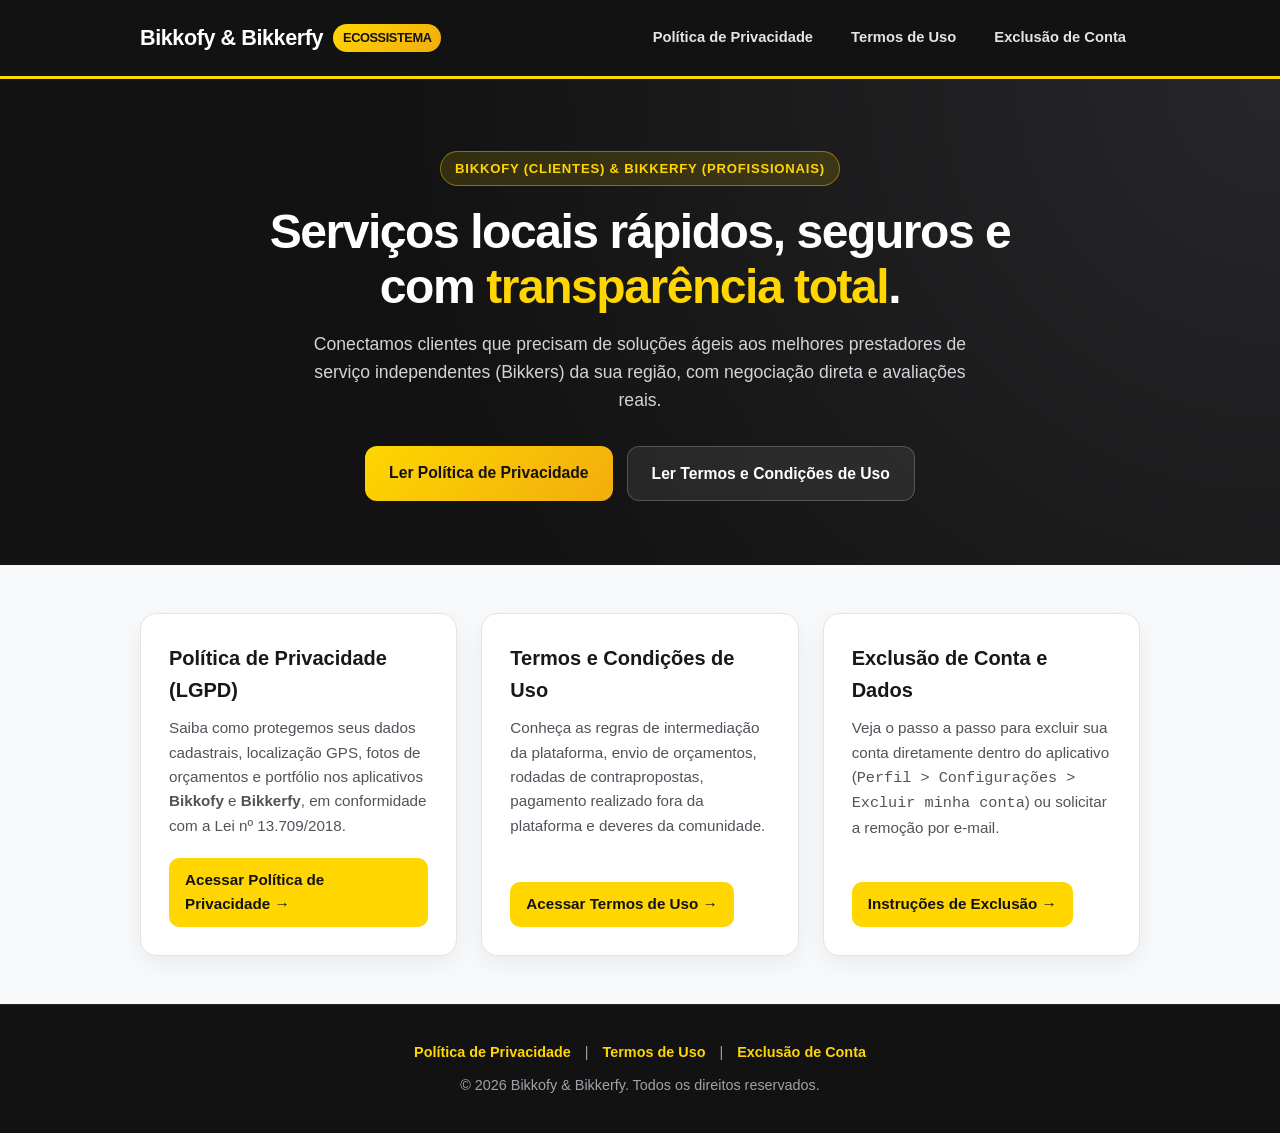
==== index.html @ 5411d437 "docs: clarify off-platform payments in terms" ====
<!DOCTYPE html>
<html lang="pt-BR">
<head>
  <meta charset="UTF-8" />
  <meta name="viewport" content="width=device-width, initial-scale=1.0" />
  <title>Bikkofy &amp; Bikkerfy — Conectando Você aos Melhores Profissionais</title>
  <meta name="description" content="Portal oficial do ecossistema Bikkofy (para Clientes) e Bikkerfy (para Prestadores de Serviço / Bikkers). Acesse nossa Política de Privacidade, Termos de Uso e Central de Exclusão de Conta." />
  <meta name="robots" content="index, follow" />
  <meta name="theme-color" content="#121212" />
  <style>
    :root {
      --brand-yellow: #FFD600;
      --brand-amber: #F2AD0D;
      --brand-dark: #121212;
      --brand-surface: #1E1E1E;
      --bg-page: #F8F9FA;
      --bg-card: #FFFFFF;
      --text-primary: #18181B;
      --text-secondary: #52525B;
      --border-color: #E4E4E7;
      --radius-lg: 16px;
      --shadow-md: 0 8px 24px rgba(0, 0, 0, 0.06);
    }

    * {
      box-sizing: border-box;
      margin: 0;
      padding: 0;
    }

    body {
      font-family: 'Inter', -apple-system, BlinkMacSystemFont, 'Segoe UI', Roboto, Oxygen, Ubuntu, Cantarell, sans-serif;
      background-color: var(--bg-page);
      color: var(--text-primary);
      line-height: 1.6;
      min-height: 100vh;
      display: flex;
      flex-direction: column;
    }

    .site-header {
      background-color: var(--brand-dark);
      color: #FFFFFF;
      border-bottom: 3px solid var(--brand-yellow);
    }

    .header-container {
      max-width: 1040px;
      margin: 0 auto;
      padding: 18px 20px;
      display: flex;
      align-items: center;
      justify-content: space-between;
      flex-wrap: wrap;
      gap: 12px;
    }

    .brand-logo {
      display: inline-flex;
      align-items: center;
      gap: 10px;
      text-decoration: none;
      color: #FFFFFF;
      font-weight: 800;
      font-size: 1.35rem;
      letter-spacing: -0.02em;
    }

    .brand-badge {
      background: linear-gradient(135deg, var(--brand-yellow), var(--brand-amber));
      color: var(--brand-dark);
      font-weight: 900;
      font-size: 0.8rem;
      padding: 4px 10px;
      border-radius: 999px;
      text-transform: uppercase;
    }

    .nav-links {
      display: flex;
      gap: 10px;
      flex-wrap: wrap;
    }

    .nav-links a {
      color: #E4E4E7;
      text-decoration: none;
      font-size: 0.92rem;
      font-weight: 600;
      padding: 8px 14px;
      border-radius: 8px;
      transition: all 0.2s ease;
    }

    .nav-links a:hover {
      background-color: rgba(255, 255, 255, 0.08);
      color: var(--brand-yellow);
    }

    .hero {
      background: radial-gradient(circle at top right, #27272A 0%, #121212 65%);
      color: #FFFFFF;
      padding: 72px 20px 64px;
      text-align: center;
    }

    .hero-inner {
      max-width: 820px;
      margin: 0 auto;
    }

    .hero-pill {
      display: inline-block;
      background-color: rgba(255, 214, 0, 0.14);
      border: 1px solid rgba(255, 214, 0, 0.4);
      color: var(--brand-yellow);
      font-size: 0.82rem;
      font-weight: 700;
      padding: 6px 14px;
      border-radius: 999px;
      text-transform: uppercase;
      letter-spacing: 0.06em;
      margin-bottom: 18px;
    }

    .hero h1 {
      font-size: clamp(2rem, 4.5vw, 3rem);
      font-weight: 800;
      letter-spacing: -0.03em;
      line-height: 1.15;
      margin-bottom: 16px;
    }

    .hero h1 span {
      color: var(--brand-yellow);
    }

    .hero p {
      color: #D4D4D8;
      font-size: 1.1rem;
      max-width: 680px;
      margin: 0 auto 32px;
    }

    .cta-group {
      display: flex;
      justify-content: center;
      gap: 14px;
      flex-wrap: wrap;
    }

    .btn-primary {
      background: linear-gradient(135deg, var(--brand-yellow), var(--brand-amber));
      color: var(--brand-dark);
      font-weight: 800;
      text-decoration: none;
      padding: 14px 24px;
      border-radius: 12px;
      font-size: 0.98rem;
      transition: transform 0.15s ease, box-shadow 0.15s ease;
    }

    .btn-primary:hover {
      transform: translateY(-1px);
      box-shadow: 0 6px 20px rgba(255, 214, 0, 0.25);
    }

    .btn-secondary {
      background-color: rgba(255, 255, 255, 0.08);
      border: 1px solid rgba(255, 255, 255, 0.2);
      color: #FFFFFF;
      font-weight: 700;
      text-decoration: none;
      padding: 14px 24px;
      border-radius: 12px;
      font-size: 0.98rem;
      transition: background-color 0.15s ease;
    }

    .btn-secondary:hover {
      background-color: rgba(255, 255, 255, 0.14);
    }

    .main-container {
      max-width: 1040px;
      margin: 48px auto;
      padding: 0 20px;
      flex: 1;
    }

    .cards-grid {
      display: grid;
      grid-template-columns: repeat(auto-fit, minmax(300px, 1fr));
      gap: 24px;
    }

    .info-card {
      background-color: var(--bg-card);
      border: 1px solid var(--border-color);
      border-radius: var(--radius-lg);
      padding: 28px;
      box-shadow: var(--shadow-md);
      display: flex;
      flex-direction: column;
      justify-content: space-between;
    }

    .info-card h2 {
      font-size: 1.25rem;
      font-weight: 800;
      margin-bottom: 10px;
      color: var(--text-primary);
    }

    .info-card p {
      color: var(--text-secondary);
      font-size: 0.95rem;
      margin-bottom: 20px;
    }

    .card-link {
      display: inline-flex;
      align-items: center;
      gap: 6px;
      color: var(--brand-dark);
      font-weight: 800;
      text-decoration: none;
      font-size: 0.95rem;
      padding: 10px 16px;
      background-color: var(--brand-yellow);
      border-radius: 10px;
      align-self: flex-start;
    }

    .card-link:hover {
      background-color: var(--brand-amber);
    }

    .site-footer {
      background-color: var(--brand-dark);
      color: #A1A1AA;
      padding: 36px 20px;
      border-top: 1px solid #27272A;
      font-size: 0.9rem;
      text-align: center;
    }

    .site-footer a {
      color: var(--brand-yellow);
      text-decoration: none;
      font-weight: 600;
      margin: 0 10px;
    }
  </style>
</head>
<body>

  <header class="site-header">
    <div class="header-container">
      <a href="index.html" class="brand-logo">
        <span>Bikkofy &amp; Bikkerfy</span>
        <span class="brand-badge">Ecossistema</span>
      </a>
      <nav class="nav-links" aria-label="Navegação principal">
        <a href="privacidade.html">Política de Privacidade</a>
        <a href="termos.html">Termos de Uso</a>
        <a href="privacidade.html#exclusao-de-conta">Exclusão de Conta</a>
      </nav>
    </div>
  </header>

  <section class="hero">
    <div class="hero-inner">
      <span class="hero-pill">Bikkofy (Clientes) &amp; Bikkerfy (Profissionais)</span>
      <h1>Serviços locais rápidos, seguros e com <span>transparência total</span>.</h1>
      <p>
        Conectamos clientes que precisam de soluções ágeis aos melhores prestadores de serviço independentes (Bikkers) da sua região, com negociação direta e avaliações reais.
      </p>
      <div class="cta-group">
        <a href="privacidade.html" class="btn-primary">Ler Política de Privacidade</a>
        <a href="termos.html" class="btn-secondary">Ler Termos e Condições de Uso</a>
      </div>
    </div>
  </section>

  <main class="main-container">
    <div class="cards-grid">
      <article class="info-card">
        <div>
          <h2>Política de Privacidade (LGPD)</h2>
          <p>
            Saiba como protegemos seus dados cadastrais, localização GPS, fotos de orçamentos e portfólio nos aplicativos <strong>Bikkofy</strong> e <strong>Bikkerfy</strong>, em conformidade com a Lei nº 13.709/2018.
          </p>
        </div>
        <a href="privacidade.html" class="card-link">Acessar Política de Privacidade →</a>
      </article>

      <article class="info-card">
        <div>
          <h2>Termos e Condições de Uso</h2>
          <p>
            Conheça as regras de intermediação da plataforma, envio de orçamentos, rodadas de contrapropostas, pagamento realizado fora da plataforma e deveres da comunidade.
          </p>
        </div>
        <a href="termos.html" class="card-link">Acessar Termos de Uso →</a>
      </article>

      <article class="info-card">
        <div>
          <h2>Exclusão de Conta e Dados</h2>
          <p>
            Veja o passo a passo para excluir sua conta diretamente dentro do aplicativo (<code>Perfil &gt; Configurações &gt; Excluir minha conta</code>) ou solicitar a remoção por e-mail.
          </p>
        </div>
        <a href="privacidade.html#exclusao-de-conta" class="card-link">Instruções de Exclusão →</a>
      </article>
    </div>
  </main>

  <footer class="site-footer">
    <p style="margin-bottom: 10px;">
      <a href="privacidade.html">Política de Privacidade</a> |
      <a href="termos.html">Termos de Uso</a> |
      <a href="privacidade.html#exclusao-de-conta">Exclusão de Conta</a>
    </p>
    <p>© 2026 Bikkofy &amp; Bikkerfy. Todos os direitos reservados.</p>
  </footer>

</body>
</html>
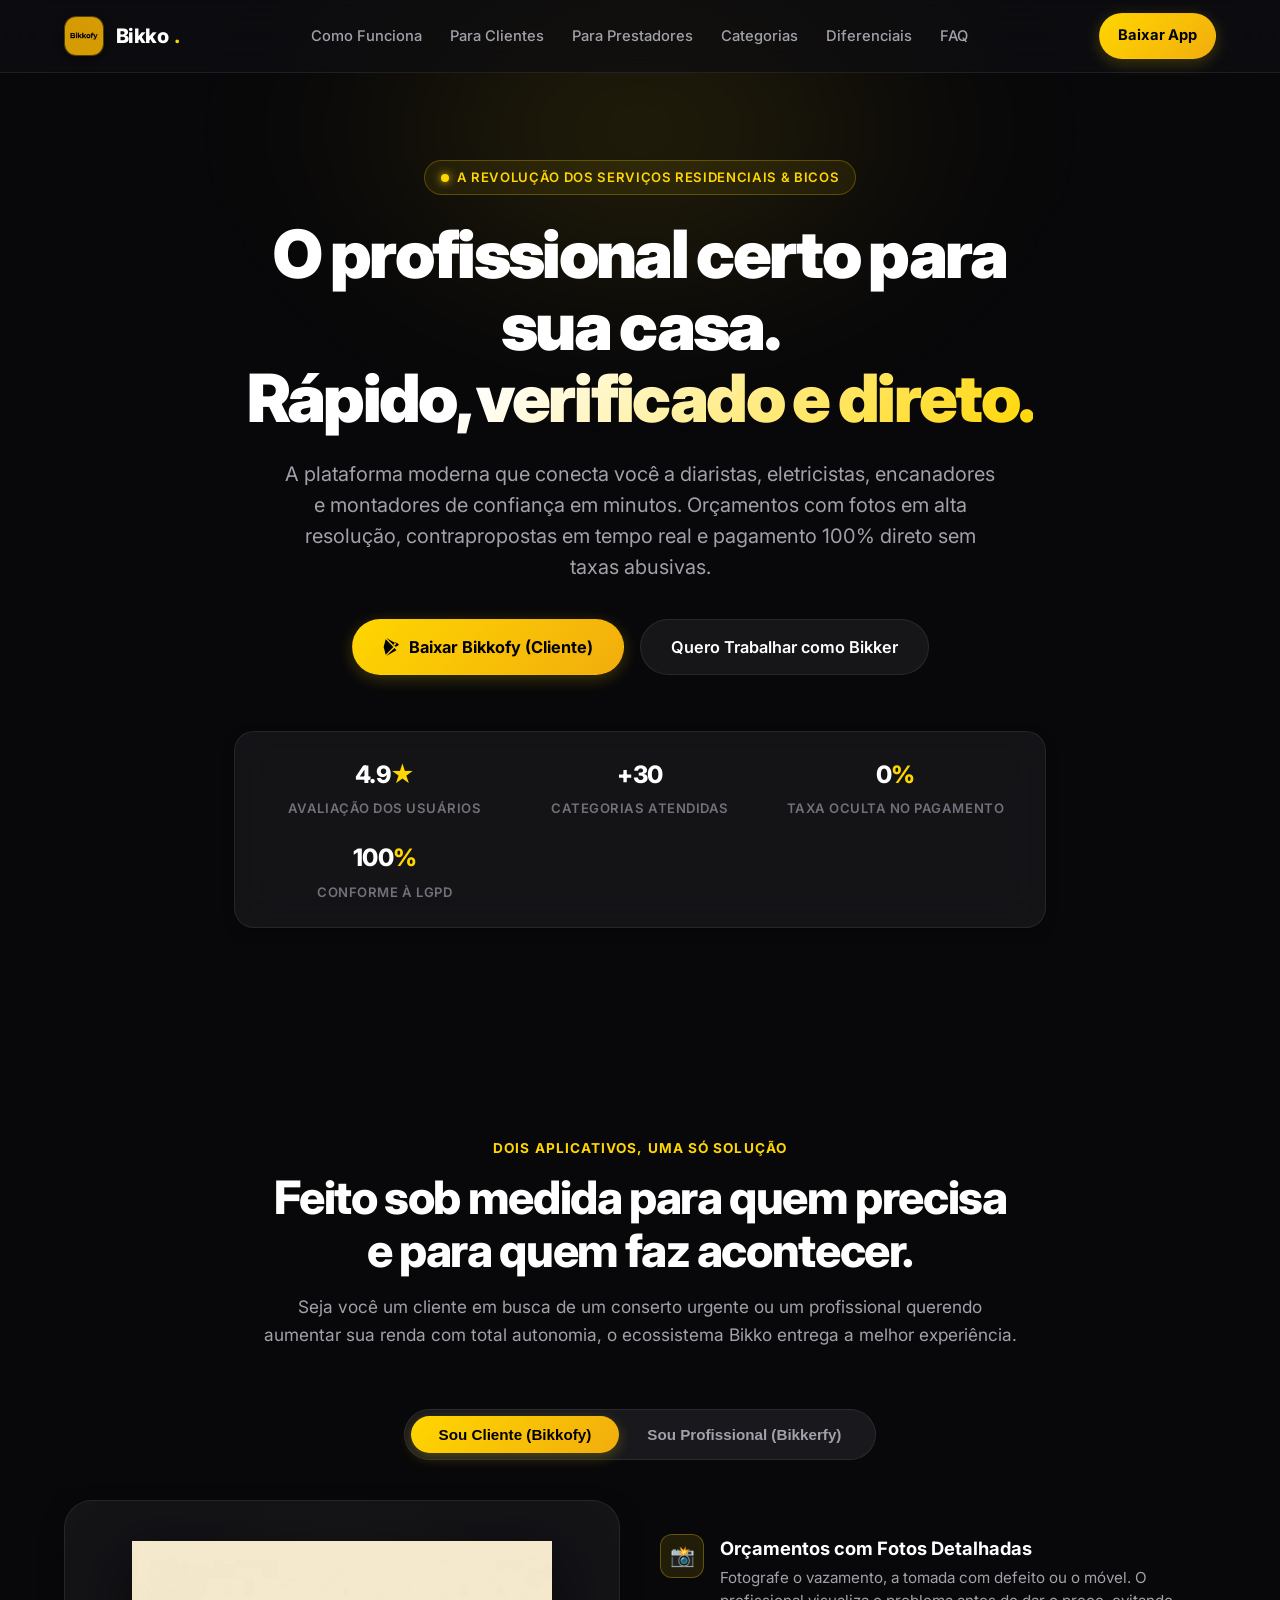
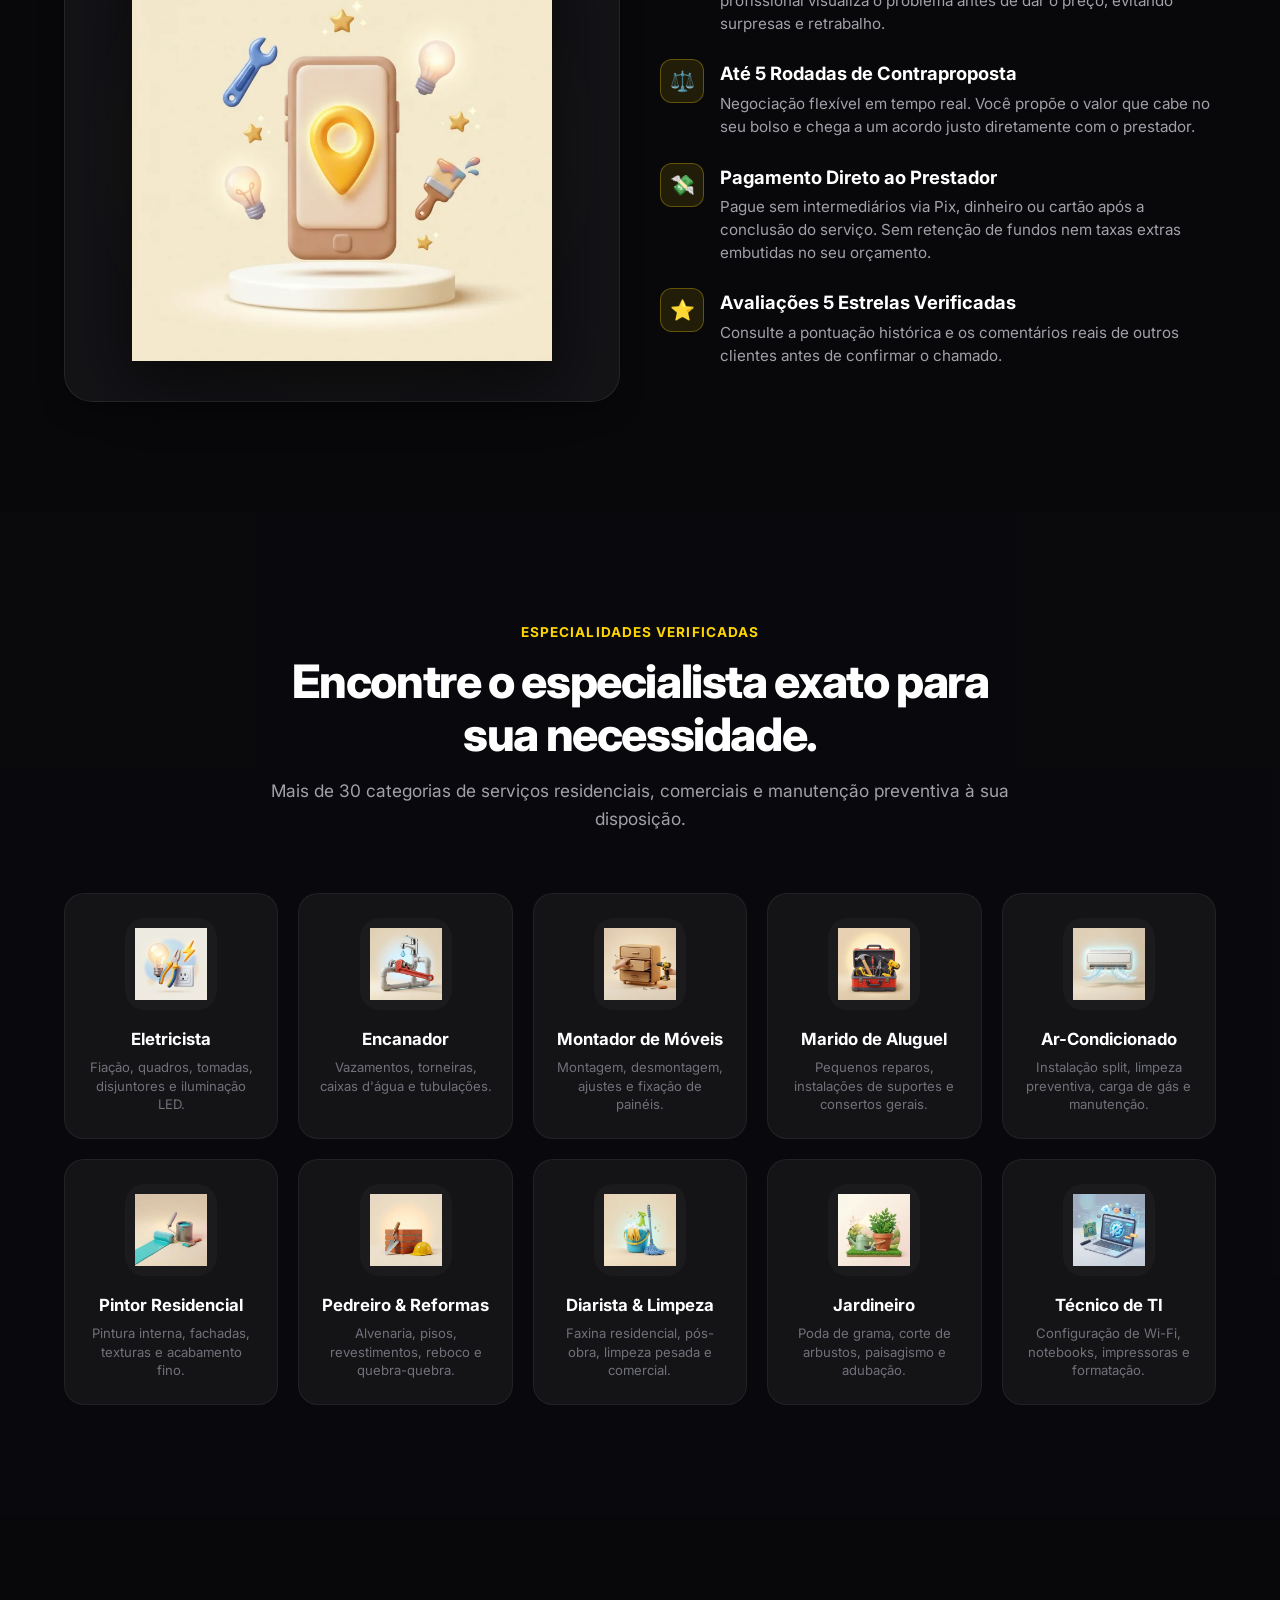
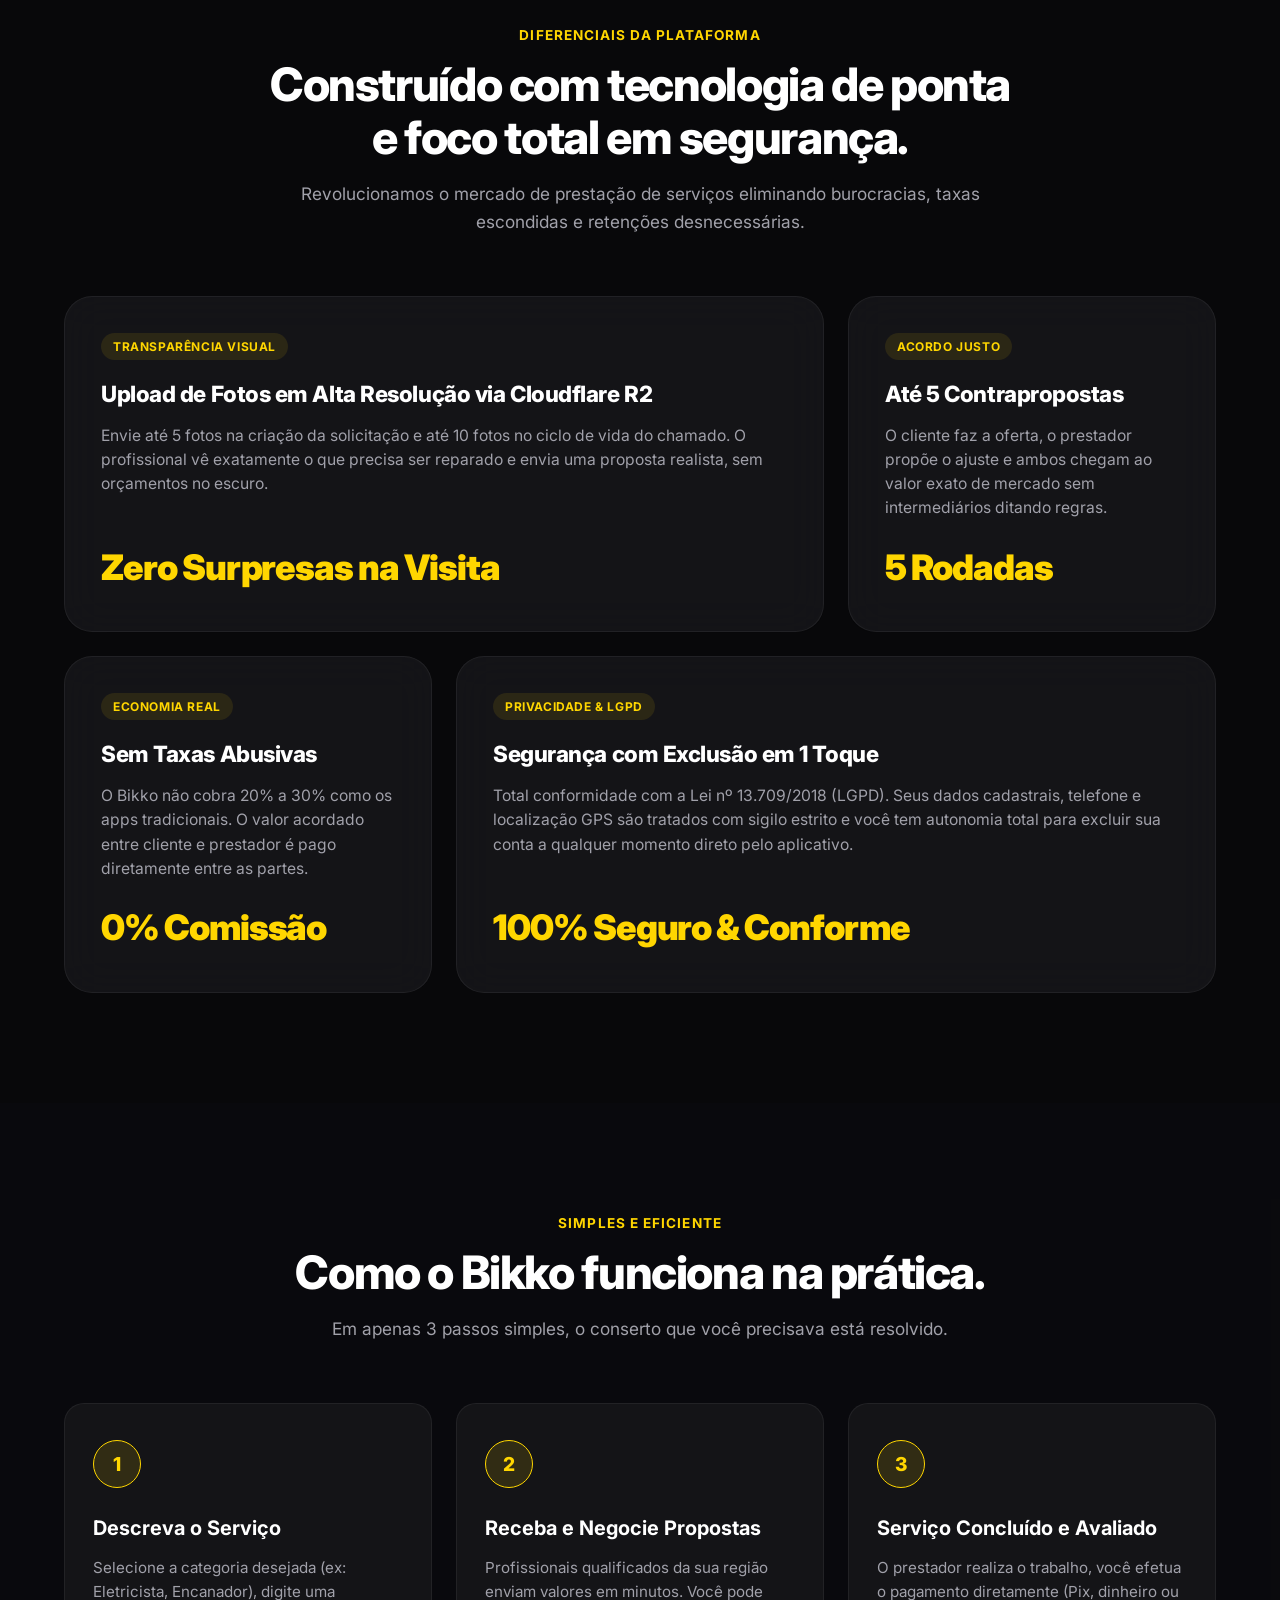
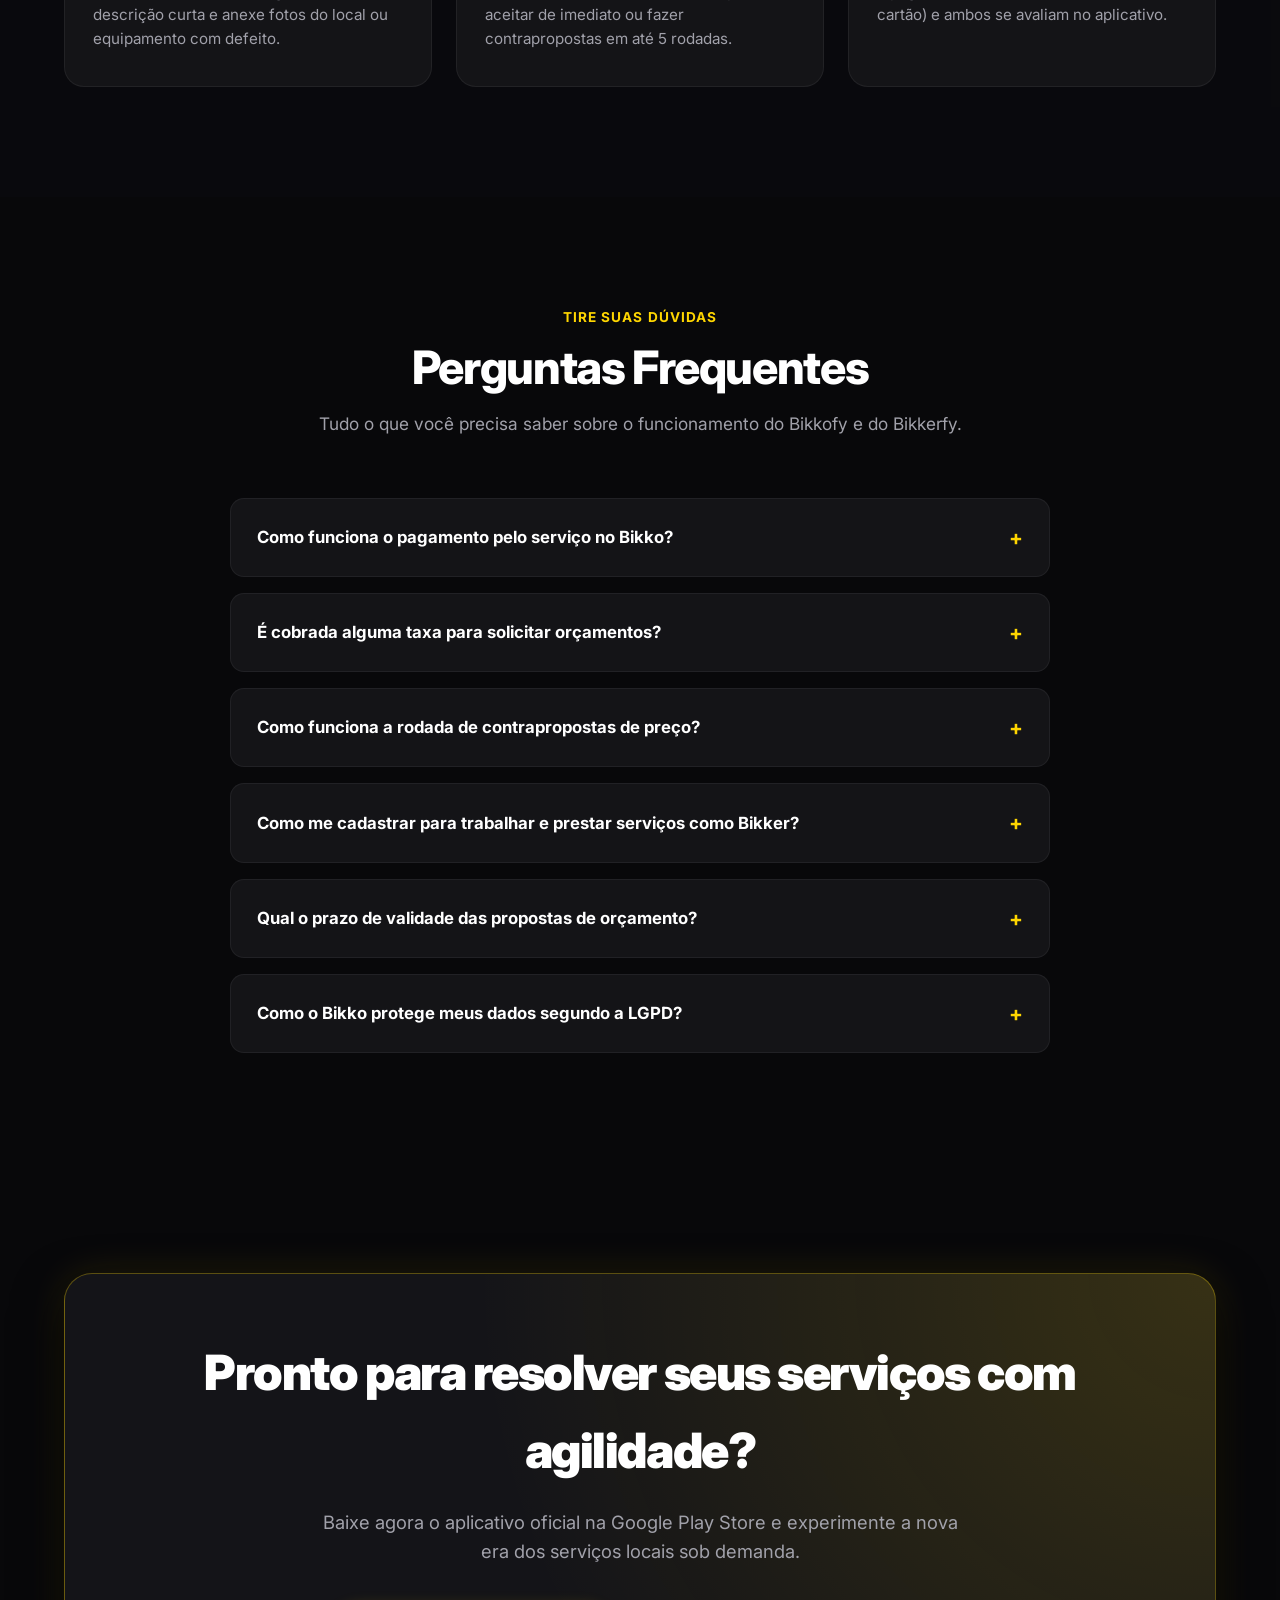
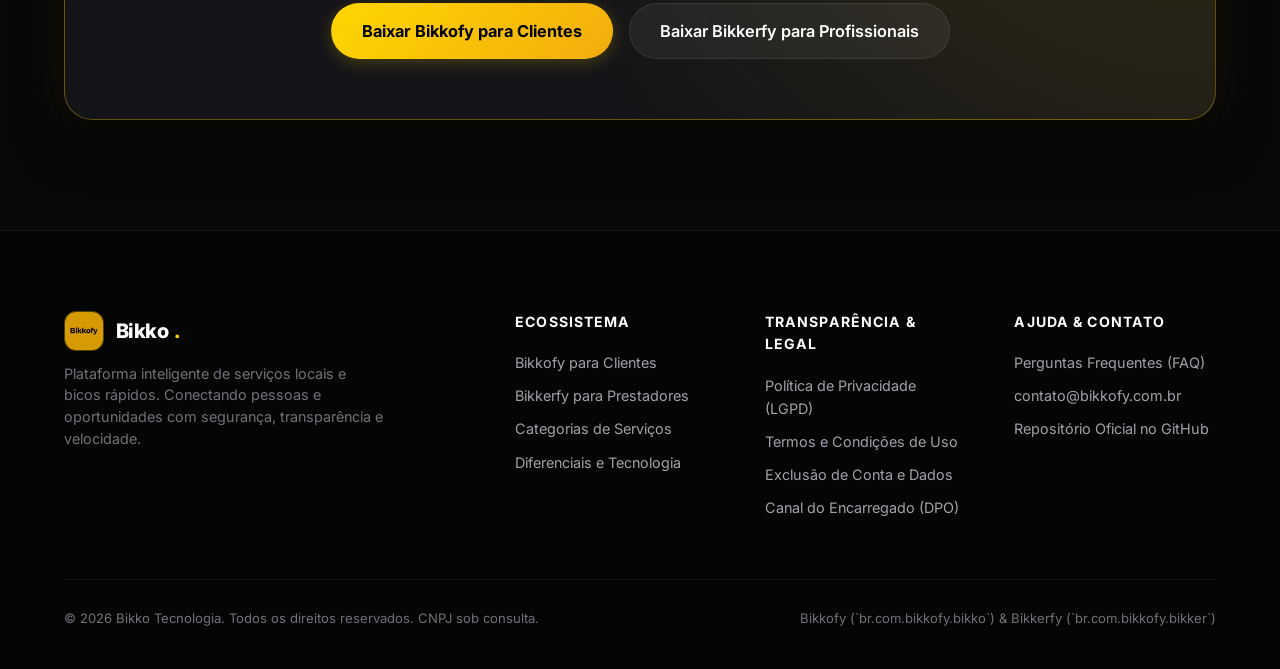
==== commit 2c7fe116: "feat(landing): redesign with Apple-inspired aesthetic and advanced SEO optimization" ====
--- a/index.html
+++ b/index.html
@@ -3,23 +3,183 @@
 <head>
   <meta charset="UTF-8" />
   <meta name="viewport" content="width=device-width, initial-scale=1.0" />
-  <title>Bikkofy &amp; Bikkerfy — Conectando Você aos Melhores Profissionais</title>
-  <meta name="description" content="Portal oficial do ecossistema Bikkofy (para Clientes) e Bikkerfy (para Prestadores de Serviço / Bikkers). Acesse nossa Política de Privacidade, Termos de Uso e Central de Exclusão de Conta." />
-  <meta name="robots" content="index, follow" />
-  <meta name="theme-color" content="#121212" />
+
+  <!-- Primary SEO Meta Tags -->
+  <title>Bikko: Aplicativo de Serviços Residenciais e Bicos Rápidos</title>
+  <meta name="title" content="Bikko: Aplicativo de Serviços Residenciais e Bicos Rápidos" />
+  <meta name="description" content="Encontre diaristas, eletricistas, encanadores e montadores de confiança. Orçamento rápido, negociação direta e sem taxas abusivas. Baixe o app!" />
+  <meta name="keywords" content="aplicativo de serviços residenciais, contratar diarista sp, encanador 24h perto de mim, eletricista residencial preco, marido de aluguel, bico para autonomos, bikko, bikkofy, bikkerfy" />
+  <meta name="author" content="Bikko Tecnologia" />
+  <meta name="robots" content="index, follow, max-snippet:-1, max-image-preview:large, max-video-preview:-1" />
+  <link rel="canonical" href="https://bikkofy.com.br/" />
+
+  <!-- Open Graph / Facebook -->
+  <meta property="og:type" content="website" />
+  <meta property="og:url" content="https://bikkofy.com.br/" />
+  <meta property="og:title" content="Bikko: Aplicativo de Serviços Residenciais e Bicos Rápidos" />
+  <meta property="og:description" content="Encontre profissionais verificados para serviços rápidos em casa. Orçamentos com fotos, contrapropostas em tempo real e pagamento 100% direto sem taxas abusivas." />
+  <meta property="og:image" content="https://bikkofy.com.br/assets/icons/bikkofy_icon.webp" />
+  <meta property="og:locale" content="pt_BR" />
+  <meta property="og:site_name" content="Bikko" />
+
+  <!-- Twitter Card -->
+  <meta name="twitter:card" content="summary_large_image" />
+  <meta name="twitter:url" content="https://bikkofy.com.br/" />
+  <meta name="twitter:title" content="Bikko: Aplicativo de Serviços Residenciais e Bicos Rápidos" />
+  <meta name="twitter:description" content="Encontre profissionais verificados para serviços rápidos em casa. Orçamentos com fotos, contrapropostas em tempo real e pagamento direto." />
+  <meta name="twitter:image" content="https://bikkofy.com.br/assets/icons/bikkofy_icon.webp" />
+
+  <!-- Favicon & Mobile Theme -->
+  <link rel="icon" type="image/webp" href="assets/icons/bikkofy_icon.webp" />
+  <meta name="theme-color" content="#08080A" />
+  <meta name="apple-mobile-web-app-status-bar-style" content="black-translucent" />
+
+  <!-- Google Fonts: Inter -->
+  <link rel="preconnect" href="https://fonts.googleapis.com" />
+  <link rel="preconnect" href="https://fonts.gstatic.com" crossorigin />
+  <link href="https://fonts.googleapis.com/css2?family=Inter:wght@400;500;600;700;800;900&display=swap" rel="stylesheet" />
+
+  <!-- Structured Data: JSON-LD (Schema.org Organization, SoftwareApplication & FAQPage) -->
+  <script type="application/ld+json">
+  {
+    "@context": "https://schema.org",
+    "@graph": [
+      {
+        "@type": "Organization",
+        "@id": "https://bikkofy.com.br/#organization",
+        "name": "Bikko",
+        "url": "https://bikkofy.com.br/",
+        "logo": "https://bikkofy.com.br/assets/icons/bikkofy_icon.webp",
+        "sameAs": [
+          "https://github.com/emersonfiwre/bikkoweb"
+        ],
+        "description": "Plataforma de intermediação de serviços locais e bicos que conecta clientes (Bikkofy) e profissionais autônomos (Bikkerfy)."
+      },
+      {
+        "@type": "WebSite",
+        "@id": "https://bikkofy.com.br/#website",
+        "url": "https://bikkofy.com.br/",
+        "name": "Bikko",
+        "publisher": { "@id": "https://bikkofy.com.br/#organization" }
+      },
+      {
+        "@type": "SoftwareApplication",
+        "name": "Bikkofy — Serviços Residenciais Rápidos",
+        "operatingSystem": "Android",
+        "applicationCategory": "BusinessApplication",
+        "offers": {
+          "@type": "Offer",
+          "price": "0",
+          "priceCurrency": "BRL"
+        },
+        "aggregateRating": {
+          "@type": "AggregateRating",
+          "ratingValue": "4.9",
+          "ratingCount": "1240"
+        }
+      },
+      {
+        "@type": "SoftwareApplication",
+        "name": "Bikkerfy — App do Profissional e Prestador",
+        "operatingSystem": "Android",
+        "applicationCategory": "BusinessApplication",
+        "offers": {
+          "@type": "Offer",
+          "price": "0",
+          "priceCurrency": "BRL"
+        },
+        "aggregateRating": {
+          "@type": "AggregateRating",
+          "ratingValue": "4.9",
+          "ratingCount": "890"
+        }
+      },
+      {
+        "@type": "FAQPage",
+        "mainEntity": [
+          {
+            "@type": "Question",
+            "name": "Como funciona o pagamento pelo serviço no Bikko?",
+            "acceptedAnswer": {
+              "@type": "Answer",
+              "text": "O pagamento é combinado e realizado 100% diretamente entre o cliente e o profissional prestador (Bikker) via Pix, dinheiro ou cartão ao concluir o serviço. A plataforma Bikko não retém pagamentos nem cobra comissões abusivas sobre o valor combinado."
+            }
+          },
+          {
+            "@type": "Question",
+            "name": "É cobrada alguma taxa para solicitar orçamentos?",
+            "acceptedAnswer": {
+              "@type": "Answer",
+              "text": "Não. Para o cliente, solicitar orçamentos no aplicativo Bikkofy é totalmente gratuito. Você pode descrever seu problema, anexar fotos e receber propostas de profissionais da sua região sem pagar nada por isso."
+            }
+          },
+          {
+            "@type": "Question",
+            "name": "Como funciona a rodada de contrapropostas de preço?",
+            "acceptedAnswer": {
+              "@type": "Answer",
+              "text": "A plataforma permite até 5 rodadas de contrapropostas entre cliente e profissional. Isso garante uma negociação justa e transparente em tempo real, onde ambas as partes concordam com o preço final antes da confirmação do serviço."
+            }
+          },
+          {
+            "@type": "Question",
+            "name": "Como me cadastrar para trabalhar e prestar serviços como Bikker?",
+            "acceptedAnswer": {
+              "@type": "Answer",
+              "text": "Basta baixar o aplicativo Bikkerfy na Google Play Store, informar seu telefone com validação segura por SMS (OTP), CPF válido e selecionar suas categorias de atuação com fotos do seu portfólio de serviços."
+            }
+          },
+          {
+            "@type": "Question",
+            "name": "Como o Bikko protege meus dados segundo a LGPD?",
+            "acceptedAnswer": {
+              "@type": "Answer",
+              "text": "Cumprimos rigorosamente a Lei Geral de Proteção de Dados (LGPD). Seus dados são protegidos por criptografia e você tem controle total para editar ou excluir sua conta diretamente no aplicativo a qualquer momento em 1 clique."
+            }
+          }
+        ]
+      }
+    ]
+  }
+  </script>
+
   <style>
+    /* -------------------------------------------------------------
+       APPLE-INSPIRED DESIGN SYSTEM TOKENS & RESET
+       ------------------------------------------------------------- */
     :root {
+      --bg-dark: #08080A;
+      --bg-surface: #121215;
+      --bg-surface-elevated: #18181D;
+      --bg-card: rgba(24, 24, 29, 0.75);
+      --bg-card-hover: rgba(32, 32, 39, 0.85);
+      --bg-glass: rgba(14, 14, 18, 0.72);
+
       --brand-yellow: #FFD600;
       --brand-amber: #F2AD0D;
-      --brand-dark: #121212;
-      --brand-surface: #1E1E1E;
-      --bg-page: #F8F9FA;
-      --bg-card: #FFFFFF;
-      --text-primary: #18181B;
-      --text-secondary: #52525B;
-      --border-color: #E4E4E7;
-      --radius-lg: 16px;
-      --shadow-md: 0 8px 24px rgba(0, 0, 0, 0.06);
+      --brand-glow: rgba(255, 214, 0, 0.28);
+      --brand-glow-subtle: rgba(255, 214, 0, 0.08);
+
+      --text-primary: #FFFFFF;
+      --text-secondary: #A1A1AA;
+      --text-muted: #71717A;
+
+      --border-subtle: rgba(255, 255, 255, 0.08);
+      --border-focus: rgba(255, 214, 0, 0.45);
+      --border-card: rgba(255, 255, 255, 0.06);
+
+      --radius-sm: 8px;
+      --radius-md: 14px;
+      --radius-lg: 20px;
+      --radius-xl: 28px;
+      --radius-full: 9999px;
+
+      --shadow-sm: 0 4px 12px rgba(0, 0, 0, 0.3);
+      --shadow-card: 0 10px 30px -10px rgba(0, 0, 0, 0.6);
+      --shadow-glow: 0 0 35px rgba(255, 214, 0, 0.18);
+
+      --container-max: 1200px;
+      --transition-standard: all 0.28s cubic-bezier(0.16, 1, 0.3, 1);
     }
 
     * {
@@ -28,303 +188,1380 @@
       padding: 0;
     }
 
+    html {
+      scroll-behavior: smooth;
+      color-scheme: dark;
+    }
+
     body {
-      font-family: 'Inter', -apple-system, BlinkMacSystemFont, 'Segoe UI', Roboto, Oxygen, Ubuntu, Cantarell, sans-serif;
-      background-color: var(--bg-page);
+      font-family: 'Inter', -apple-system, BlinkMacSystemFont, 'SF Pro Display', 'Segoe UI', Roboto, sans-serif;
+      background-color: var(--bg-dark);
       color: var(--text-primary);
       line-height: 1.6;
-      min-height: 100vh;
-      display: flex;
-      flex-direction: column;
-    }
-
-    .site-header {
-      background-color: var(--brand-dark);
+      -webkit-font-smoothing: antialiased;
+      overflow-x: hidden;
+      selection-background-color: var(--brand-yellow);
+      selection-color: #000000;
+    }
+
+    ::selection {
+      background: var(--brand-yellow);
+      color: #000000;
+    }
+
+    a {
+      color: inherit;
+      text-decoration: none;
+    }
+
+    img {
+      max-width: 100%;
+      height: auto;
+      display: block;
+    }
+
+    .container {
+      max-width: var(--container-max);
+      margin: 0 auto;
+      padding: 0 24px;
+    }
+
+    /* -------------------------------------------------------------
+       NAVIGATION BAR (APPLE GLASSMORPHISM)
+       ------------------------------------------------------------- */
+    .site-nav {
+      position: fixed;
+      top: 0;
+      left: 0;
+      right: 0;
+      z-index: 1000;
+      background: var(--bg-glass);
+      backdrop-filter: blur(24px) saturate(180%);
+      -webkit-backdrop-filter: blur(24px) saturate(180%);
+      border-bottom: 1px solid var(--border-subtle);
+      transition: var(--transition-standard);
+    }
+
+    .nav-inner {
+      display: flex;
+      align-items: center;
+      justify-content: space-between;
+      height: 72px;
+    }
+
+    .brand-logo-group {
+      display: flex;
+      align-items: center;
+      gap: 12px;
+    }
+
+    .brand-logo-badge {
+      width: 40px;
+      height: 40px;
+      border-radius: 12px;
+      overflow: hidden;
+      box-shadow: 0 2px 10px rgba(0, 0, 0, 0.4);
+      border: 1px solid rgba(255, 214, 0, 0.3);
+      display: flex;
+      align-items: center;
+      justify-content: center;
+      background: #000;
+    }
+
+    .brand-title {
+      font-size: 1.25rem;
+      font-weight: 800;
+      letter-spacing: -0.03em;
       color: #FFFFFF;
-      border-bottom: 3px solid var(--brand-yellow);
-    }
-
-    .header-container {
-      max-width: 1040px;
+      display: flex;
+      align-items: center;
+      gap: 6px;
+    }
+
+    .brand-title span {
+      color: var(--brand-yellow);
+    }
+
+    .nav-menu {
+      display: flex;
+      align-items: center;
+      gap: 28px;
+      list-style: none;
+    }
+
+    .nav-link {
+      font-size: 0.92rem;
+      font-weight: 500;
+      color: var(--text-secondary);
+      transition: var(--transition-standard);
+    }
+
+    .nav-link:hover {
+      color: #FFFFFF;
+    }
+
+    .nav-actions {
+      display: flex;
+      align-items: center;
+      gap: 12px;
+    }
+
+    .btn {
+      display: inline-flex;
+      align-items: center;
+      justify-content: center;
+      gap: 8px;
+      font-weight: 600;
+      font-size: 0.92rem;
+      padding: 10px 18px;
+      border-radius: var(--radius-full);
+      transition: var(--transition-standard);
+      cursor: pointer;
+      border: 1px solid transparent;
+      white-space: nowrap;
+    }
+
+    .btn-primary {
+      background: linear-gradient(135deg, var(--brand-yellow) 0%, var(--brand-amber) 100%);
+      color: #000000;
+      font-weight: 700;
+      box-shadow: 0 4px 16px rgba(255, 214, 0, 0.22);
+    }
+
+    .btn-primary:hover {
+      transform: translateY(-2px);
+      box-shadow: 0 8px 24px rgba(255, 214, 0, 0.35);
+    }
+
+    .btn-glass {
+      background: rgba(255, 255, 255, 0.06);
+      color: #FFFFFF;
+      border: 1px solid var(--border-subtle);
+    }
+
+    .btn-glass:hover {
+      background: rgba(255, 255, 255, 0.12);
+      border-color: rgba(255, 255, 255, 0.2);
+      transform: translateY(-2px);
+    }
+
+    /* -------------------------------------------------------------
+       HERO SECTION (APPLE SCALE & LIGHTING)
+       ------------------------------------------------------------- */
+    .hero-section {
+      padding: 160px 0 100px;
+      position: relative;
+      text-align: center;
+      overflow: hidden;
+    }
+
+    .hero-glow-bg {
+      position: absolute;
+      top: -120px;
+      left: 50%;
+      transform: translateX(-50%);
+      width: 800px;
+      height: 500px;
+      background: radial-gradient(ellipse, rgba(255, 214, 0, 0.12) 0%, rgba(242, 173, 13, 0.04) 45%, transparent 70%);
+      filter: blur(60px);
+      pointer-events: none;
+      z-index: 0;
+    }
+
+    .hero-content {
+      position: relative;
+      z-index: 1;
+      max-width: 860px;
       margin: 0 auto;
-      padding: 18px 20px;
-      display: flex;
-      align-items: center;
-      justify-content: space-between;
-      flex-wrap: wrap;
-      gap: 12px;
-    }
-
-    .brand-logo {
+    }
+
+    .pill-badge {
       display: inline-flex;
       align-items: center;
-      gap: 10px;
-      text-decoration: none;
-      color: #FFFFFF;
-      font-weight: 800;
-      font-size: 1.35rem;
-      letter-spacing: -0.02em;
-    }
-
-    .brand-badge {
-      background: linear-gradient(135deg, var(--brand-yellow), var(--brand-amber));
-      color: var(--brand-dark);
-      font-weight: 900;
-      font-size: 0.8rem;
-      padding: 4px 10px;
-      border-radius: 999px;
-      text-transform: uppercase;
-    }
-
-    .nav-links {
-      display: flex;
-      gap: 10px;
-      flex-wrap: wrap;
-    }
-
-    .nav-links a {
-      color: #E4E4E7;
-      text-decoration: none;
-      font-size: 0.92rem;
-      font-weight: 600;
-      padding: 8px 14px;
-      border-radius: 8px;
-      transition: all 0.2s ease;
-    }
-
-    .nav-links a:hover {
-      background-color: rgba(255, 255, 255, 0.08);
-      color: var(--brand-yellow);
-    }
-
-    .hero {
-      background: radial-gradient(circle at top right, #27272A 0%, #121212 65%);
-      color: #FFFFFF;
-      padding: 72px 20px 64px;
-      text-align: center;
-    }
-
-    .hero-inner {
-      max-width: 820px;
-      margin: 0 auto;
-    }
-
-    .hero-pill {
-      display: inline-block;
-      background-color: rgba(255, 214, 0, 0.14);
-      border: 1px solid rgba(255, 214, 0, 0.4);
+      gap: 8px;
+      background: rgba(255, 214, 0, 0.08);
+      border: 1px solid rgba(255, 214, 0, 0.25);
       color: var(--brand-yellow);
       font-size: 0.82rem;
+      font-weight: 600;
+      text-transform: uppercase;
+      letter-spacing: 0.05em;
+      padding: 6px 16px;
+      border-radius: var(--radius-full);
+      margin-bottom: 24px;
+      backdrop-filter: blur(10px);
+    }
+
+    .pill-badge .dot {
+      width: 8px;
+      height: 8px;
+      border-radius: 50%;
+      background: var(--brand-yellow);
+      box-shadow: 0 0 8px var(--brand-yellow);
+    }
+
+    .hero-title {
+      font-size: clamp(2.5rem, 5.2vw, 4.4rem);
+      font-weight: 900;
+      letter-spacing: -0.04em;
+      line-height: 1.08;
+      margin-bottom: 24px;
+      color: #FFFFFF;
+    }
+
+    .hero-title .gradient-text {
+      background: linear-gradient(135deg, #FFFFFF 30%, var(--brand-yellow) 100%);
+      -webkit-background-clip: text;
+      -webkit-text-fill-color: transparent;
+    }
+
+    .hero-subtitle {
+      font-size: clamp(1.05rem, 2vw, 1.25rem);
+      color: var(--text-secondary);
+      max-width: 720px;
+      margin: 0 auto 36px;
+      line-height: 1.55;
+      font-weight: 400;
+    }
+
+    .hero-cta-group {
+      display: flex;
+      align-items: center;
+      justify-content: center;
+      gap: 16px;
+      flex-wrap: wrap;
+      margin-bottom: 56px;
+    }
+
+    .hero-cta-group .btn {
+      padding: 14px 30px;
+      font-size: 1.02rem;
+    }
+
+    /* Social Proof Bar */
+    .metrics-strip {
+      display: grid;
+      grid-template-columns: repeat(auto-fit, minmax(200px, 1fr));
+      gap: 20px;
+      padding: 24px 32px;
+      background: var(--bg-card);
+      border: 1px solid var(--border-subtle);
+      border-radius: var(--radius-lg);
+      backdrop-filter: blur(20px);
+      box-shadow: var(--shadow-sm);
+      max-width: 960px;
+      margin: 0 auto;
+    }
+
+    .metric-item {
+      display: flex;
+      flex-direction: column;
+      align-items: center;
+      gap: 4px;
+    }
+
+    .metric-val {
+      font-size: 1.5rem;
+      font-weight: 800;
+      color: #FFFFFF;
+      letter-spacing: -0.02em;
+    }
+
+    .metric-val span {
+      color: var(--brand-yellow);
+    }
+
+    .metric-label {
+      font-size: 0.82rem;
+      color: var(--text-muted);
+      text-transform: uppercase;
+      letter-spacing: 0.04em;
+      font-weight: 600;
+    }
+
+    /* -------------------------------------------------------------
+       INTERACTIVE PERSONA SWITCHER (KIWIFY / APPLE TABS)
+       ------------------------------------------------------------- */
+    .section-spacing {
+      padding: 110px 0;
+      position: relative;
+    }
+
+    .section-header {
+      text-align: center;
+      max-width: 760px;
+      margin: 0 auto 60px;
+    }
+
+    .section-tag {
+      color: var(--brand-yellow);
+      font-size: 0.85rem;
       font-weight: 700;
-      padding: 6px 14px;
-      border-radius: 999px;
       text-transform: uppercase;
-      letter-spacing: 0.06em;
-      margin-bottom: 18px;
-    }
-
-    .hero h1 {
-      font-size: clamp(2rem, 4.5vw, 3rem);
+      letter-spacing: 0.08em;
+      margin-bottom: 12px;
+      display: block;
+    }
+
+    .section-title {
+      font-size: clamp(2rem, 3.6vw, 3rem);
       font-weight: 800;
       letter-spacing: -0.03em;
       line-height: 1.15;
       margin-bottom: 16px;
     }
 
-    .hero h1 span {
+    .section-desc {
+      font-size: 1.08rem;
+      color: var(--text-secondary);
+      line-height: 1.6;
+    }
+
+    .persona-tabs-wrapper {
+      display: flex;
+      justify-content: center;
+      margin-bottom: 40px;
+    }
+
+    .persona-tabs {
+      display: inline-flex;
+      background: var(--bg-surface-elevated);
+      padding: 6px;
+      border-radius: var(--radius-full);
+      border: 1px solid var(--border-subtle);
+    }
+
+    .persona-tab-btn {
+      background: transparent;
+      border: none;
+      color: var(--text-secondary);
+      font-size: 0.95rem;
+      font-weight: 600;
+      padding: 10px 28px;
+      border-radius: var(--radius-full);
+      cursor: pointer;
+      transition: var(--transition-standard);
+      display: flex;
+      align-items: center;
+      gap: 10px;
+    }
+
+    .persona-tab-btn.active {
+      background: linear-gradient(135deg, var(--brand-yellow), var(--brand-amber));
+      color: #000000;
+      box-shadow: 0 4px 14px rgba(255, 214, 0, 0.25);
+    }
+
+    .persona-panel {
+      display: none;
+      animation: fadeIn 0.35s ease forwards;
+    }
+
+    .persona-panel.active {
+      display: grid;
+      grid-template-columns: 1fr 1fr;
+      gap: 40px;
+      align-items: center;
+    }
+
+    @keyframes fadeIn {
+      from { opacity: 0; transform: translateY(12px); }
+      to { opacity: 1; transform: translateY(0); }
+    }
+
+    .persona-card-visual {
+      background: radial-gradient(circle at center, rgba(255, 214, 0, 0.06), transparent 70%), var(--bg-card);
+      border: 1px solid var(--border-subtle);
+      border-radius: var(--radius-xl);
+      padding: 40px;
+      text-align: center;
+      box-shadow: var(--shadow-card);
+      position: relative;
+    }
+
+    .persona-card-visual img {
+      max-height: 420px;
+      margin: 0 auto;
+      object-fit: contain;
+      filter: drop-shadow(0 20px 30px rgba(0, 0, 0, 0.6));
+    }
+
+    .persona-card-text {
+      display: flex;
+      flex-direction: column;
+      gap: 24px;
+    }
+
+    .feature-item {
+      display: flex;
+      align-items: flex-start;
+      gap: 16px;
+    }
+
+    .feature-icon-circle {
+      width: 44px;
+      height: 44px;
+      border-radius: 12px;
+      background: rgba(255, 214, 0, 0.1);
+      border: 1px solid rgba(255, 214, 0, 0.3);
+      display: flex;
+      align-items: center;
+      justify-content: center;
       color: var(--brand-yellow);
-    }
-
-    .hero p {
-      color: #D4D4D8;
-      font-size: 1.1rem;
-      max-width: 680px;
-      margin: 0 auto 32px;
-    }
-
-    .cta-group {
-      display: flex;
+      font-size: 1.25rem;
+      flex-shrink: 0;
+    }
+
+    .feature-item h3 {
+      font-size: 1.15rem;
+      font-weight: 700;
+      color: #FFFFFF;
+      margin-bottom: 4px;
+    }
+
+    .feature-item p {
+      color: var(--text-secondary);
+      font-size: 0.95rem;
+      line-height: 1.5;
+    }
+
+    /* -------------------------------------------------------------
+       CATEGORIES SHOWCASE (FOOMY / APPLE GRID)
+       ------------------------------------------------------------- */
+    .categories-grid {
+      display: grid;
+      grid-template-columns: repeat(auto-fill, minmax(210px, 1fr));
+      gap: 20px;
+    }
+
+    .category-card {
+      background: var(--bg-card);
+      border: 1px solid var(--border-card);
+      border-radius: var(--radius-lg);
+      padding: 24px 20px;
+      text-align: center;
+      transition: var(--transition-standard);
+      position: relative;
+      overflow: hidden;
+      display: flex;
+      flex-direction: column;
+      align-items: center;
+    }
+
+    .category-card:hover {
+      background: var(--bg-card-hover);
+      border-color: rgba(255, 214, 0, 0.35);
+      transform: translateY(-4px);
+      box-shadow: 0 12px 28px rgba(0, 0, 0, 0.5), 0 0 20px rgba(255, 214, 0, 0.1);
+    }
+
+    .category-icon-wrap {
+      width: 92px;
+      height: 92px;
+      margin-bottom: 16px;
+      display: flex;
+      align-items: center;
       justify-content: center;
-      gap: 14px;
-      flex-wrap: wrap;
-    }
-
-    .btn-primary {
-      background: linear-gradient(135deg, var(--brand-yellow), var(--brand-amber));
-      color: var(--brand-dark);
-      font-weight: 800;
-      text-decoration: none;
-      padding: 14px 24px;
-      border-radius: 12px;
-      font-size: 0.98rem;
-      transition: transform 0.15s ease, box-shadow 0.15s ease;
-    }
-
-    .btn-primary:hover {
-      transform: translateY(-1px);
-      box-shadow: 0 6px 20px rgba(255, 214, 0, 0.25);
-    }
-
-    .btn-secondary {
-      background-color: rgba(255, 255, 255, 0.08);
-      border: 1px solid rgba(255, 255, 255, 0.2);
+      border-radius: 20px;
+      background: rgba(255, 255, 255, 0.03);
+      padding: 10px;
+      transition: var(--transition-standard);
+    }
+
+    .category-card:hover .category-icon-wrap {
+      transform: scale(1.08);
+    }
+
+    .category-card h3 {
+      font-size: 1.05rem;
+      font-weight: 700;
       color: #FFFFFF;
-      font-weight: 700;
-      text-decoration: none;
-      padding: 14px 24px;
-      border-radius: 12px;
-      font-size: 0.98rem;
-      transition: background-color 0.15s ease;
-    }
-
-    .btn-secondary:hover {
-      background-color: rgba(255, 255, 255, 0.14);
-    }
-
-    .main-container {
-      max-width: 1040px;
-      margin: 48px auto;
-      padding: 0 20px;
-      flex: 1;
-    }
-
-    .cards-grid {
+      margin-bottom: 6px;
+    }
+
+    .category-card p {
+      font-size: 0.82rem;
+      color: var(--text-muted);
+      line-height: 1.4;
+    }
+
+    /* -------------------------------------------------------------
+       APPLE BENTO GRID (PRODUCT ARCHITECTURE)
+       ------------------------------------------------------------- */
+    .bento-grid {
       display: grid;
-      grid-template-columns: repeat(auto-fit, minmax(300px, 1fr));
+      grid-template-columns: repeat(12, 1fr);
       gap: 24px;
     }
 
-    .info-card {
-      background-color: var(--bg-card);
-      border: 1px solid var(--border-color);
-      border-radius: var(--radius-lg);
-      padding: 28px;
-      box-shadow: var(--shadow-md);
+    .bento-card {
+      background: var(--bg-card);
+      border: 1px solid var(--border-card);
+      border-radius: var(--radius-xl);
+      padding: 36px;
+      position: relative;
+      overflow: hidden;
+      backdrop-filter: blur(20px);
+      transition: var(--transition-standard);
       display: flex;
       flex-direction: column;
       justify-content: space-between;
     }
 
-    .info-card h2 {
+    .bento-card:hover {
+      border-color: rgba(255, 214, 0, 0.3);
+      box-shadow: var(--shadow-card);
+    }
+
+    .bento-col-8 { grid-column: span 8; }
+    .bento-col-4 { grid-column: span 4; }
+    .bento-col-6 { grid-column: span 6; }
+    .bento-col-12 { grid-column: span 12; }
+
+    .bento-badge {
+      display: inline-block;
+      font-size: 0.75rem;
+      font-weight: 700;
+      color: var(--brand-yellow);
+      background: rgba(255, 214, 0, 0.1);
+      padding: 4px 12px;
+      border-radius: var(--radius-full);
+      text-transform: uppercase;
+      letter-spacing: 0.05em;
+      margin-bottom: 16px;
+      align-self: flex-start;
+    }
+
+    .bento-card h3 {
+      font-size: 1.4rem;
+      font-weight: 800;
+      letter-spacing: -0.02em;
+      margin-bottom: 12px;
+      color: #FFFFFF;
+    }
+
+    .bento-card p {
+      font-size: 0.98rem;
+      color: var(--text-secondary);
+      line-height: 1.55;
+    }
+
+    .bento-highlight {
+      font-size: 2.2rem;
+      font-weight: 900;
+      color: var(--brand-yellow);
+      letter-spacing: -0.03em;
+      margin-top: 18px;
+    }
+
+    /* -------------------------------------------------------------
+       STEP-BY-STEP (COMO FUNCIONA)
+       ------------------------------------------------------------- */
+    .steps-grid {
+      display: grid;
+      grid-template-columns: repeat(3, 1fr);
+      gap: 24px;
+      position: relative;
+    }
+
+    .step-card {
+      background: var(--bg-card);
+      border: 1px solid var(--border-card);
+      border-radius: var(--radius-lg);
+      padding: 36px 28px;
+      position: relative;
+      transition: var(--transition-standard);
+    }
+
+    .step-card:hover {
+      transform: translateY(-4px);
+      border-color: rgba(255, 214, 0, 0.3);
+      box-shadow: var(--shadow-card);
+    }
+
+    .step-num {
+      width: 48px;
+      height: 48px;
+      border-radius: 50%;
+      background: rgba(255, 214, 0, 0.12);
+      border: 1px solid var(--brand-yellow);
+      color: var(--brand-yellow);
+      font-size: 1.2rem;
+      font-weight: 800;
+      display: flex;
+      align-items: center;
+      justify-content: center;
+      margin-bottom: 24px;
+    }
+
+    .step-card h3 {
       font-size: 1.25rem;
-      font-weight: 800;
-      margin-bottom: 10px;
-      color: var(--text-primary);
-    }
-
-    .info-card p {
+      font-weight: 700;
+      margin-bottom: 12px;
+      color: #FFFFFF;
+    }
+
+    .step-card p {
+      font-size: 0.95rem;
       color: var(--text-secondary);
-      font-size: 0.95rem;
-      margin-bottom: 20px;
-    }
-
-    .card-link {
-      display: inline-flex;
-      align-items: center;
-      gap: 6px;
-      color: var(--brand-dark);
-      font-weight: 800;
-      text-decoration: none;
-      font-size: 0.95rem;
-      padding: 10px 16px;
-      background-color: var(--brand-yellow);
-      border-radius: 10px;
-      align-self: flex-start;
-    }
-
-    .card-link:hover {
-      background-color: var(--brand-amber);
-    }
-
+      line-height: 1.55;
+    }
+
+    /* -------------------------------------------------------------
+       FAQ ACCORDION (SEO RICH SNIPPET READY)
+       ------------------------------------------------------------- */
+    .faq-container {
+      max-width: 820px;
+      margin: 0 auto;
+      display: flex;
+      flex-direction: column;
+      gap: 16px;
+    }
+
+    .faq-item {
+      background: var(--bg-card);
+      border: 1px solid var(--border-card);
+      border-radius: var(--radius-md);
+      overflow: hidden;
+      transition: var(--transition-standard);
+    }
+
+    .faq-item:hover {
+      border-color: rgba(255, 255, 255, 0.16);
+    }
+
+    .faq-question {
+      padding: 22px 26px;
+      font-size: 1.05rem;
+      font-weight: 700;
+      color: #FFFFFF;
+      cursor: pointer;
+      display: flex;
+      align-items: center;
+      justify-content: space-between;
+      user-select: none;
+    }
+
+    .faq-icon {
+      font-size: 1.3rem;
+      color: var(--brand-yellow);
+      transition: transform 0.25s ease;
+    }
+
+    .faq-item.open .faq-icon {
+      transform: rotate(45deg);
+    }
+
+    .faq-answer {
+      max-height: 0;
+      overflow: hidden;
+      transition: max-height 0.3s ease-out, padding 0.3s ease;
+      color: var(--text-secondary);
+      font-size: 0.96rem;
+      line-height: 1.6;
+      padding: 0 26px;
+    }
+
+    .faq-item.open .faq-answer {
+      max-height: 300px;
+      padding: 0 26px 22px;
+    }
+
+    /* -------------------------------------------------------------
+       DOWNLOAD BANNER (APPLE CTA)
+       ------------------------------------------------------------- */
+    .download-card {
+      background: radial-gradient(circle at top right, rgba(255, 214, 0, 0.15), transparent 60%), #141418;
+      border: 1px solid rgba(255, 214, 0, 0.3);
+      border-radius: var(--radius-xl);
+      padding: 60px 40px;
+      text-align: center;
+      box-shadow: 0 20px 50px rgba(0, 0, 0, 0.8), 0 0 40px rgba(255, 214, 0, 0.12);
+      position: relative;
+      overflow: hidden;
+    }
+
+    .download-card h2 {
+      font-size: clamp(2rem, 3.8vw, 3.2rem);
+      font-weight: 900;
+      letter-spacing: -0.03em;
+      margin-bottom: 18px;
+    }
+
+    .download-card p {
+      font-size: 1.15rem;
+      color: var(--text-secondary);
+      max-width: 640px;
+      margin: 0 auto 36px;
+    }
+
+    /* -------------------------------------------------------------
+       FOOTER (APPLE SITEMAP)
+       ------------------------------------------------------------- */
     .site-footer {
-      background-color: var(--brand-dark);
-      color: #A1A1AA;
-      padding: 36px 20px;
-      border-top: 1px solid #27272A;
+      background: #050506;
+      border-top: 1px solid var(--border-subtle);
+      padding: 80px 0 40px;
       font-size: 0.9rem;
-      text-align: center;
-    }
-
-    .site-footer a {
+    }
+
+    .footer-grid {
+      display: grid;
+      grid-template-columns: 2fr repeat(3, 1fr);
+      gap: 48px;
+      margin-bottom: 60px;
+    }
+
+    .footer-brand p {
+      color: var(--text-muted);
+      margin-top: 12px;
+      max-width: 320px;
+      line-height: 1.5;
+    }
+
+    .footer-col h4 {
+      font-size: 0.88rem;
+      font-weight: 700;
+      text-transform: uppercase;
+      letter-spacing: 0.08em;
+      color: #FFFFFF;
+      margin-bottom: 18px;
+    }
+
+    .footer-col ul {
+      list-style: none;
+      display: flex;
+      flex-direction: column;
+      gap: 10px;
+    }
+
+    .footer-col a {
+      color: var(--text-secondary);
+      transition: var(--transition-standard);
+    }
+
+    .footer-col a:hover {
       color: var(--brand-yellow);
-      text-decoration: none;
-      font-weight: 600;
-      margin: 0 10px;
+    }
+
+    .footer-bottom {
+      border-top: 1px solid rgba(255, 255, 255, 0.05);
+      padding-top: 28px;
+      display: flex;
+      justify-content: space-between;
+      align-items: center;
+      color: var(--text-muted);
+      font-size: 0.82rem;
+      flex-wrap: wrap;
+      gap: 16px;
+    }
+
+    /* -------------------------------------------------------------
+       RESPONSIVE DESIGN (MOBILE & TABLET)
+       ------------------------------------------------------------- */
+    @media (max-width: 992px) {
+      .persona-panel.active {
+        grid-template-columns: 1fr;
+      }
+      .bento-col-8, .bento-col-4, .bento-col-6 {
+        grid-column: span 12;
+      }
+      .steps-grid {
+        grid-template-columns: 1fr;
+      }
+      .footer-grid {
+        grid-template-columns: 1fr 1fr;
+      }
+      .nav-menu {
+        display: none;
+      }
+    }
+
+    @media (max-width: 600px) {
+      .footer-grid {
+        grid-template-columns: 1fr;
+      }
+      .hero-section {
+        padding: 130px 0 70px;
+      }
+      .download-card {
+        padding: 40px 20px;
+      }
     }
   </style>
 </head>
 <body>
 
-  <header class="site-header">
-    <div class="header-container">
-      <a href="index.html" class="brand-logo">
-        <span>Bikkofy &amp; Bikkerfy</span>
-        <span class="brand-badge">Ecossistema</span>
+  <!-- =============================================================
+       SITE NAVIGATION BAR
+       ============================================================= -->
+  <header class="site-nav">
+    <div class="container nav-inner">
+      <a href="index.html" class="brand-logo-group" aria-label="Bikko Início">
+        <div class="brand-logo-badge">
+          <img src="assets/icons/bikkofy_icon.webp" alt="Ícone Oficial Bikko" width="40" height="40" />
+        </div>
+        <span class="brand-title">Bikko<span>.</span></span>
       </a>
-      <nav class="nav-links" aria-label="Navegação principal">
-        <a href="privacidade.html">Política de Privacidade</a>
-        <a href="termos.html">Termos de Uso</a>
-        <a href="privacidade.html#exclusao-de-conta">Exclusão de Conta</a>
+
+      <nav aria-label="Navegação Principal">
+        <ul class="nav-menu">
+          <li><a href="#como-funciona" class="nav-link">Como Funciona</a></li>
+          <li><a href="#solucoes" class="nav-link">Para Clientes</a></li>
+          <li><a href="#solucoes" class="nav-link">Para Prestadores</a></li>
+          <li><a href="#categorias" class="nav-link">Categorias</a></li>
+          <li><a href="#diferenciais" class="nav-link">Diferenciais</a></li>
+          <li><a href="#faq" class="nav-link">FAQ</a></li>
+        </ul>
       </nav>
+
+      <div class="nav-actions">
+        <a href="#download" class="btn btn-primary">Baixar App</a>
+      </div>
     </div>
   </header>
 
-  <section class="hero">
-    <div class="hero-inner">
-      <span class="hero-pill">Bikkofy (Clientes) &amp; Bikkerfy (Profissionais)</span>
-      <h1>Serviços locais rápidos, seguros e com <span>transparência total</span>.</h1>
-      <p>
-        Conectamos clientes que precisam de soluções ágeis aos melhores prestadores de serviço independentes (Bikkers) da sua região, com negociação direta e avaliações reais.
-      </p>
-      <div class="cta-group">
-        <a href="privacidade.html" class="btn-primary">Ler Política de Privacidade</a>
-        <a href="termos.html" class="btn-secondary">Ler Termos e Condições de Uso</a>
+  <!-- =============================================================
+       HERO SECTION
+       ============================================================= -->
+  <main>
+    <section class="hero-section">
+      <div class="hero-glow-bg"></div>
+      <div class="container hero-content">
+        <div class="pill-badge">
+          <span class="dot"></span>
+          <span>A Revolução dos Serviços Residenciais &amp; Bicos</span>
+        </div>
+
+        <h1 class="hero-title">
+          O profissional certo para sua casa.<br />
+          <span class="gradient-text">Rápido, verificado e direto.</span>
+        </h1>
+
+        <p class="hero-subtitle">
+          A plataforma moderna que conecta você a diaristas, eletricistas, encanadores e montadores de confiança em minutos. Orçamentos com fotos em alta resolução, contrapropostas em tempo real e pagamento 100% direto sem taxas abusivas.
+        </p>
+
+        <div class="hero-cta-group">
+          <a href="#download" class="btn btn-primary">
+            <svg width="18" height="18" viewBox="0 0 24 24" fill="currentColor"><path d="M3.609 1.814L13.792 12 3.61 22.186a1.597 1.597 0 0 1-.22-.38L1.08 12.822a1.6 1.6 0 0 1 0-1.644L3.39 2.195c.063-.139.136-.268.219-.381zm11.604 11.607l2.802 2.802-13.626 7.747 10.824-10.55zm0-2.842L4.39 0.03l13.625 7.746-2.802 2.803zm1.42 1.421l3.585-2.04c1.042-.593 1.042-1.558 0-2.152l-3.585-2.04-2.836 2.836 2.836 2.836z"/></svg>
+            Baixar Bikkofy (Cliente)
+          </a>
+          <a href="#solucoes" class="btn btn-glass">
+            Quero Trabalhar como Bikker
+          </a>
+        </div>
+
+        <div class="metrics-strip">
+          <div class="metric-item">
+            <div class="metric-val">4.9<span>★</span></div>
+            <div class="metric-label">Avaliação dos Usuários</div>
+          </div>
+          <div class="metric-item">
+            <div class="metric-val">+30</div>
+            <div class="metric-label">Categorias Atendidas</div>
+          </div>
+          <div class="metric-item">
+            <div class="metric-val">0<span>%</span></div>
+            <div class="metric-label">Taxa Oculta no Pagamento</div>
+          </div>
+          <div class="metric-item">
+            <div class="metric-val">100<span>%</span></div>
+            <div class="metric-label">Conforme à LGPD</div>
+          </div>
+        </div>
+      </div>
+    </section>
+
+    <!-- =============================================================
+         INTERACTIVE PERSONA SECTION (CLIENTE VS PRESTADOR)
+         ============================================================= -->
+    <section id="solucoes" class="section-spacing">
+      <div class="container">
+        <div class="section-header">
+          <span class="section-tag">Dois Aplicativos, Uma Só Solução</span>
+          <h2 class="section-title">Feito sob medida para quem precisa e para quem faz acontecer.</h2>
+          <p class="section-desc">
+            Seja você um cliente em busca de um conserto urgente ou um profissional querendo aumentar sua renda com total autonomia, o ecossistema Bikko entrega a melhor experiência.
+          </p>
+        </div>
+
+        <div class="persona-tabs-wrapper">
+          <div class="persona-tabs" role="tablist">
+            <button class="persona-tab-btn active" id="tab-btn-client" role="tab" aria-selected="true" onclick="switchTab('client')">
+              Sou Cliente (Bikkofy)
+            </button>
+            <button class="persona-tab-btn" id="tab-btn-pro" role="tab" aria-selected="false" onclick="switchTab('pro')">
+              Sou Profissional (Bikkerfy)
+            </button>
+          </div>
+        </div>
+
+        <!-- Panel 1: Cliente -->
+        <div class="persona-panel active" id="panel-client" role="tabpanel">
+          <div class="persona-card-visual">
+            <img src="assets/images/onboarding_step1.webp" alt="Ilustração 3D da experiência Bikkofy para contratação de serviços" width="600" height="600" loading="lazy" />
+          </div>
+          <div class="persona-card-text">
+            <div class="feature-item">
+              <div class="feature-icon-circle">📸</div>
+              <div>
+                <h3>Orçamentos com Fotos Detalhadas</h3>
+                <p>Fotografe o vazamento, a tomada com defeito ou o móvel. O profissional visualiza o problema antes de dar o preço, evitando surpresas e retrabalho.</p>
+              </div>
+            </div>
+
+            <div class="feature-item">
+              <div class="feature-icon-circle">⚖️</div>
+              <div>
+                <h3>Até 5 Rodadas de Contraproposta</h3>
+                <p>Negociação flexível em tempo real. Você propõe o valor que cabe no seu bolso e chega a um acordo justo diretamente com o prestador.</p>
+              </div>
+            </div>
+
+            <div class="feature-item">
+              <div class="feature-icon-circle">💸</div>
+              <div>
+                <h3>Pagamento Direto ao Prestador</h3>
+                <p>Pague sem intermediários via Pix, dinheiro ou cartão após a conclusão do serviço. Sem retenção de fundos nem taxas extras embutidas no seu orçamento.</p>
+              </div>
+            </div>
+
+            <div class="feature-item">
+              <div class="feature-icon-circle">⭐</div>
+              <div>
+                <h3>Avaliações 5 Estrelas Verificadas</h3>
+                <p>Consulte a pontuação histórica e os comentários reais de outros clientes antes de confirmar o chamado.</p>
+              </div>
+            </div>
+          </div>
+        </div>
+
+        <!-- Panel 2: Profissional -->
+        <div class="persona-panel" id="panel-pro" role="tabpanel">
+          <div class="persona-card-visual">
+            <img src="assets/images/onboarding_step2.webp" alt="Ilustração 3D da experiência Bikkerfy para profissionais e prestadores" width="600" height="600" loading="lazy" />
+          </div>
+          <div class="persona-card-text">
+            <div class="feature-item">
+              <div class="feature-icon-circle">📍</div>
+              <div>
+                <h3>Chamados Próximos por Geolocalização</h3>
+                <p>Economize tempo e combustível. Receba pedidos de orçamento de clientes que estão no seu bairro e na sua rota de atendimento.</p>
+              </div>
+            </div>
+
+            <div class="feature-item">
+              <div class="feature-icon-circle">💰</div>
+              <div>
+                <h3>100% do Valor Fica com Você</h3>
+                <p>Não cobramos percentuais abusivos sobre o seu suor. O valor combinado é o valor que entra na sua conta, direto do cliente.</p>
+              </div>
+            </div>
+
+            <div class="feature-item">
+              <div class="feature-icon-circle">🗂️</div>
+              <div>
+                <h3>Portfólio Oficial no Aplicativo</h3>
+                <p>Cadastre fotos reais dos seus serviços em categorias oficiais (alvenaria, hidráulica, elétrica, pintura) para conquistar a confiança dos clientes.</p>
+              </div>
+            </div>
+
+            <div class="feature-item">
+              <div class="feature-icon-circle">🛡️</div>
+              <div>
+                <h3>Validade de 48 Horas por Proposta</h3>
+                <p>Sua agenda sob controle. Propostas expiram automaticamente após 48 horas se não houver resposta, liberando seu horário para novos clientes.</p>
+              </div>
+            </div>
+          </div>
+        </div>
+
+      </div>
+    </section>
+
+    <!-- =============================================================
+         POPULAR CATEGORIES (FOOMY 3D ICONS)
+         ============================================================= -->
+    <section id="categorias" class="section-spacing" style="background: rgba(14, 14, 18, 0.4);">
+      <div class="container">
+        <div class="section-header">
+          <span class="section-tag">Especialidades Verificadas</span>
+          <h2 class="section-title">Encontre o especialista exato para sua necessidade.</h2>
+          <p class="section-desc">
+            Mais de 30 categorias de serviços residenciais, comerciais e manutenção preventiva à sua disposição.
+          </p>
+        </div>
+
+        <div class="categories-grid">
+          <article class="category-card">
+            <div class="category-icon-wrap">
+              <img src="assets/categories/01-eletricista.webp" alt="Ícone Eletricista Residencial" width="80" height="80" loading="lazy" />
+            </div>
+            <h3>Eletricista</h3>
+            <p>Fiação, quadros, tomadas, disjuntores e iluminação LED.</p>
+          </article>
+
+          <article class="category-card">
+            <div class="category-icon-wrap">
+              <img src="assets/categories/02-encanador-hidraulica.webp" alt="Ícone Encanador e Hidráulica" width="80" height="80" loading="lazy" />
+            </div>
+            <h3>Encanador</h3>
+            <p>Vazamentos, torneiras, caixas d'água e tubulações.</p>
+          </article>
+
+          <article class="category-card">
+            <div class="category-icon-wrap">
+              <img src="assets/categories/03-montador-de-moveis.webp" alt="Ícone Montador de Móveis" width="80" height="80" loading="lazy" />
+            </div>
+            <h3>Montador de Móveis</h3>
+            <p>Montagem, desmontagem, ajustes e fixação de painéis.</p>
+          </article>
+
+          <article class="category-card">
+            <div class="category-icon-wrap">
+              <img src="assets/categories/04-marido-de-aluguel.webp" alt="Ícone Marido de Aluguel" width="80" height="80" loading="lazy" />
+            </div>
+            <h3>Marido de Aluguel</h3>
+            <p>Pequenos reparos, instalações de suportes e consertos gerais.</p>
+          </article>
+
+          <article class="category-card">
+            <div class="category-icon-wrap">
+              <img src="assets/categories/05-ar-condicionado.webp" alt="Ícone Técnico de Ar-Condicionado" width="80" height="80" loading="lazy" />
+            </div>
+            <h3>Ar-Condicionado</h3>
+            <p>Instalação split, limpeza preventiva, carga de gás e manutenção.</p>
+          </article>
+
+          <article class="category-card">
+            <div class="category-icon-wrap">
+              <img src="assets/categories/07-pintor-imovel.webp" alt="Ícone Pintor Residencial" width="80" height="80" loading="lazy" />
+            </div>
+            <h3>Pintor Residencial</h3>
+            <p>Pintura interna, fachadas, texturas e acabamento fino.</p>
+          </article>
+
+          <article class="category-card">
+            <div class="category-icon-wrap">
+              <img src="assets/categories/08-pedreiro-reformas.webp" alt="Ícone Pedreiro e Reformas" width="80" height="80" loading="lazy" />
+            </div>
+            <h3>Pedreiro &amp; Reformas</h3>
+            <p>Alvenaria, pisos, revestimentos, reboco e quebra-quebra.</p>
+          </article>
+
+          <article class="category-card">
+            <div class="category-icon-wrap">
+              <img src="assets/categories/15-diarista-limpeza.webp" alt="Ícone Diarista e Limpeza" width="80" height="80" loading="lazy" />
+            </div>
+            <h3>Diarista &amp; Limpeza</h3>
+            <p>Faxina residencial, pós-obra, limpeza pesada e comercial.</p>
+          </article>
+
+          <article class="category-card">
+            <div class="category-icon-wrap">
+              <img src="assets/categories/16-jardineiro.webp" alt="Ícone Jardineiro e Paisagismo" width="80" height="80" loading="lazy" />
+            </div>
+            <h3>Jardineiro</h3>
+            <p>Poda de grama, corte de arbustos, paisagismo e adubação.</p>
+          </article>
+
+          <article class="category-card">
+            <div class="category-icon-wrap">
+              <img src="assets/categories/21-tecnico-informatica.webp" alt="Ícone Suporte de TI e Informática" width="80" height="80" loading="lazy" />
+            </div>
+            <h3>Técnico de TI</h3>
+            <p>Configuração de Wi-Fi, notebooks, impressoras e formatação.</p>
+          </article>
+        </div>
+      </div>
+    </section>
+
+    <!-- =============================================================
+         APPLE-STYLE BENTO GRID (DIFERENCIAIS)
+         ============================================================= -->
+    <section id="diferenciais" class="section-spacing">
+      <div class="container">
+        <div class="section-header">
+          <span class="section-tag">Diferenciais da Plataforma</span>
+          <h2 class="section-title">Construído com tecnologia de ponta e foco total em segurança.</h2>
+          <p class="section-desc">
+            Revolucionamos o mercado de prestação de serviços eliminando burocracias, taxas escondidas e retenções desnecessárias.
+          </p>
+        </div>
+
+        <div class="bento-grid">
+          <article class="bento-card bento-col-8">
+            <div>
+              <span class="bento-badge">Transparência Visual</span>
+              <h3>Upload de Fotos em Alta Resolução via Cloudflare R2</h3>
+              <p>Envie até 5 fotos na criação da solicitação e até 10 fotos no ciclo de vida do chamado. O profissional vê exatamente o que precisa ser reparado e envia uma proposta realista, sem orçamentos no escuro.</p>
+            </div>
+            <div class="bento-highlight">Zero Surpresas na Visita</div>
+          </article>
+
+          <article class="bento-card bento-col-4">
+            <div>
+              <span class="bento-badge">Acordo Justo</span>
+              <h3>Até 5 Contrapropostas</h3>
+              <p>O cliente faz a oferta, o prestador propõe o ajuste e ambos chegam ao valor exato de mercado sem intermediários ditando regras.</p>
+            </div>
+            <div class="bento-highlight">5 Rodadas</div>
+          </article>
+
+          <article class="bento-card bento-col-4">
+            <div>
+              <span class="bento-badge">Economia Real</span>
+              <h3>Sem Taxas Abusivas</h3>
+              <p>O Bikko não cobra 20% a 30% como os apps tradicionais. O valor acordado entre cliente e prestador é pago diretamente entre as partes.</p>
+            </div>
+            <div class="bento-highlight">0% Comissão</div>
+          </article>
+
+          <article class="bento-card bento-col-8">
+            <div>
+              <span class="bento-badge">Privacidade &amp; LGPD</span>
+              <h3>Segurança com Exclusão em 1 Toque</h3>
+              <p>Total conformidade com a Lei nº 13.709/2018 (LGPD). Seus dados cadastrais, telefone e localização GPS são tratados com sigilo estrito e você tem autonomia total para excluir sua conta a qualquer momento direto pelo aplicativo.</p>
+            </div>
+            <div class="bento-highlight">100% Seguro &amp; Conforme</div>
+          </article>
+        </div>
+      </div>
+    </section>
+
+    <!-- =============================================================
+         COMO FUNCIONA (PASSO A PASSO)
+         ============================================================= -->
+    <section id="como-funciona" class="section-spacing" style="background: rgba(14, 14, 18, 0.4);">
+      <div class="container">
+        <div class="section-header">
+          <span class="section-tag">Simples e Eficiente</span>
+          <h2 class="section-title">Como o Bikko funciona na prática.</h2>
+          <p class="section-desc">
+            Em apenas 3 passos simples, o conserto que você precisava está resolvido.
+          </p>
+        </div>
+
+        <div class="steps-grid">
+          <article class="step-card">
+            <div class="step-num">1</div>
+            <h3>Descreva o Serviço</h3>
+            <p>Selecione a categoria desejada (ex: Eletricista, Encanador), digite uma descrição curta e anexe fotos do local ou equipamento com defeito.</p>
+          </article>
+
+          <article class="step-card">
+            <div class="step-num">2</div>
+            <h3>Receba e Negocie Propostas</h3>
+            <p>Profissionais qualificados da sua região enviam valores em minutos. Você pode aceitar de imediato ou fazer contrapropostas em até 5 rodadas.</p>
+          </article>
+
+          <article class="step-card">
+            <div class="step-num">3</div>
+            <h3>Serviço Concluído e Avaliado</h3>
+            <p>O prestador realiza o trabalho, você efetua o pagamento diretamente (Pix, dinheiro ou cartão) e ambos se avaliam no aplicativo.</p>
+          </article>
+        </div>
+      </div>
+    </section>
+
+    <!-- =============================================================
+         FAQ SECTION (ACORDEÃO E RICH SNIPPETS)
+         ============================================================= -->
+    <section id="faq" class="section-spacing">
+      <div class="container">
+        <div class="section-header">
+          <span class="section-tag">Tire Suas Dúvidas</span>
+          <h2 class="section-title">Perguntas Frequentes</h2>
+          <p class="section-desc">
+            Tudo o que você precisa saber sobre o funcionamento do Bikkofy e do Bikkerfy.
+          </p>
+        </div>
+
+        <div class="faq-container">
+          <div class="faq-item">
+            <div class="faq-question" onclick="toggleFaq(this)">
+              <span>Como funciona o pagamento pelo serviço no Bikko?</span>
+              <span class="faq-icon">+</span>
+            </div>
+            <div class="faq-answer">
+              O pagamento é combinado e realizado 100% diretamente entre o cliente e o profissional prestador (Bikker) via Pix, dinheiro ou cartão ao concluir o serviço. A plataforma Bikko não retém pagamentos nem cobra comissões abusivas sobre o valor combinado.
+            </div>
+          </div>
+
+          <div class="faq-item">
+            <div class="faq-question" onclick="toggleFaq(this)">
+              <span>É cobrada alguma taxa para solicitar orçamentos?</span>
+              <span class="faq-icon">+</span>
+            </div>
+            <div class="faq-answer">
+              Não. Para o cliente, solicitar orçamentos no aplicativo Bikkofy é totalmente gratuito. Você pode descrever seu problema, anexar fotos e receber propostas de profissionais da sua região sem pagar nada por isso.
+            </div>
+          </div>
+
+          <div class="faq-item">
+            <div class="faq-question" onclick="toggleFaq(this)">
+              <span>Como funciona a rodada de contrapropostas de preço?</span>
+              <span class="faq-icon">+</span>
+            </div>
+            <div class="faq-answer">
+              A plataforma permite até 5 rodadas de contrapropostas entre cliente e profissional. Isso garante uma negociação justa e transparente em tempo real, onde ambas as partes concordam com o preço final antes da confirmação do serviço.
+            </div>
+          </div>
+
+          <div class="faq-item">
+            <div class="faq-question" onclick="toggleFaq(this)">
+              <span>Como me cadastrar para trabalhar e prestar serviços como Bikker?</span>
+              <span class="faq-icon">+</span>
+            </div>
+            <div class="faq-answer">
+              Basta baixar o aplicativo Bikkerfy na Google Play Store, informar seu telefone com validação segura por SMS (OTP), CPF válido e selecionar suas categorias de atuação com fotos do seu portfólio de serviços.
+            </div>
+          </div>
+
+          <div class="faq-item">
+            <div class="faq-question" onclick="toggleFaq(this)">
+              <span>Qual o prazo de validade das propostas de orçamento?</span>
+              <span class="faq-icon">+</span>
+            </div>
+            <div class="faq-answer">
+              Cada proposta enviada tem validade de até 48 horas. Se o cliente ou o profissional não responder dentro deste período, a solicitação expira automaticamente, liberando a agenda do profissional para novos atendimentos.
+            </div>
+          </div>
+
+          <div class="faq-item">
+            <div class="faq-question" onclick="toggleFaq(this)">
+              <span>Como o Bikko protege meus dados segundo a LGPD?</span>
+              <span class="faq-icon">+</span>
+            </div>
+            <div class="faq-answer">
+              Cumprimos rigorosamente a Lei Geral de Proteção de Dados (LGPD). Seus dados são protegidos por criptografia e você tem controle total para editar ou excluir sua conta diretamente no aplicativo a qualquer momento em 1 clique (<code>Perfil &gt; Configurações &gt; Excluir Conta</code>).
+            </div>
+          </div>
+        </div>
+      </div>
+    </section>
+
+    <!-- =============================================================
+         DOWNLOAD CALL TO ACTION BANNER (APPLE STYLE)
+         ============================================================= -->
+    <section id="download" class="section-spacing">
+      <div class="container">
+        <div class="download-card">
+          <h2>Pronto para resolver seus serviços com agilidade?</h2>
+          <p>
+            Baixe agora o aplicativo oficial na Google Play Store e experimente a nova era dos serviços locais sob demanda.
+          </p>
+          <div class="hero-cta-group" style="margin-bottom: 0;">
+            <a href="https://play.google.com/store/apps/details?id=br.com.bikkofy.bikko" target="_blank" rel="noopener noreferrer" class="btn btn-primary">
+              Baixar Bikkofy para Clientes
+            </a>
+            <a href="https://play.google.com/store/apps/details?id=br.com.bikkofy.bikker" target="_blank" rel="noopener noreferrer" class="btn btn-glass">
+              Baixar Bikkerfy para Profissionais
+            </a>
+          </div>
+        </div>
+      </div>
+    </section>
+  </main>
+
+  <!-- =============================================================
+       SITE FOOTER
+       ============================================================= -->
+  <footer class="site-footer">
+    <div class="container">
+      <div class="footer-grid">
+        <div class="footer-brand">
+          <a href="index.html" class="brand-logo-group">
+            <div class="brand-logo-badge">
+              <img src="assets/icons/bikkofy_icon.webp" alt="Logo Bikko" width="40" height="40" />
+            </div>
+            <span class="brand-title">Bikko<span>.</span></span>
+          </a>
+          <p>
+            Plataforma inteligente de serviços locais e bicos rápidos. Conectando pessoas e oportunidades com segurança, transparência e velocidade.
+          </p>
+        </div>
+
+        <div class="footer-col">
+          <h4>Ecossistema</h4>
+          <ul>
+            <li><a href="#solucoes">Bikkofy para Clientes</a></li>
+            <li><a href="#solucoes">Bikkerfy para Prestadores</a></li>
+            <li><a href="#categorias">Categorias de Serviços</a></li>
+            <li><a href="#diferenciais">Diferenciais e Tecnologia</a></li>
+          </ul>
+        </div>
+
+        <div class="footer-col">
+          <h4>Transparência &amp; Legal</h4>
+          <ul>
+            <li><a href="privacidade.html">Política de Privacidade (LGPD)</a></li>
+            <li><a href="termos.html">Termos e Condições de Uso</a></li>
+            <li><a href="privacidade.html#exclusao-de-conta">Exclusão de Conta e Dados</a></li>
+            <li><a href="mailto:contato@bikkofy.com.br">Canal do Encarregado (DPO)</a></li>
+          </ul>
+        </div>
+
+        <div class="footer-col">
+          <h4>Ajuda &amp; Contato</h4>
+          <ul>
+            <li><a href="#faq">Perguntas Frequentes (FAQ)</a></li>
+            <li><a href="mailto:contato@bikkofy.com.br">contato@bikkofy.com.br</a></li>
+            <li><a href="https://github.com/emersonfiwre/bikkoweb" target="_blank" rel="noopener noreferrer">Repositório Oficial no GitHub</a></li>
+          </ul>
+        </div>
+      </div>
+
+      <div class="footer-bottom">
+        <p>© 2026 Bikko Tecnologia. Todos os direitos reservados. CNPJ sob consulta.</p>
+        <p>Bikkofy (`br.com.bikkofy.bikko`) &amp; Bikkerfy (`br.com.bikkofy.bikker`)</p>
       </div>
     </div>
-  </section>
-
-  <main class="main-container">
-    <div class="cards-grid">
-      <article class="info-card">
-        <div>
-          <h2>Política de Privacidade (LGPD)</h2>
-          <p>
-            Saiba como protegemos seus dados cadastrais, localização GPS, fotos de orçamentos e portfólio nos aplicativos <strong>Bikkofy</strong> e <strong>Bikkerfy</strong>, em conformidade com a Lei nº 13.709/2018.
-          </p>
-        </div>
-        <a href="privacidade.html" class="card-link">Acessar Política de Privacidade →</a>
-      </article>
-
-      <article class="info-card">
-        <div>
-          <h2>Termos e Condições de Uso</h2>
-          <p>
-            Conheça as regras de intermediação da plataforma, envio de orçamentos, rodadas de contrapropostas, pagamento realizado fora da plataforma e deveres da comunidade.
-          </p>
-        </div>
-        <a href="termos.html" class="card-link">Acessar Termos de Uso →</a>
-      </article>
-
-      <article class="info-card">
-        <div>
-          <h2>Exclusão de Conta e Dados</h2>
-          <p>
-            Veja o passo a passo para excluir sua conta diretamente dentro do aplicativo (<code>Perfil &gt; Configurações &gt; Excluir minha conta</code>) ou solicitar a remoção por e-mail.
-          </p>
-        </div>
-        <a href="privacidade.html#exclusao-de-conta" class="card-link">Instruções de Exclusão →</a>
-      </article>
-    </div>
-  </main>
-
-  <footer class="site-footer">
-    <p style="margin-bottom: 10px;">
-      <a href="privacidade.html">Política de Privacidade</a> |
-      <a href="termos.html">Termos de Uso</a> |
-      <a href="privacidade.html#exclusao-de-conta">Exclusão de Conta</a>
-    </p>
-    <p>© 2026 Bikkofy &amp; Bikkerfy. Todos os direitos reservados.</p>
   </footer>
 
+  <!-- =============================================================
+       LIGHTWEIGHT VANILLA JAVASCRIPT (TABS & ACCORDION)
+       ============================================================= -->
+  <script>
+    function switchTab(persona) {
+      const clientBtn = document.getElementById('tab-btn-client');
+      const proBtn = document.getElementById('tab-btn-pro');
+      const clientPanel = document.getElementById('panel-client');
+      const proPanel = document.getElementById('panel-pro');
+
+      if (persona === 'client') {
+        clientBtn.classList.add('active');
+        clientBtn.setAttribute('aria-selected', 'true');
+        proBtn.classList.remove('active');
+        proBtn.setAttribute('aria-selected', 'false');
+
+        clientPanel.classList.add('active');
+        proPanel.classList.remove('active');
+      } else {
+        proBtn.classList.add('active');
+        proBtn.setAttribute('aria-selected', 'true');
+        clientBtn.classList.remove('active');
+        clientBtn.setAttribute('aria-selected', 'false');
+
+        proPanel.classList.add('active');
+        clientPanel.classList.remove('active');
+      }
+    }
+
+    function toggleFaq(el) {
+      const item = el.parentElement;
+      const isOpen = item.classList.contains('open');
+
+      // Fechar outros itens abertos para manter visual limpo (estilo Apple)
+      document.querySelectorAll('.faq-item').forEach(faq => {
+        faq.classList.remove('open');
+      });
+
+      if (!isOpen) {
+        item.classList.add('open');
+      }
+    }
+  </script>
 </body>
 </html>
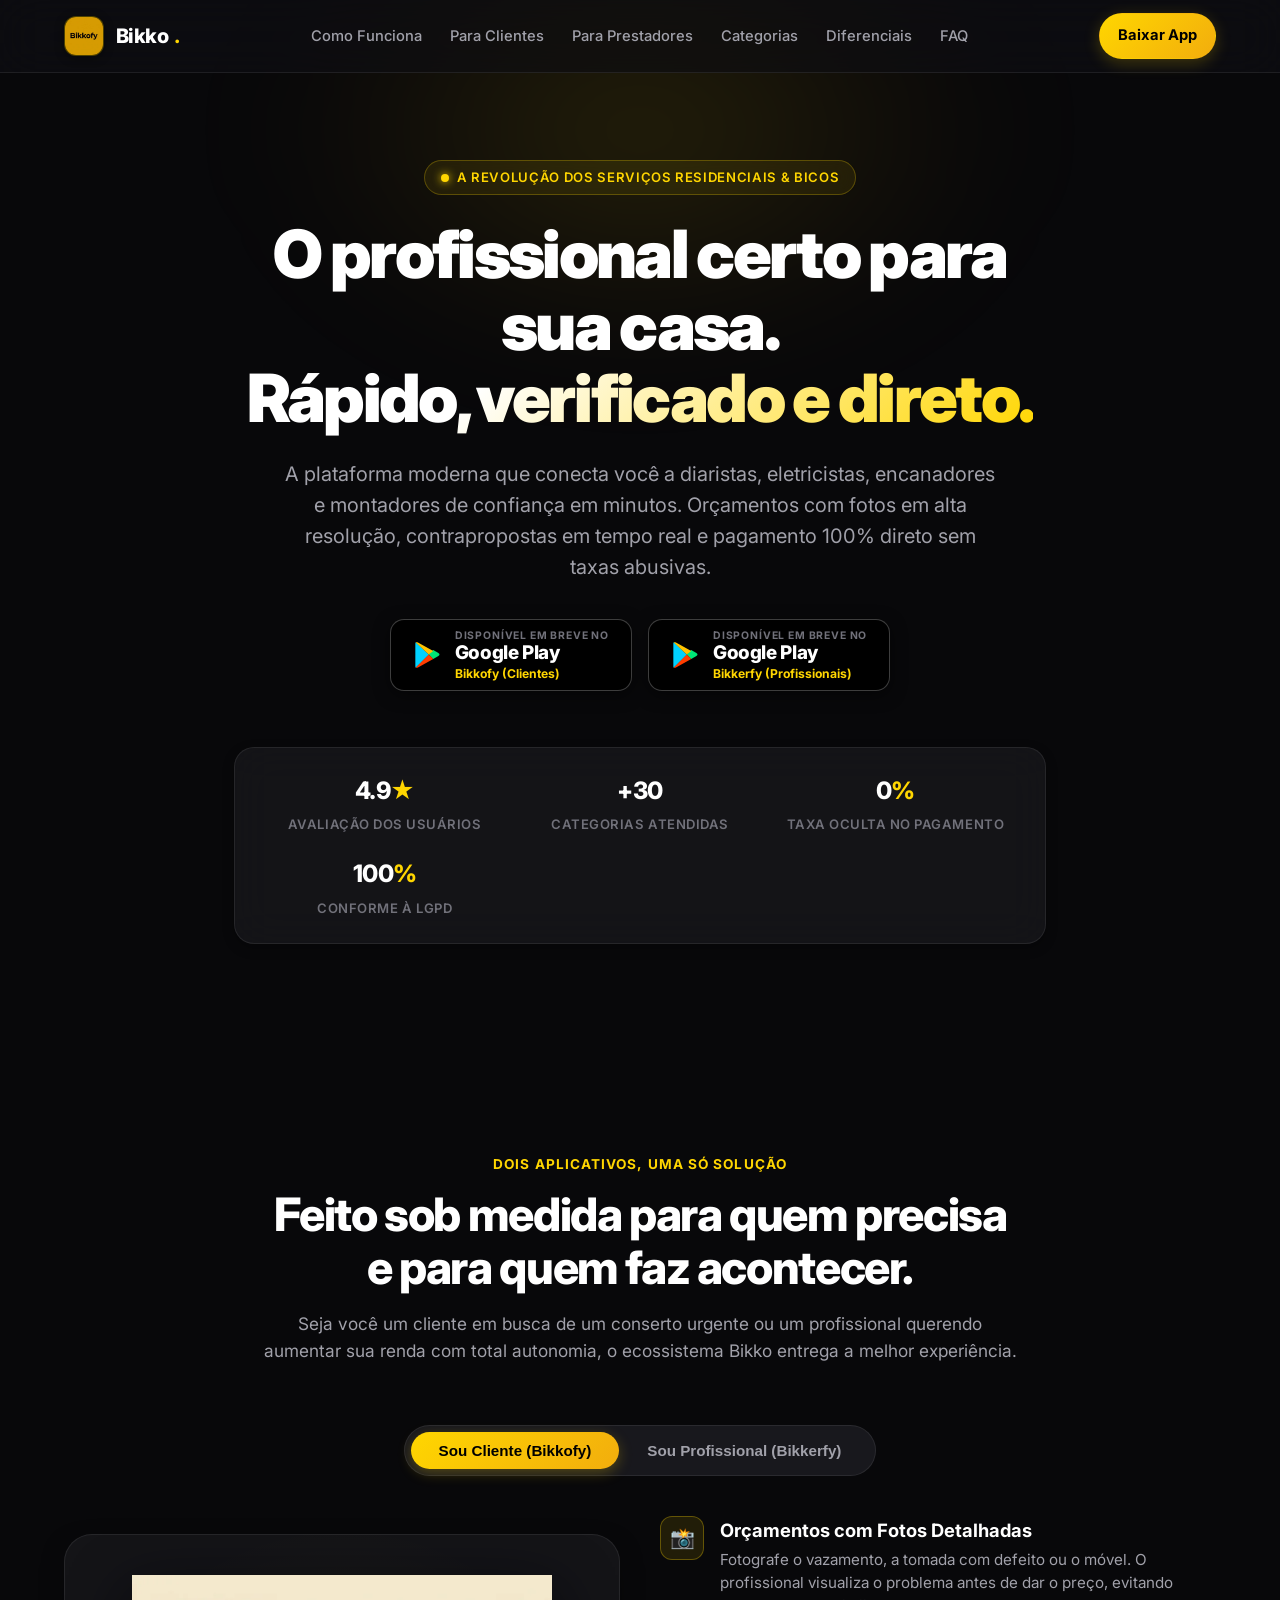
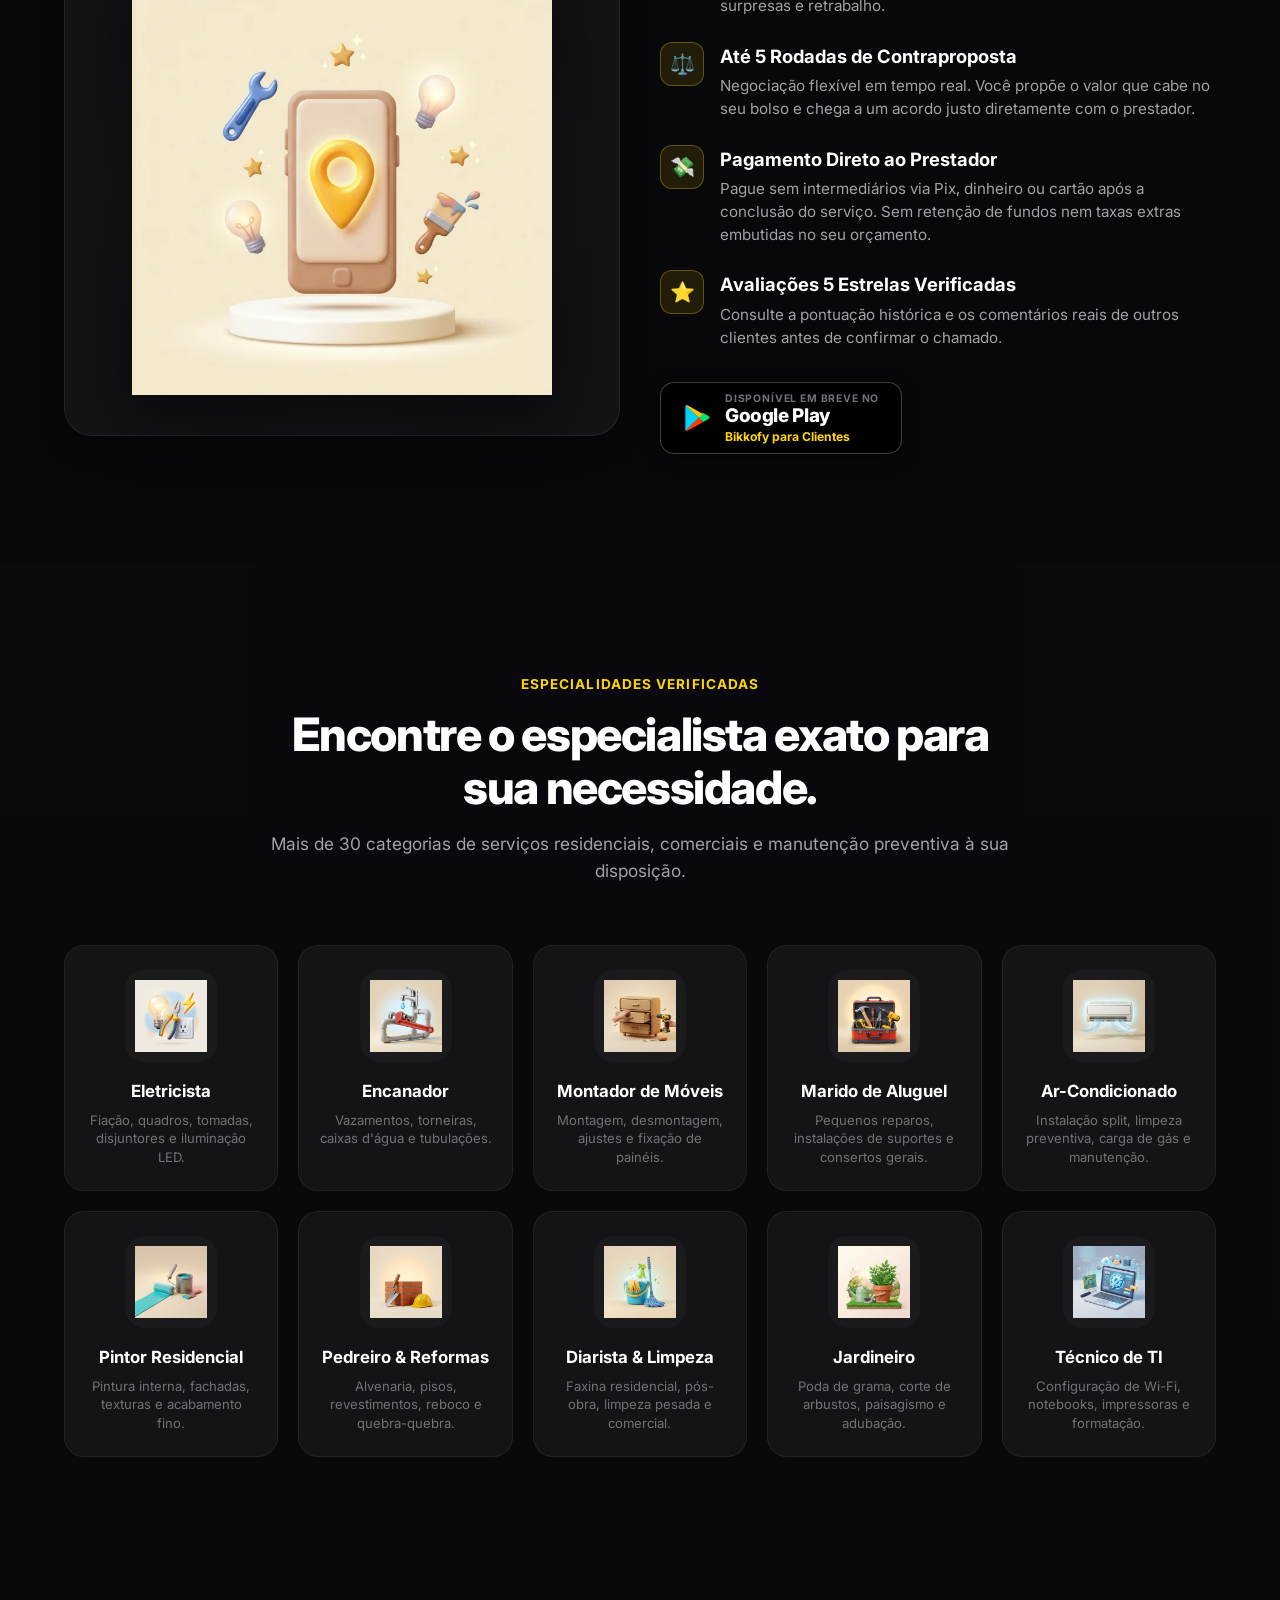
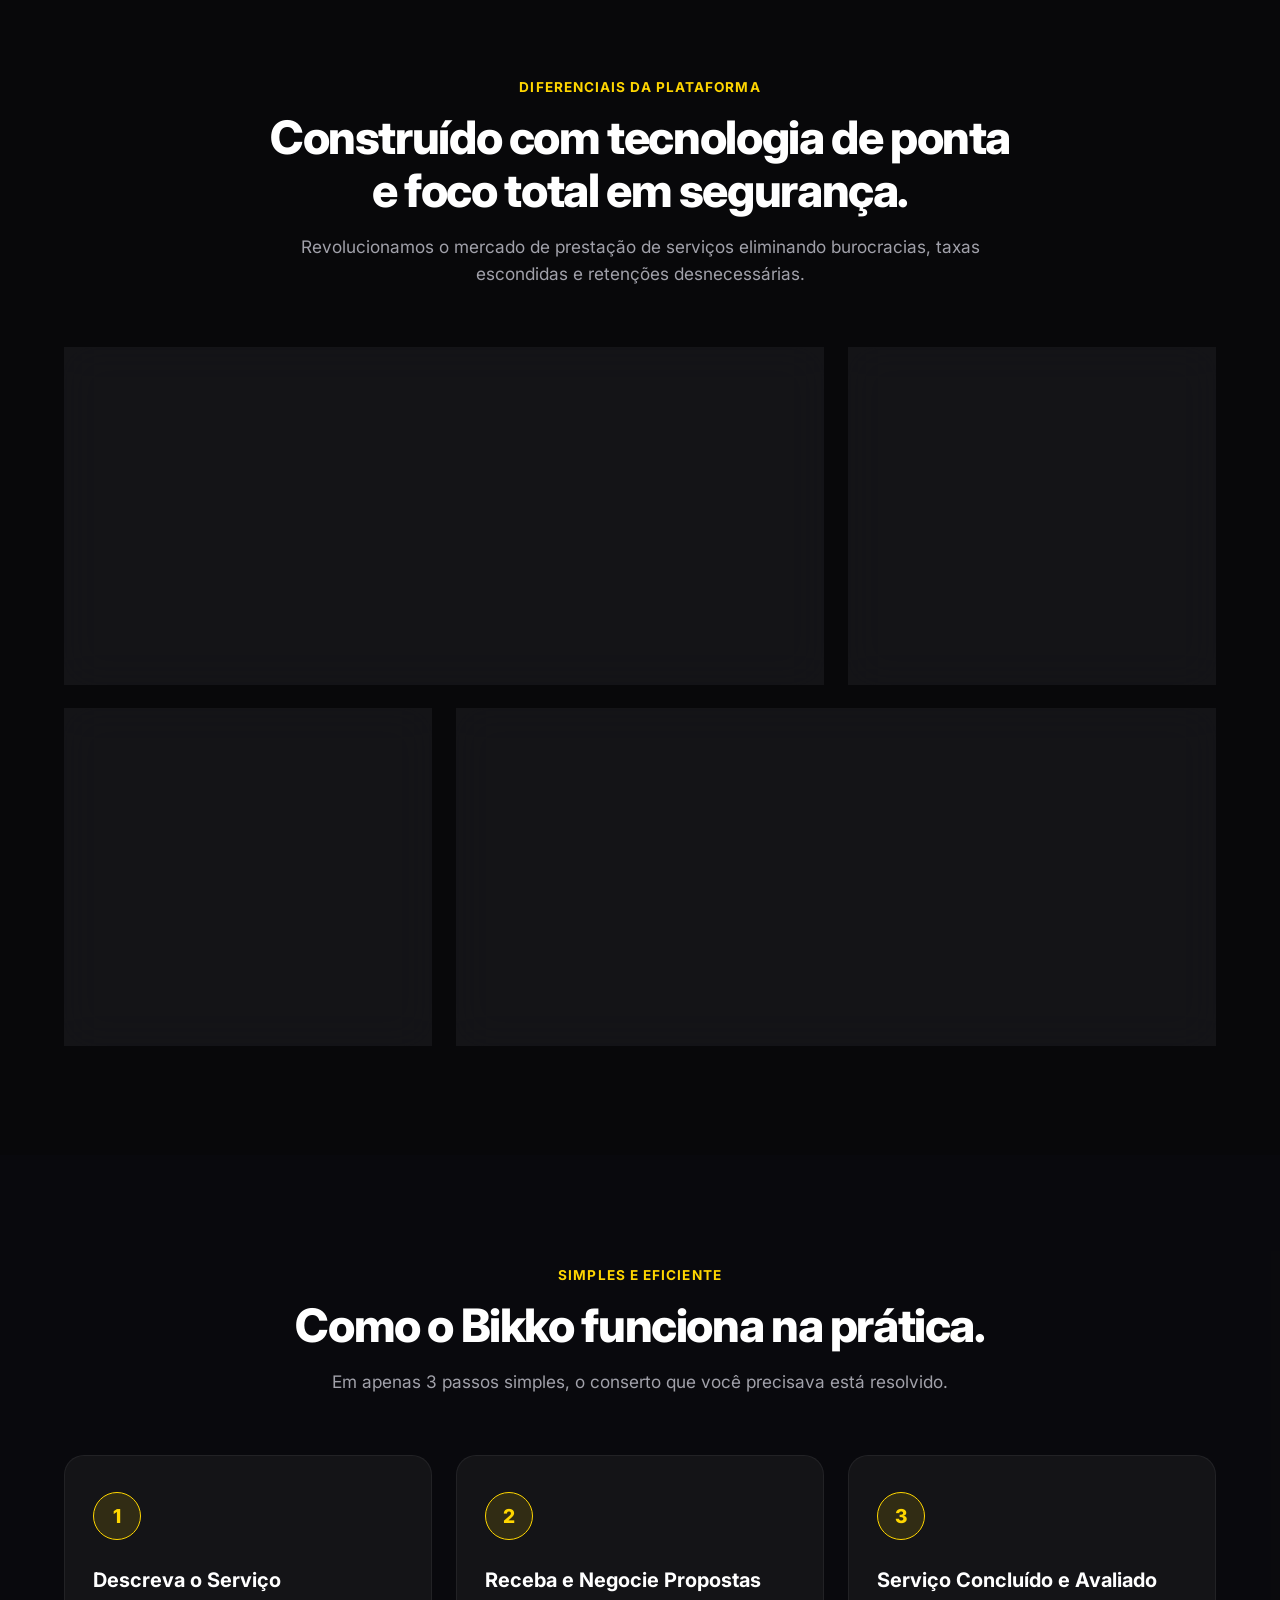
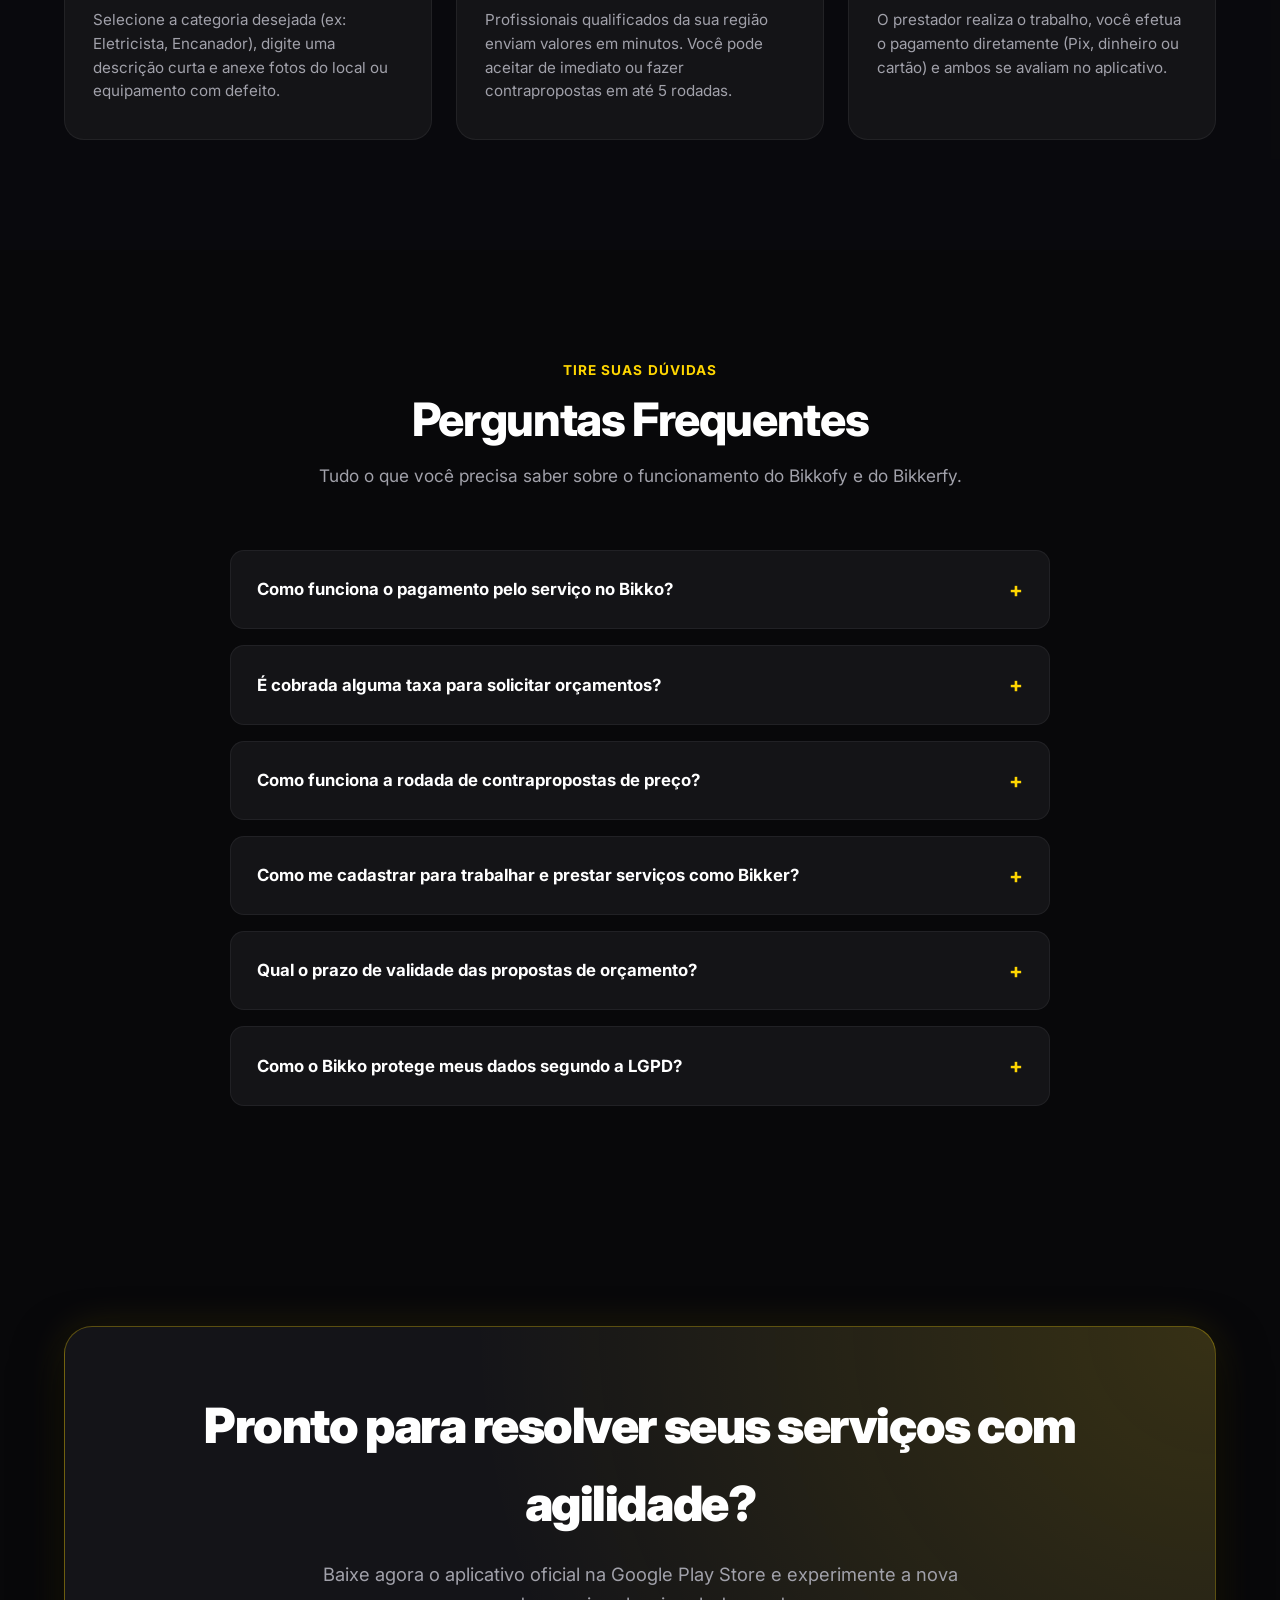
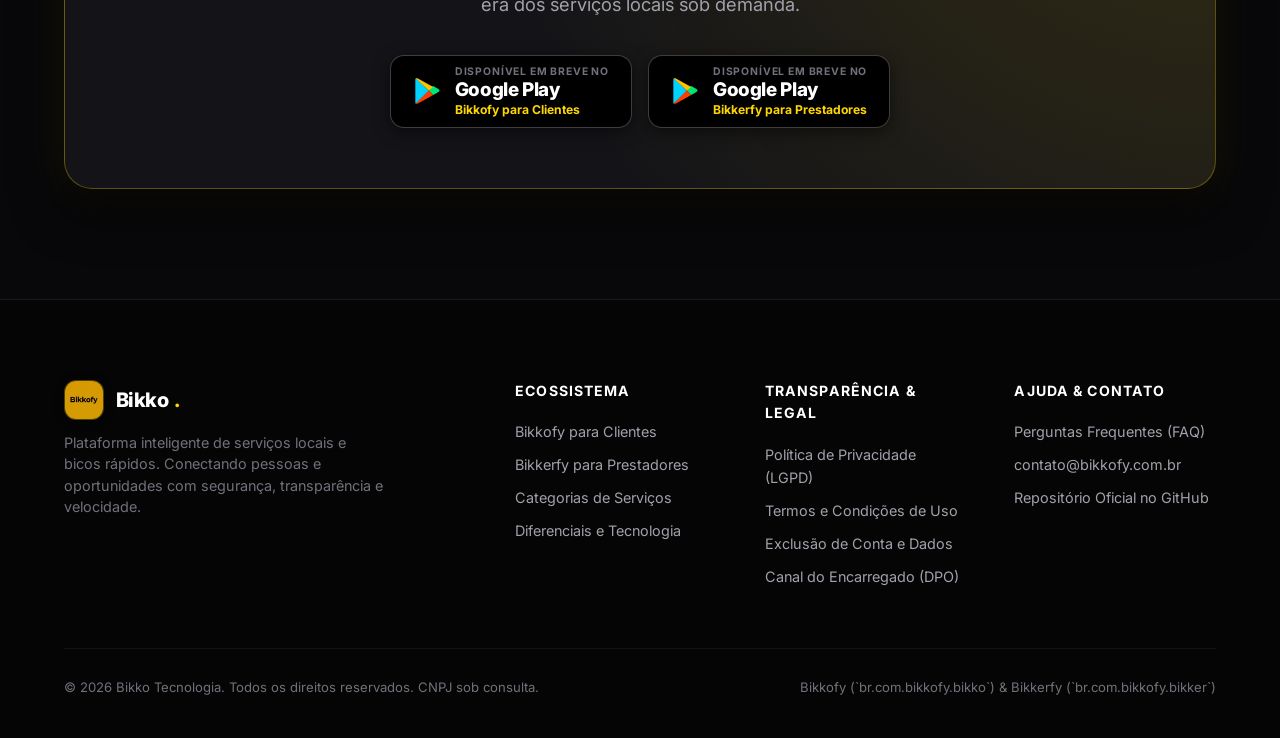
==== commit be43e4c7: "feat(ui): add Google Play Store badge buttons with graceful placeholder and toast notice" ====
--- a/index.html
+++ b/index.html
@@ -345,6 +345,96 @@
       transform: translateY(-2px);
     }
 
+    /* Google Play Store Badge Button */
+    .btn-playstore {
+      display: inline-flex;
+      align-items: center;
+      gap: 14px;
+      background: #000000;
+      border: 1px solid rgba(255, 255, 255, 0.24);
+      border-radius: 14px;
+      padding: 10px 22px;
+      text-decoration: none;
+      transition: var(--transition-standard);
+      box-shadow: 0 4px 16px rgba(0, 0, 0, 0.5);
+      cursor: pointer;
+      text-align: left;
+    }
+
+    .btn-playstore:hover {
+      transform: translateY(-3px);
+      border-color: var(--brand-yellow);
+      box-shadow: 0 8px 24px rgba(255, 214, 0, 0.3), 0 0 15px rgba(255, 214, 0, 0.15);
+      background: #0D0D11;
+    }
+
+    .play-svg {
+      width: 28px;
+      height: 28px;
+      flex-shrink: 0;
+    }
+
+    .playstore-text {
+      display: flex;
+      flex-direction: column;
+    }
+
+    .playstore-sub {
+      font-size: 0.65rem;
+      font-weight: 700;
+      color: var(--text-muted);
+      text-transform: uppercase;
+      letter-spacing: 0.08em;
+      line-height: 1.1;
+    }
+
+    .playstore-title {
+      font-size: 1.18rem;
+      font-weight: 800;
+      color: #FFFFFF;
+      letter-spacing: -0.02em;
+      line-height: 1.25;
+    }
+
+    .playstore-app {
+      font-size: 0.76rem;
+      font-weight: 700;
+      color: var(--brand-yellow);
+      line-height: 1.1;
+      margin-top: 2px;
+    }
+
+    /* Floating Toast Notice (Apple Style) */
+    .toast-notice {
+      position: fixed;
+      top: 88px;
+      left: 50%;
+      transform: translateX(-50%) translateY(-25px);
+      background: rgba(18, 18, 22, 0.94);
+      backdrop-filter: blur(24px) saturate(180%);
+      -webkit-backdrop-filter: blur(24px) saturate(180%);
+      border: 1px solid var(--brand-yellow);
+      box-shadow: 0 12px 35px rgba(0, 0, 0, 0.8), 0 0 25px rgba(255, 214, 0, 0.25);
+      color: #FFFFFF;
+      padding: 14px 26px;
+      border-radius: var(--radius-full);
+      font-size: 0.94rem;
+      font-weight: 600;
+      display: flex;
+      align-items: center;
+      gap: 12px;
+      z-index: 2000;
+      opacity: 0;
+      pointer-events: none;
+      transition: all 0.35s cubic-bezier(0.16, 1, 0.3, 1);
+    }
+
+    .toast-notice.show {
+      opacity: 1;
+      transform: translateX(-50%) translateY(0);
+      pointer-events: auto;
+    }
+
     /* -------------------------------------------------------------
        HERO SECTION (APPLE SCALE & LIGHTING)
        ------------------------------------------------------------- */
@@ -1043,12 +1133,32 @@
         </p>
 
         <div class="hero-cta-group">
-          <a href="#download" class="btn btn-primary">
-            <svg width="18" height="18" viewBox="0 0 24 24" fill="currentColor"><path d="M3.609 1.814L13.792 12 3.61 22.186a1.597 1.597 0 0 1-.22-.38L1.08 12.822a1.6 1.6 0 0 1 0-1.644L3.39 2.195c.063-.139.136-.268.219-.381zm11.604 11.607l2.802 2.802-13.626 7.747 10.824-10.55zm0-2.842L4.39 0.03l13.625 7.746-2.802 2.803zm1.42 1.421l3.585-2.04c1.042-.593 1.042-1.558 0-2.152l-3.585-2.04-2.836 2.836 2.836 2.836z"/></svg>
-            Baixar Bikkofy (Cliente)
+          <a href="#download" class="btn-playstore" onclick="handlePlayStoreClick(event, 'Bikkofy')" aria-label="Baixar Bikkofy no Google Play">
+            <svg class="play-svg" viewBox="0 0 512 512" xmlns="http://www.w3.org/2000/svg">
+              <path fill="#00D2FF" d="M48.2 26.2C44.7 30 42.7 35.8 42.7 43.6v424.8c0 7.8 2 13.6 5.5 17.4l2.4 2.4 237.9-237.9v-5.6L50.6 23.8l-2.4 2.4z"/>
+              <path fill="#00E676" d="M368.1 327.9l-79.6-79.6v-5.6l79.6-79.6 1.8 1 94.3 53.6c26.9 15.3 26.9 40.4 0 55.7l-94.3 53.6-1.8 .9z"/>
+              <path fill="#FF3D00" d="M370 327l-81.5-81.5L50.6 483.4c8.9 9.5 23.5 10.6 40 1.2L370 327z"/>
+              <path fill="#FFC400" d="M370 185L90.6 27.4C74.1 18 59.5 19.1 50.6 28.6L288.5 245.5 370 185z"/>
+            </svg>
+            <div class="playstore-text">
+              <span class="playstore-sub">DISPONÍVEL EM BREVE NO</span>
+              <span class="playstore-title">Google Play</span>
+              <span class="playstore-app">Bikkofy (Clientes)</span>
+            </div>
           </a>
-          <a href="#solucoes" class="btn btn-glass">
-            Quero Trabalhar como Bikker
+
+          <a href="#download" class="btn-playstore" onclick="handlePlayStoreClick(event, 'Bikkerfy')" aria-label="Baixar Bikkerfy no Google Play">
+            <svg class="play-svg" viewBox="0 0 512 512" xmlns="http://www.w3.org/2000/svg">
+              <path fill="#00D2FF" d="M48.2 26.2C44.7 30 42.7 35.8 42.7 43.6v424.8c0 7.8 2 13.6 5.5 17.4l2.4 2.4 237.9-237.9v-5.6L50.6 23.8l-2.4 2.4z"/>
+              <path fill="#00E676" d="M368.1 327.9l-79.6-79.6v-5.6l79.6-79.6 1.8 1 94.3 53.6c26.9 15.3 26.9 40.4 0 55.7l-94.3 53.6-1.8 .9z"/>
+              <path fill="#FF3D00" d="M370 327l-81.5-81.5L50.6 483.4c8.9 9.5 23.5 10.6 40 1.2L370 327z"/>
+              <path fill="#FFC400" d="M370 185L90.6 27.4C74.1 18 59.5 19.1 50.6 28.6L288.5 245.5 370 185z"/>
+            </svg>
+            <div class="playstore-text">
+              <span class="playstore-sub">DISPONÍVEL EM BREVE NO</span>
+              <span class="playstore-title">Google Play</span>
+              <span class="playstore-app">Bikkerfy (Profissionais)</span>
+            </div>
           </a>
         </div>
 
@@ -1134,6 +1244,22 @@
                 <p>Consulte a pontuação histórica e os comentários reais de outros clientes antes de confirmar o chamado.</p>
               </div>
             </div>
+
+            <div style="margin-top: 8px;">
+              <a href="#download" class="btn-playstore" onclick="handlePlayStoreClick(event, 'Bikkofy')" aria-label="Baixar Bikkofy no Google Play">
+                <svg class="play-svg" viewBox="0 0 512 512" xmlns="http://www.w3.org/2000/svg">
+                  <path fill="#00D2FF" d="M48.2 26.2C44.7 30 42.7 35.8 42.7 43.6v424.8c0 7.8 2 13.6 5.5 17.4l2.4 2.4 237.9-237.9v-5.6L50.6 23.8l-2.4 2.4z"/>
+                  <path fill="#00E676" d="M368.1 327.9l-79.6-79.6v-5.6l79.6-79.6 1.8 1 94.3 53.6c26.9 15.3 26.9 40.4 0 55.7l-94.3 53.6-1.8 .9z"/>
+                  <path fill="#FF3D00" d="M370 327l-81.5-81.5L50.6 483.4c8.9 9.5 23.5 10.6 40 1.2L370 327z"/>
+                  <path fill="#FFC400" d="M370 185L90.6 27.4C74.1 18 59.5 19.1 50.6 28.6L288.5 245.5 370 185z"/>
+                </svg>
+                <div class="playstore-text">
+                  <span class="playstore-sub">DISPONÍVEL EM BREVE NO</span>
+                  <span class="playstore-title">Google Play</span>
+                  <span class="playstore-app">Bikkofy para Clientes</span>
+                </div>
+              </a>
+            </div>
           </div>
         </div>
 
@@ -1174,6 +1300,22 @@
                 <p>Sua agenda sob controle. Propostas expiram automaticamente após 48 horas se não houver resposta, liberando seu horário para novos clientes.</p>
               </div>
             </div>
+
+            <div style="margin-top: 8px;">
+              <a href="#download" class="btn-playstore" onclick="handlePlayStoreClick(event, 'Bikkerfy')" aria-label="Baixar Bikkerfy no Google Play">
+                <svg class="play-svg" viewBox="0 0 512 512" xmlns="http://www.w3.org/2000/svg">
+                  <path fill="#00D2FF" d="M48.2 26.2C44.7 30 42.7 35.8 42.7 43.6v424.8c0 7.8 2 13.6 5.5 17.4l2.4 2.4 237.9-237.9v-5.6L50.6 23.8l-2.4 2.4z"/>
+                  <path fill="#00E676" d="M368.1 327.9l-79.6-79.6v-5.6l79.6-79.6 1.8 1 94.3 53.6c26.9 15.3 26.9 40.4 0 55.7l-94.3 53.6-1.8 .9z"/>
+                  <path fill="#FF3D00" d="M370 327l-81.5-81.5L50.6 483.4c8.9 9.5 23.5 10.6 40 1.2L370 327z"/>
+                  <path fill="#FFC400" d="M370 185L90.6 27.4C74.1 18 59.5 19.1 50.6 28.6L288.5 245.5 370 185z"/>
+                </svg>
+                <div class="playstore-text">
+                  <span class="playstore-sub">DISPONÍVEL EM BREVE NO</span>
+                  <span class="playstore-title">Google Play</span>
+                  <span class="playstore-app">Bikkerfy para Prestadores</span>
+                </div>
+              </a>
+            </div>
           </div>
         </div>
 
@@ -1453,11 +1595,32 @@
             Baixe agora o aplicativo oficial na Google Play Store e experimente a nova era dos serviços locais sob demanda.
           </p>
           <div class="hero-cta-group" style="margin-bottom: 0;">
-            <a href="https://play.google.com/store/apps/details?id=br.com.bikkofy.bikko" target="_blank" rel="noopener noreferrer" class="btn btn-primary">
-              Baixar Bikkofy para Clientes
+            <a href="#download" class="btn-playstore" onclick="handlePlayStoreClick(event, 'Bikkofy')" aria-label="Baixar Bikkofy no Google Play">
+              <svg class="play-svg" viewBox="0 0 512 512" xmlns="http://www.w3.org/2000/svg">
+                <path fill="#00D2FF" d="M48.2 26.2C44.7 30 42.7 35.8 42.7 43.6v424.8c0 7.8 2 13.6 5.5 17.4l2.4 2.4 237.9-237.9v-5.6L50.6 23.8l-2.4 2.4z"/>
+                <path fill="#00E676" d="M368.1 327.9l-79.6-79.6v-5.6l79.6-79.6 1.8 1 94.3 53.6c26.9 15.3 26.9 40.4 0 55.7l-94.3 53.6-1.8 .9z"/>
+                <path fill="#FF3D00" d="M370 327l-81.5-81.5L50.6 483.4c8.9 9.5 23.5 10.6 40 1.2L370 327z"/>
+                <path fill="#FFC400" d="M370 185L90.6 27.4C74.1 18 59.5 19.1 50.6 28.6L288.5 245.5 370 185z"/>
+              </svg>
+              <div class="playstore-text">
+                <span class="playstore-sub">DISPONÍVEL EM BREVE NO</span>
+                <span class="playstore-title">Google Play</span>
+                <span class="playstore-app">Bikkofy para Clientes</span>
+              </div>
             </a>
-            <a href="https://play.google.com/store/apps/details?id=br.com.bikkofy.bikker" target="_blank" rel="noopener noreferrer" class="btn btn-glass">
-              Baixar Bikkerfy para Profissionais
+
+            <a href="#download" class="btn-playstore" onclick="handlePlayStoreClick(event, 'Bikkerfy')" aria-label="Baixar Bikkerfy no Google Play">
+              <svg class="play-svg" viewBox="0 0 512 512" xmlns="http://www.w3.org/2000/svg">
+                <path fill="#00D2FF" d="M48.2 26.2C44.7 30 42.7 35.8 42.7 43.6v424.8c0 7.8 2 13.6 5.5 17.4l2.4 2.4 237.9-237.9v-5.6L50.6 23.8l-2.4 2.4z"/>
+                <path fill="#00E676" d="M368.1 327.9l-79.6-79.6v-5.6l79.6-79.6 1.8 1 94.3 53.6c26.9 15.3 26.9 40.4 0 55.7l-94.3 53.6-1.8 .9z"/>
+                <path fill="#FF3D00" d="M370 327l-81.5-81.5L50.6 483.4c8.9 9.5 23.5 10.6 40 1.2L370 327z"/>
+                <path fill="#FFC400" d="M370 185L90.6 27.4C74.1 18 59.5 19.1 50.6 28.6L288.5 245.5 370 185z"/>
+              </svg>
+              <div class="playstore-text">
+                <span class="playstore-sub">DISPONÍVEL EM BREVE NO</span>
+                <span class="playstore-title">Google Play</span>
+                <span class="playstore-app">Bikkerfy para Prestadores</span>
+              </div>
             </a>
           </div>
         </div>
@@ -1562,6 +1725,28 @@
         item.classList.add('open');
       }
     }
+
+    function handlePlayStoreClick(event, appName) {
+      if (event) {
+        event.preventDefault();
+      }
+      const toast = document.getElementById('playstore-toast');
+      const toastMessage = document.getElementById('toast-message');
+      if (toast && toastMessage) {
+        toastMessage.innerHTML = `🚀 O aplicativo <strong>${appName}</strong> estará disponível na <strong>Google Play Store</strong> em breve!`;
+        toast.classList.add('show');
+        clearTimeout(window.playToastTimeout);
+        window.playToastTimeout = setTimeout(() => {
+          toast.classList.remove('show');
+        }, 4000);
+      }
+    }
   </script>
+
+  <!-- Floating Toast Notification -->
+  <div id="playstore-toast" class="toast-notice" role="alert" aria-live="assertive">
+    <span style="font-size: 1.3rem;">📱</span>
+    <span id="toast-message">O aplicativo estará disponível na Google Play Store em breve!</span>
+  </div>
 </body>
 </html>
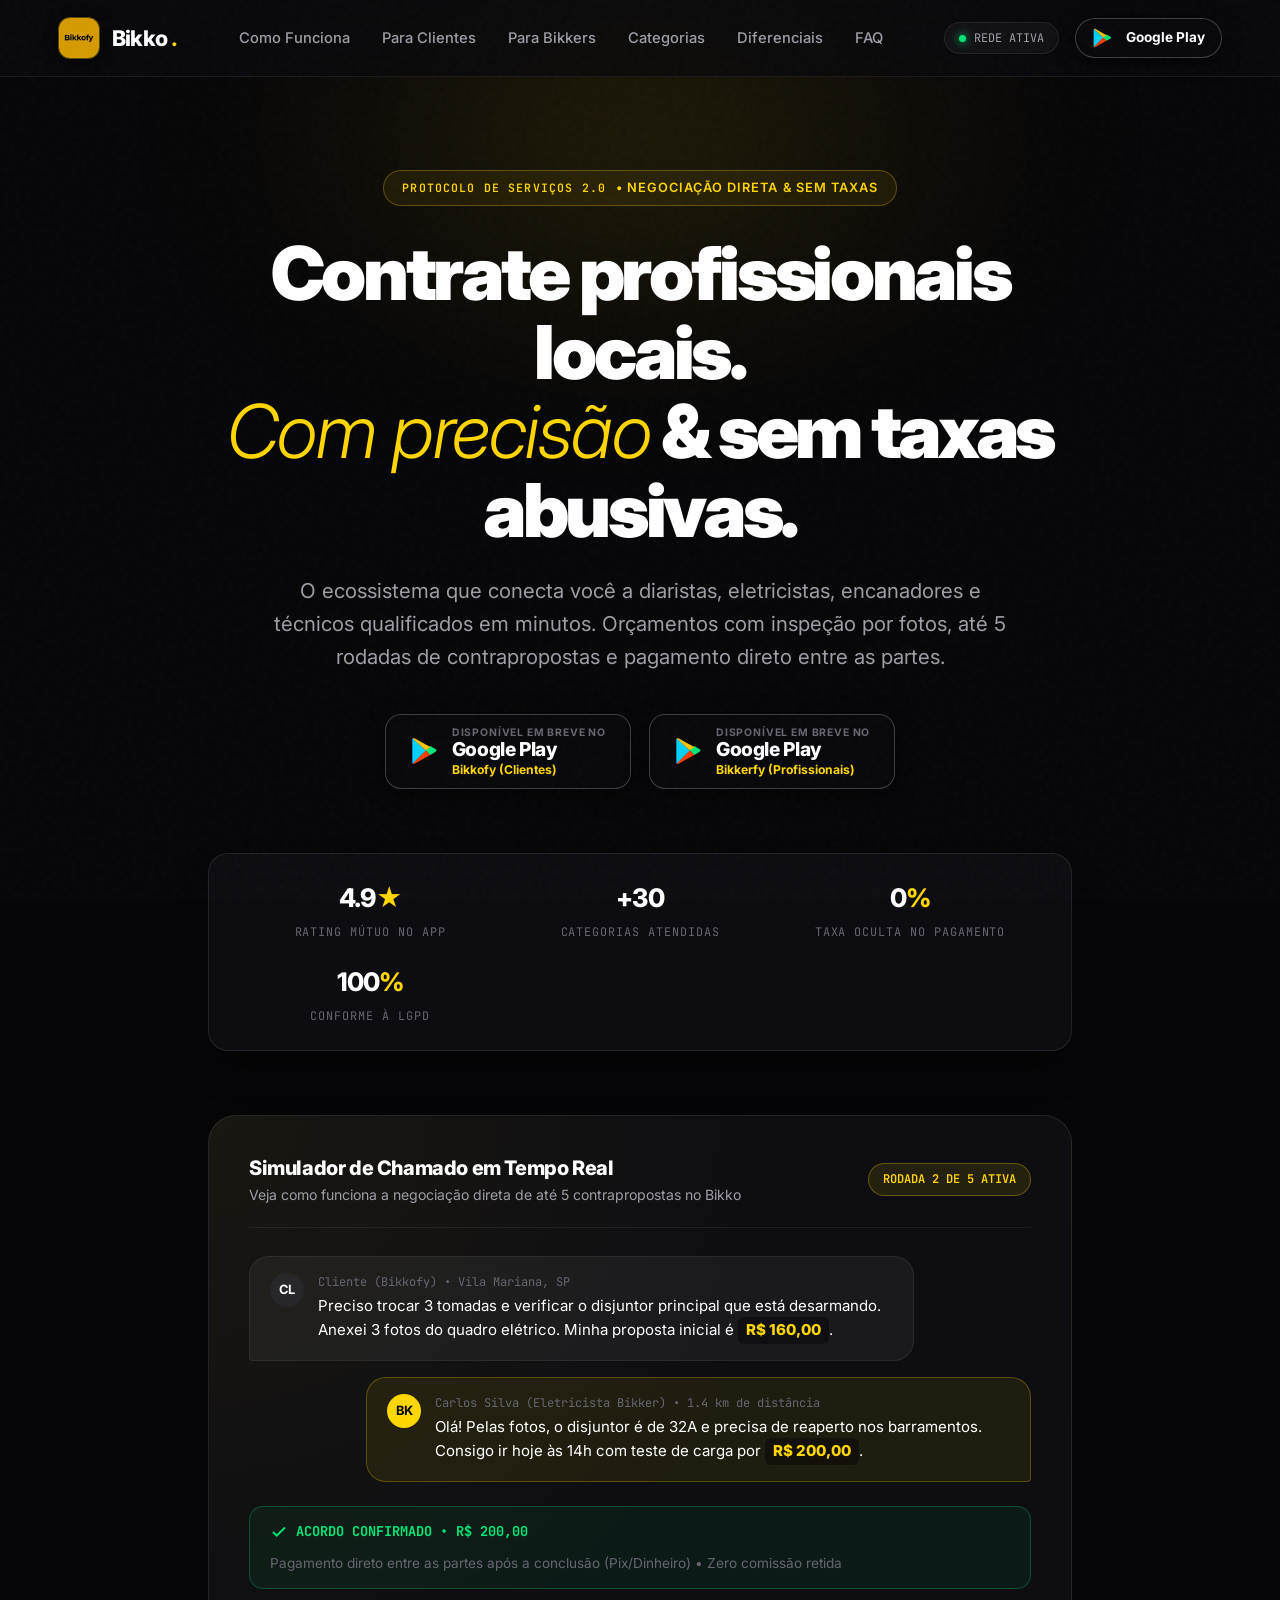
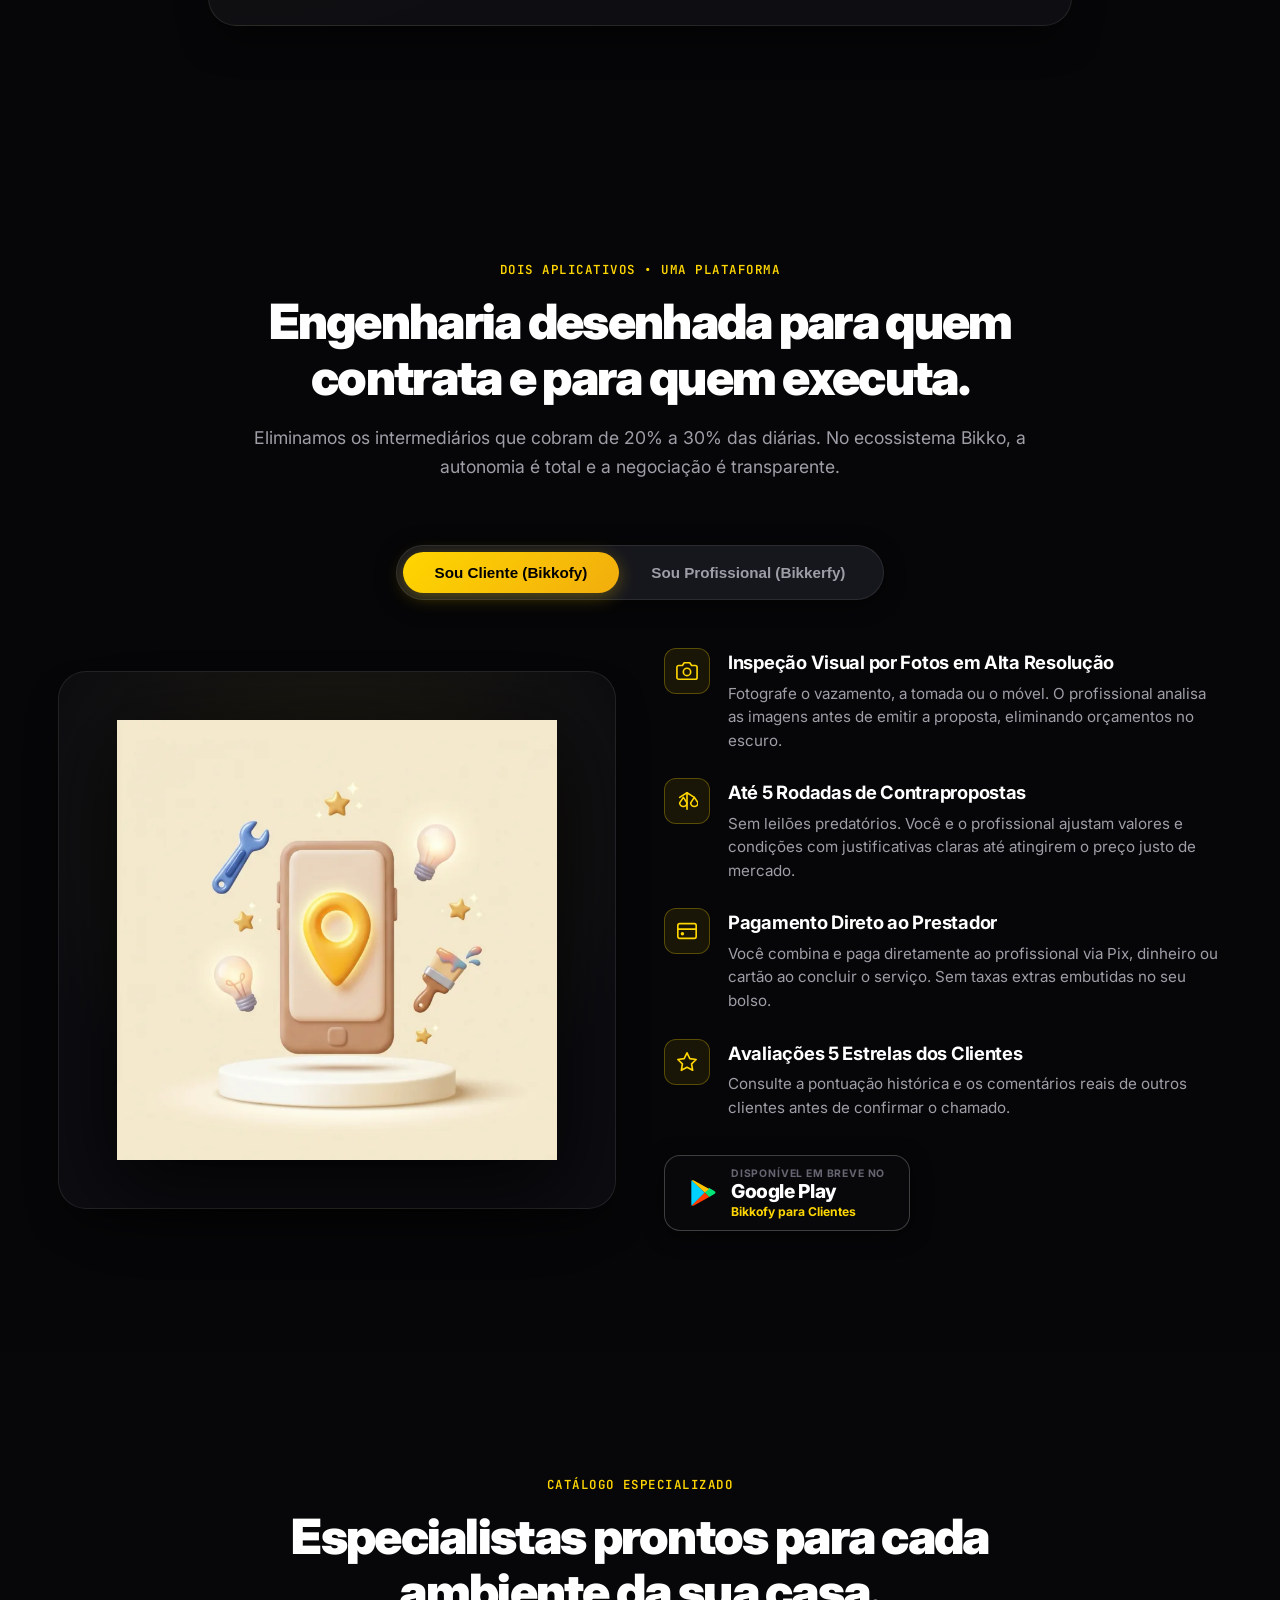
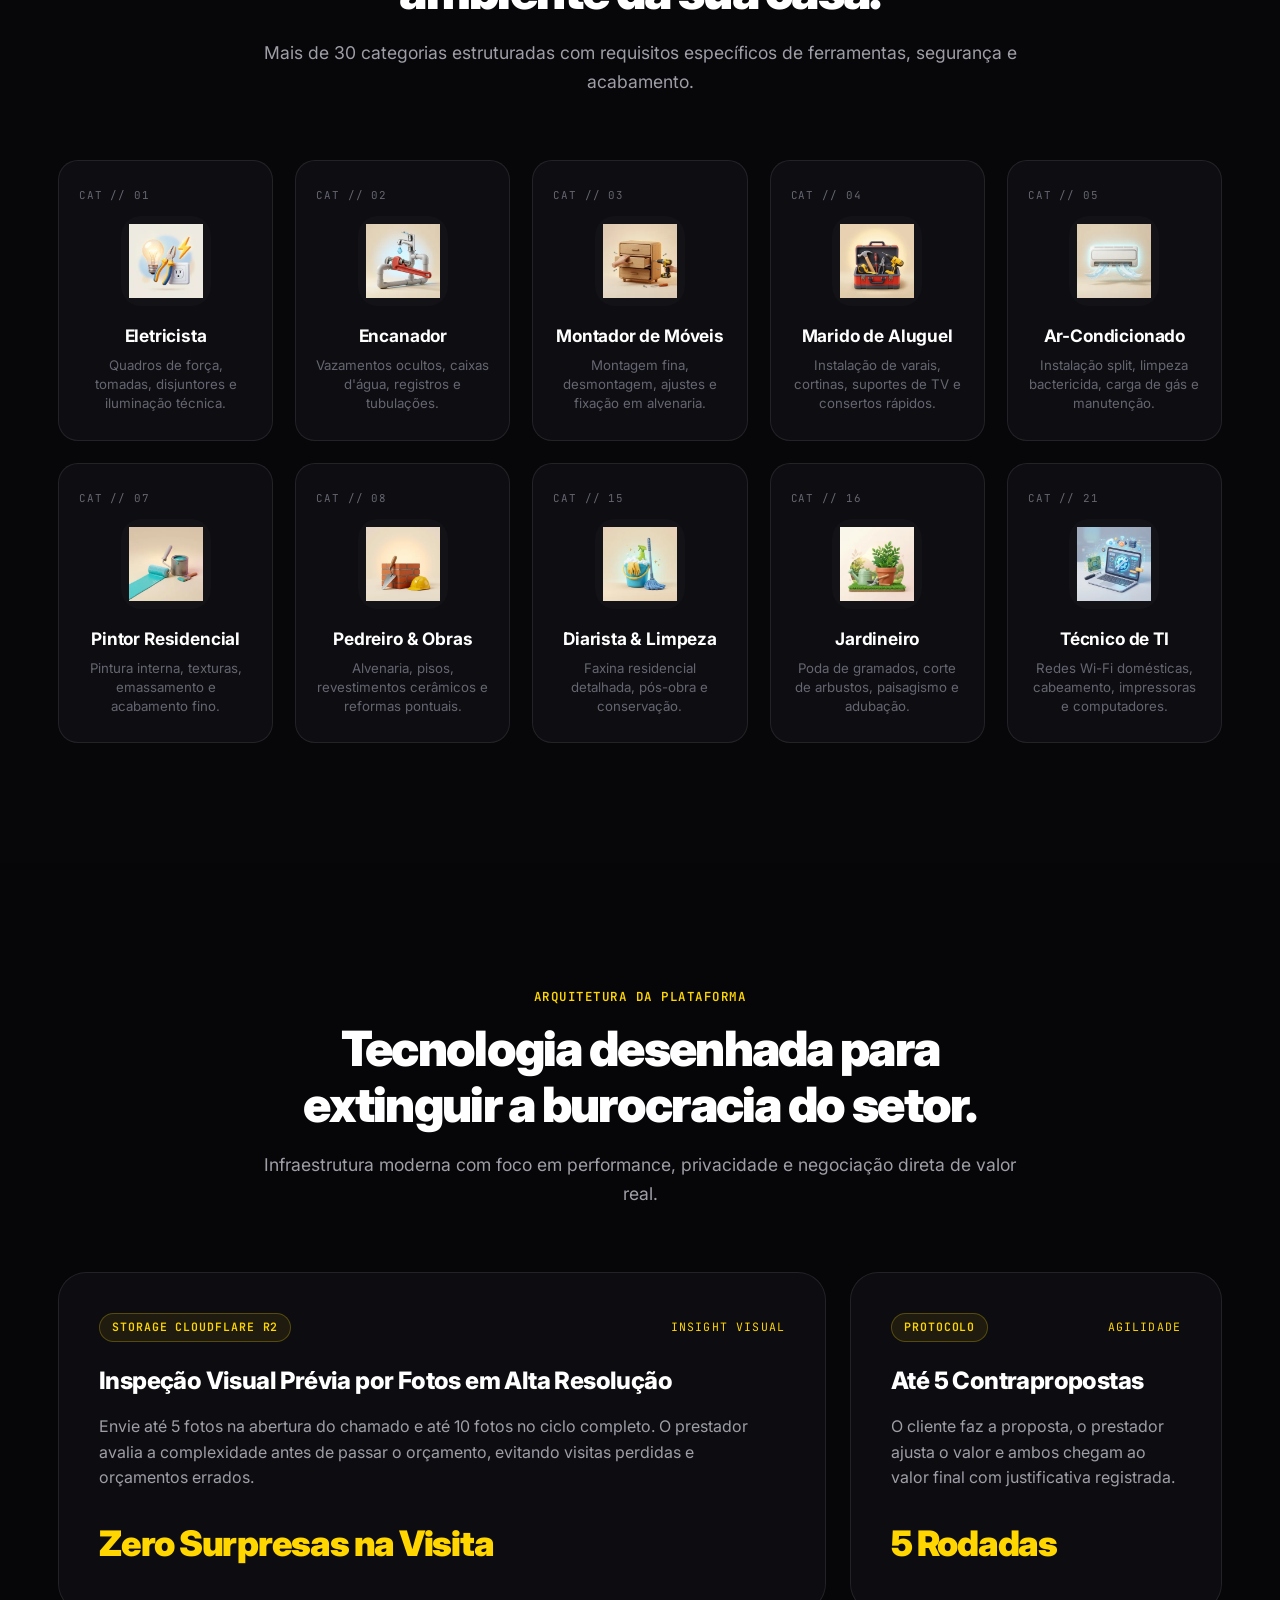
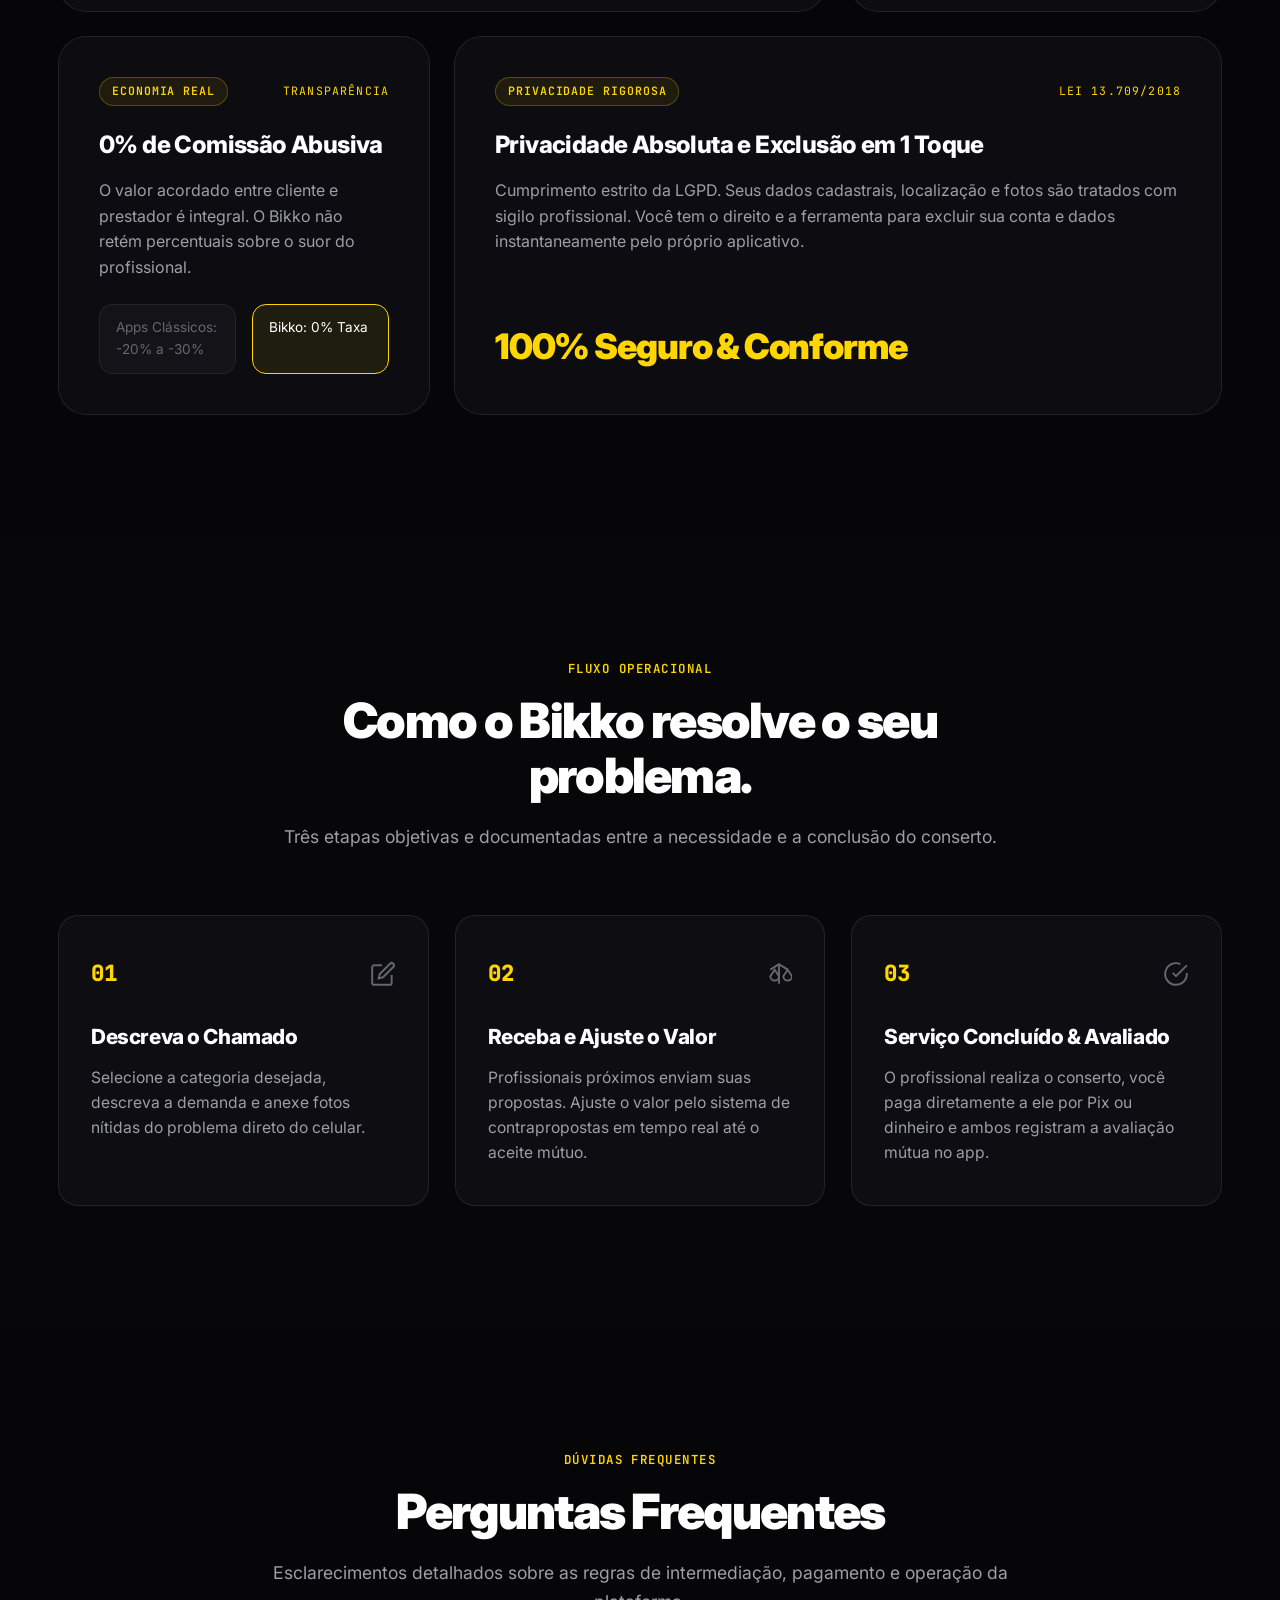
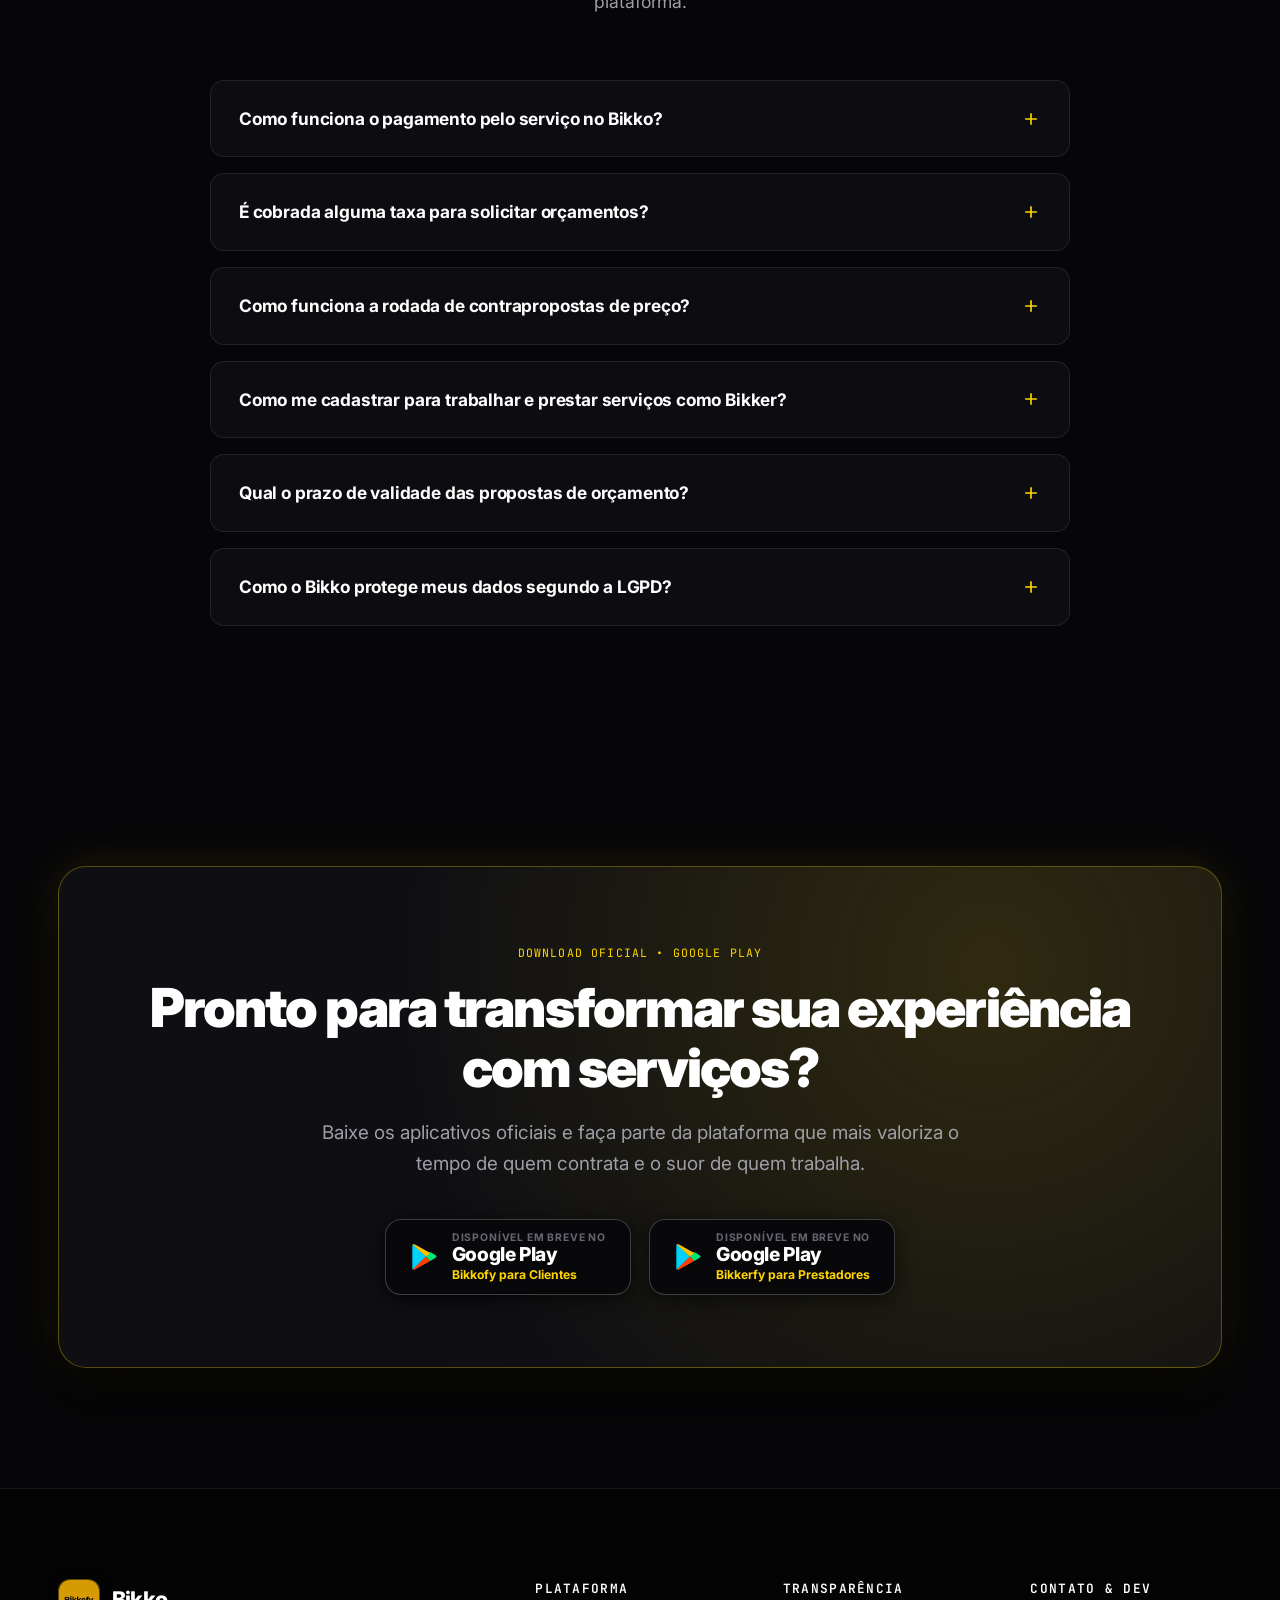
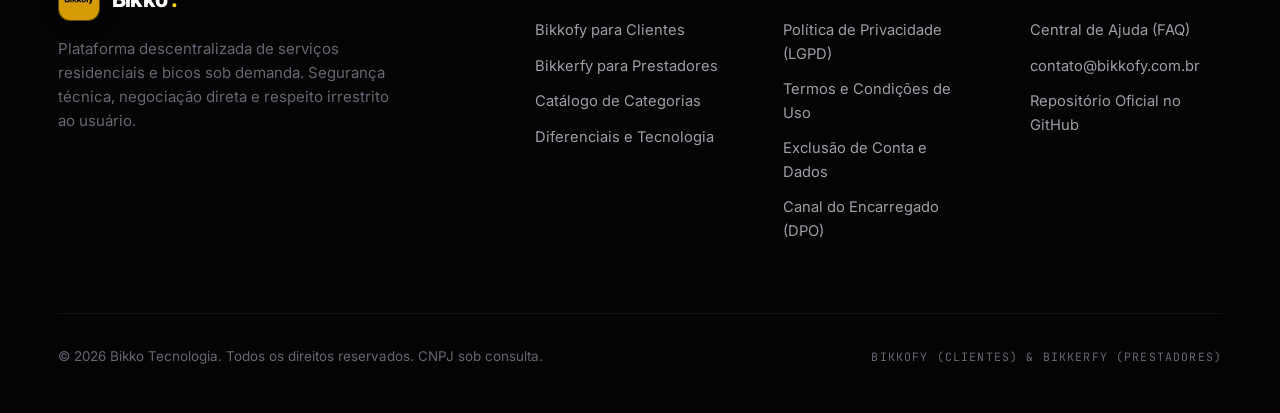
==== commit 1b469b58: "feat(ui): elevate to Awwwards-tier craft, remove verified provider claims and add interactive negoti" ====
--- a/index.html
+++ b/index.html
@@ -17,7 +17,7 @@
   <meta property="og:type" content="website" />
   <meta property="og:url" content="https://bikkofy.com.br/" />
   <meta property="og:title" content="Bikko: Aplicativo de Serviços Residenciais e Bicos Rápidos" />
-  <meta property="og:description" content="Encontre profissionais verificados para serviços rápidos em casa. Orçamentos com fotos, contrapropostas em tempo real e pagamento 100% direto sem taxas abusivas." />
+  <meta property="og:description" content="Encontre profissionais autônomos para serviços rápidos em casa. Orçamentos com fotos, contrapropostas em tempo real e pagamento 100% direto sem taxas abusivas." />
   <meta property="og:image" content="https://bikkofy.com.br/assets/icons/bikkofy_icon.webp" />
   <meta property="og:locale" content="pt_BR" />
   <meta property="og:site_name" content="Bikko" />
@@ -26,18 +26,18 @@
   <meta name="twitter:card" content="summary_large_image" />
   <meta name="twitter:url" content="https://bikkofy.com.br/" />
   <meta name="twitter:title" content="Bikko: Aplicativo de Serviços Residenciais e Bicos Rápidos" />
-  <meta name="twitter:description" content="Encontre profissionais verificados para serviços rápidos em casa. Orçamentos com fotos, contrapropostas em tempo real e pagamento direto." />
+  <meta name="twitter:description" content="Encontre profissionais autônomos para serviços rápidos em casa. Orçamentos com fotos, contrapropostas em tempo real e pagamento direto." />
   <meta name="twitter:image" content="https://bikkofy.com.br/assets/icons/bikkofy_icon.webp" />
 
   <!-- Favicon & Mobile Theme -->
   <link rel="icon" type="image/webp" href="assets/icons/bikkofy_icon.webp" />
-  <meta name="theme-color" content="#08080A" />
+  <meta name="theme-color" content="#060608" />
   <meta name="apple-mobile-web-app-status-bar-style" content="black-translucent" />
 
-  <!-- Google Fonts: Inter -->
+  <!-- Google Fonts: Inter & JetBrains Mono for subtle technical details -->
   <link rel="preconnect" href="https://fonts.googleapis.com" />
   <link rel="preconnect" href="https://fonts.gstatic.com" crossorigin />
-  <link href="https://fonts.googleapis.com/css2?family=Inter:wght@400;500;600;700;800;900&display=swap" rel="stylesheet" />
+  <link href="https://fonts.googleapis.com/css2?family=Inter:ital,wght@0,300;0,400;0,500;0,600;0,700;0,800;0,900;1,300;1,400&family=JetBrains+Mono:wght@400;500;600&display=swap" rel="stylesheet" />
 
   <!-- Structured Data: JSON-LD (Schema.org Organization, SoftwareApplication & FAQPage) -->
   <script type="application/ld+json">
@@ -53,6 +53,12 @@
         "sameAs": [
           "https://github.com/emersonfiwre/bikkoweb"
         ],
+        "contactPoint": {
+          "@type": "ContactPoint",
+          "email": "contato@bikkofy.com.br",
+          "contactType": "customer service",
+          "availableLanguage": "Portuguese"
+        },
         "description": "Plataforma de intermediação de serviços locais e bicos que conecta clientes (Bikkofy) e profissionais autônomos (Bikkerfy)."
       },
       {
@@ -145,15 +151,17 @@
 
   <style>
     /* -------------------------------------------------------------
-       APPLE-INSPIRED DESIGN SYSTEM TOKENS & RESET
+       AWWWARDS-TIER DESIGN SYSTEM & TOKENS
+       Crafted with Obsidian Black, Micro-Glows and Precision Typography
        ------------------------------------------------------------- */
     :root {
-      --bg-dark: #08080A;
-      --bg-surface: #121215;
-      --bg-surface-elevated: #18181D;
-      --bg-card: rgba(24, 24, 29, 0.75);
-      --bg-card-hover: rgba(32, 32, 39, 0.85);
-      --bg-glass: rgba(14, 14, 18, 0.72);
+      --bg-dark: #060608;
+      --bg-subtle: #0B0B0E;
+      --bg-surface: #111116;
+      --bg-surface-elevated: #16161D;
+      --bg-card: rgba(18, 18, 24, 0.65);
+      --bg-card-hover: rgba(26, 26, 34, 0.75);
+      --bg-glass: rgba(10, 10, 14, 0.78);
 
       --brand-yellow: #FFD600;
       --brand-amber: #F2AD0D;
@@ -161,12 +169,17 @@
       --brand-glow-subtle: rgba(255, 214, 0, 0.08);
 
       --text-primary: #FFFFFF;
-      --text-secondary: #A1A1AA;
-      --text-muted: #71717A;
-
-      --border-subtle: rgba(255, 255, 255, 0.08);
+      --text-secondary: #9E9EA7;
+      --text-muted: #666672;
+      --text-subtle: #454550;
+
+      --border-subtle: rgba(255, 255, 255, 0.07);
+      --border-card: rgba(255, 255, 255, 0.09);
       --border-focus: rgba(255, 214, 0, 0.45);
-      --border-card: rgba(255, 255, 255, 0.06);
+      --border-active: rgba(255, 214, 0, 0.6);
+
+      --font-sans: 'Inter', -apple-system, BlinkMacSystemFont, 'SF Pro Display', 'Segoe UI', sans-serif;
+      --font-mono: 'JetBrains Mono', ui-monospace, Menlo, Consolas, monospace;
 
       --radius-sm: 8px;
       --radius-md: 14px;
@@ -175,11 +188,12 @@
       --radius-full: 9999px;
 
       --shadow-sm: 0 4px 12px rgba(0, 0, 0, 0.3);
-      --shadow-card: 0 10px 30px -10px rgba(0, 0, 0, 0.6);
-      --shadow-glow: 0 0 35px rgba(255, 214, 0, 0.18);
-
-      --container-max: 1200px;
-      --transition-standard: all 0.28s cubic-bezier(0.16, 1, 0.3, 1);
+      --shadow-card: 0 20px 40px -15px rgba(0, 0, 0, 0.7);
+      --shadow-glow: 0 0 40px rgba(255, 214, 0, 0.2);
+
+      --container-max: 1220px;
+      --transition-standard: all 0.3s cubic-bezier(0.16, 1, 0.3, 1);
+      --transition-slow: all 0.6s cubic-bezier(0.16, 1, 0.3, 1);
     }
 
     * {
@@ -194,14 +208,28 @@
     }
 
     body {
-      font-family: 'Inter', -apple-system, BlinkMacSystemFont, 'SF Pro Display', 'Segoe UI', Roboto, sans-serif;
+      font-family: var(--font-sans);
       background-color: var(--bg-dark);
       color: var(--text-primary);
       line-height: 1.6;
       -webkit-font-smoothing: antialiased;
+      -moz-osx-font-smoothing: grayscale;
       overflow-x: hidden;
-      selection-background-color: var(--brand-yellow);
-      selection-color: #000000;
+      position: relative;
+    }
+
+    /* Subtle Film Grain Texture Overlay for Awwwards Aesthetic */
+    body::before {
+      content: "";
+      position: fixed;
+      top: 0;
+      left: 0;
+      width: 100vw;
+      height: 100vh;
+      pointer-events: none;
+      z-index: 99999;
+      opacity: 0.025;
+      background-image: url("data:image/svg+xml,%3Csvg viewBox='0 0 200 200' xmlns='http://www.w3.org/2000/svg'%3E%3Cfilter id='noiseFilter'%3E%3CfeTurbulence type='fractalNoise' baseFrequency='0.8' numOctaves='3' stitchTiles='stitch'/%3E%3C/filter%3E%3Crect width='100%25' height='100%25' filter='url(%23noiseFilter)'/%3E%3C/svg%3E");
     }
 
     ::selection {
@@ -223,11 +251,19 @@
     .container {
       max-width: var(--container-max);
       margin: 0 auto;
-      padding: 0 24px;
+      padding: 0 28px;
+    }
+
+    .mono-badge {
+      font-family: var(--font-mono);
+      font-size: 0.72rem;
+      letter-spacing: 0.1em;
+      text-transform: uppercase;
+      color: var(--brand-yellow);
     }
 
     /* -------------------------------------------------------------
-       NAVIGATION BAR (APPLE GLASSMORPHISM)
+       SITE NAVIGATION (FROSTED GLASS WITH LIVE STATUS)
        ------------------------------------------------------------- */
     .site-nav {
       position: fixed;
@@ -236,8 +272,8 @@
       right: 0;
       z-index: 1000;
       background: var(--bg-glass);
-      backdrop-filter: blur(24px) saturate(180%);
-      -webkit-backdrop-filter: blur(24px) saturate(180%);
+      backdrop-filter: blur(28px) saturate(180%);
+      -webkit-backdrop-filter: blur(28px) saturate(180%);
       border-bottom: 1px solid var(--border-subtle);
       transition: var(--transition-standard);
     }
@@ -246,7 +282,7 @@
       display: flex;
       align-items: center;
       justify-content: space-between;
-      height: 72px;
+      height: 76px;
     }
 
     .brand-logo-group {
@@ -256,26 +292,33 @@
     }
 
     .brand-logo-badge {
-      width: 40px;
-      height: 40px;
+      width: 42px;
+      height: 42px;
       border-radius: 12px;
       overflow: hidden;
-      box-shadow: 0 2px 10px rgba(0, 0, 0, 0.4);
-      border: 1px solid rgba(255, 214, 0, 0.3);
+      box-shadow: 0 2px 14px rgba(0, 0, 0, 0.6);
+      border: 1px solid rgba(255, 214, 0, 0.35);
       display: flex;
       align-items: center;
       justify-content: center;
-      background: #000;
+      background: #000000;
+      transition: var(--transition-standard);
+    }
+
+    .brand-logo-group:hover .brand-logo-badge {
+      border-color: var(--brand-yellow);
+      transform: scale(1.04);
+      box-shadow: 0 0 20px rgba(255, 214, 0, 0.3);
     }
 
     .brand-title {
-      font-size: 1.25rem;
+      font-size: 1.35rem;
       font-weight: 800;
-      letter-spacing: -0.03em;
+      letter-spacing: -0.035em;
       color: #FFFFFF;
       display: flex;
       align-items: center;
-      gap: 6px;
+      gap: 4px;
     }
 
     .brand-title span {
@@ -285,7 +328,7 @@
     .nav-menu {
       display: flex;
       align-items: center;
-      gap: 28px;
+      gap: 32px;
       list-style: none;
     }
 
@@ -294,78 +337,181 @@
       font-weight: 500;
       color: var(--text-secondary);
       transition: var(--transition-standard);
+      position: relative;
     }
 
     .nav-link:hover {
       color: #FFFFFF;
     }
 
+    .nav-link::after {
+      content: "";
+      position: absolute;
+      bottom: -6px;
+      left: 0;
+      width: 0;
+      height: 2px;
+      background: var(--brand-yellow);
+      transition: width 0.25s ease;
+      border-radius: var(--radius-full);
+    }
+
+    .nav-link:hover::after {
+      width: 100%;
+    }
+
     .nav-actions {
       display: flex;
       align-items: center;
-      gap: 12px;
-    }
-
-    .btn {
+      gap: 16px;
+    }
+
+    .live-status-pill {
       display: inline-flex;
       align-items: center;
+      gap: 8px;
+      padding: 6px 14px;
+      border-radius: var(--radius-full);
+      background: rgba(255, 255, 255, 0.04);
+      border: 1px solid var(--border-subtle);
+      font-family: var(--font-mono);
+      font-size: 0.74rem;
+      color: var(--text-secondary);
+    }
+
+    .beacon-dot {
+      width: 7px;
+      height: 7px;
+      border-radius: 50%;
+      background: #00E676;
+      box-shadow: 0 0 10px #00E676;
+      animation: pulse 2s infinite ease-in-out;
+    }
+
+    @keyframes pulse {
+      0%, 100% { transform: scale(1); opacity: 1; }
+      50% { transform: scale(1.3); opacity: 0.6; }
+    }
+
+    /* -------------------------------------------------------------
+       HERO SECTION (EDITORIAL & ATMOSPHERIC)
+       ------------------------------------------------------------- */
+    .hero-section {
+      padding: 170px 0 110px;
+      position: relative;
+      text-align: center;
+      overflow: hidden;
+    }
+
+    .hero-glow-bg {
+      position: absolute;
+      top: -140px;
+      left: 50%;
+      transform: translateX(-50%);
+      width: 900px;
+      height: 550px;
+      background: radial-gradient(ellipse at center, rgba(255, 214, 0, 0.12) 0%, rgba(242, 173, 13, 0.03) 50%, transparent 70%);
+      filter: blur(80px);
+      pointer-events: none;
+      z-index: 0;
+    }
+
+    .hero-content {
+      position: relative;
+      z-index: 1;
+      max-width: 920px;
+      margin: 0 auto;
+    }
+
+    .pill-badge {
+      display: inline-flex;
+      align-items: center;
+      gap: 10px;
+      background: rgba(255, 214, 0, 0.07);
+      border: 1px solid rgba(255, 214, 0, 0.28);
+      color: var(--brand-yellow);
+      font-size: 0.8rem;
+      font-weight: 600;
+      text-transform: uppercase;
+      letter-spacing: 0.08em;
+      padding: 7px 18px;
+      border-radius: var(--radius-full);
+      margin-bottom: 28px;
+      backdrop-filter: blur(14px);
+    }
+
+    .hero-title {
+      font-size: clamp(2.7rem, 5.8vw, 4.8rem);
+      font-weight: 900;
+      letter-spacing: -0.045em;
+      line-height: 1.06;
+      margin-bottom: 26px;
+      color: #FFFFFF;
+    }
+
+    .hero-title .serif-italic {
+      font-style: italic;
+      font-weight: 300;
+      color: var(--brand-yellow);
+      letter-spacing: -0.02em;
+    }
+
+    .hero-subtitle {
+      font-size: clamp(1.1rem, 2vw, 1.28rem);
+      color: var(--text-secondary);
+      max-width: 740px;
+      margin: 0 auto 40px;
+      line-height: 1.6;
+      font-weight: 400;
+    }
+
+    /* Google Play Store Badge Button */
+    .hero-cta-group {
+      display: flex;
+      align-items: center;
       justify-content: center;
-      gap: 8px;
-      font-weight: 600;
-      font-size: 0.92rem;
-      padding: 10px 18px;
-      border-radius: var(--radius-full);
-      transition: var(--transition-standard);
-      cursor: pointer;
-      border: 1px solid transparent;
-      white-space: nowrap;
-    }
-
-    .btn-primary {
-      background: linear-gradient(135deg, var(--brand-yellow) 0%, var(--brand-amber) 100%);
-      color: #000000;
-      font-weight: 700;
-      box-shadow: 0 4px 16px rgba(255, 214, 0, 0.22);
-    }
-
-    .btn-primary:hover {
-      transform: translateY(-2px);
-      box-shadow: 0 8px 24px rgba(255, 214, 0, 0.35);
-    }
-
-    .btn-glass {
-      background: rgba(255, 255, 255, 0.06);
-      color: #FFFFFF;
-      border: 1px solid var(--border-subtle);
-    }
-
-    .btn-glass:hover {
-      background: rgba(255, 255, 255, 0.12);
-      border-color: rgba(255, 255, 255, 0.2);
-      transform: translateY(-2px);
-    }
-
-    /* Google Play Store Badge Button */
+      gap: 18px;
+      flex-wrap: wrap;
+      margin-bottom: 64px;
+    }
+
     .btn-playstore {
       display: inline-flex;
       align-items: center;
       gap: 14px;
-      background: #000000;
-      border: 1px solid rgba(255, 255, 255, 0.24);
-      border-radius: 14px;
-      padding: 10px 22px;
+      background: #08080B;
+      border: 1px solid rgba(255, 255, 255, 0.22);
+      border-radius: 16px;
+      padding: 12px 24px;
       text-decoration: none;
       transition: var(--transition-standard);
-      box-shadow: 0 4px 16px rgba(0, 0, 0, 0.5);
+      box-shadow: 0 4px 20px rgba(0, 0, 0, 0.6);
       cursor: pointer;
       text-align: left;
+      position: relative;
+      overflow: hidden;
+    }
+
+    .btn-playstore::before {
+      content: "";
+      position: absolute;
+      top: 0;
+      left: -100%;
+      width: 100%;
+      height: 100%;
+      background: linear-gradient(90deg, transparent, rgba(255, 214, 0, 0.08), transparent);
+      transition: left 0.6s ease;
+    }
+
+    .btn-playstore:hover::before {
+      left: 100%;
     }
 
     .btn-playstore:hover {
       transform: translateY(-3px);
       border-color: var(--brand-yellow);
-      box-shadow: 0 8px 24px rgba(255, 214, 0, 0.3), 0 0 15px rgba(255, 214, 0, 0.15);
-      background: #0D0D11;
+      box-shadow: 0 10px 30px rgba(255, 214, 0, 0.28), 0 0 15px rgba(255, 214, 0, 0.15);
+      background: #101015;
     }
 
     .play-svg {
@@ -389,11 +535,11 @@
     }
 
     .playstore-title {
-      font-size: 1.18rem;
+      font-size: 1.2rem;
       font-weight: 800;
       color: #FFFFFF;
       letter-spacing: -0.02em;
-      line-height: 1.25;
+      line-height: 1.2;
     }
 
     .playstore-app {
@@ -407,7 +553,7 @@
     /* Floating Toast Notice (Apple Style) */
     .toast-notice {
       position: fixed;
-      top: 88px;
+      top: 92px;
       left: 50%;
       transform: translateX(-50%) translateY(-25px);
       background: rgba(18, 18, 22, 0.94);
@@ -435,111 +581,18 @@
       pointer-events: auto;
     }
 
-    /* -------------------------------------------------------------
-       HERO SECTION (APPLE SCALE & LIGHTING)
-       ------------------------------------------------------------- */
-    .hero-section {
-      padding: 160px 0 100px;
-      position: relative;
-      text-align: center;
-      overflow: hidden;
-    }
-
-    .hero-glow-bg {
-      position: absolute;
-      top: -120px;
-      left: 50%;
-      transform: translateX(-50%);
-      width: 800px;
-      height: 500px;
-      background: radial-gradient(ellipse, rgba(255, 214, 0, 0.12) 0%, rgba(242, 173, 13, 0.04) 45%, transparent 70%);
-      filter: blur(60px);
-      pointer-events: none;
-      z-index: 0;
-    }
-
-    .hero-content {
-      position: relative;
-      z-index: 1;
-      max-width: 860px;
-      margin: 0 auto;
-    }
-
-    .pill-badge {
-      display: inline-flex;
-      align-items: center;
-      gap: 8px;
-      background: rgba(255, 214, 0, 0.08);
-      border: 1px solid rgba(255, 214, 0, 0.25);
-      color: var(--brand-yellow);
-      font-size: 0.82rem;
-      font-weight: 600;
-      text-transform: uppercase;
-      letter-spacing: 0.05em;
-      padding: 6px 16px;
-      border-radius: var(--radius-full);
-      margin-bottom: 24px;
-      backdrop-filter: blur(10px);
-    }
-
-    .pill-badge .dot {
-      width: 8px;
-      height: 8px;
-      border-radius: 50%;
-      background: var(--brand-yellow);
-      box-shadow: 0 0 8px var(--brand-yellow);
-    }
-
-    .hero-title {
-      font-size: clamp(2.5rem, 5.2vw, 4.4rem);
-      font-weight: 900;
-      letter-spacing: -0.04em;
-      line-height: 1.08;
-      margin-bottom: 24px;
-      color: #FFFFFF;
-    }
-
-    .hero-title .gradient-text {
-      background: linear-gradient(135deg, #FFFFFF 30%, var(--brand-yellow) 100%);
-      -webkit-background-clip: text;
-      -webkit-text-fill-color: transparent;
-    }
-
-    .hero-subtitle {
-      font-size: clamp(1.05rem, 2vw, 1.25rem);
-      color: var(--text-secondary);
-      max-width: 720px;
-      margin: 0 auto 36px;
-      line-height: 1.55;
-      font-weight: 400;
-    }
-
-    .hero-cta-group {
-      display: flex;
-      align-items: center;
-      justify-content: center;
-      gap: 16px;
-      flex-wrap: wrap;
-      margin-bottom: 56px;
-    }
-
-    .hero-cta-group .btn {
-      padding: 14px 30px;
-      font-size: 1.02rem;
-    }
-
     /* Social Proof Bar */
     .metrics-strip {
       display: grid;
       grid-template-columns: repeat(auto-fit, minmax(200px, 1fr));
       gap: 20px;
-      padding: 24px 32px;
+      padding: 24px 36px;
       background: var(--bg-card);
-      border: 1px solid var(--border-subtle);
+      border: 1px solid var(--border-card);
       border-radius: var(--radius-lg);
-      backdrop-filter: blur(20px);
-      box-shadow: var(--shadow-sm);
-      max-width: 960px;
+      backdrop-filter: blur(24px);
+      box-shadow: var(--shadow-card);
+      max-width: 980px;
       margin: 0 auto;
     }
 
@@ -551,10 +604,10 @@
     }
 
     .metric-val {
-      font-size: 1.5rem;
+      font-size: 1.6rem;
       font-weight: 800;
       color: #FFFFFF;
-      letter-spacing: -0.02em;
+      letter-spacing: -0.03em;
     }
 
     .metric-val span {
@@ -562,55 +615,198 @@
     }
 
     .metric-label {
-      font-size: 0.82rem;
+      font-family: var(--font-mono);
+      font-size: 0.74rem;
       color: var(--text-muted);
       text-transform: uppercase;
-      letter-spacing: 0.04em;
+      letter-spacing: 0.08em;
+    }
+
+    /* -------------------------------------------------------------
+       INTERACTIVE LIVE NEGOTIATION SIMULATOR
+       (AWWWARDS SIGNATURE FEATURE COMPONENT)
+       ------------------------------------------------------------- */
+    .simulator-wrapper {
+      max-width: 980px;
+      margin: 64px auto 0;
+      background: radial-gradient(circle at top left, rgba(255, 214, 0, 0.05), transparent 60%), #0D0D12;
+      border: 1px solid var(--border-card);
+      border-radius: var(--radius-xl);
+      padding: 36px 40px;
+      box-shadow: var(--shadow-card);
+      text-align: left;
+      position: relative;
+      overflow: hidden;
+    }
+
+    .simulator-header {
+      display: flex;
+      align-items: center;
+      justify-content: space-between;
+      border-bottom: 1px solid var(--border-subtle);
+      padding-bottom: 20px;
+      margin-bottom: 28px;
+      flex-wrap: wrap;
+      gap: 12px;
+    }
+
+    .simulator-title-group h3 {
+      font-size: 1.25rem;
+      font-weight: 800;
+      letter-spacing: -0.02em;
+      color: #FFFFFF;
+    }
+
+    .simulator-title-group p {
+      font-size: 0.88rem;
+      color: var(--text-secondary);
+    }
+
+    .sim-rounds-badge {
+      font-family: var(--font-mono);
+      font-size: 0.75rem;
+      background: rgba(255, 214, 0, 0.1);
+      border: 1px solid rgba(255, 214, 0, 0.3);
+      color: var(--brand-yellow);
+      padding: 6px 14px;
+      border-radius: var(--radius-full);
       font-weight: 600;
     }
 
+    .sim-dialogue {
+      display: flex;
+      flex-direction: column;
+      gap: 16px;
+      margin-bottom: 24px;
+    }
+
+    .sim-bubble {
+      display: flex;
+      align-items: flex-start;
+      gap: 14px;
+      max-width: 85%;
+      padding: 16px 20px;
+      border-radius: var(--radius-lg);
+      font-size: 0.94rem;
+      line-height: 1.5;
+    }
+
+    .sim-bubble-client {
+      align-self: flex-start;
+      background: rgba(255, 255, 255, 0.05);
+      border: 1px solid var(--border-subtle);
+      border-bottom-left-radius: 4px;
+    }
+
+    .sim-bubble-bikker {
+      align-self: flex-end;
+      background: rgba(255, 214, 0, 0.08);
+      border: 1px solid rgba(255, 214, 0, 0.25);
+      border-bottom-right-radius: 4px;
+      color: #FFFFFF;
+    }
+
+    .bubble-avatar {
+      width: 34px;
+      height: 34px;
+      border-radius: 50%;
+      display: flex;
+      align-items: center;
+      justify-content: center;
+      font-weight: 700;
+      font-size: 0.8rem;
+      flex-shrink: 0;
+    }
+
+    .avatar-client { background: #27272A; color: #FFF; }
+    .avatar-bikker { background: var(--brand-yellow); color: #000; }
+
+    .bubble-meta {
+      font-size: 0.75rem;
+      font-family: var(--font-mono);
+      color: var(--text-muted);
+      margin-bottom: 4px;
+    }
+
+    .sim-tag-price {
+      display: inline-block;
+      font-weight: 800;
+      color: var(--brand-yellow);
+      background: rgba(0, 0, 0, 0.4);
+      padding: 2px 8px;
+      border-radius: 6px;
+    }
+
+    .sim-footer-deal {
+      display: flex;
+      align-items: center;
+      justify-content: space-between;
+      background: rgba(0, 230, 118, 0.06);
+      border: 1px solid rgba(0, 230, 118, 0.25);
+      border-radius: var(--radius-md);
+      padding: 14px 20px;
+      font-size: 0.9rem;
+      color: #E4E4E7;
+      flex-wrap: wrap;
+      gap: 10px;
+    }
+
+    .deal-status {
+      display: flex;
+      align-items: center;
+      gap: 8px;
+      color: #00E676;
+      font-weight: 700;
+      font-family: var(--font-mono);
+      font-size: 0.85rem;
+    }
+
     /* -------------------------------------------------------------
-       INTERACTIVE PERSONA SWITCHER (KIWIFY / APPLE TABS)
+       SECTION SYSTEM & HEADINGS
        ------------------------------------------------------------- */
     .section-spacing {
-      padding: 110px 0;
+      padding: 120px 0;
       position: relative;
     }
 
     .section-header {
       text-align: center;
-      max-width: 760px;
-      margin: 0 auto 60px;
+      max-width: 780px;
+      margin: 0 auto 64px;
     }
 
     .section-tag {
+      font-family: var(--font-mono);
       color: var(--brand-yellow);
-      font-size: 0.85rem;
-      font-weight: 700;
+      font-size: 0.78rem;
+      font-weight: 600;
       text-transform: uppercase;
-      letter-spacing: 0.08em;
-      margin-bottom: 12px;
-      display: block;
+      letter-spacing: 0.12em;
+      margin-bottom: 14px;
+      display: inline-block;
     }
 
     .section-title {
-      font-size: clamp(2rem, 3.6vw, 3rem);
-      font-weight: 800;
-      letter-spacing: -0.03em;
-      line-height: 1.15;
-      margin-bottom: 16px;
+      font-size: clamp(2.1rem, 3.8vw, 3.2rem);
+      font-weight: 900;
+      letter-spacing: -0.035em;
+      line-height: 1.14;
+      margin-bottom: 18px;
     }
 
     .section-desc {
-      font-size: 1.08rem;
+      font-size: 1.1rem;
       color: var(--text-secondary);
-      line-height: 1.6;
-    }
-
+      line-height: 1.65;
+    }
+
+    /* -------------------------------------------------------------
+       PERSONA SWITCHER (APPLE HIGH-CONTRAST TABS)
+       ------------------------------------------------------------- */
     .persona-tabs-wrapper {
       display: flex;
       justify-content: center;
-      margin-bottom: 40px;
+      margin-bottom: 48px;
     }
 
     .persona-tabs {
@@ -618,7 +814,8 @@
       background: var(--bg-surface-elevated);
       padding: 6px;
       border-radius: var(--radius-full);
-      border: 1px solid var(--border-subtle);
+      border: 1px solid var(--border-card);
+      box-shadow: 0 4px 20px rgba(0, 0, 0, 0.5);
     }
 
     .persona-tab-btn {
@@ -627,7 +824,7 @@
       color: var(--text-secondary);
       font-size: 0.95rem;
       font-weight: 600;
-      padding: 10px 28px;
+      padding: 12px 32px;
       border-radius: var(--radius-full);
       cursor: pointer;
       transition: var(--transition-standard);
@@ -639,67 +836,81 @@
     .persona-tab-btn.active {
       background: linear-gradient(135deg, var(--brand-yellow), var(--brand-amber));
       color: #000000;
-      box-shadow: 0 4px 14px rgba(255, 214, 0, 0.25);
+      font-weight: 700;
+      box-shadow: 0 4px 18px rgba(255, 214, 0, 0.3);
     }
 
     .persona-panel {
       display: none;
-      animation: fadeIn 0.35s ease forwards;
+      animation: fadeIn 0.4s cubic-bezier(0.16, 1, 0.3, 1) forwards;
     }
 
     .persona-panel.active {
       display: grid;
       grid-template-columns: 1fr 1fr;
-      gap: 40px;
+      gap: 48px;
       align-items: center;
     }
 
     @keyframes fadeIn {
-      from { opacity: 0; transform: translateY(12px); }
+      from { opacity: 0; transform: translateY(16px); }
       to { opacity: 1; transform: translateY(0); }
     }
 
     .persona-card-visual {
-      background: radial-gradient(circle at center, rgba(255, 214, 0, 0.06), transparent 70%), var(--bg-card);
-      border: 1px solid var(--border-subtle);
+      background: radial-gradient(circle at 50% 30%, rgba(255, 214, 0, 0.08), transparent 70%), var(--bg-card);
+      border: 1px solid var(--border-card);
       border-radius: var(--radius-xl);
-      padding: 40px;
+      padding: 48px 36px;
       text-align: center;
       box-shadow: var(--shadow-card);
       position: relative;
     }
 
     .persona-card-visual img {
-      max-height: 420px;
+      max-height: 440px;
       margin: 0 auto;
       object-fit: contain;
-      filter: drop-shadow(0 20px 30px rgba(0, 0, 0, 0.6));
+      filter: drop-shadow(0 25px 40px rgba(0, 0, 0, 0.8));
+      transition: transform 0.5s ease;
+    }
+
+    .persona-card-visual:hover img {
+      transform: scale(1.02);
     }
 
     .persona-card-text {
       display: flex;
       flex-direction: column;
-      gap: 24px;
+      gap: 26px;
     }
 
     .feature-item {
       display: flex;
       align-items: flex-start;
-      gap: 16px;
-    }
-
-    .feature-icon-circle {
-      width: 44px;
-      height: 44px;
+      gap: 18px;
+    }
+
+    /* Handcrafted Vector Icon Frames (No Emojis) */
+    .feature-icon-frame {
+      width: 46px;
+      height: 46px;
       border-radius: 12px;
-      background: rgba(255, 214, 0, 0.1);
-      border: 1px solid rgba(255, 214, 0, 0.3);
+      background: rgba(255, 214, 0, 0.08);
+      border: 1px solid rgba(255, 214, 0, 0.28);
       display: flex;
       align-items: center;
       justify-content: center;
       color: var(--brand-yellow);
-      font-size: 1.25rem;
       flex-shrink: 0;
+      transition: var(--transition-standard);
+    }
+
+    .feature-item:hover .feature-icon-frame {
+      border-color: var(--brand-yellow);
+      background: rgba(255, 214, 0, 0.16);
+      transform: translateY(-2px);
+      box-shadow: 0 4px 14px rgba(255, 214, 0, 0.2);
     }
 
     .feature-item h3 {
@@ -707,28 +918,29 @@
       font-weight: 700;
       color: #FFFFFF;
       margin-bottom: 4px;
+      letter-spacing: -0.015em;
     }
 
     .feature-item p {
       color: var(--text-secondary);
       font-size: 0.95rem;
-      line-height: 1.5;
+      line-height: 1.55;
     }
 
     /* -------------------------------------------------------------
-       CATEGORIES SHOWCASE (FOOMY / APPLE GRID)
+       CATEGORIES GRID (AWWWARDS CARDS WITH MONO INDEXING)
        ------------------------------------------------------------- */
     .categories-grid {
       display: grid;
-      grid-template-columns: repeat(auto-fill, minmax(210px, 1fr));
-      gap: 20px;
+      grid-template-columns: repeat(auto-fill, minmax(215px, 1fr));
+      gap: 22px;
     }
 
     .category-card {
       background: var(--bg-card);
       border: 1px solid var(--border-card);
       border-radius: var(--radius-lg);
-      padding: 24px 20px;
+      padding: 26px 20px;
       text-align: center;
       transition: var(--transition-standard);
       position: relative;
@@ -738,45 +950,70 @@
       align-items: center;
     }
 
+    .category-card::before {
+      content: "";
+      position: absolute;
+      inset: 0;
+      background: radial-gradient(circle at 50% 0%, rgba(255, 214, 0, 0.1), transparent 70%);
+      opacity: 0;
+      transition: opacity 0.3s ease;
+      pointer-events: none;
+    }
+
     .category-card:hover {
       background: var(--bg-card-hover);
       border-color: rgba(255, 214, 0, 0.35);
-      transform: translateY(-4px);
-      box-shadow: 0 12px 28px rgba(0, 0, 0, 0.5), 0 0 20px rgba(255, 214, 0, 0.1);
+      transform: translateY(-5px);
+      box-shadow: 0 16px 36px rgba(0, 0, 0, 0.6), 0 0 24px rgba(255, 214, 0, 0.12);
+    }
+
+    .category-card:hover::before {
+      opacity: 1;
+    }
+
+    .category-mono-tag {
+      font-family: var(--font-mono);
+      font-size: 0.68rem;
+      color: var(--text-muted);
+      align-self: flex-start;
+      margin-bottom: 12px;
+      letter-spacing: 0.08em;
     }
 
     .category-icon-wrap {
-      width: 92px;
-      height: 92px;
+      width: 90px;
+      height: 90px;
       margin-bottom: 16px;
       display: flex;
       align-items: center;
       justify-content: center;
       border-radius: 20px;
-      background: rgba(255, 255, 255, 0.03);
-      padding: 10px;
+      background: rgba(255, 255, 255, 0.02);
+      padding: 8px;
       transition: var(--transition-standard);
     }
 
     .category-card:hover .category-icon-wrap {
       transform: scale(1.08);
+      filter: drop-shadow(0 8px 16px rgba(0, 0, 0, 0.4));
     }
 
     .category-card h3 {
-      font-size: 1.05rem;
+      font-size: 1.08rem;
       font-weight: 700;
       color: #FFFFFF;
       margin-bottom: 6px;
+      letter-spacing: -0.01em;
     }
 
     .category-card p {
-      font-size: 0.82rem;
+      font-size: 0.83rem;
       color: var(--text-muted);
-      line-height: 1.4;
+      line-height: 1.45;
     }
 
     /* -------------------------------------------------------------
-       APPLE BENTO GRID (PRODUCT ARCHITECTURE)
+       BENTO GRID (ASYMMETRIC PRODUCT ARCHITECTURE)
        ------------------------------------------------------------- */
     .bento-grid {
       display: grid;
@@ -788,7 +1025,7 @@
       background: var(--bg-card);
       border: 1px solid var(--border-card);
       border-radius: var(--radius-xl);
-      padding: 36px;
+      padding: 40px;
       position: relative;
       overflow: hidden;
       backdrop-filter: blur(20px);
@@ -799,8 +1036,9 @@
     }
 
     .bento-card:hover {
-      border-color: rgba(255, 214, 0, 0.3);
+      border-color: rgba(255, 214, 0, 0.35);
       box-shadow: var(--shadow-card);
+      background: var(--bg-card-hover);
     }
 
     .bento-col-8 { grid-column: span 8; }
@@ -808,40 +1046,75 @@
     .bento-col-6 { grid-column: span 6; }
     .bento-col-12 { grid-column: span 12; }
 
+    .bento-badge-group {
+      display: flex;
+      align-items: center;
+      justify-content: space-between;
+      margin-bottom: 20px;
+    }
+
     .bento-badge {
       display: inline-block;
-      font-size: 0.75rem;
-      font-weight: 700;
+      font-family: var(--font-mono);
+      font-size: 0.72rem;
+      font-weight: 600;
       color: var(--brand-yellow);
-      background: rgba(255, 214, 0, 0.1);
+      background: rgba(255, 214, 0, 0.08);
+      border: 1px solid rgba(255, 214, 0, 0.25);
       padding: 4px 12px;
       border-radius: var(--radius-full);
       text-transform: uppercase;
-      letter-spacing: 0.05em;
-      margin-bottom: 16px;
-      align-self: flex-start;
+      letter-spacing: 0.08em;
     }
 
     .bento-card h3 {
-      font-size: 1.4rem;
+      font-size: 1.5rem;
       font-weight: 800;
-      letter-spacing: -0.02em;
-      margin-bottom: 12px;
+      letter-spacing: -0.025em;
+      margin-bottom: 14px;
       color: #FFFFFF;
     }
 
     .bento-card p {
-      font-size: 0.98rem;
+      font-size: 1rem;
       color: var(--text-secondary);
-      line-height: 1.55;
+      line-height: 1.6;
     }
 
     .bento-highlight {
       font-size: 2.2rem;
       font-weight: 900;
       color: var(--brand-yellow);
-      letter-spacing: -0.03em;
-      margin-top: 18px;
+      letter-spacing: -0.035em;
+      margin-top: 24px;
+    }
+
+    /* Comparison Bar inside Bento */
+    .comparison-strip {
+      display: flex;
+      gap: 16px;
+      margin-top: 24px;
+      flex-wrap: wrap;
+    }
+
+    .comp-pill {
+      flex: 1;
+      min-width: 130px;
+      padding: 12px 16px;
+      border-radius: var(--radius-md);
+      font-size: 0.85rem;
+    }
+
+    .comp-others {
+      background: rgba(255, 255, 255, 0.03);
+      border: 1px solid var(--border-subtle);
+      color: var(--text-muted);
+    }
+
+    .comp-bikko {
+      background: rgba(255, 214, 0, 0.08);
+      border: 1px solid var(--brand-yellow);
+      color: #FFFFFF;
     }
 
     /* -------------------------------------------------------------
@@ -850,58 +1123,63 @@
     .steps-grid {
       display: grid;
       grid-template-columns: repeat(3, 1fr);
-      gap: 24px;
-      position: relative;
+      gap: 26px;
     }
 
     .step-card {
       background: var(--bg-card);
       border: 1px solid var(--border-card);
       border-radius: var(--radius-lg);
-      padding: 36px 28px;
+      padding: 40px 32px;
       position: relative;
       transition: var(--transition-standard);
     }
 
     .step-card:hover {
-      transform: translateY(-4px);
-      border-color: rgba(255, 214, 0, 0.3);
+      transform: translateY(-5px);
+      border-color: rgba(255, 214, 0, 0.35);
       box-shadow: var(--shadow-card);
     }
 
+    .step-top {
+      display: flex;
+      align-items: center;
+      justify-content: space-between;
+      margin-bottom: 28px;
+    }
+
     .step-num {
-      width: 48px;
-      height: 48px;
-      border-radius: 50%;
-      background: rgba(255, 214, 0, 0.12);
-      border: 1px solid var(--brand-yellow);
+      font-family: var(--font-mono);
+      font-size: 1.4rem;
+      font-weight: 800;
       color: var(--brand-yellow);
-      font-size: 1.2rem;
+    }
+
+    .step-icon-svg {
+      width: 26px;
+      height: 26px;
+      color: var(--text-muted);
+    }
+
+    .step-card h3 {
+      font-size: 1.3rem;
       font-weight: 800;
-      display: flex;
-      align-items: center;
-      justify-content: center;
-      margin-bottom: 24px;
-    }
-
-    .step-card h3 {
-      font-size: 1.25rem;
-      font-weight: 700;
       margin-bottom: 12px;
       color: #FFFFFF;
+      letter-spacing: -0.02em;
     }
 
     .step-card p {
-      font-size: 0.95rem;
+      font-size: 0.98rem;
       color: var(--text-secondary);
-      line-height: 1.55;
+      line-height: 1.6;
     }
 
     /* -------------------------------------------------------------
-       FAQ ACCORDION (SEO RICH SNIPPET READY)
+       FAQ ACCORDION (INTERACTIVE & REFINED)
        ------------------------------------------------------------- */
     .faq-container {
-      max-width: 820px;
+      max-width: 860px;
       margin: 0 auto;
       display: flex;
       flex-direction: column;
@@ -917,12 +1195,12 @@
     }
 
     .faq-item:hover {
-      border-color: rgba(255, 255, 255, 0.16);
+      border-color: rgba(255, 255, 255, 0.18);
     }
 
     .faq-question {
-      padding: 22px 26px;
-      font-size: 1.05rem;
+      padding: 24px 28px;
+      font-size: 1.08rem;
       font-weight: 700;
       color: #FFFFFF;
       cursor: pointer;
@@ -930,99 +1208,106 @@
       align-items: center;
       justify-content: space-between;
       user-select: none;
-    }
-
-    .faq-icon {
-      font-size: 1.3rem;
+      letter-spacing: -0.01em;
+    }
+
+    .faq-icon-svg {
+      width: 20px;
+      height: 20px;
       color: var(--brand-yellow);
-      transition: transform 0.25s ease;
-    }
-
-    .faq-item.open .faq-icon {
+      transition: transform 0.3s cubic-bezier(0.16, 1, 0.3, 1);
+      flex-shrink: 0;
+    }
+
+    .faq-item.open .faq-icon-svg {
       transform: rotate(45deg);
     }
 
     .faq-answer {
       max-height: 0;
       overflow: hidden;
-      transition: max-height 0.3s ease-out, padding 0.3s ease;
+      transition: max-height 0.35s ease-out, padding 0.35s ease;
       color: var(--text-secondary);
-      font-size: 0.96rem;
-      line-height: 1.6;
-      padding: 0 26px;
+      font-size: 0.98rem;
+      line-height: 1.65;
+      padding: 0 28px;
     }
 
     .faq-item.open .faq-answer {
-      max-height: 300px;
-      padding: 0 26px 22px;
+      max-height: 350px;
+      padding: 0 28px 26px;
     }
 
     /* -------------------------------------------------------------
-       DOWNLOAD BANNER (APPLE CTA)
+       DOWNLOAD BANNER (APPLE CTA FINALE)
        ------------------------------------------------------------- */
     .download-card {
-      background: radial-gradient(circle at top right, rgba(255, 214, 0, 0.15), transparent 60%), #141418;
+      background: radial-gradient(circle at 80% 20%, rgba(255, 214, 0, 0.14), transparent 60%), #0E0E13;
       border: 1px solid rgba(255, 214, 0, 0.3);
       border-radius: var(--radius-xl);
-      padding: 60px 40px;
+      padding: 72px 48px;
       text-align: center;
-      box-shadow: 0 20px 50px rgba(0, 0, 0, 0.8), 0 0 40px rgba(255, 214, 0, 0.12);
+      box-shadow: 0 25px 60px rgba(0, 0, 0, 0.8), 0 0 50px rgba(255, 214, 0, 0.12);
       position: relative;
       overflow: hidden;
     }
 
     .download-card h2 {
-      font-size: clamp(2rem, 3.8vw, 3.2rem);
+      font-size: clamp(2.2rem, 4.2vw, 3.4rem);
       font-weight: 900;
-      letter-spacing: -0.03em;
-      margin-bottom: 18px;
+      letter-spacing: -0.035em;
+      margin-bottom: 20px;
+      line-height: 1.12;
     }
 
     .download-card p {
-      font-size: 1.15rem;
+      font-size: 1.18rem;
       color: var(--text-secondary);
-      max-width: 640px;
-      margin: 0 auto 36px;
+      max-width: 660px;
+      margin: 0 auto 40px;
+      line-height: 1.6;
     }
 
     /* -------------------------------------------------------------
-       FOOTER (APPLE SITEMAP)
+       FOOTER (AWWWARDS EDITORIAL SITEMAP)
        ------------------------------------------------------------- */
     .site-footer {
-      background: #050506;
+      background: #040405;
       border-top: 1px solid var(--border-subtle);
-      padding: 80px 0 40px;
-      font-size: 0.9rem;
+      padding: 90px 0 45px;
+      font-size: 0.92rem;
     }
 
     .footer-grid {
       display: grid;
-      grid-template-columns: 2fr repeat(3, 1fr);
-      gap: 48px;
-      margin-bottom: 60px;
+      grid-template-columns: 2.2fr repeat(3, 1fr);
+      gap: 56px;
+      margin-bottom: 70px;
     }
 
     .footer-brand p {
       color: var(--text-muted);
-      margin-top: 12px;
-      max-width: 320px;
-      line-height: 1.5;
+      margin-top: 16px;
+      max-width: 340px;
+      line-height: 1.6;
+      font-size: 0.94rem;
     }
 
     .footer-col h4 {
-      font-size: 0.88rem;
-      font-weight: 700;
+      font-family: var(--font-mono);
+      font-size: 0.8rem;
+      font-weight: 600;
       text-transform: uppercase;
-      letter-spacing: 0.08em;
+      letter-spacing: 0.1em;
       color: #FFFFFF;
-      margin-bottom: 18px;
+      margin-bottom: 20px;
     }
 
     .footer-col ul {
       list-style: none;
       display: flex;
       flex-direction: column;
-      gap: 10px;
+      gap: 12px;
     }
 
     .footer-col a {
@@ -1035,13 +1320,13 @@
     }
 
     .footer-bottom {
-      border-top: 1px solid rgba(255, 255, 255, 0.05);
-      padding-top: 28px;
+      border-top: 1px solid rgba(255, 255, 255, 0.06);
+      padding-top: 32px;
       display: flex;
       justify-content: space-between;
       align-items: center;
       color: var(--text-muted);
-      font-size: 0.82rem;
+      font-size: 0.84rem;
       flex-wrap: wrap;
       gap: 16px;
     }
@@ -1065,6 +1350,12 @@
       .nav-menu {
         display: none;
       }
+      .simulator-wrapper {
+        padding: 24px;
+      }
+      .sim-bubble {
+        max-width: 100%;
+      }
     }
 
     @media (max-width: 600px) {
@@ -1072,10 +1363,14 @@
         grid-template-columns: 1fr;
       }
       .hero-section {
-        padding: 130px 0 70px;
+        padding: 140px 0 70px;
       }
       .download-card {
-        padding: 40px 20px;
+        padding: 44px 24px;
+      }
+      .btn-playstore {
+        width: 100%;
+        justify-content: center;
       }
     }
   </style>
@@ -1083,13 +1378,13 @@
 <body>
 
   <!-- =============================================================
-       SITE NAVIGATION BAR
+       SITE NAVIGATION BAR (FROSTED GLASS & LIVE STATUS)
        ============================================================= -->
   <header class="site-nav">
     <div class="container nav-inner">
       <a href="index.html" class="brand-logo-group" aria-label="Bikko Início">
         <div class="brand-logo-badge">
-          <img src="assets/icons/bikkofy_icon.webp" alt="Ícone Oficial Bikko" width="40" height="40" />
+          <img src="assets/icons/bikkofy_icon.webp" alt="Ícone Oficial Bikko" width="42" height="42" />
         </div>
         <span class="brand-title">Bikko<span>.</span></span>
       </a>
@@ -1098,7 +1393,7 @@
         <ul class="nav-menu">
           <li><a href="#como-funciona" class="nav-link">Como Funciona</a></li>
           <li><a href="#solucoes" class="nav-link">Para Clientes</a></li>
-          <li><a href="#solucoes" class="nav-link">Para Prestadores</a></li>
+          <li><a href="#solucoes" class="nav-link">Para Bikkers</a></li>
           <li><a href="#categorias" class="nav-link">Categorias</a></li>
           <li><a href="#diferenciais" class="nav-link">Diferenciais</a></li>
           <li><a href="#faq" class="nav-link">FAQ</a></li>
@@ -1106,32 +1401,45 @@
       </nav>
 
       <div class="nav-actions">
-        <a href="#download" class="btn btn-primary">Baixar App</a>
+        <div class="live-status-pill">
+          <span class="beacon-dot"></span>
+          <span>REDE ATIVA</span>
+        </div>
+        <a href="#download" class="btn-playstore" onclick="handlePlayStoreClick(event, 'Bikkofy')" style="padding: 8px 16px; border-radius: var(--radius-full); font-size: 0.85rem;" aria-label="Acessar Google Play">
+          <svg class="play-svg" style="width: 20px; height: 20px;" viewBox="0 0 512 512" xmlns="http://www.w3.org/2000/svg">
+            <path fill="#00D2FF" d="M48.2 26.2C44.7 30 42.7 35.8 42.7 43.6v424.8c0 7.8 2 13.6 5.5 17.4l2.4 2.4 237.9-237.9v-5.6L50.6 23.8l-2.4 2.4z"/>
+            <path fill="#00E676" d="M368.1 327.9l-79.6-79.6v-5.6l79.6-79.6 1.8 1 94.3 53.6c26.9 15.3 26.9 40.4 0 55.7l-94.3 53.6-1.8 .9z"/>
+            <path fill="#FF3D00" d="M370 327l-81.5-81.5L50.6 483.4c8.9 9.5 23.5 10.6 40 1.2L370 327z"/>
+            <path fill="#FFC400" d="M370 185L90.6 27.4C74.1 18 59.5 19.1 50.6 28.6L288.5 245.5 370 185z"/>
+          </svg>
+          <span style="font-weight: 700; color: #FFF; font-size: 0.85rem;">Google Play</span>
+        </a>
       </div>
     </div>
   </header>
 
   <!-- =============================================================
-       HERO SECTION
+       HERO SECTION (AWWWARDS EDITORIAL CRAFT)
        ============================================================= -->
   <main>
     <section class="hero-section">
       <div class="hero-glow-bg"></div>
       <div class="container hero-content">
         <div class="pill-badge">
-          <span class="dot"></span>
-          <span>A Revolução dos Serviços Residenciais &amp; Bicos</span>
+          <span class="mono-badge">PROTOCOLO DE SERVIÇOS 2.0</span>
+          <span>• Negociação Direta &amp; Sem Taxas</span>
         </div>
 
         <h1 class="hero-title">
-          O profissional certo para sua casa.<br />
-          <span class="gradient-text">Rápido, verificado e direto.</span>
+          Contrate profissionais locais.<br />
+          <span class="serif-italic">Com precisão</span> &amp; sem taxas abusivas.
         </h1>
 
         <p class="hero-subtitle">
-          A plataforma moderna que conecta você a diaristas, eletricistas, encanadores e montadores de confiança em minutos. Orçamentos com fotos em alta resolução, contrapropostas em tempo real e pagamento 100% direto sem taxas abusivas.
+          O ecossistema que conecta você a diaristas, eletricistas, encanadores e técnicos qualificados em minutos. Orçamentos com inspeção por fotos, até 5 rodadas de contrapropostas e pagamento direto entre as partes.
         </p>
 
+        <!-- Google Play Buttons (Sem o Link Ainda) -->
         <div class="hero-cta-group">
           <a href="#download" class="btn-playstore" onclick="handlePlayStoreClick(event, 'Bikkofy')" aria-label="Baixar Bikkofy no Google Play">
             <svg class="play-svg" viewBox="0 0 512 512" xmlns="http://www.w3.org/2000/svg">
@@ -1165,7 +1473,7 @@
         <div class="metrics-strip">
           <div class="metric-item">
             <div class="metric-val">4.9<span>★</span></div>
-            <div class="metric-label">Avaliação dos Usuários</div>
+            <div class="metric-label">Rating Mútuo no App</div>
           </div>
           <div class="metric-item">
             <div class="metric-val">+30</div>
@@ -1180,6 +1488,48 @@
             <div class="metric-label">Conforme à LGPD</div>
           </div>
         </div>
+
+        <!-- =============================================================
+             AWWWARDS INTERACTIVE COMPONENT: NEGOTIATION SIMULATOR
+             ============================================================= -->
+        <div class="simulator-wrapper" aria-label="Simulação da Negociação de Orçamento">
+          <div class="simulator-header">
+            <div class="simulator-title-group">
+              <h3>Simulador de Chamado em Tempo Real</h3>
+              <p>Veja como funciona a negociação direta de até 5 contrapropostas no Bikko</p>
+            </div>
+            <span class="sim-rounds-badge">RODADA 2 DE 5 ATIVA</span>
+          </div>
+
+          <div class="sim-dialogue">
+            <div class="sim-bubble sim-bubble-client">
+              <div class="bubble-avatar avatar-client">CL</div>
+              <div>
+                <div class="bubble-meta">Cliente (Bikkofy) • Vila Mariana, SP</div>
+                <p>Preciso trocar 3 tomadas e verificar o disjuntor principal que está desarmando. Anexei 3 fotos do quadro elétrico. Minha proposta inicial é <span class="sim-tag-price">R$ 160,00</span>.</p>
+              </div>
+            </div>
+
+            <div class="sim-bubble sim-bubble-bikker">
+              <div class="bubble-avatar avatar-bikker">BK</div>
+              <div>
+                <div class="bubble-meta">Carlos Silva (Eletricista Bikker) • 1.4 km de distância</div>
+                <p>Olá! Pelas fotos, o disjuntor é de 32A e precisa de reaperto nos barramentos. Consigo ir hoje às 14h com teste de carga por <span class="sim-tag-price">R$ 200,00</span>.</p>
+              </div>
+            </div>
+          </div>
+
+          <div class="sim-footer-deal">
+            <div class="deal-status">
+              <svg width="18" height="18" viewBox="0 0 24 24" fill="none" stroke="currentColor" stroke-width="2.5"><polyline points="20 6 9 17 4 12"/></svg>
+              <span>ACORDO CONFIRMADO • R$ 200,00</span>
+            </div>
+            <div style="font-size: 0.85rem; color: var(--text-muted);">
+              Pagamento direto entre as partes após a conclusão (Pix/Dinheiro) • Zero comissão retida
+            </div>
+          </div>
+        </div>
+
       </div>
     </section>
 
@@ -1189,10 +1539,10 @@
     <section id="solucoes" class="section-spacing">
       <div class="container">
         <div class="section-header">
-          <span class="section-tag">Dois Aplicativos, Uma Só Solução</span>
-          <h2 class="section-title">Feito sob medida para quem precisa e para quem faz acontecer.</h2>
+          <span class="section-tag">DOIS APLICATIVOS • UMA PLATAFORMA</span>
+          <h2 class="section-title">Engenharia desenhada para quem contrata e para quem executa.</h2>
           <p class="section-desc">
-            Seja você um cliente em busca de um conserto urgente ou um profissional querendo aumentar sua renda com total autonomia, o ecossistema Bikko entrega a melhor experiência.
+            Eliminamos os intermediários que cobram de 20% a 30% das diárias. No ecossistema Bikko, a autonomia é total e a negociação é transparente.
           </p>
         </div>
 
@@ -1210,42 +1560,54 @@
         <!-- Panel 1: Cliente -->
         <div class="persona-panel active" id="panel-client" role="tabpanel">
           <div class="persona-card-visual">
-            <img src="assets/images/onboarding_step1.webp" alt="Ilustração 3D da experiência Bikkofy para contratação de serviços" width="600" height="600" loading="lazy" />
+            <img src="assets/images/onboarding_step1.webp" alt="Ilustração 3D da experiência Bikkofy para contratação de serviços residenciais" width="600" height="600" loading="lazy" />
           </div>
           <div class="persona-card-text">
             <div class="feature-item">
-              <div class="feature-icon-circle">📸</div>
+              <div class="feature-icon-frame">
+                <!-- Camera / Inspection SVG -->
+                <svg width="22" height="22" viewBox="0 0 24 24" fill="none" stroke="currentColor" stroke-width="1.8" stroke-linecap="round" stroke-linejoin="round"><path d="M23 19a2 2 0 0 1-2 2H3a2 2 0 0 1-2-2V8a2 2 0 0 1 2-2h4l2-3h6l2 3h4a2 2 0 0 1 2 2z"/><circle cx="12" cy="13" r="4"/></svg>
+              </div>
               <div>
-                <h3>Orçamentos com Fotos Detalhadas</h3>
-                <p>Fotografe o vazamento, a tomada com defeito ou o móvel. O profissional visualiza o problema antes de dar o preço, evitando surpresas e retrabalho.</p>
+                <h3>Inspeção Visual por Fotos em Alta Resolução</h3>
+                <p>Fotografe o vazamento, a tomada ou o móvel. O profissional analisa as imagens antes de emitir a proposta, eliminando orçamentos no escuro.</p>
               </div>
             </div>
 
             <div class="feature-item">
-              <div class="feature-icon-circle">⚖️</div>
+              <div class="feature-icon-frame">
+                <!-- Scale / Counter offer SVG -->
+                <svg width="22" height="22" viewBox="0 0 24 24" fill="none" stroke="currentColor" stroke-width="1.8" stroke-linecap="round" stroke-linejoin="round"><line x1="12" y1="3" x2="12" y2="21"/><polyline points="4 8 12 3 20 8"/><path d="M4 14l4-6 4 6a4 4 0 0 1-8 0z"/><path d="M16 14l4-6 4 6a4 4 0 0 1-8 0z"/></svg>
+              </div>
               <div>
-                <h3>Até 5 Rodadas de Contraproposta</h3>
-                <p>Negociação flexível em tempo real. Você propõe o valor que cabe no seu bolso e chega a um acordo justo diretamente com o prestador.</p>
+                <h3>Até 5 Rodadas de Contrapropostas</h3>
+                <p>Sem leilões predatórios. Você e o profissional ajustam valores e condições com justificativas claras até atingirem o preço justo de mercado.</p>
               </div>
             </div>
 
             <div class="feature-item">
-              <div class="feature-icon-circle">💸</div>
+              <div class="feature-icon-frame">
+                <!-- Direct payment SVG -->
+                <svg width="22" height="22" viewBox="0 0 24 24" fill="none" stroke="currentColor" stroke-width="1.8" stroke-linecap="round" stroke-linejoin="round"><rect x="2" y="4" width="20" height="16" rx="2"/><line x1="2" y1="10" x2="22" y2="10"/><circle cx="7" cy="15" r="1"/></svg>
+              </div>
               <div>
                 <h3>Pagamento Direto ao Prestador</h3>
-                <p>Pague sem intermediários via Pix, dinheiro ou cartão após a conclusão do serviço. Sem retenção de fundos nem taxas extras embutidas no seu orçamento.</p>
+                <p>Você combina e paga diretamente ao profissional via Pix, dinheiro ou cartão ao concluir o serviço. Sem taxas extras embutidas no seu bolso.</p>
               </div>
             </div>
 
             <div class="feature-item">
-              <div class="feature-icon-circle">⭐</div>
+              <div class="feature-icon-frame">
+                <!-- Star Rating SVG -->
+                <svg width="22" height="22" viewBox="0 0 24 24" fill="none" stroke="currentColor" stroke-width="1.8" stroke-linecap="round" stroke-linejoin="round"><polygon points="12 2 15.09 8.26 22 9.27 17 14.14 18.18 21.02 12 17.77 5.82 21.02 7 14.14 2 9.27 8.91 8.26 12 2"/></svg>
+              </div>
               <div>
-                <h3>Avaliações 5 Estrelas Verificadas</h3>
+                <h3>Avaliações 5 Estrelas dos Clientes</h3>
                 <p>Consulte a pontuação histórica e os comentários reais de outros clientes antes de confirmar o chamado.</p>
               </div>
             </div>
 
-            <div style="margin-top: 8px;">
+            <div style="margin-top: 10px;">
               <a href="#download" class="btn-playstore" onclick="handlePlayStoreClick(event, 'Bikkofy')" aria-label="Baixar Bikkofy no Google Play">
                 <svg class="play-svg" viewBox="0 0 512 512" xmlns="http://www.w3.org/2000/svg">
                   <path fill="#00D2FF" d="M48.2 26.2C44.7 30 42.7 35.8 42.7 43.6v424.8c0 7.8 2 13.6 5.5 17.4l2.4 2.4 237.9-237.9v-5.6L50.6 23.8l-2.4 2.4z"/>
@@ -1270,38 +1632,50 @@
           </div>
           <div class="persona-card-text">
             <div class="feature-item">
-              <div class="feature-icon-circle">📍</div>
+              <div class="feature-icon-frame">
+                <!-- Radar Geo SVG -->
+                <svg width="22" height="22" viewBox="0 0 24 24" fill="none" stroke="currentColor" stroke-width="1.8" stroke-linecap="round" stroke-linejoin="round"><circle cx="12" cy="12" r="10"/><path d="M12 2a14.5 14.5 0 0 0 0 20 14.5 14.5 0 0 0 0-20"/><path d="M2 12h20"/><circle cx="12" cy="12" r="2" fill="currentColor"/></svg>
+              </div>
               <div>
-                <h3>Chamados Próximos por Geolocalização</h3>
-                <p>Economize tempo e combustível. Receba pedidos de orçamento de clientes que estão no seu bairro e na sua rota de atendimento.</p>
+                <h3>Radar de Oportunidades por Geolocalização</h3>
+                <p>Economize deslocamento e combustível. Receba notificações de chamados abertos exclusivamente no seu raio geográfico de atuação.</p>
               </div>
             </div>
 
             <div class="feature-item">
-              <div class="feature-icon-circle">💰</div>
+              <div class="feature-icon-frame">
+                <!-- 100% Value SVG -->
+                <svg width="22" height="22" viewBox="0 0 24 24" fill="none" stroke="currentColor" stroke-width="1.8" stroke-linecap="round" stroke-linejoin="round"><circle cx="12" cy="12" r="10"/><path d="M16 8l-8 8"/><circle cx="9" cy="9" r="1.5" fill="currentColor"/><circle cx="15" cy="15" r="1.5" fill="currentColor"/></svg>
+              </div>
               <div>
-                <h3>100% do Valor Fica com Você</h3>
-                <p>Não cobramos percentuais abusivos sobre o seu suor. O valor combinado é o valor que entra na sua conta, direto do cliente.</p>
+                <h3>100% do Valor Fica com o Profissional</h3>
+                <p>Não retemos seu dinheiro. O valor combinado é o valor integral que você recebe diretamente do cliente no término do trabalho.</p>
               </div>
             </div>
 
             <div class="feature-item">
-              <div class="feature-icon-circle">🗂️</div>
+              <div class="feature-icon-frame">
+                <!-- Portfolio Grid SVG -->
+                <svg width="22" height="22" viewBox="0 0 24 24" fill="none" stroke="currentColor" stroke-width="1.8" stroke-linecap="round" stroke-linejoin="round"><rect x="3" y="3" width="7" height="7"/><rect x="14" y="3" width="7" height="7"/><rect x="14" y="14" width="7" height="7"/><rect x="3" y="14" width="7" height="7"/></svg>
+              </div>
               <div>
                 <h3>Portfólio Oficial no Aplicativo</h3>
-                <p>Cadastre fotos reais dos seus serviços em categorias oficiais (alvenaria, hidráulica, elétrica, pintura) para conquistar a confiança dos clientes.</p>
+                <p>Cadastre fotos reais dos seus serviços em categorias oficiais (hidráulica, elétrica, reformas, pintura) para conquistar autoridade imediata.</p>
               </div>
             </div>
 
             <div class="feature-item">
-              <div class="feature-icon-circle">🛡️</div>
+              <div class="feature-icon-frame">
+                <!-- Shield / Clock 48h SVG -->
+                <svg width="22" height="22" viewBox="0 0 24 24" fill="none" stroke="currentColor" stroke-width="1.8" stroke-linecap="round" stroke-linejoin="round"><circle cx="12" cy="12" r="10"/><polyline points="12 6 12 12 16 14"/></svg>
+              </div>
               <div>
-                <h3>Validade de 48 Horas por Proposta</h3>
-                <p>Sua agenda sob controle. Propostas expiram automaticamente após 48 horas se não houver resposta, liberando seu horário para novos clientes.</p>
-              </div>
-            </div>
-
-            <div style="margin-top: 8px;">
+                <h3>Agenda Protegida com Validade de 48 Horas</h3>
+                <p>Propostas que não recebem resposta expiram automaticamente em 48h, liberando sua disponibilidade para novos orçamentos.</p>
+              </div>
+            </div>
+
+            <div style="margin-top: 10px;">
               <a href="#download" class="btn-playstore" onclick="handlePlayStoreClick(event, 'Bikkerfy')" aria-label="Baixar Bikkerfy no Google Play">
                 <svg class="play-svg" viewBox="0 0 512 512" xmlns="http://www.w3.org/2000/svg">
                   <path fill="#00D2FF" d="M48.2 26.2C44.7 30 42.7 35.8 42.7 43.6v424.8c0 7.8 2 13.6 5.5 17.4l2.4 2.4 237.9-237.9v-5.6L50.6 23.8l-2.4 2.4z"/>
@@ -1323,148 +1697,173 @@
     </section>
 
     <!-- =============================================================
-         POPULAR CATEGORIES (FOOMY 3D ICONS)
+         POPULAR CATEGORIES (AWWWARDS GRID WITH MONO NUMBERS)
          ============================================================= -->
-    <section id="categorias" class="section-spacing" style="background: rgba(14, 14, 18, 0.4);">
+    <section id="categorias" class="section-spacing" style="background: rgba(11, 11, 14, 0.45);">
       <div class="container">
         <div class="section-header">
-          <span class="section-tag">Especialidades Verificadas</span>
-          <h2 class="section-title">Encontre o especialista exato para sua necessidade.</h2>
+          <span class="section-tag">CATÁLOGO ESPECIALIZADO</span>
+          <h2 class="section-title">Especialistas prontos para cada ambiente da sua casa.</h2>
           <p class="section-desc">
-            Mais de 30 categorias de serviços residenciais, comerciais e manutenção preventiva à sua disposição.
+            Mais de 30 categorias estruturadas com requisitos específicos de ferramentas, segurança e acabamento.
           </p>
         </div>
 
         <div class="categories-grid">
           <article class="category-card">
+            <span class="category-mono-tag">CAT // 01</span>
             <div class="category-icon-wrap">
               <img src="assets/categories/01-eletricista.webp" alt="Ícone Eletricista Residencial" width="80" height="80" loading="lazy" />
             </div>
             <h3>Eletricista</h3>
-            <p>Fiação, quadros, tomadas, disjuntores e iluminação LED.</p>
+            <p>Quadros de força, tomadas, disjuntores e iluminação técnica.</p>
           </article>
 
           <article class="category-card">
+            <span class="category-mono-tag">CAT // 02</span>
             <div class="category-icon-wrap">
               <img src="assets/categories/02-encanador-hidraulica.webp" alt="Ícone Encanador e Hidráulica" width="80" height="80" loading="lazy" />
             </div>
             <h3>Encanador</h3>
-            <p>Vazamentos, torneiras, caixas d'água e tubulações.</p>
+            <p>Vazamentos ocultos, caixas d'água, registros e tubulações.</p>
           </article>
 
           <article class="category-card">
+            <span class="category-mono-tag">CAT // 03</span>
             <div class="category-icon-wrap">
               <img src="assets/categories/03-montador-de-moveis.webp" alt="Ícone Montador de Móveis" width="80" height="80" loading="lazy" />
             </div>
             <h3>Montador de Móveis</h3>
-            <p>Montagem, desmontagem, ajustes e fixação de painéis.</p>
+            <p>Montagem fina, desmontagem, ajustes e fixação em alvenaria.</p>
           </article>
 
           <article class="category-card">
+            <span class="category-mono-tag">CAT // 04</span>
             <div class="category-icon-wrap">
               <img src="assets/categories/04-marido-de-aluguel.webp" alt="Ícone Marido de Aluguel" width="80" height="80" loading="lazy" />
             </div>
             <h3>Marido de Aluguel</h3>
-            <p>Pequenos reparos, instalações de suportes e consertos gerais.</p>
+            <p>Instalação de varais, cortinas, suportes de TV e consertos rápidos.</p>
           </article>
 
           <article class="category-card">
+            <span class="category-mono-tag">CAT // 05</span>
             <div class="category-icon-wrap">
               <img src="assets/categories/05-ar-condicionado.webp" alt="Ícone Técnico de Ar-Condicionado" width="80" height="80" loading="lazy" />
             </div>
             <h3>Ar-Condicionado</h3>
-            <p>Instalação split, limpeza preventiva, carga de gás e manutenção.</p>
+            <p>Instalação split, limpeza bactericida, carga de gás e manutenção.</p>
           </article>
 
           <article class="category-card">
+            <span class="category-mono-tag">CAT // 07</span>
             <div class="category-icon-wrap">
               <img src="assets/categories/07-pintor-imovel.webp" alt="Ícone Pintor Residencial" width="80" height="80" loading="lazy" />
             </div>
             <h3>Pintor Residencial</h3>
-            <p>Pintura interna, fachadas, texturas e acabamento fino.</p>
+            <p>Pintura interna, texturas, emassamento e acabamento fino.</p>
           </article>
 
           <article class="category-card">
+            <span class="category-mono-tag">CAT // 08</span>
             <div class="category-icon-wrap">
               <img src="assets/categories/08-pedreiro-reformas.webp" alt="Ícone Pedreiro e Reformas" width="80" height="80" loading="lazy" />
             </div>
-            <h3>Pedreiro &amp; Reformas</h3>
-            <p>Alvenaria, pisos, revestimentos, reboco e quebra-quebra.</p>
+            <h3>Pedreiro &amp; Obras</h3>
+            <p>Alvenaria, pisos, revestimentos cerâmicos e reformas pontuais.</p>
           </article>
 
           <article class="category-card">
+            <span class="category-mono-tag">CAT // 15</span>
             <div class="category-icon-wrap">
               <img src="assets/categories/15-diarista-limpeza.webp" alt="Ícone Diarista e Limpeza" width="80" height="80" loading="lazy" />
             </div>
             <h3>Diarista &amp; Limpeza</h3>
-            <p>Faxina residencial, pós-obra, limpeza pesada e comercial.</p>
+            <p>Faxina residencial detalhada, pós-obra e conservação.</p>
           </article>
 
           <article class="category-card">
+            <span class="category-mono-tag">CAT // 16</span>
             <div class="category-icon-wrap">
               <img src="assets/categories/16-jardineiro.webp" alt="Ícone Jardineiro e Paisagismo" width="80" height="80" loading="lazy" />
             </div>
             <h3>Jardineiro</h3>
-            <p>Poda de grama, corte de arbustos, paisagismo e adubação.</p>
+            <p>Poda de gramados, corte de arbustos, paisagismo e adubação.</p>
           </article>
 
           <article class="category-card">
+            <span class="category-mono-tag">CAT // 21</span>
             <div class="category-icon-wrap">
               <img src="assets/categories/21-tecnico-informatica.webp" alt="Ícone Suporte de TI e Informática" width="80" height="80" loading="lazy" />
             </div>
             <h3>Técnico de TI</h3>
-            <p>Configuração de Wi-Fi, notebooks, impressoras e formatação.</p>
+            <p>Redes Wi-Fi domésticas, cabeamento, impressoras e computadores.</p>
           </article>
         </div>
       </div>
     </section>
 
     <!-- =============================================================
-         APPLE-STYLE BENTO GRID (DIFERENCIAIS)
+         BENTO GRID (PRODUCT ARCHITECTURE & DIFERENCIAIS)
          ============================================================= -->
     <section id="diferenciais" class="section-spacing">
       <div class="container">
         <div class="section-header">
-          <span class="section-tag">Diferenciais da Plataforma</span>
-          <h2 class="section-title">Construído com tecnologia de ponta e foco total em segurança.</h2>
+          <span class="section-tag">ARQUITETURA DA PLATAFORMA</span>
+          <h2 class="section-title">Tecnologia desenhada para extinguir a burocracia do setor.</h2>
           <p class="section-desc">
-            Revolucionamos o mercado de prestação de serviços eliminando burocracias, taxas escondidas e retenções desnecessárias.
+            Infraestrutura moderna com foco em performance, privacidade e negociação direta de valor real.
           </p>
         </div>
 
         <div class="bento-grid">
           <article class="bento-card bento-col-8">
             <div>
-              <span class="bento-badge">Transparência Visual</span>
-              <h3>Upload de Fotos em Alta Resolução via Cloudflare R2</h3>
-              <p>Envie até 5 fotos na criação da solicitação e até 10 fotos no ciclo de vida do chamado. O profissional vê exatamente o que precisa ser reparado e envia uma proposta realista, sem orçamentos no escuro.</p>
+              <div class="bento-badge-group">
+                <span class="bento-badge">STORAGE CLOUDFLARE R2</span>
+                <span class="mono-badge">INSIGHT VISUAL</span>
+              </div>
+              <h3>Inspeção Visual Prévia por Fotos em Alta Resolução</h3>
+              <p>Envie até 5 fotos na abertura do chamado e até 10 fotos no ciclo completo. O prestador avalia a complexidade antes de passar o orçamento, evitando visitas perdidas e orçamentos errados.</p>
             </div>
             <div class="bento-highlight">Zero Surpresas na Visita</div>
           </article>
 
           <article class="bento-card bento-col-4">
             <div>
-              <span class="bento-badge">Acordo Justo</span>
+              <div class="bento-badge-group">
+                <span class="bento-badge">PROTOCOLO</span>
+                <span class="mono-badge">AGILIDADE</span>
+              </div>
               <h3>Até 5 Contrapropostas</h3>
-              <p>O cliente faz a oferta, o prestador propõe o ajuste e ambos chegam ao valor exato de mercado sem intermediários ditando regras.</p>
+              <p>O cliente faz a proposta, o prestador ajusta o valor e ambos chegam ao valor final com justificativa registrada.</p>
             </div>
             <div class="bento-highlight">5 Rodadas</div>
           </article>
 
           <article class="bento-card bento-col-4">
             <div>
-              <span class="bento-badge">Economia Real</span>
-              <h3>Sem Taxas Abusivas</h3>
-              <p>O Bikko não cobra 20% a 30% como os apps tradicionais. O valor acordado entre cliente e prestador é pago diretamente entre as partes.</p>
-            </div>
-            <div class="bento-highlight">0% Comissão</div>
+              <div class="bento-badge-group">
+                <span class="bento-badge">ECONOMIA REAL</span>
+                <span class="mono-badge">TRANSPARÊNCIA</span>
+              </div>
+              <h3>0% de Comissão Abusiva</h3>
+              <p>O valor acordado entre cliente e prestador é integral. O Bikko não retém percentuais sobre o suor do profissional.</p>
+              <div class="comparison-strip">
+                <div class="comp-pill comp-others">Apps Clássicos: -20% a -30%</div>
+                <div class="comp-pill comp-bikko">Bikko: 0% Taxa</div>
+              </div>
+            </div>
           </article>
 
           <article class="bento-card bento-col-8">
             <div>
-              <span class="bento-badge">Privacidade &amp; LGPD</span>
-              <h3>Segurança com Exclusão em 1 Toque</h3>
-              <p>Total conformidade com a Lei nº 13.709/2018 (LGPD). Seus dados cadastrais, telefone e localização GPS são tratados com sigilo estrito e você tem autonomia total para excluir sua conta a qualquer momento direto pelo aplicativo.</p>
+              <div class="bento-badge-group">
+                <span class="bento-badge">PRIVACIDADE RIGOROSA</span>
+                <span class="mono-badge">LEI 13.709/2018</span>
+              </div>
+              <h3>Privacidade Absoluta e Exclusão em 1 Toque</h3>
+              <p>Cumprimento estrito da LGPD. Seus dados cadastrais, localização e fotos são tratados com sigilo profissional. Você tem o direito e a ferramenta para excluir sua conta e dados instantaneamente pelo próprio aplicativo.</p>
             </div>
             <div class="bento-highlight">100% Seguro &amp; Conforme</div>
           </article>
@@ -1473,35 +1872,44 @@
     </section>
 
     <!-- =============================================================
-         COMO FUNCIONA (PASSO A PASSO)
+         COMO FUNCIONA (PASSO A PASSO EDITORIAL)
          ============================================================= -->
-    <section id="como-funciona" class="section-spacing" style="background: rgba(14, 14, 18, 0.4);">
+    <section id="como-funciona" class="section-spacing" style="background: rgba(11, 11, 14, 0.45);">
       <div class="container">
         <div class="section-header">
-          <span class="section-tag">Simples e Eficiente</span>
-          <h2 class="section-title">Como o Bikko funciona na prática.</h2>
+          <span class="section-tag">FLUXO OPERACIONAL</span>
+          <h2 class="section-title">Como o Bikko resolve o seu problema.</h2>
           <p class="section-desc">
-            Em apenas 3 passos simples, o conserto que você precisava está resolvido.
+            Três etapas objetivas e documentadas entre a necessidade e a conclusão do conserto.
           </p>
         </div>
 
         <div class="steps-grid">
           <article class="step-card">
-            <div class="step-num">1</div>
-            <h3>Descreva o Serviço</h3>
-            <p>Selecione a categoria desejada (ex: Eletricista, Encanador), digite uma descrição curta e anexe fotos do local ou equipamento com defeito.</p>
+            <div class="step-top">
+              <span class="step-num">01</span>
+              <svg class="step-icon-svg" viewBox="0 0 24 24" fill="none" stroke="currentColor" stroke-width="1.8"><path d="M11 4H4a2 2 0 0 0-2 2v14a2 2 0 0 0 2 2h14a2 2 0 0 0 2-2v-7"/><path d="M18.5 2.5a2.121 2.121 0 0 1 3 3L12 15l-4 1 1-4 9.5-9.5z"/></svg>
+            </div>
+            <h3>Descreva o Chamado</h3>
+            <p>Selecione a categoria desejada, descreva a demanda e anexe fotos nítidas do problema direto do celular.</p>
           </article>
 
           <article class="step-card">
-            <div class="step-num">2</div>
-            <h3>Receba e Negocie Propostas</h3>
-            <p>Profissionais qualificados da sua região enviam valores em minutos. Você pode aceitar de imediato ou fazer contrapropostas em até 5 rodadas.</p>
+            <div class="step-top">
+              <span class="step-num">02</span>
+              <svg class="step-icon-svg" viewBox="0 0 24 24" fill="none" stroke="currentColor" stroke-width="1.8"><line x1="12" y1="3" x2="12" y2="21"/><polyline points="4 8 12 3 20 8"/><path d="M4 14l4-6 4 6a4 4 0 0 1-8 0z"/><path d="M16 14l4-6 4 6a4 4 0 0 1-8 0z"/></svg>
+            </div>
+            <h3>Receba e Ajuste o Valor</h3>
+            <p>Profissionais próximos enviam suas propostas. Ajuste o valor pelo sistema de contrapropostas em tempo real até o aceite mútuo.</p>
           </article>
 
           <article class="step-card">
-            <div class="step-num">3</div>
-            <h3>Serviço Concluído e Avaliado</h3>
-            <p>O prestador realiza o trabalho, você efetua o pagamento diretamente (Pix, dinheiro ou cartão) e ambos se avaliam no aplicativo.</p>
+            <div class="step-top">
+              <span class="step-num">03</span>
+              <svg class="step-icon-svg" viewBox="0 0 24 24" fill="none" stroke="currentColor" stroke-width="1.8"><path d="M22 11.08V12a10 10 0 1 1-5.93-9.14"/><polyline points="22 4 12 14.01 9 11.01"/></svg>
+            </div>
+            <h3>Serviço Concluído &amp; Avaliado</h3>
+            <p>O profissional realiza o conserto, você paga diretamente a ele por Pix ou dinheiro e ambos registram a avaliação mútua no app.</p>
           </article>
         </div>
       </div>
@@ -1513,10 +1921,10 @@
     <section id="faq" class="section-spacing">
       <div class="container">
         <div class="section-header">
-          <span class="section-tag">Tire Suas Dúvidas</span>
+          <span class="section-tag">DÚVIDAS FREQUENTES</span>
           <h2 class="section-title">Perguntas Frequentes</h2>
           <p class="section-desc">
-            Tudo o que você precisa saber sobre o funcionamento do Bikkofy e do Bikkerfy.
+            Esclarecimentos detalhados sobre as regras de intermediação, pagamento e operação da plataforma.
           </p>
         </div>
 
@@ -1524,7 +1932,7 @@
           <div class="faq-item">
             <div class="faq-question" onclick="toggleFaq(this)">
               <span>Como funciona o pagamento pelo serviço no Bikko?</span>
-              <span class="faq-icon">+</span>
+              <svg class="faq-icon-svg" viewBox="0 0 24 24" fill="none" stroke="currentColor" stroke-width="2"><line x1="12" y1="5" x2="12" y2="19"/><line x1="5" y1="12" x2="19" y2="12"/></svg>
             </div>
             <div class="faq-answer">
               O pagamento é combinado e realizado 100% diretamente entre o cliente e o profissional prestador (Bikker) via Pix, dinheiro ou cartão ao concluir o serviço. A plataforma Bikko não retém pagamentos nem cobra comissões abusivas sobre o valor combinado.
@@ -1534,7 +1942,7 @@
           <div class="faq-item">
             <div class="faq-question" onclick="toggleFaq(this)">
               <span>É cobrada alguma taxa para solicitar orçamentos?</span>
-              <span class="faq-icon">+</span>
+              <svg class="faq-icon-svg" viewBox="0 0 24 24" fill="none" stroke="currentColor" stroke-width="2"><line x1="12" y1="5" x2="12" y2="19"/><line x1="5" y1="12" x2="19" y2="12"/></svg>
             </div>
             <div class="faq-answer">
               Não. Para o cliente, solicitar orçamentos no aplicativo Bikkofy é totalmente gratuito. Você pode descrever seu problema, anexar fotos e receber propostas de profissionais da sua região sem pagar nada por isso.
@@ -1544,7 +1952,7 @@
           <div class="faq-item">
             <div class="faq-question" onclick="toggleFaq(this)">
               <span>Como funciona a rodada de contrapropostas de preço?</span>
-              <span class="faq-icon">+</span>
+              <svg class="faq-icon-svg" viewBox="0 0 24 24" fill="none" stroke="currentColor" stroke-width="2"><line x1="12" y1="5" x2="12" y2="19"/><line x1="5" y1="12" x2="19" y2="12"/></svg>
             </div>
             <div class="faq-answer">
               A plataforma permite até 5 rodadas de contrapropostas entre cliente e profissional. Isso garante uma negociação justa e transparente em tempo real, onde ambas as partes concordam com o preço final antes da confirmação do serviço.
@@ -1554,7 +1962,7 @@
           <div class="faq-item">
             <div class="faq-question" onclick="toggleFaq(this)">
               <span>Como me cadastrar para trabalhar e prestar serviços como Bikker?</span>
-              <span class="faq-icon">+</span>
+              <svg class="faq-icon-svg" viewBox="0 0 24 24" fill="none" stroke="currentColor" stroke-width="2"><line x1="12" y1="5" x2="12" y2="19"/><line x1="5" y1="12" x2="19" y2="12"/></svg>
             </div>
             <div class="faq-answer">
               Basta baixar o aplicativo Bikkerfy na Google Play Store, informar seu telefone com validação segura por SMS (OTP), CPF válido e selecionar suas categorias de atuação com fotos do seu portfólio de serviços.
@@ -1564,7 +1972,7 @@
           <div class="faq-item">
             <div class="faq-question" onclick="toggleFaq(this)">
               <span>Qual o prazo de validade das propostas de orçamento?</span>
-              <span class="faq-icon">+</span>
+              <svg class="faq-icon-svg" viewBox="0 0 24 24" fill="none" stroke="currentColor" stroke-width="2"><line x1="12" y1="5" x2="12" y2="19"/><line x1="5" y1="12" x2="19" y2="12"/></svg>
             </div>
             <div class="faq-answer">
               Cada proposta enviada tem validade de até 48 horas. Se o cliente ou o profissional não responder dentro deste período, a solicitação expira automaticamente, liberando a agenda do profissional para novos atendimentos.
@@ -1574,7 +1982,7 @@
           <div class="faq-item">
             <div class="faq-question" onclick="toggleFaq(this)">
               <span>Como o Bikko protege meus dados segundo a LGPD?</span>
-              <span class="faq-icon">+</span>
+              <svg class="faq-icon-svg" viewBox="0 0 24 24" fill="none" stroke="currentColor" stroke-width="2"><line x1="12" y1="5" x2="12" y2="19"/><line x1="5" y1="12" x2="19" y2="12"/></svg>
             </div>
             <div class="faq-answer">
               Cumprimos rigorosamente a Lei Geral de Proteção de Dados (LGPD). Seus dados são protegidos por criptografia e você tem controle total para editar ou excluir sua conta diretamente no aplicativo a qualquer momento em 1 clique (<code>Perfil &gt; Configurações &gt; Excluir Conta</code>).
@@ -1585,14 +1993,15 @@
     </section>
 
     <!-- =============================================================
-         DOWNLOAD CALL TO ACTION BANNER (APPLE STYLE)
+         DOWNLOAD CALL TO ACTION BANNER (AWWWARDS FINALE)
          ============================================================= -->
     <section id="download" class="section-spacing">
       <div class="container">
         <div class="download-card">
-          <h2>Pronto para resolver seus serviços com agilidade?</h2>
+          <span class="mono-badge" style="margin-bottom: 16px; display: inline-block;">DOWNLOAD OFICIAL • GOOGLE PLAY</span>
+          <h2>Pronto para transformar sua experiência com serviços?</h2>
           <p>
-            Baixe agora o aplicativo oficial na Google Play Store e experimente a nova era dos serviços locais sob demanda.
+            Baixe os aplicativos oficiais e faça parte da plataforma que mais valoriza o tempo de quem contrata e o suor de quem trabalha.
           </p>
           <div class="hero-cta-group" style="margin-bottom: 0;">
             <a href="#download" class="btn-playstore" onclick="handlePlayStoreClick(event, 'Bikkofy')" aria-label="Baixar Bikkofy no Google Play">
@@ -1629,7 +2038,7 @@
   </main>
 
   <!-- =============================================================
-       SITE FOOTER
+       SITE FOOTER (EDITORIAL SITEMAP)
        ============================================================= -->
   <footer class="site-footer">
     <div class="container">
@@ -1637,27 +2046,27 @@
         <div class="footer-brand">
           <a href="index.html" class="brand-logo-group">
             <div class="brand-logo-badge">
-              <img src="assets/icons/bikkofy_icon.webp" alt="Logo Bikko" width="40" height="40" />
+              <img src="assets/icons/bikkofy_icon.webp" alt="Logo Bikko" width="42" height="42" />
             </div>
             <span class="brand-title">Bikko<span>.</span></span>
           </a>
           <p>
-            Plataforma inteligente de serviços locais e bicos rápidos. Conectando pessoas e oportunidades com segurança, transparência e velocidade.
+            Plataforma descentralizada de serviços residenciais e bicos sob demanda. Segurança técnica, negociação direta e respeito irrestrito ao usuário.
           </p>
         </div>
 
         <div class="footer-col">
-          <h4>Ecossistema</h4>
+          <h4>Plataforma</h4>
           <ul>
             <li><a href="#solucoes">Bikkofy para Clientes</a></li>
             <li><a href="#solucoes">Bikkerfy para Prestadores</a></li>
-            <li><a href="#categorias">Categorias de Serviços</a></li>
+            <li><a href="#categorias">Catálogo de Categorias</a></li>
             <li><a href="#diferenciais">Diferenciais e Tecnologia</a></li>
           </ul>
         </div>
 
         <div class="footer-col">
-          <h4>Transparência &amp; Legal</h4>
+          <h4>Transparência</h4>
           <ul>
             <li><a href="privacidade.html">Política de Privacidade (LGPD)</a></li>
             <li><a href="termos.html">Termos e Condições de Uso</a></li>
@@ -1667,9 +2076,9 @@
         </div>
 
         <div class="footer-col">
-          <h4>Ajuda &amp; Contato</h4>
+          <h4>Contato &amp; Dev</h4>
           <ul>
-            <li><a href="#faq">Perguntas Frequentes (FAQ)</a></li>
+            <li><a href="#faq">Central de Ajuda (FAQ)</a></li>
             <li><a href="mailto:contato@bikkofy.com.br">contato@bikkofy.com.br</a></li>
             <li><a href="https://github.com/emersonfiwre/bikkoweb" target="_blank" rel="noopener noreferrer">Repositório Oficial no GitHub</a></li>
           </ul>
@@ -1678,13 +2087,13 @@
 
       <div class="footer-bottom">
         <p>© 2026 Bikko Tecnologia. Todos os direitos reservados. CNPJ sob consulta.</p>
-        <p>Bikkofy (`br.com.bikkofy.bikko`) &amp; Bikkerfy (`br.com.bikkofy.bikker`)</p>
+        <p class="mono-badge" style="color: var(--text-muted);">BIKKOFY (CLIENTES) &amp; BIKKERFY (PRESTADORES)</p>
       </div>
     </div>
   </footer>
 
   <!-- =============================================================
-       LIGHTWEIGHT VANILLA JAVASCRIPT (TABS & ACCORDION)
+       MICRO-INTERACTIONS & SCRIPTS
        ============================================================= -->
   <script>
     function switchTab(persona) {
@@ -1716,7 +2125,6 @@
       const item = el.parentElement;
       const isOpen = item.classList.contains('open');
 
-      // Fechar outros itens abertos para manter visual limpo (estilo Apple)
       document.querySelectorAll('.faq-item').forEach(faq => {
         faq.classList.remove('open');
       });
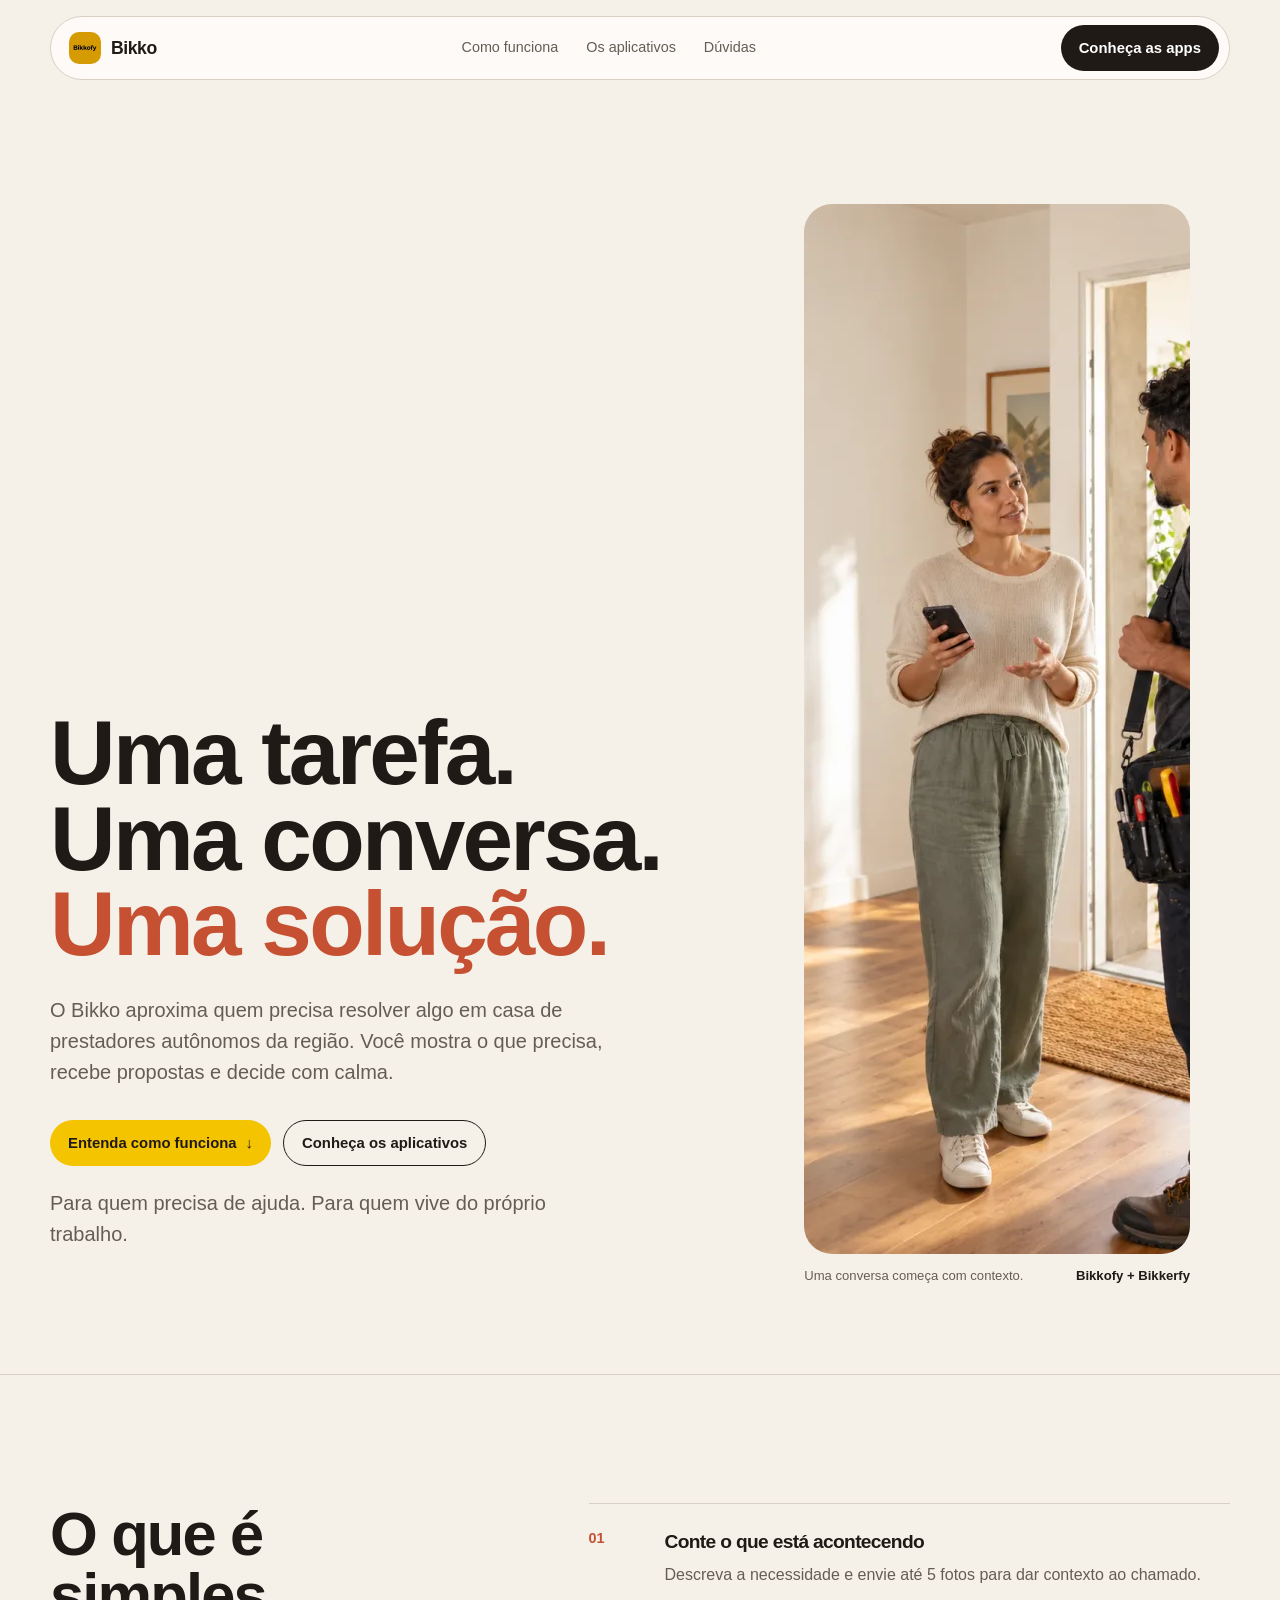
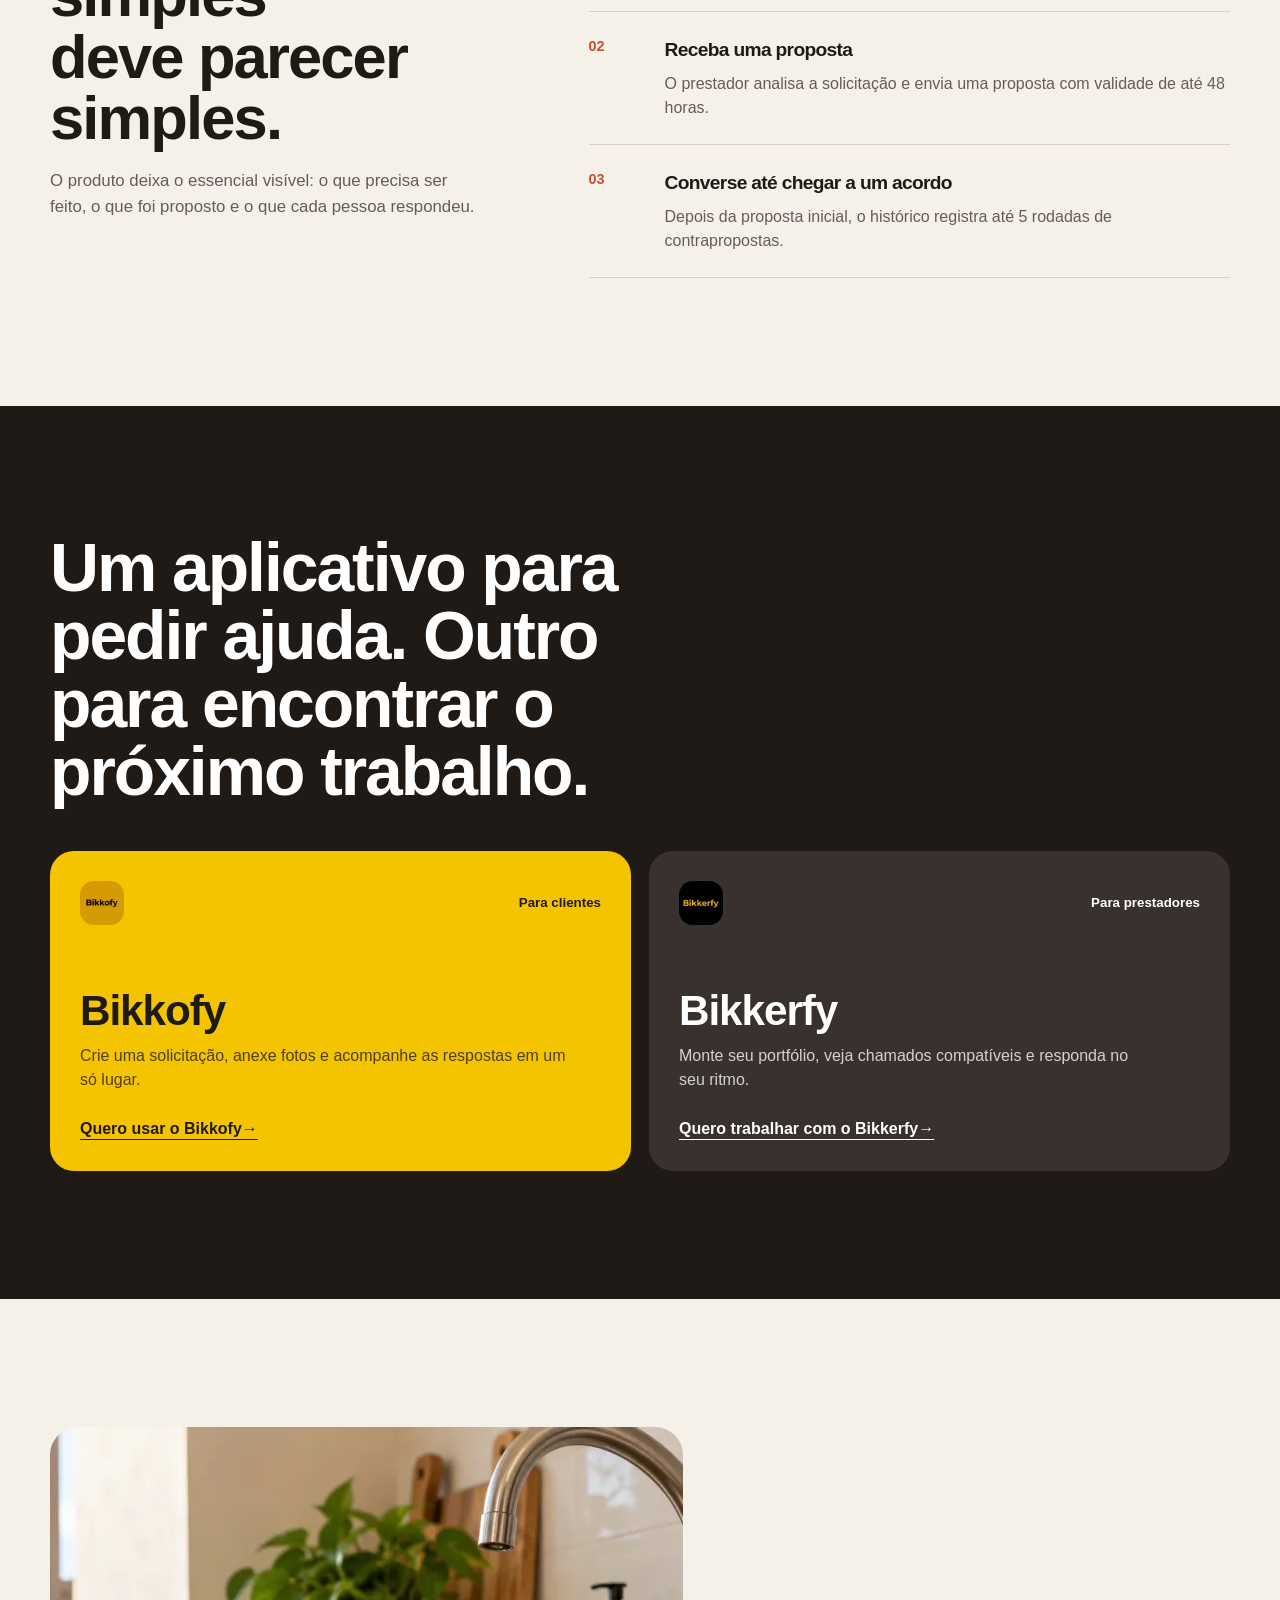
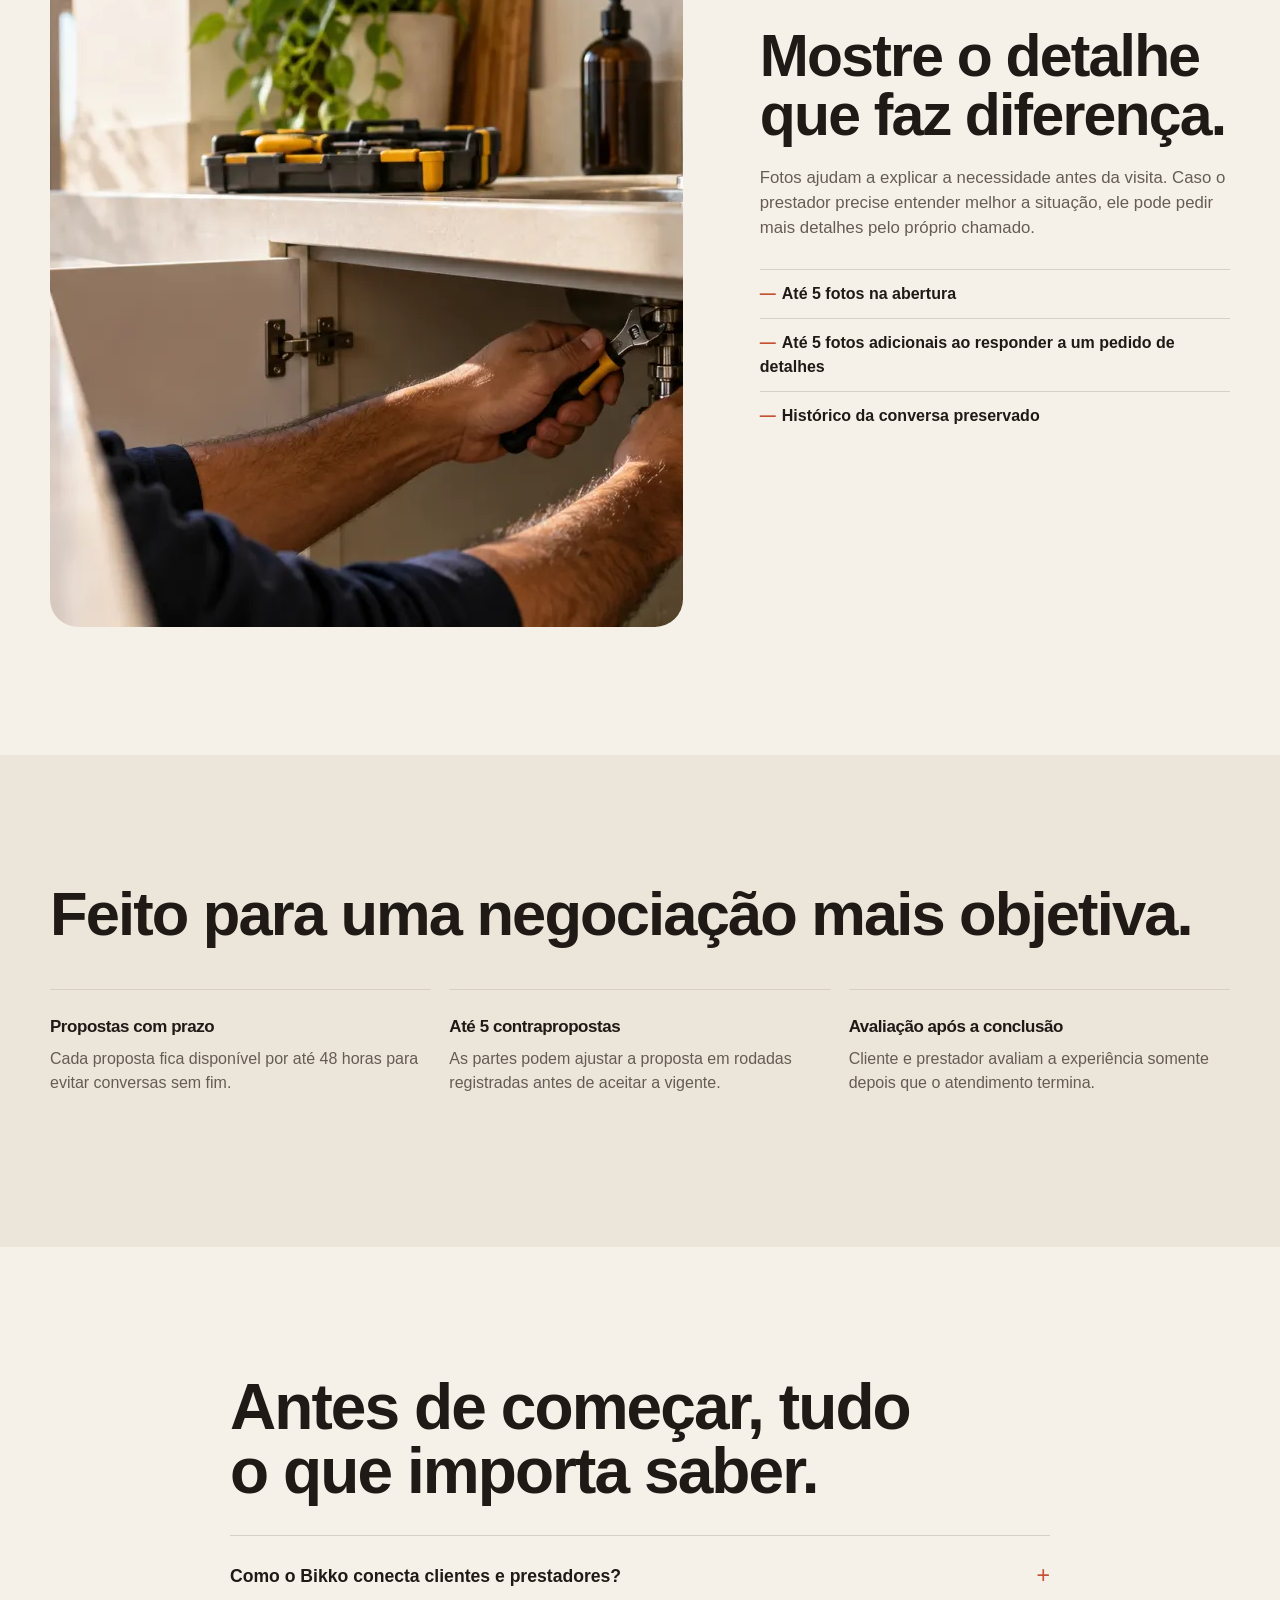
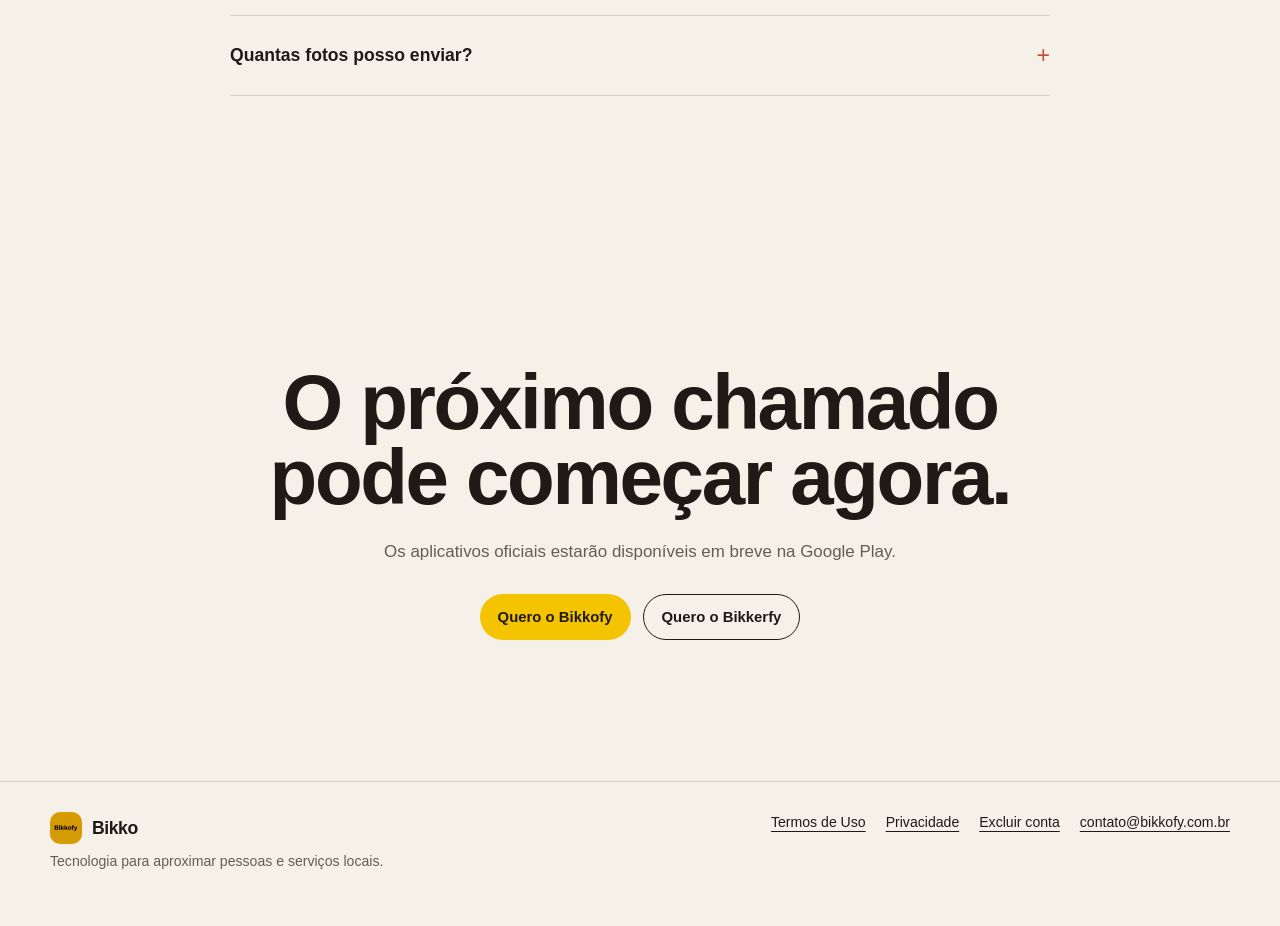
==== commit 9e06ea1e: "refine landing and legal content" ====
--- a/index.html
+++ b/index.html
@@ -1,45 +1,26 @@
-<!DOCTYPE html>
+<!doctype html>
 <html lang="pt-BR">
 <head>
-  <meta charset="UTF-8" />
-  <meta name="viewport" content="width=device-width, initial-scale=1.0" />
-
-  <!-- Primary SEO Meta Tags -->
-  <title>Bikko: Aplicativo de Serviços Residenciais e Bicos Rápidos</title>
-  <meta name="title" content="Bikko: Aplicativo de Serviços Residenciais e Bicos Rápidos" />
-  <meta name="description" content="Encontre diaristas, eletricistas, encanadores e montadores de confiança. Orçamento rápido, negociação direta e sem taxas abusivas. Baixe o app!" />
-  <meta name="keywords" content="aplicativo de serviços residenciais, contratar diarista sp, encanador 24h perto de mim, eletricista residencial preco, marido de aluguel, bico para autonomos, bikko, bikkofy, bikkerfy" />
-  <meta name="author" content="Bikko Tecnologia" />
-  <meta name="robots" content="index, follow, max-snippet:-1, max-image-preview:large, max-video-preview:-1" />
-  <link rel="canonical" href="https://bikkofy.com.br/" />
-
-  <!-- Open Graph / Facebook -->
-  <meta property="og:type" content="website" />
-  <meta property="og:url" content="https://bikkofy.com.br/" />
-  <meta property="og:title" content="Bikko: Aplicativo de Serviços Residenciais e Bicos Rápidos" />
-  <meta property="og:description" content="Encontre profissionais autônomos para serviços rápidos em casa. Orçamentos com fotos, contrapropostas em tempo real e pagamento 100% direto sem taxas abusivas." />
-  <meta property="og:image" content="https://bikkofy.com.br/assets/icons/bikkofy_icon.webp" />
-  <meta property="og:locale" content="pt_BR" />
-  <meta property="og:site_name" content="Bikko" />
-
-  <!-- Twitter Card -->
-  <meta name="twitter:card" content="summary_large_image" />
-  <meta name="twitter:url" content="https://bikkofy.com.br/" />
-  <meta name="twitter:title" content="Bikko: Aplicativo de Serviços Residenciais e Bicos Rápidos" />
-  <meta name="twitter:description" content="Encontre profissionais autônomos para serviços rápidos em casa. Orçamentos com fotos, contrapropostas em tempo real e pagamento direto." />
-  <meta name="twitter:image" content="https://bikkofy.com.br/assets/icons/bikkofy_icon.webp" />
-
-  <!-- Favicon & Mobile Theme -->
-  <link rel="icon" type="image/webp" href="assets/icons/bikkofy_icon.webp" />
-  <meta name="theme-color" content="#060608" />
-  <meta name="apple-mobile-web-app-status-bar-style" content="black-translucent" />
-
-  <!-- Google Fonts: Inter & JetBrains Mono for subtle technical details -->
-  <link rel="preconnect" href="https://fonts.googleapis.com" />
-  <link rel="preconnect" href="https://fonts.gstatic.com" crossorigin />
-  <link href="https://fonts.googleapis.com/css2?family=Inter:ital,wght@0,300;0,400;0,500;0,600;0,700;0,800;0,900;1,300;1,400&family=JetBrains+Mono:wght@400;500;600&display=swap" rel="stylesheet" />
-
-  <!-- Structured Data: JSON-LD (Schema.org Organization, SoftwareApplication & FAQPage) -->
+  <meta charset="utf-8">
+  <meta name="viewport" content="width=device-width, initial-scale=1">
+  <meta name="theme-color" content="#f5f1e9">
+  <meta name="color-scheme" content="light">
+  <title>Bikko — Serviços locais, do seu jeito</title>
+  <meta name="description" content="Encontre prestadores autônomos para serviços locais. Envie fotos, receba propostas e negocie diretamente pelo aplicativo Bikko.">
+  <meta name="robots" content="index, follow, max-snippet:-1, max-image-preview:large, max-video-preview:-1">
+  <link rel="canonical" href="https://bikkofy.com.br/">
+  <meta property="og:type" content="website">
+  <meta property="og:locale" content="pt_BR">
+  <meta property="og:site_name" content="Bikko">
+  <meta property="og:url" content="https://bikkofy.com.br/">
+  <meta property="og:title" content="Bikko — Serviços locais, do seu jeito">
+  <meta property="og:description" content="Conexão direta entre quem precisa resolver uma tarefa e prestadores autônomos da região.">
+  <meta property="og:image" content="https://bikkofy.com.br/assets/editorial/bikko-casa-e-profissional.webp">
+  <meta name="twitter:card" content="summary_large_image">
+  <meta name="twitter:title" content="Bikko — Serviços locais, do seu jeito">
+  <meta name="twitter:description" content="Conexão direta entre quem precisa resolver uma tarefa e prestadores autônomos da região.">
+  <meta name="twitter:image" content="https://bikkofy.com.br/assets/editorial/bikko-casa-e-profissional.webp">
+  <link rel="icon" type="image/webp" href="assets/icons/bikkofy_icon.webp">
   <script type="application/ld+json">
   {
     "@context": "https://schema.org",
@@ -50,2111 +31,91 @@
         "name": "Bikko",
         "url": "https://bikkofy.com.br/",
         "logo": "https://bikkofy.com.br/assets/icons/bikkofy_icon.webp",
-        "sameAs": [
-          "https://github.com/emersonfiwre/bikkoweb"
-        ],
-        "contactPoint": {
-          "@type": "ContactPoint",
-          "email": "contato@bikkofy.com.br",
-          "contactType": "customer service",
-          "availableLanguage": "Portuguese"
-        },
-        "description": "Plataforma de intermediação de serviços locais e bicos que conecta clientes (Bikkofy) e profissionais autônomos (Bikkerfy)."
+        "email": "contato@bikkofy.com.br",
+        "description": "Plataforma que conecta clientes e prestadores autônomos para serviços locais.",
+        "sameAs": ["https://github.com/emersonfiwre/bikkoweb"]
       },
       {
         "@type": "WebSite",
         "@id": "https://bikkofy.com.br/#website",
         "url": "https://bikkofy.com.br/",
         "name": "Bikko",
+        "inLanguage": "pt-BR",
         "publisher": { "@id": "https://bikkofy.com.br/#organization" }
-      },
-      {
-        "@type": "SoftwareApplication",
-        "name": "Bikkofy — Serviços Residenciais Rápidos",
-        "operatingSystem": "Android",
-        "applicationCategory": "BusinessApplication",
-        "offers": {
-          "@type": "Offer",
-          "price": "0",
-          "priceCurrency": "BRL"
-        },
-        "aggregateRating": {
-          "@type": "AggregateRating",
-          "ratingValue": "4.9",
-          "ratingCount": "1240"
-        }
-      },
-      {
-        "@type": "SoftwareApplication",
-        "name": "Bikkerfy — App do Profissional e Prestador",
-        "operatingSystem": "Android",
-        "applicationCategory": "BusinessApplication",
-        "offers": {
-          "@type": "Offer",
-          "price": "0",
-          "priceCurrency": "BRL"
-        },
-        "aggregateRating": {
-          "@type": "AggregateRating",
-          "ratingValue": "4.9",
-          "ratingCount": "890"
-        }
       },
       {
         "@type": "FAQPage",
         "mainEntity": [
-          {
-            "@type": "Question",
-            "name": "Como funciona o pagamento pelo serviço no Bikko?",
-            "acceptedAnswer": {
-              "@type": "Answer",
-              "text": "O pagamento é combinado e realizado 100% diretamente entre o cliente e o profissional prestador (Bikker) via Pix, dinheiro ou cartão ao concluir o serviço. A plataforma Bikko não retém pagamentos nem cobra comissões abusivas sobre o valor combinado."
-            }
-          },
-          {
-            "@type": "Question",
-            "name": "É cobrada alguma taxa para solicitar orçamentos?",
-            "acceptedAnswer": {
-              "@type": "Answer",
-              "text": "Não. Para o cliente, solicitar orçamentos no aplicativo Bikkofy é totalmente gratuito. Você pode descrever seu problema, anexar fotos e receber propostas de profissionais da sua região sem pagar nada por isso."
-            }
-          },
-          {
-            "@type": "Question",
-            "name": "Como funciona a rodada de contrapropostas de preço?",
-            "acceptedAnswer": {
-              "@type": "Answer",
-              "text": "A plataforma permite até 5 rodadas de contrapropostas entre cliente e profissional. Isso garante uma negociação justa e transparente em tempo real, onde ambas as partes concordam com o preço final antes da confirmação do serviço."
-            }
-          },
-          {
-            "@type": "Question",
-            "name": "Como me cadastrar para trabalhar e prestar serviços como Bikker?",
-            "acceptedAnswer": {
-              "@type": "Answer",
-              "text": "Basta baixar o aplicativo Bikkerfy na Google Play Store, informar seu telefone com validação segura por SMS (OTP), CPF válido e selecionar suas categorias de atuação com fotos do seu portfólio de serviços."
-            }
-          },
-          {
-            "@type": "Question",
-            "name": "Como o Bikko protege meus dados segundo a LGPD?",
-            "acceptedAnswer": {
-              "@type": "Answer",
-              "text": "Cumprimos rigorosamente a Lei Geral de Proteção de Dados (LGPD). Seus dados são protegidos por criptografia e você tem controle total para editar ou excluir sua conta diretamente no aplicativo a qualquer momento em 1 clique."
-            }
-          }
+          {"@type":"Question","name":"Como o Bikko conecta clientes e prestadores?","acceptedAnswer":{"@type":"Answer","text":"No Bikkofy, o cliente descreve a necessidade e envia fotos. No Bikkerfy, o prestador mantém o portfólio, recebe solicitações compatíveis com sua região e responde às propostas."}},
+          {"@type":"Question","name":"Quantas fotos posso enviar?","acceptedAnswer":{"@type":"Answer","text":"A solicitação pode começar com até 5 fotos. Se o prestador pedir mais detalhes, o cliente pode enviar até 5 fotos complementares."}}
         ]
       }
     ]
   }
   </script>
-
   <style>
-    /* -------------------------------------------------------------
-       AWWWARDS-TIER DESIGN SYSTEM & TOKENS
-       Crafted with Obsidian Black, Micro-Glows and Precision Typography
-       ------------------------------------------------------------- */
-    :root {
-      --bg-dark: #060608;
-      --bg-subtle: #0B0B0E;
-      --bg-surface: #111116;
-      --bg-surface-elevated: #16161D;
-      --bg-card: rgba(18, 18, 24, 0.65);
-      --bg-card-hover: rgba(26, 26, 34, 0.75);
-      --bg-glass: rgba(10, 10, 14, 0.78);
-
-      --brand-yellow: #FFD600;
-      --brand-amber: #F2AD0D;
-      --brand-glow: rgba(255, 214, 0, 0.28);
-      --brand-glow-subtle: rgba(255, 214, 0, 0.08);
-
-      --text-primary: #FFFFFF;
-      --text-secondary: #9E9EA7;
-      --text-muted: #666672;
-      --text-subtle: #454550;
-
-      --border-subtle: rgba(255, 255, 255, 0.07);
-      --border-card: rgba(255, 255, 255, 0.09);
-      --border-focus: rgba(255, 214, 0, 0.45);
-      --border-active: rgba(255, 214, 0, 0.6);
-
-      --font-sans: 'Inter', -apple-system, BlinkMacSystemFont, 'SF Pro Display', 'Segoe UI', sans-serif;
-      --font-mono: 'JetBrains Mono', ui-monospace, Menlo, Consolas, monospace;
-
-      --radius-sm: 8px;
-      --radius-md: 14px;
-      --radius-lg: 20px;
-      --radius-xl: 28px;
-      --radius-full: 9999px;
-
-      --shadow-sm: 0 4px 12px rgba(0, 0, 0, 0.3);
-      --shadow-card: 0 20px 40px -15px rgba(0, 0, 0, 0.7);
-      --shadow-glow: 0 0 40px rgba(255, 214, 0, 0.2);
-
-      --container-max: 1220px;
-      --transition-standard: all 0.3s cubic-bezier(0.16, 1, 0.3, 1);
-      --transition-slow: all 0.6s cubic-bezier(0.16, 1, 0.3, 1);
-    }
-
-    * {
-      box-sizing: border-box;
-      margin: 0;
-      padding: 0;
-    }
-
-    html {
-      scroll-behavior: smooth;
-      color-scheme: dark;
-    }
-
-    body {
-      font-family: var(--font-sans);
-      background-color: var(--bg-dark);
-      color: var(--text-primary);
-      line-height: 1.6;
-      -webkit-font-smoothing: antialiased;
-      -moz-osx-font-smoothing: grayscale;
-      overflow-x: hidden;
-      position: relative;
-    }
-
-    /* Subtle Film Grain Texture Overlay for Awwwards Aesthetic */
-    body::before {
-      content: "";
-      position: fixed;
-      top: 0;
-      left: 0;
-      width: 100vw;
-      height: 100vh;
-      pointer-events: none;
-      z-index: 99999;
-      opacity: 0.025;
-      background-image: url("data:image/svg+xml,%3Csvg viewBox='0 0 200 200' xmlns='http://www.w3.org/2000/svg'%3E%3Cfilter id='noiseFilter'%3E%3CfeTurbulence type='fractalNoise' baseFrequency='0.8' numOctaves='3' stitchTiles='stitch'/%3E%3C/filter%3E%3Crect width='100%25' height='100%25' filter='url(%23noiseFilter)'/%3E%3C/svg%3E");
-    }
-
-    ::selection {
-      background: var(--brand-yellow);
-      color: #000000;
-    }
-
-    a {
-      color: inherit;
-      text-decoration: none;
-    }
-
-    img {
-      max-width: 100%;
-      height: auto;
-      display: block;
-    }
-
-    .container {
-      max-width: var(--container-max);
-      margin: 0 auto;
-      padding: 0 28px;
-    }
-
-    .mono-badge {
-      font-family: var(--font-mono);
-      font-size: 0.72rem;
-      letter-spacing: 0.1em;
-      text-transform: uppercase;
-      color: var(--brand-yellow);
-    }
-
-    /* -------------------------------------------------------------
-       SITE NAVIGATION (FROSTED GLASS WITH LIVE STATUS)
-       ------------------------------------------------------------- */
-    .site-nav {
-      position: fixed;
-      top: 0;
-      left: 0;
-      right: 0;
-      z-index: 1000;
-      background: var(--bg-glass);
-      backdrop-filter: blur(28px) saturate(180%);
-      -webkit-backdrop-filter: blur(28px) saturate(180%);
-      border-bottom: 1px solid var(--border-subtle);
-      transition: var(--transition-standard);
-    }
-
-    .nav-inner {
-      display: flex;
-      align-items: center;
-      justify-content: space-between;
-      height: 76px;
-    }
-
-    .brand-logo-group {
-      display: flex;
-      align-items: center;
-      gap: 12px;
-    }
-
-    .brand-logo-badge {
-      width: 42px;
-      height: 42px;
-      border-radius: 12px;
-      overflow: hidden;
-      box-shadow: 0 2px 14px rgba(0, 0, 0, 0.6);
-      border: 1px solid rgba(255, 214, 0, 0.35);
-      display: flex;
-      align-items: center;
-      justify-content: center;
-      background: #000000;
-      transition: var(--transition-standard);
-    }
-
-    .brand-logo-group:hover .brand-logo-badge {
-      border-color: var(--brand-yellow);
-      transform: scale(1.04);
-      box-shadow: 0 0 20px rgba(255, 214, 0, 0.3);
-    }
-
-    .brand-title {
-      font-size: 1.35rem;
-      font-weight: 800;
-      letter-spacing: -0.035em;
-      color: #FFFFFF;
-      display: flex;
-      align-items: center;
-      gap: 4px;
-    }
-
-    .brand-title span {
-      color: var(--brand-yellow);
-    }
-
-    .nav-menu {
-      display: flex;
-      align-items: center;
-      gap: 32px;
-      list-style: none;
-    }
-
-    .nav-link {
-      font-size: 0.92rem;
-      font-weight: 500;
-      color: var(--text-secondary);
-      transition: var(--transition-standard);
-      position: relative;
-    }
-
-    .nav-link:hover {
-      color: #FFFFFF;
-    }
-
-    .nav-link::after {
-      content: "";
-      position: absolute;
-      bottom: -6px;
-      left: 0;
-      width: 0;
-      height: 2px;
-      background: var(--brand-yellow);
-      transition: width 0.25s ease;
-      border-radius: var(--radius-full);
-    }
-
-    .nav-link:hover::after {
-      width: 100%;
-    }
-
-    .nav-actions {
-      display: flex;
-      align-items: center;
-      gap: 16px;
-    }
-
-    .live-status-pill {
-      display: inline-flex;
-      align-items: center;
-      gap: 8px;
-      padding: 6px 14px;
-      border-radius: var(--radius-full);
-      background: rgba(255, 255, 255, 0.04);
-      border: 1px solid var(--border-subtle);
-      font-family: var(--font-mono);
-      font-size: 0.74rem;
-      color: var(--text-secondary);
-    }
-
-    .beacon-dot {
-      width: 7px;
-      height: 7px;
-      border-radius: 50%;
-      background: #00E676;
-      box-shadow: 0 0 10px #00E676;
-      animation: pulse 2s infinite ease-in-out;
-    }
-
-    @keyframes pulse {
-      0%, 100% { transform: scale(1); opacity: 1; }
-      50% { transform: scale(1.3); opacity: 0.6; }
-    }
-
-    /* -------------------------------------------------------------
-       HERO SECTION (EDITORIAL & ATMOSPHERIC)
-       ------------------------------------------------------------- */
-    .hero-section {
-      padding: 170px 0 110px;
-      position: relative;
-      text-align: center;
-      overflow: hidden;
-    }
-
-    .hero-glow-bg {
-      position: absolute;
-      top: -140px;
-      left: 50%;
-      transform: translateX(-50%);
-      width: 900px;
-      height: 550px;
-      background: radial-gradient(ellipse at center, rgba(255, 214, 0, 0.12) 0%, rgba(242, 173, 13, 0.03) 50%, transparent 70%);
-      filter: blur(80px);
-      pointer-events: none;
-      z-index: 0;
-    }
-
-    .hero-content {
-      position: relative;
-      z-index: 1;
-      max-width: 920px;
-      margin: 0 auto;
-    }
-
-    .pill-badge {
-      display: inline-flex;
-      align-items: center;
-      gap: 10px;
-      background: rgba(255, 214, 0, 0.07);
-      border: 1px solid rgba(255, 214, 0, 0.28);
-      color: var(--brand-yellow);
-      font-size: 0.8rem;
-      font-weight: 600;
-      text-transform: uppercase;
-      letter-spacing: 0.08em;
-      padding: 7px 18px;
-      border-radius: var(--radius-full);
-      margin-bottom: 28px;
-      backdrop-filter: blur(14px);
-    }
-
-    .hero-title {
-      font-size: clamp(2.7rem, 5.8vw, 4.8rem);
-      font-weight: 900;
-      letter-spacing: -0.045em;
-      line-height: 1.06;
-      margin-bottom: 26px;
-      color: #FFFFFF;
-    }
-
-    .hero-title .serif-italic {
-      font-style: italic;
-      font-weight: 300;
-      color: var(--brand-yellow);
-      letter-spacing: -0.02em;
-    }
-
-    .hero-subtitle {
-      font-size: clamp(1.1rem, 2vw, 1.28rem);
-      color: var(--text-secondary);
-      max-width: 740px;
-      margin: 0 auto 40px;
-      line-height: 1.6;
-      font-weight: 400;
-    }
-
-    /* Google Play Store Badge Button */
-    .hero-cta-group {
-      display: flex;
-      align-items: center;
-      justify-content: center;
-      gap: 18px;
-      flex-wrap: wrap;
-      margin-bottom: 64px;
-    }
-
-    .btn-playstore {
-      display: inline-flex;
-      align-items: center;
-      gap: 14px;
-      background: #08080B;
-      border: 1px solid rgba(255, 255, 255, 0.22);
-      border-radius: 16px;
-      padding: 12px 24px;
-      text-decoration: none;
-      transition: var(--transition-standard);
-      box-shadow: 0 4px 20px rgba(0, 0, 0, 0.6);
-      cursor: pointer;
-      text-align: left;
-      position: relative;
-      overflow: hidden;
-    }
-
-    .btn-playstore::before {
-      content: "";
-      position: absolute;
-      top: 0;
-      left: -100%;
-      width: 100%;
-      height: 100%;
-      background: linear-gradient(90deg, transparent, rgba(255, 214, 0, 0.08), transparent);
-      transition: left 0.6s ease;
-    }
-
-    .btn-playstore:hover::before {
-      left: 100%;
-    }
-
-    .btn-playstore:hover {
-      transform: translateY(-3px);
-      border-color: var(--brand-yellow);
-      box-shadow: 0 10px 30px rgba(255, 214, 0, 0.28), 0 0 15px rgba(255, 214, 0, 0.15);
-      background: #101015;
-    }
-
-    .play-svg {
-      width: 28px;
-      height: 28px;
-      flex-shrink: 0;
-    }
-
-    .playstore-text {
-      display: flex;
-      flex-direction: column;
-    }
-
-    .playstore-sub {
-      font-size: 0.65rem;
-      font-weight: 700;
-      color: var(--text-muted);
-      text-transform: uppercase;
-      letter-spacing: 0.08em;
-      line-height: 1.1;
-    }
-
-    .playstore-title {
-      font-size: 1.2rem;
-      font-weight: 800;
-      color: #FFFFFF;
-      letter-spacing: -0.02em;
-      line-height: 1.2;
-    }
-
-    .playstore-app {
-      font-size: 0.76rem;
-      font-weight: 700;
-      color: var(--brand-yellow);
-      line-height: 1.1;
-      margin-top: 2px;
-    }
-
-    /* Floating Toast Notice (Apple Style) */
-    .toast-notice {
-      position: fixed;
-      top: 92px;
-      left: 50%;
-      transform: translateX(-50%) translateY(-25px);
-      background: rgba(18, 18, 22, 0.94);
-      backdrop-filter: blur(24px) saturate(180%);
-      -webkit-backdrop-filter: blur(24px) saturate(180%);
-      border: 1px solid var(--brand-yellow);
-      box-shadow: 0 12px 35px rgba(0, 0, 0, 0.8), 0 0 25px rgba(255, 214, 0, 0.25);
-      color: #FFFFFF;
-      padding: 14px 26px;
-      border-radius: var(--radius-full);
-      font-size: 0.94rem;
-      font-weight: 600;
-      display: flex;
-      align-items: center;
-      gap: 12px;
-      z-index: 2000;
-      opacity: 0;
-      pointer-events: none;
-      transition: all 0.35s cubic-bezier(0.16, 1, 0.3, 1);
-    }
-
-    .toast-notice.show {
-      opacity: 1;
-      transform: translateX(-50%) translateY(0);
-      pointer-events: auto;
-    }
-
-    /* Social Proof Bar */
-    .metrics-strip {
-      display: grid;
-      grid-template-columns: repeat(auto-fit, minmax(200px, 1fr));
-      gap: 20px;
-      padding: 24px 36px;
-      background: var(--bg-card);
-      border: 1px solid var(--border-card);
-      border-radius: var(--radius-lg);
-      backdrop-filter: blur(24px);
-      box-shadow: var(--shadow-card);
-      max-width: 980px;
-      margin: 0 auto;
-    }
-
-    .metric-item {
-      display: flex;
-      flex-direction: column;
-      align-items: center;
-      gap: 4px;
-    }
-
-    .metric-val {
-      font-size: 1.6rem;
-      font-weight: 800;
-      color: #FFFFFF;
-      letter-spacing: -0.03em;
-    }
-
-    .metric-val span {
-      color: var(--brand-yellow);
-    }
-
-    .metric-label {
-      font-family: var(--font-mono);
-      font-size: 0.74rem;
-      color: var(--text-muted);
-      text-transform: uppercase;
-      letter-spacing: 0.08em;
-    }
-
-    /* -------------------------------------------------------------
-       INTERACTIVE LIVE NEGOTIATION SIMULATOR
-       (AWWWARDS SIGNATURE FEATURE COMPONENT)
-       ------------------------------------------------------------- */
-    .simulator-wrapper {
-      max-width: 980px;
-      margin: 64px auto 0;
-      background: radial-gradient(circle at top left, rgba(255, 214, 0, 0.05), transparent 60%), #0D0D12;
-      border: 1px solid var(--border-card);
-      border-radius: var(--radius-xl);
-      padding: 36px 40px;
-      box-shadow: var(--shadow-card);
-      text-align: left;
-      position: relative;
-      overflow: hidden;
-    }
-
-    .simulator-header {
-      display: flex;
-      align-items: center;
-      justify-content: space-between;
-      border-bottom: 1px solid var(--border-subtle);
-      padding-bottom: 20px;
-      margin-bottom: 28px;
-      flex-wrap: wrap;
-      gap: 12px;
-    }
-
-    .simulator-title-group h3 {
-      font-size: 1.25rem;
-      font-weight: 800;
-      letter-spacing: -0.02em;
-      color: #FFFFFF;
-    }
-
-    .simulator-title-group p {
-      font-size: 0.88rem;
-      color: var(--text-secondary);
-    }
-
-    .sim-rounds-badge {
-      font-family: var(--font-mono);
-      font-size: 0.75rem;
-      background: rgba(255, 214, 0, 0.1);
-      border: 1px solid rgba(255, 214, 0, 0.3);
-      color: var(--brand-yellow);
-      padding: 6px 14px;
-      border-radius: var(--radius-full);
-      font-weight: 600;
-    }
-
-    .sim-dialogue {
-      display: flex;
-      flex-direction: column;
-      gap: 16px;
-      margin-bottom: 24px;
-    }
-
-    .sim-bubble {
-      display: flex;
-      align-items: flex-start;
-      gap: 14px;
-      max-width: 85%;
-      padding: 16px 20px;
-      border-radius: var(--radius-lg);
-      font-size: 0.94rem;
-      line-height: 1.5;
-    }
-
-    .sim-bubble-client {
-      align-self: flex-start;
-      background: rgba(255, 255, 255, 0.05);
-      border: 1px solid var(--border-subtle);
-      border-bottom-left-radius: 4px;
-    }
-
-    .sim-bubble-bikker {
-      align-self: flex-end;
-      background: rgba(255, 214, 0, 0.08);
-      border: 1px solid rgba(255, 214, 0, 0.25);
-      border-bottom-right-radius: 4px;
-      color: #FFFFFF;
-    }
-
-    .bubble-avatar {
-      width: 34px;
-      height: 34px;
-      border-radius: 50%;
-      display: flex;
-      align-items: center;
-      justify-content: center;
-      font-weight: 700;
-      font-size: 0.8rem;
-      flex-shrink: 0;
-    }
-
-    .avatar-client { background: #27272A; color: #FFF; }
-    .avatar-bikker { background: var(--brand-yellow); color: #000; }
-
-    .bubble-meta {
-      font-size: 0.75rem;
-      font-family: var(--font-mono);
-      color: var(--text-muted);
-      margin-bottom: 4px;
-    }
-
-    .sim-tag-price {
-      display: inline-block;
-      font-weight: 800;
-      color: var(--brand-yellow);
-      background: rgba(0, 0, 0, 0.4);
-      padding: 2px 8px;
-      border-radius: 6px;
-    }
-
-    .sim-footer-deal {
-      display: flex;
-      align-items: center;
-      justify-content: space-between;
-      background: rgba(0, 230, 118, 0.06);
-      border: 1px solid rgba(0, 230, 118, 0.25);
-      border-radius: var(--radius-md);
-      padding: 14px 20px;
-      font-size: 0.9rem;
-      color: #E4E4E7;
-      flex-wrap: wrap;
-      gap: 10px;
-    }
-
-    .deal-status {
-      display: flex;
-      align-items: center;
-      gap: 8px;
-      color: #00E676;
-      font-weight: 700;
-      font-family: var(--font-mono);
-      font-size: 0.85rem;
-    }
-
-    /* -------------------------------------------------------------
-       SECTION SYSTEM & HEADINGS
-       ------------------------------------------------------------- */
-    .section-spacing {
-      padding: 120px 0;
-      position: relative;
-    }
-
-    .section-header {
-      text-align: center;
-      max-width: 780px;
-      margin: 0 auto 64px;
-    }
-
-    .section-tag {
-      font-family: var(--font-mono);
-      color: var(--brand-yellow);
-      font-size: 0.78rem;
-      font-weight: 600;
-      text-transform: uppercase;
-      letter-spacing: 0.12em;
-      margin-bottom: 14px;
-      display: inline-block;
-    }
-
-    .section-title {
-      font-size: clamp(2.1rem, 3.8vw, 3.2rem);
-      font-weight: 900;
-      letter-spacing: -0.035em;
-      line-height: 1.14;
-      margin-bottom: 18px;
-    }
-
-    .section-desc {
-      font-size: 1.1rem;
-      color: var(--text-secondary);
-      line-height: 1.65;
-    }
-
-    /* -------------------------------------------------------------
-       PERSONA SWITCHER (APPLE HIGH-CONTRAST TABS)
-       ------------------------------------------------------------- */
-    .persona-tabs-wrapper {
-      display: flex;
-      justify-content: center;
-      margin-bottom: 48px;
-    }
-
-    .persona-tabs {
-      display: inline-flex;
-      background: var(--bg-surface-elevated);
-      padding: 6px;
-      border-radius: var(--radius-full);
-      border: 1px solid var(--border-card);
-      box-shadow: 0 4px 20px rgba(0, 0, 0, 0.5);
-    }
-
-    .persona-tab-btn {
-      background: transparent;
-      border: none;
-      color: var(--text-secondary);
-      font-size: 0.95rem;
-      font-weight: 600;
-      padding: 12px 32px;
-      border-radius: var(--radius-full);
-      cursor: pointer;
-      transition: var(--transition-standard);
-      display: flex;
-      align-items: center;
-      gap: 10px;
-    }
-
-    .persona-tab-btn.active {
-      background: linear-gradient(135deg, var(--brand-yellow), var(--brand-amber));
-      color: #000000;
-      font-weight: 700;
-      box-shadow: 0 4px 18px rgba(255, 214, 0, 0.3);
-    }
-
-    .persona-panel {
-      display: none;
-      animation: fadeIn 0.4s cubic-bezier(0.16, 1, 0.3, 1) forwards;
-    }
-
-    .persona-panel.active {
-      display: grid;
-      grid-template-columns: 1fr 1fr;
-      gap: 48px;
-      align-items: center;
-    }
-
-    @keyframes fadeIn {
-      from { opacity: 0; transform: translateY(16px); }
-      to { opacity: 1; transform: translateY(0); }
-    }
-
-    .persona-card-visual {
-      background: radial-gradient(circle at 50% 30%, rgba(255, 214, 0, 0.08), transparent 70%), var(--bg-card);
-      border: 1px solid var(--border-card);
-      border-radius: var(--radius-xl);
-      padding: 48px 36px;
-      text-align: center;
-      box-shadow: var(--shadow-card);
-      position: relative;
-    }
-
-    .persona-card-visual img {
-      max-height: 440px;
-      margin: 0 auto;
-      object-fit: contain;
-      filter: drop-shadow(0 25px 40px rgba(0, 0, 0, 0.8));
-      transition: transform 0.5s ease;
-    }
-
-    .persona-card-visual:hover img {
-      transform: scale(1.02);
-    }
-
-    .persona-card-text {
-      display: flex;
-      flex-direction: column;
-      gap: 26px;
-    }
-
-    .feature-item {
-      display: flex;
-      align-items: flex-start;
-      gap: 18px;
-    }
-
-    /* Handcrafted Vector Icon Frames (No Emojis) */
-    .feature-icon-frame {
-      width: 46px;
-      height: 46px;
-      border-radius: 12px;
-      background: rgba(255, 214, 0, 0.08);
-      border: 1px solid rgba(255, 214, 0, 0.28);
-      display: flex;
-      align-items: center;
-      justify-content: center;
-      color: var(--brand-yellow);
-      flex-shrink: 0;
-      transition: var(--transition-standard);
-    }
-
-    .feature-item:hover .feature-icon-frame {
-      border-color: var(--brand-yellow);
-      background: rgba(255, 214, 0, 0.16);
-      transform: translateY(-2px);
-      box-shadow: 0 4px 14px rgba(255, 214, 0, 0.2);
-    }
-
-    .feature-item h3 {
-      font-size: 1.15rem;
-      font-weight: 700;
-      color: #FFFFFF;
-      margin-bottom: 4px;
-      letter-spacing: -0.015em;
-    }
-
-    .feature-item p {
-      color: var(--text-secondary);
-      font-size: 0.95rem;
-      line-height: 1.55;
-    }
-
-    /* -------------------------------------------------------------
-       CATEGORIES GRID (AWWWARDS CARDS WITH MONO INDEXING)
-       ------------------------------------------------------------- */
-    .categories-grid {
-      display: grid;
-      grid-template-columns: repeat(auto-fill, minmax(215px, 1fr));
-      gap: 22px;
-    }
-
-    .category-card {
-      background: var(--bg-card);
-      border: 1px solid var(--border-card);
-      border-radius: var(--radius-lg);
-      padding: 26px 20px;
-      text-align: center;
-      transition: var(--transition-standard);
-      position: relative;
-      overflow: hidden;
-      display: flex;
-      flex-direction: column;
-      align-items: center;
-    }
-
-    .category-card::before {
-      content: "";
-      position: absolute;
-      inset: 0;
-      background: radial-gradient(circle at 50% 0%, rgba(255, 214, 0, 0.1), transparent 70%);
-      opacity: 0;
-      transition: opacity 0.3s ease;
-      pointer-events: none;
-    }
-
-    .category-card:hover {
-      background: var(--bg-card-hover);
-      border-color: rgba(255, 214, 0, 0.35);
-      transform: translateY(-5px);
-      box-shadow: 0 16px 36px rgba(0, 0, 0, 0.6), 0 0 24px rgba(255, 214, 0, 0.12);
-    }
-
-    .category-card:hover::before {
-      opacity: 1;
-    }
-
-    .category-mono-tag {
-      font-family: var(--font-mono);
-      font-size: 0.68rem;
-      color: var(--text-muted);
-      align-self: flex-start;
-      margin-bottom: 12px;
-      letter-spacing: 0.08em;
-    }
-
-    .category-icon-wrap {
-      width: 90px;
-      height: 90px;
-      margin-bottom: 16px;
-      display: flex;
-      align-items: center;
-      justify-content: center;
-      border-radius: 20px;
-      background: rgba(255, 255, 255, 0.02);
-      padding: 8px;
-      transition: var(--transition-standard);
-    }
-
-    .category-card:hover .category-icon-wrap {
-      transform: scale(1.08);
-      filter: drop-shadow(0 8px 16px rgba(0, 0, 0, 0.4));
-    }
-
-    .category-card h3 {
-      font-size: 1.08rem;
-      font-weight: 700;
-      color: #FFFFFF;
-      margin-bottom: 6px;
-      letter-spacing: -0.01em;
-    }
-
-    .category-card p {
-      font-size: 0.83rem;
-      color: var(--text-muted);
-      line-height: 1.45;
-    }
-
-    /* -------------------------------------------------------------
-       BENTO GRID (ASYMMETRIC PRODUCT ARCHITECTURE)
-       ------------------------------------------------------------- */
-    .bento-grid {
-      display: grid;
-      grid-template-columns: repeat(12, 1fr);
-      gap: 24px;
-    }
-
-    .bento-card {
-      background: var(--bg-card);
-      border: 1px solid var(--border-card);
-      border-radius: var(--radius-xl);
-      padding: 40px;
-      position: relative;
-      overflow: hidden;
-      backdrop-filter: blur(20px);
-      transition: var(--transition-standard);
-      display: flex;
-      flex-direction: column;
-      justify-content: space-between;
-    }
-
-    .bento-card:hover {
-      border-color: rgba(255, 214, 0, 0.35);
-      box-shadow: var(--shadow-card);
-      background: var(--bg-card-hover);
-    }
-
-    .bento-col-8 { grid-column: span 8; }
-    .bento-col-4 { grid-column: span 4; }
-    .bento-col-6 { grid-column: span 6; }
-    .bento-col-12 { grid-column: span 12; }
-
-    .bento-badge-group {
-      display: flex;
-      align-items: center;
-      justify-content: space-between;
-      margin-bottom: 20px;
-    }
-
-    .bento-badge {
-      display: inline-block;
-      font-family: var(--font-mono);
-      font-size: 0.72rem;
-      font-weight: 600;
-      color: var(--brand-yellow);
-      background: rgba(255, 214, 0, 0.08);
-      border: 1px solid rgba(255, 214, 0, 0.25);
-      padding: 4px 12px;
-      border-radius: var(--radius-full);
-      text-transform: uppercase;
-      letter-spacing: 0.08em;
-    }
-
-    .bento-card h3 {
-      font-size: 1.5rem;
-      font-weight: 800;
-      letter-spacing: -0.025em;
-      margin-bottom: 14px;
-      color: #FFFFFF;
-    }
-
-    .bento-card p {
-      font-size: 1rem;
-      color: var(--text-secondary);
-      line-height: 1.6;
-    }
-
-    .bento-highlight {
-      font-size: 2.2rem;
-      font-weight: 900;
-      color: var(--brand-yellow);
-      letter-spacing: -0.035em;
-      margin-top: 24px;
-    }
-
-    /* Comparison Bar inside Bento */
-    .comparison-strip {
-      display: flex;
-      gap: 16px;
-      margin-top: 24px;
-      flex-wrap: wrap;
-    }
-
-    .comp-pill {
-      flex: 1;
-      min-width: 130px;
-      padding: 12px 16px;
-      border-radius: var(--radius-md);
-      font-size: 0.85rem;
-    }
-
-    .comp-others {
-      background: rgba(255, 255, 255, 0.03);
-      border: 1px solid var(--border-subtle);
-      color: var(--text-muted);
-    }
-
-    .comp-bikko {
-      background: rgba(255, 214, 0, 0.08);
-      border: 1px solid var(--brand-yellow);
-      color: #FFFFFF;
-    }
-
-    /* -------------------------------------------------------------
-       STEP-BY-STEP (COMO FUNCIONA)
-       ------------------------------------------------------------- */
-    .steps-grid {
-      display: grid;
-      grid-template-columns: repeat(3, 1fr);
-      gap: 26px;
-    }
-
-    .step-card {
-      background: var(--bg-card);
-      border: 1px solid var(--border-card);
-      border-radius: var(--radius-lg);
-      padding: 40px 32px;
-      position: relative;
-      transition: var(--transition-standard);
-    }
-
-    .step-card:hover {
-      transform: translateY(-5px);
-      border-color: rgba(255, 214, 0, 0.35);
-      box-shadow: var(--shadow-card);
-    }
-
-    .step-top {
-      display: flex;
-      align-items: center;
-      justify-content: space-between;
-      margin-bottom: 28px;
-    }
-
-    .step-num {
-      font-family: var(--font-mono);
-      font-size: 1.4rem;
-      font-weight: 800;
-      color: var(--brand-yellow);
-    }
-
-    .step-icon-svg {
-      width: 26px;
-      height: 26px;
-      color: var(--text-muted);
-    }
-
-    .step-card h3 {
-      font-size: 1.3rem;
-      font-weight: 800;
-      margin-bottom: 12px;
-      color: #FFFFFF;
-      letter-spacing: -0.02em;
-    }
-
-    .step-card p {
-      font-size: 0.98rem;
-      color: var(--text-secondary);
-      line-height: 1.6;
-    }
-
-    /* -------------------------------------------------------------
-       FAQ ACCORDION (INTERACTIVE & REFINED)
-       ------------------------------------------------------------- */
-    .faq-container {
-      max-width: 860px;
-      margin: 0 auto;
-      display: flex;
-      flex-direction: column;
-      gap: 16px;
-    }
-
-    .faq-item {
-      background: var(--bg-card);
-      border: 1px solid var(--border-card);
-      border-radius: var(--radius-md);
-      overflow: hidden;
-      transition: var(--transition-standard);
-    }
-
-    .faq-item:hover {
-      border-color: rgba(255, 255, 255, 0.18);
-    }
-
-    .faq-question {
-      padding: 24px 28px;
-      font-size: 1.08rem;
-      font-weight: 700;
-      color: #FFFFFF;
-      cursor: pointer;
-      display: flex;
-      align-items: center;
-      justify-content: space-between;
-      user-select: none;
-      letter-spacing: -0.01em;
-    }
-
-    .faq-icon-svg {
-      width: 20px;
-      height: 20px;
-      color: var(--brand-yellow);
-      transition: transform 0.3s cubic-bezier(0.16, 1, 0.3, 1);
-      flex-shrink: 0;
-    }
-
-    .faq-item.open .faq-icon-svg {
-      transform: rotate(45deg);
-    }
-
-    .faq-answer {
-      max-height: 0;
-      overflow: hidden;
-      transition: max-height 0.35s ease-out, padding 0.35s ease;
-      color: var(--text-secondary);
-      font-size: 0.98rem;
-      line-height: 1.65;
-      padding: 0 28px;
-    }
-
-    .faq-item.open .faq-answer {
-      max-height: 350px;
-      padding: 0 28px 26px;
-    }
-
-    /* -------------------------------------------------------------
-       DOWNLOAD BANNER (APPLE CTA FINALE)
-       ------------------------------------------------------------- */
-    .download-card {
-      background: radial-gradient(circle at 80% 20%, rgba(255, 214, 0, 0.14), transparent 60%), #0E0E13;
-      border: 1px solid rgba(255, 214, 0, 0.3);
-      border-radius: var(--radius-xl);
-      padding: 72px 48px;
-      text-align: center;
-      box-shadow: 0 25px 60px rgba(0, 0, 0, 0.8), 0 0 50px rgba(255, 214, 0, 0.12);
-      position: relative;
-      overflow: hidden;
-    }
-
-    .download-card h2 {
-      font-size: clamp(2.2rem, 4.2vw, 3.4rem);
-      font-weight: 900;
-      letter-spacing: -0.035em;
-      margin-bottom: 20px;
-      line-height: 1.12;
-    }
-
-    .download-card p {
-      font-size: 1.18rem;
-      color: var(--text-secondary);
-      max-width: 660px;
-      margin: 0 auto 40px;
-      line-height: 1.6;
-    }
-
-    /* -------------------------------------------------------------
-       FOOTER (AWWWARDS EDITORIAL SITEMAP)
-       ------------------------------------------------------------- */
-    .site-footer {
-      background: #040405;
-      border-top: 1px solid var(--border-subtle);
-      padding: 90px 0 45px;
-      font-size: 0.92rem;
-    }
-
-    .footer-grid {
-      display: grid;
-      grid-template-columns: 2.2fr repeat(3, 1fr);
-      gap: 56px;
-      margin-bottom: 70px;
-    }
-
-    .footer-brand p {
-      color: var(--text-muted);
-      margin-top: 16px;
-      max-width: 340px;
-      line-height: 1.6;
-      font-size: 0.94rem;
-    }
-
-    .footer-col h4 {
-      font-family: var(--font-mono);
-      font-size: 0.8rem;
-      font-weight: 600;
-      text-transform: uppercase;
-      letter-spacing: 0.1em;
-      color: #FFFFFF;
-      margin-bottom: 20px;
-    }
-
-    .footer-col ul {
-      list-style: none;
-      display: flex;
-      flex-direction: column;
-      gap: 12px;
-    }
-
-    .footer-col a {
-      color: var(--text-secondary);
-      transition: var(--transition-standard);
-    }
-
-    .footer-col a:hover {
-      color: var(--brand-yellow);
-    }
-
-    .footer-bottom {
-      border-top: 1px solid rgba(255, 255, 255, 0.06);
-      padding-top: 32px;
-      display: flex;
-      justify-content: space-between;
-      align-items: center;
-      color: var(--text-muted);
-      font-size: 0.84rem;
-      flex-wrap: wrap;
-      gap: 16px;
-    }
-
-    /* -------------------------------------------------------------
-       RESPONSIVE DESIGN (MOBILE & TABLET)
-       ------------------------------------------------------------- */
-    @media (max-width: 992px) {
-      .persona-panel.active {
-        grid-template-columns: 1fr;
-      }
-      .bento-col-8, .bento-col-4, .bento-col-6 {
-        grid-column: span 12;
-      }
-      .steps-grid {
-        grid-template-columns: 1fr;
-      }
-      .footer-grid {
-        grid-template-columns: 1fr 1fr;
-      }
-      .nav-menu {
-        display: none;
-      }
-      .simulator-wrapper {
-        padding: 24px;
-      }
-      .sim-bubble {
-        max-width: 100%;
-      }
-    }
-
-    @media (max-width: 600px) {
-      .footer-grid {
-        grid-template-columns: 1fr;
-      }
-      .hero-section {
-        padding: 140px 0 70px;
-      }
-      .download-card {
-        padding: 44px 24px;
-      }
-      .btn-playstore {
-        width: 100%;
-        justify-content: center;
-      }
-    }
+    :root { --paper:#f5f1e9; --paper-deep:#ebe5da; --ink:#201a16; --ink-soft:#655d55; --line:#d8d0c4; --yellow:#f5c400; --yellow-deep:#e7ae00; --card:#fffdfa; --radius:28px; --wide:1180px; --sans:ui-sans-serif,-apple-system,BlinkMacSystemFont,"Segoe UI",sans-serif; }
+    * { box-sizing:border-box; }
+    html { scroll-behavior:smooth; }
+    body { margin:0; background:var(--paper); color:var(--ink); font-family:var(--sans); font-size:16px; line-height:1.5; text-rendering:optimizeLegibility; }
+    img { display:block; max-width:100%; } a { color:inherit; } button { font:inherit; }
+    :focus-visible { outline:3px solid var(--yellow-deep); outline-offset:4px; }
+    .shell { width:min(calc(100% - 40px),var(--wide)); margin:0 auto; }
+    .eyebrow { display:none; }
+    .eyebrow::before { width:8px; height:8px; border-radius:50%; background:#5d8b4a; box-shadow:0 0 0 5px rgba(93,139,74,.12); content:""; }
+    .skip-link { position:fixed; left:16px; top:-80px; z-index:10; padding:10px 14px; background:var(--ink); color:#fff; border-radius:10px; }
+    .skip-link:focus { top:16px; }
+    .site-header { padding:16px 0; }
+    .nav { min-height:62px; display:flex; align-items:center; justify-content:space-between; gap:24px; padding:8px 10px 8px 18px; border:1px solid var(--line); border-radius:999px; background:rgba(255,253,250,.82); }
+    .brand { display:inline-flex; align-items:center; gap:10px; text-decoration:none; font-weight:800; font-size:1.1rem; letter-spacing:-.025em; }
+    .brand img { width:32px; height:32px; border-radius:10px; }
+    .nav-links { display:flex; gap:28px; list-style:none; margin:0; padding:0; font-size:.9rem; }
+    .nav-links a { text-decoration:none; color:var(--ink-soft); }.nav-links a:hover { color:var(--ink); }
+    .nav-action,.button-primary,.button-quiet { border:0; border-radius:999px; cursor:pointer; display:inline-flex; align-items:center; justify-content:center; gap:9px; min-height:46px; padding:0 18px; text-decoration:none; font-size:.93rem; font-weight:750; transition:transform .18s ease,background-color .18s ease; }
+    .nav-action,.button-primary { background:var(--ink); color:#fff; }.button-primary { background:var(--yellow); color:var(--ink); }.button-quiet { border:1px solid var(--ink); background:transparent; color:var(--ink); }
+    .nav-action:hover,.button-primary:hover,.button-quiet:hover { transform:translateY(-2px); }
+    .hero { padding:92px 0 72px; }.hero-grid { display:grid; grid-template-columns:minmax(0,1.04fr) minmax(330px,.76fr); align-items:end; gap:clamp(32px,6vw,96px); }.hero-copy { padding-bottom:20px; }
+    h1,h2,h3,p { margin-top:0; }h1 { max-width:790px; margin-bottom:28px; font-size:clamp(3.65rem,7.1vw,7.25rem); line-height:.94; letter-spacing:-.03em; text-wrap:balance; }h1 em { color:#c65132; font-style:normal; }
+    .hero-copy>p { max-width:560px; margin-bottom:32px; color:var(--ink-soft); font-size:clamp(1.05rem,1.8vw,1.25rem); line-height:1.55; }.hero-actions { display:flex; flex-wrap:wrap; gap:12px; }.hero-note { margin:22px 0 0; color:var(--ink-soft); font-size:.88rem; }
+    .hero-art { position:relative; }.hero-art img { width:100%; aspect-ratio:4/5; border-radius:var(--radius); object-fit:cover; }.image-caption { display:flex; align-items:center; justify-content:space-between; gap:16px; margin-top:12px; color:var(--ink-soft); font-size:.82rem; }.image-caption span:last-child { font-weight:700; color:var(--ink); }
+    .divider { border:0; border-top:1px solid var(--line); margin:0; }.section { padding:clamp(72px,10vw,144px) 0; }.section-grid { display:grid; grid-template-columns:minmax(0,.68fr) minmax(0,1fr); gap:clamp(40px,8vw,120px); align-items:start; }.section-intro h2 { margin-bottom:20px; font-size:clamp(2.5rem,4.8vw,5rem); line-height:1; letter-spacing:-.03em; text-wrap:balance; }.section-intro p { max-width:55ch; color:var(--ink-soft); font-size:1.05rem; text-wrap:pretty; }
+    .steps { display:grid; gap:0; }.step { display:grid; grid-template-columns:58px 1fr; gap:18px; padding:24px 0; border-top:1px solid var(--line); }.step:last-child { border-bottom:1px solid var(--line); }.step-number { color:#c65132; font-size:.9rem; font-weight:800; }.step h3 { margin-bottom:7px; font-size:1.2rem; letter-spacing:-.035em; }.step p { margin-bottom:0; color:var(--ink-soft); }
+    .apps { background:var(--ink); color:#fff; }.apps-heading { max-width:760px; margin-bottom:46px; font-size:clamp(2.65rem,5.3vw,5.35rem); line-height:1; letter-spacing:-.03em; text-wrap:balance; }.apps-grid { display:grid; grid-template-columns:repeat(2,minmax(0,1fr)); gap:18px; }.app-card { display:flex; min-height:320px; flex-direction:column; justify-content:space-between; padding:30px; border-radius:24px; }.app-card.client { background:var(--yellow); color:var(--ink); }.app-card.provider { background:#38312d; color:#fff; }.app-card-top { display:flex; align-items:center; justify-content:space-between; gap:16px; }.app-card img { width:44px; height:44px; border-radius:14px; }.app-card small { font-weight:750; }.app-card h3 { max-width:430px; margin:36px 0 12px; font-size:clamp(2rem,3.3vw,3.4rem); line-height:1; letter-spacing:-.025em; text-wrap:balance; }.app-card p { max-width:55ch; margin-bottom:0; opacity:.78; text-wrap:pretty; }.app-card a { display:inline-flex; margin-top:25px; font-weight:750; text-underline-offset:5px; }
+    .photo-split { display:grid; grid-template-columns:minmax(0,1.05fr) minmax(280px,.78fr); gap:clamp(32px,6vw,88px); align-items:center; }.photo-split figure { margin:0; }.photo-split img { width:100%; aspect-ratio:3/2; border-radius:var(--radius); object-fit:cover; }.photo-copy h2 { margin-bottom:20px; font-size:clamp(2.4rem,4.6vw,4.8rem); line-height:1; letter-spacing:-.03em; text-wrap:balance; }.photo-copy p { max-width:55ch; color:var(--ink-soft); font-size:1.05rem; text-wrap:pretty; }.plain-list { display:grid; gap:12px; margin:28px 0 0; padding:0; list-style:none; }.plain-list li { padding-top:12px; border-top:1px solid var(--line); font-weight:650; }.plain-list span { display:inline-block; width:22px; color:#c65132; }
+    .rules { background:var(--paper-deep); }.rule-list { display:grid; grid-template-columns:repeat(3,minmax(0,1fr)); gap:18px; margin-top:44px; }.rule { padding:24px 0; border-top:1px solid var(--line); }.rule strong { display:block; margin-bottom:8px; font-size:1.06rem; letter-spacing:-.025em; }.rule p { margin:0; color:var(--ink-soft); }
+    .faq-wrap { max-width:820px; }.faq-wrap h2 { margin-bottom:32px; font-size:clamp(2.55rem,5vw,5rem); line-height:1; letter-spacing:-.03em; text-wrap:balance; }details { border-top:1px solid var(--line); }details:last-child { border-bottom:1px solid var(--line); }summary { display:flex; align-items:center; justify-content:space-between; gap:24px; padding:22px 0; cursor:pointer; font-size:1.1rem; font-weight:720; list-style:none; }summary::-webkit-details-marker { display:none; }summary::after { flex:0 0 auto; content:"+"; color:#c65132; font-size:1.45rem; font-weight:400; }details[open] summary::after { content:"–"; }details p { max-width:65ch; margin:-2px 0 24px; color:var(--ink-soft); text-wrap:pretty; }
+    .closing { padding:clamp(72px,11vw,144px) 0; text-align:center; }.closing h2 { max-width:840px; margin:0 auto 24px; font-size:clamp(3rem,6.1vw,6.5rem); line-height:.96; letter-spacing:-.03em; text-wrap:balance; }.closing p { max-width:55ch; margin:0 auto 30px; color:var(--ink-soft); font-size:1.06rem; text-wrap:pretty; }.store-row { display:flex; justify-content:center; flex-wrap:wrap; gap:12px; }
+    .site-footer { padding:30px 0 40px; border-top:1px solid var(--line); }.footer-grid { display:flex; align-items:flex-start; justify-content:space-between; gap:28px; }.footer-copy { max-width:360px; color:var(--ink-soft); font-size:.88rem; }.footer-links { display:flex; flex-wrap:wrap; justify-content:flex-end; gap:12px 20px; list-style:none; margin:0; padding:0; font-size:.88rem; }.footer-links a { text-underline-offset:4px; }.toast { position:fixed; left:50%; bottom:22px; z-index:20; width:min(calc(100% - 32px),440px); padding:14px 18px; border-radius:16px; background:var(--ink); color:#fff; box-shadow:0 14px 38px rgba(32,26,22,.24); opacity:0; pointer-events:none; text-align:center; transform:translate(-50%,20px); transition:opacity .2s ease,transform .2s ease; }.toast.show { opacity:1; transform:translate(-50%,0); }
+    @media (max-width:760px) { .shell { width:min(calc(100% - 28px),var(--wide)); }.site-header { padding-top:12px; }.nav { min-height:56px; padding:7px 8px 7px 14px; }.nav-links { display:none; }.nav-action { min-height:38px; padding:0 13px; font-size:.82rem; }.hero { padding:66px 0 58px; }.hero-grid,.section-grid,.photo-split,.apps-grid { grid-template-columns:1fr; }.hero-copy { padding-bottom:0; }.hero-art { max-width:500px; }.section { padding:74px 0; }.app-card { min-height:270px; }.rule-list { grid-template-columns:1fr; gap:0; }.footer-grid { flex-direction:column; }.footer-links { justify-content:flex-start; } }
+    @media (prefers-reduced-motion:reduce) { html { scroll-behavior:auto; }*,*::before,*::after { transition-duration:.01ms!important; animation-duration:.01ms!important; animation-iteration-count:1!important; } }
   </style>
 </head>
 <body>
-
-  <!-- =============================================================
-       SITE NAVIGATION BAR (FROSTED GLASS & LIVE STATUS)
-       ============================================================= -->
-  <header class="site-nav">
-    <div class="container nav-inner">
-      <a href="index.html" class="brand-logo-group" aria-label="Bikko Início">
-        <div class="brand-logo-badge">
-          <img src="assets/icons/bikkofy_icon.webp" alt="Ícone Oficial Bikko" width="42" height="42" />
-        </div>
-        <span class="brand-title">Bikko<span>.</span></span>
-      </a>
-
-      <nav aria-label="Navegação Principal">
-        <ul class="nav-menu">
-          <li><a href="#como-funciona" class="nav-link">Como Funciona</a></li>
-          <li><a href="#solucoes" class="nav-link">Para Clientes</a></li>
-          <li><a href="#solucoes" class="nav-link">Para Bikkers</a></li>
-          <li><a href="#categorias" class="nav-link">Categorias</a></li>
-          <li><a href="#diferenciais" class="nav-link">Diferenciais</a></li>
-          <li><a href="#faq" class="nav-link">FAQ</a></li>
-        </ul>
-      </nav>
-
-      <div class="nav-actions">
-        <div class="live-status-pill">
-          <span class="beacon-dot"></span>
-          <span>REDE ATIVA</span>
-        </div>
-        <a href="#download" class="btn-playstore" onclick="handlePlayStoreClick(event, 'Bikkofy')" style="padding: 8px 16px; border-radius: var(--radius-full); font-size: 0.85rem;" aria-label="Acessar Google Play">
-          <svg class="play-svg" style="width: 20px; height: 20px;" viewBox="0 0 512 512" xmlns="http://www.w3.org/2000/svg">
-            <path fill="#00D2FF" d="M48.2 26.2C44.7 30 42.7 35.8 42.7 43.6v424.8c0 7.8 2 13.6 5.5 17.4l2.4 2.4 237.9-237.9v-5.6L50.6 23.8l-2.4 2.4z"/>
-            <path fill="#00E676" d="M368.1 327.9l-79.6-79.6v-5.6l79.6-79.6 1.8 1 94.3 53.6c26.9 15.3 26.9 40.4 0 55.7l-94.3 53.6-1.8 .9z"/>
-            <path fill="#FF3D00" d="M370 327l-81.5-81.5L50.6 483.4c8.9 9.5 23.5 10.6 40 1.2L370 327z"/>
-            <path fill="#FFC400" d="M370 185L90.6 27.4C74.1 18 59.5 19.1 50.6 28.6L288.5 245.5 370 185z"/>
-          </svg>
-          <span style="font-weight: 700; color: #FFF; font-size: 0.85rem;">Google Play</span>
-        </a>
-      </div>
-    </div>
-  </header>
-
-  <!-- =============================================================
-       HERO SECTION (AWWWARDS EDITORIAL CRAFT)
-       ============================================================= -->
-  <main>
-    <section class="hero-section">
-      <div class="hero-glow-bg"></div>
-      <div class="container hero-content">
-        <div class="pill-badge">
-          <span class="mono-badge">PROTOCOLO DE SERVIÇOS 2.0</span>
-          <span>• Negociação Direta &amp; Sem Taxas</span>
-        </div>
-
-        <h1 class="hero-title">
-          Contrate profissionais locais.<br />
-          <span class="serif-italic">Com precisão</span> &amp; sem taxas abusivas.
-        </h1>
-
-        <p class="hero-subtitle">
-          O ecossistema que conecta você a diaristas, eletricistas, encanadores e técnicos qualificados em minutos. Orçamentos com inspeção por fotos, até 5 rodadas de contrapropostas e pagamento direto entre as partes.
-        </p>
-
-        <!-- Google Play Buttons (Sem o Link Ainda) -->
-        <div class="hero-cta-group">
-          <a href="#download" class="btn-playstore" onclick="handlePlayStoreClick(event, 'Bikkofy')" aria-label="Baixar Bikkofy no Google Play">
-            <svg class="play-svg" viewBox="0 0 512 512" xmlns="http://www.w3.org/2000/svg">
-              <path fill="#00D2FF" d="M48.2 26.2C44.7 30 42.7 35.8 42.7 43.6v424.8c0 7.8 2 13.6 5.5 17.4l2.4 2.4 237.9-237.9v-5.6L50.6 23.8l-2.4 2.4z"/>
-              <path fill="#00E676" d="M368.1 327.9l-79.6-79.6v-5.6l79.6-79.6 1.8 1 94.3 53.6c26.9 15.3 26.9 40.4 0 55.7l-94.3 53.6-1.8 .9z"/>
-              <path fill="#FF3D00" d="M370 327l-81.5-81.5L50.6 483.4c8.9 9.5 23.5 10.6 40 1.2L370 327z"/>
-              <path fill="#FFC400" d="M370 185L90.6 27.4C74.1 18 59.5 19.1 50.6 28.6L288.5 245.5 370 185z"/>
-            </svg>
-            <div class="playstore-text">
-              <span class="playstore-sub">DISPONÍVEL EM BREVE NO</span>
-              <span class="playstore-title">Google Play</span>
-              <span class="playstore-app">Bikkofy (Clientes)</span>
-            </div>
-          </a>
-
-          <a href="#download" class="btn-playstore" onclick="handlePlayStoreClick(event, 'Bikkerfy')" aria-label="Baixar Bikkerfy no Google Play">
-            <svg class="play-svg" viewBox="0 0 512 512" xmlns="http://www.w3.org/2000/svg">
-              <path fill="#00D2FF" d="M48.2 26.2C44.7 30 42.7 35.8 42.7 43.6v424.8c0 7.8 2 13.6 5.5 17.4l2.4 2.4 237.9-237.9v-5.6L50.6 23.8l-2.4 2.4z"/>
-              <path fill="#00E676" d="M368.1 327.9l-79.6-79.6v-5.6l79.6-79.6 1.8 1 94.3 53.6c26.9 15.3 26.9 40.4 0 55.7l-94.3 53.6-1.8 .9z"/>
-              <path fill="#FF3D00" d="M370 327l-81.5-81.5L50.6 483.4c8.9 9.5 23.5 10.6 40 1.2L370 327z"/>
-              <path fill="#FFC400" d="M370 185L90.6 27.4C74.1 18 59.5 19.1 50.6 28.6L288.5 245.5 370 185z"/>
-            </svg>
-            <div class="playstore-text">
-              <span class="playstore-sub">DISPONÍVEL EM BREVE NO</span>
-              <span class="playstore-title">Google Play</span>
-              <span class="playstore-app">Bikkerfy (Profissionais)</span>
-            </div>
-          </a>
-        </div>
-
-        <div class="metrics-strip">
-          <div class="metric-item">
-            <div class="metric-val">4.9<span>★</span></div>
-            <div class="metric-label">Rating Mútuo no App</div>
-          </div>
-          <div class="metric-item">
-            <div class="metric-val">+30</div>
-            <div class="metric-label">Categorias Atendidas</div>
-          </div>
-          <div class="metric-item">
-            <div class="metric-val">0<span>%</span></div>
-            <div class="metric-label">Taxa Oculta no Pagamento</div>
-          </div>
-          <div class="metric-item">
-            <div class="metric-val">100<span>%</span></div>
-            <div class="metric-label">Conforme à LGPD</div>
-          </div>
-        </div>
-
-        <!-- =============================================================
-             AWWWARDS INTERACTIVE COMPONENT: NEGOTIATION SIMULATOR
-             ============================================================= -->
-        <div class="simulator-wrapper" aria-label="Simulação da Negociação de Orçamento">
-          <div class="simulator-header">
-            <div class="simulator-title-group">
-              <h3>Simulador de Chamado em Tempo Real</h3>
-              <p>Veja como funciona a negociação direta de até 5 contrapropostas no Bikko</p>
-            </div>
-            <span class="sim-rounds-badge">RODADA 2 DE 5 ATIVA</span>
-          </div>
-
-          <div class="sim-dialogue">
-            <div class="sim-bubble sim-bubble-client">
-              <div class="bubble-avatar avatar-client">CL</div>
-              <div>
-                <div class="bubble-meta">Cliente (Bikkofy) • Vila Mariana, SP</div>
-                <p>Preciso trocar 3 tomadas e verificar o disjuntor principal que está desarmando. Anexei 3 fotos do quadro elétrico. Minha proposta inicial é <span class="sim-tag-price">R$ 160,00</span>.</p>
-              </div>
-            </div>
-
-            <div class="sim-bubble sim-bubble-bikker">
-              <div class="bubble-avatar avatar-bikker">BK</div>
-              <div>
-                <div class="bubble-meta">Carlos Silva (Eletricista Bikker) • 1.4 km de distância</div>
-                <p>Olá! Pelas fotos, o disjuntor é de 32A e precisa de reaperto nos barramentos. Consigo ir hoje às 14h com teste de carga por <span class="sim-tag-price">R$ 200,00</span>.</p>
-              </div>
-            </div>
-          </div>
-
-          <div class="sim-footer-deal">
-            <div class="deal-status">
-              <svg width="18" height="18" viewBox="0 0 24 24" fill="none" stroke="currentColor" stroke-width="2.5"><polyline points="20 6 9 17 4 12"/></svg>
-              <span>ACORDO CONFIRMADO • R$ 200,00</span>
-            </div>
-            <div style="font-size: 0.85rem; color: var(--text-muted);">
-              Pagamento direto entre as partes após a conclusão (Pix/Dinheiro) • Zero comissão retida
-            </div>
-          </div>
-        </div>
-
-      </div>
-    </section>
-
-    <!-- =============================================================
-         INTERACTIVE PERSONA SECTION (CLIENTE VS PRESTADOR)
-         ============================================================= -->
-    <section id="solucoes" class="section-spacing">
-      <div class="container">
-        <div class="section-header">
-          <span class="section-tag">DOIS APLICATIVOS • UMA PLATAFORMA</span>
-          <h2 class="section-title">Engenharia desenhada para quem contrata e para quem executa.</h2>
-          <p class="section-desc">
-            Eliminamos os intermediários que cobram de 20% a 30% das diárias. No ecossistema Bikko, a autonomia é total e a negociação é transparente.
-          </p>
-        </div>
-
-        <div class="persona-tabs-wrapper">
-          <div class="persona-tabs" role="tablist">
-            <button class="persona-tab-btn active" id="tab-btn-client" role="tab" aria-selected="true" onclick="switchTab('client')">
-              Sou Cliente (Bikkofy)
-            </button>
-            <button class="persona-tab-btn" id="tab-btn-pro" role="tab" aria-selected="false" onclick="switchTab('pro')">
-              Sou Profissional (Bikkerfy)
-            </button>
-          </div>
-        </div>
-
-        <!-- Panel 1: Cliente -->
-        <div class="persona-panel active" id="panel-client" role="tabpanel">
-          <div class="persona-card-visual">
-            <img src="assets/images/onboarding_step1.webp" alt="Ilustração 3D da experiência Bikkofy para contratação de serviços residenciais" width="600" height="600" loading="lazy" />
-          </div>
-          <div class="persona-card-text">
-            <div class="feature-item">
-              <div class="feature-icon-frame">
-                <!-- Camera / Inspection SVG -->
-                <svg width="22" height="22" viewBox="0 0 24 24" fill="none" stroke="currentColor" stroke-width="1.8" stroke-linecap="round" stroke-linejoin="round"><path d="M23 19a2 2 0 0 1-2 2H3a2 2 0 0 1-2-2V8a2 2 0 0 1 2-2h4l2-3h6l2 3h4a2 2 0 0 1 2 2z"/><circle cx="12" cy="13" r="4"/></svg>
-              </div>
-              <div>
-                <h3>Inspeção Visual por Fotos em Alta Resolução</h3>
-                <p>Fotografe o vazamento, a tomada ou o móvel. O profissional analisa as imagens antes de emitir a proposta, eliminando orçamentos no escuro.</p>
-              </div>
-            </div>
-
-            <div class="feature-item">
-              <div class="feature-icon-frame">
-                <!-- Scale / Counter offer SVG -->
-                <svg width="22" height="22" viewBox="0 0 24 24" fill="none" stroke="currentColor" stroke-width="1.8" stroke-linecap="round" stroke-linejoin="round"><line x1="12" y1="3" x2="12" y2="21"/><polyline points="4 8 12 3 20 8"/><path d="M4 14l4-6 4 6a4 4 0 0 1-8 0z"/><path d="M16 14l4-6 4 6a4 4 0 0 1-8 0z"/></svg>
-              </div>
-              <div>
-                <h3>Até 5 Rodadas de Contrapropostas</h3>
-                <p>Sem leilões predatórios. Você e o profissional ajustam valores e condições com justificativas claras até atingirem o preço justo de mercado.</p>
-              </div>
-            </div>
-
-            <div class="feature-item">
-              <div class="feature-icon-frame">
-                <!-- Direct payment SVG -->
-                <svg width="22" height="22" viewBox="0 0 24 24" fill="none" stroke="currentColor" stroke-width="1.8" stroke-linecap="round" stroke-linejoin="round"><rect x="2" y="4" width="20" height="16" rx="2"/><line x1="2" y1="10" x2="22" y2="10"/><circle cx="7" cy="15" r="1"/></svg>
-              </div>
-              <div>
-                <h3>Pagamento Direto ao Prestador</h3>
-                <p>Você combina e paga diretamente ao profissional via Pix, dinheiro ou cartão ao concluir o serviço. Sem taxas extras embutidas no seu bolso.</p>
-              </div>
-            </div>
-
-            <div class="feature-item">
-              <div class="feature-icon-frame">
-                <!-- Star Rating SVG -->
-                <svg width="22" height="22" viewBox="0 0 24 24" fill="none" stroke="currentColor" stroke-width="1.8" stroke-linecap="round" stroke-linejoin="round"><polygon points="12 2 15.09 8.26 22 9.27 17 14.14 18.18 21.02 12 17.77 5.82 21.02 7 14.14 2 9.27 8.91 8.26 12 2"/></svg>
-              </div>
-              <div>
-                <h3>Avaliações 5 Estrelas dos Clientes</h3>
-                <p>Consulte a pontuação histórica e os comentários reais de outros clientes antes de confirmar o chamado.</p>
-              </div>
-            </div>
-
-            <div style="margin-top: 10px;">
-              <a href="#download" class="btn-playstore" onclick="handlePlayStoreClick(event, 'Bikkofy')" aria-label="Baixar Bikkofy no Google Play">
-                <svg class="play-svg" viewBox="0 0 512 512" xmlns="http://www.w3.org/2000/svg">
-                  <path fill="#00D2FF" d="M48.2 26.2C44.7 30 42.7 35.8 42.7 43.6v424.8c0 7.8 2 13.6 5.5 17.4l2.4 2.4 237.9-237.9v-5.6L50.6 23.8l-2.4 2.4z"/>
-                  <path fill="#00E676" d="M368.1 327.9l-79.6-79.6v-5.6l79.6-79.6 1.8 1 94.3 53.6c26.9 15.3 26.9 40.4 0 55.7l-94.3 53.6-1.8 .9z"/>
-                  <path fill="#FF3D00" d="M370 327l-81.5-81.5L50.6 483.4c8.9 9.5 23.5 10.6 40 1.2L370 327z"/>
-                  <path fill="#FFC400" d="M370 185L90.6 27.4C74.1 18 59.5 19.1 50.6 28.6L288.5 245.5 370 185z"/>
-                </svg>
-                <div class="playstore-text">
-                  <span class="playstore-sub">DISPONÍVEL EM BREVE NO</span>
-                  <span class="playstore-title">Google Play</span>
-                  <span class="playstore-app">Bikkofy para Clientes</span>
-                </div>
-              </a>
-            </div>
-          </div>
-        </div>
-
-        <!-- Panel 2: Profissional -->
-        <div class="persona-panel" id="panel-pro" role="tabpanel">
-          <div class="persona-card-visual">
-            <img src="assets/images/onboarding_step2.webp" alt="Ilustração 3D da experiência Bikkerfy para profissionais e prestadores" width="600" height="600" loading="lazy" />
-          </div>
-          <div class="persona-card-text">
-            <div class="feature-item">
-              <div class="feature-icon-frame">
-                <!-- Radar Geo SVG -->
-                <svg width="22" height="22" viewBox="0 0 24 24" fill="none" stroke="currentColor" stroke-width="1.8" stroke-linecap="round" stroke-linejoin="round"><circle cx="12" cy="12" r="10"/><path d="M12 2a14.5 14.5 0 0 0 0 20 14.5 14.5 0 0 0 0-20"/><path d="M2 12h20"/><circle cx="12" cy="12" r="2" fill="currentColor"/></svg>
-              </div>
-              <div>
-                <h3>Radar de Oportunidades por Geolocalização</h3>
-                <p>Economize deslocamento e combustível. Receba notificações de chamados abertos exclusivamente no seu raio geográfico de atuação.</p>
-              </div>
-            </div>
-
-            <div class="feature-item">
-              <div class="feature-icon-frame">
-                <!-- 100% Value SVG -->
-                <svg width="22" height="22" viewBox="0 0 24 24" fill="none" stroke="currentColor" stroke-width="1.8" stroke-linecap="round" stroke-linejoin="round"><circle cx="12" cy="12" r="10"/><path d="M16 8l-8 8"/><circle cx="9" cy="9" r="1.5" fill="currentColor"/><circle cx="15" cy="15" r="1.5" fill="currentColor"/></svg>
-              </div>
-              <div>
-                <h3>100% do Valor Fica com o Profissional</h3>
-                <p>Não retemos seu dinheiro. O valor combinado é o valor integral que você recebe diretamente do cliente no término do trabalho.</p>
-              </div>
-            </div>
-
-            <div class="feature-item">
-              <div class="feature-icon-frame">
-                <!-- Portfolio Grid SVG -->
-                <svg width="22" height="22" viewBox="0 0 24 24" fill="none" stroke="currentColor" stroke-width="1.8" stroke-linecap="round" stroke-linejoin="round"><rect x="3" y="3" width="7" height="7"/><rect x="14" y="3" width="7" height="7"/><rect x="14" y="14" width="7" height="7"/><rect x="3" y="14" width="7" height="7"/></svg>
-              </div>
-              <div>
-                <h3>Portfólio Oficial no Aplicativo</h3>
-                <p>Cadastre fotos reais dos seus serviços em categorias oficiais (hidráulica, elétrica, reformas, pintura) para conquistar autoridade imediata.</p>
-              </div>
-            </div>
-
-            <div class="feature-item">
-              <div class="feature-icon-frame">
-                <!-- Shield / Clock 48h SVG -->
-                <svg width="22" height="22" viewBox="0 0 24 24" fill="none" stroke="currentColor" stroke-width="1.8" stroke-linecap="round" stroke-linejoin="round"><circle cx="12" cy="12" r="10"/><polyline points="12 6 12 12 16 14"/></svg>
-              </div>
-              <div>
-                <h3>Agenda Protegida com Validade de 48 Horas</h3>
-                <p>Propostas que não recebem resposta expiram automaticamente em 48h, liberando sua disponibilidade para novos orçamentos.</p>
-              </div>
-            </div>
-
-            <div style="margin-top: 10px;">
-              <a href="#download" class="btn-playstore" onclick="handlePlayStoreClick(event, 'Bikkerfy')" aria-label="Baixar Bikkerfy no Google Play">
-                <svg class="play-svg" viewBox="0 0 512 512" xmlns="http://www.w3.org/2000/svg">
-                  <path fill="#00D2FF" d="M48.2 26.2C44.7 30 42.7 35.8 42.7 43.6v424.8c0 7.8 2 13.6 5.5 17.4l2.4 2.4 237.9-237.9v-5.6L50.6 23.8l-2.4 2.4z"/>
-                  <path fill="#00E676" d="M368.1 327.9l-79.6-79.6v-5.6l79.6-79.6 1.8 1 94.3 53.6c26.9 15.3 26.9 40.4 0 55.7l-94.3 53.6-1.8 .9z"/>
-                  <path fill="#FF3D00" d="M370 327l-81.5-81.5L50.6 483.4c8.9 9.5 23.5 10.6 40 1.2L370 327z"/>
-                  <path fill="#FFC400" d="M370 185L90.6 27.4C74.1 18 59.5 19.1 50.6 28.6L288.5 245.5 370 185z"/>
-                </svg>
-                <div class="playstore-text">
-                  <span class="playstore-sub">DISPONÍVEL EM BREVE NO</span>
-                  <span class="playstore-title">Google Play</span>
-                  <span class="playstore-app">Bikkerfy para Prestadores</span>
-                </div>
-              </a>
-            </div>
-          </div>
-        </div>
-
-      </div>
-    </section>
-
-    <!-- =============================================================
-         POPULAR CATEGORIES (AWWWARDS GRID WITH MONO NUMBERS)
-         ============================================================= -->
-    <section id="categorias" class="section-spacing" style="background: rgba(11, 11, 14, 0.45);">
-      <div class="container">
-        <div class="section-header">
-          <span class="section-tag">CATÁLOGO ESPECIALIZADO</span>
-          <h2 class="section-title">Especialistas prontos para cada ambiente da sua casa.</h2>
-          <p class="section-desc">
-            Mais de 30 categorias estruturadas com requisitos específicos de ferramentas, segurança e acabamento.
-          </p>
-        </div>
-
-        <div class="categories-grid">
-          <article class="category-card">
-            <span class="category-mono-tag">CAT // 01</span>
-            <div class="category-icon-wrap">
-              <img src="assets/categories/01-eletricista.webp" alt="Ícone Eletricista Residencial" width="80" height="80" loading="lazy" />
-            </div>
-            <h3>Eletricista</h3>
-            <p>Quadros de força, tomadas, disjuntores e iluminação técnica.</p>
-          </article>
-
-          <article class="category-card">
-            <span class="category-mono-tag">CAT // 02</span>
-            <div class="category-icon-wrap">
-              <img src="assets/categories/02-encanador-hidraulica.webp" alt="Ícone Encanador e Hidráulica" width="80" height="80" loading="lazy" />
-            </div>
-            <h3>Encanador</h3>
-            <p>Vazamentos ocultos, caixas d'água, registros e tubulações.</p>
-          </article>
-
-          <article class="category-card">
-            <span class="category-mono-tag">CAT // 03</span>
-            <div class="category-icon-wrap">
-              <img src="assets/categories/03-montador-de-moveis.webp" alt="Ícone Montador de Móveis" width="80" height="80" loading="lazy" />
-            </div>
-            <h3>Montador de Móveis</h3>
-            <p>Montagem fina, desmontagem, ajustes e fixação em alvenaria.</p>
-          </article>
-
-          <article class="category-card">
-            <span class="category-mono-tag">CAT // 04</span>
-            <div class="category-icon-wrap">
-              <img src="assets/categories/04-marido-de-aluguel.webp" alt="Ícone Marido de Aluguel" width="80" height="80" loading="lazy" />
-            </div>
-            <h3>Marido de Aluguel</h3>
-            <p>Instalação de varais, cortinas, suportes de TV e consertos rápidos.</p>
-          </article>
-
-          <article class="category-card">
-            <span class="category-mono-tag">CAT // 05</span>
-            <div class="category-icon-wrap">
-              <img src="assets/categories/05-ar-condicionado.webp" alt="Ícone Técnico de Ar-Condicionado" width="80" height="80" loading="lazy" />
-            </div>
-            <h3>Ar-Condicionado</h3>
-            <p>Instalação split, limpeza bactericida, carga de gás e manutenção.</p>
-          </article>
-
-          <article class="category-card">
-            <span class="category-mono-tag">CAT // 07</span>
-            <div class="category-icon-wrap">
-              <img src="assets/categories/07-pintor-imovel.webp" alt="Ícone Pintor Residencial" width="80" height="80" loading="lazy" />
-            </div>
-            <h3>Pintor Residencial</h3>
-            <p>Pintura interna, texturas, emassamento e acabamento fino.</p>
-          </article>
-
-          <article class="category-card">
-            <span class="category-mono-tag">CAT // 08</span>
-            <div class="category-icon-wrap">
-              <img src="assets/categories/08-pedreiro-reformas.webp" alt="Ícone Pedreiro e Reformas" width="80" height="80" loading="lazy" />
-            </div>
-            <h3>Pedreiro &amp; Obras</h3>
-            <p>Alvenaria, pisos, revestimentos cerâmicos e reformas pontuais.</p>
-          </article>
-
-          <article class="category-card">
-            <span class="category-mono-tag">CAT // 15</span>
-            <div class="category-icon-wrap">
-              <img src="assets/categories/15-diarista-limpeza.webp" alt="Ícone Diarista e Limpeza" width="80" height="80" loading="lazy" />
-            </div>
-            <h3>Diarista &amp; Limpeza</h3>
-            <p>Faxina residencial detalhada, pós-obra e conservação.</p>
-          </article>
-
-          <article class="category-card">
-            <span class="category-mono-tag">CAT // 16</span>
-            <div class="category-icon-wrap">
-              <img src="assets/categories/16-jardineiro.webp" alt="Ícone Jardineiro e Paisagismo" width="80" height="80" loading="lazy" />
-            </div>
-            <h3>Jardineiro</h3>
-            <p>Poda de gramados, corte de arbustos, paisagismo e adubação.</p>
-          </article>
-
-          <article class="category-card">
-            <span class="category-mono-tag">CAT // 21</span>
-            <div class="category-icon-wrap">
-              <img src="assets/categories/21-tecnico-informatica.webp" alt="Ícone Suporte de TI e Informática" width="80" height="80" loading="lazy" />
-            </div>
-            <h3>Técnico de TI</h3>
-            <p>Redes Wi-Fi domésticas, cabeamento, impressoras e computadores.</p>
-          </article>
-        </div>
-      </div>
-    </section>
-
-    <!-- =============================================================
-         BENTO GRID (PRODUCT ARCHITECTURE & DIFERENCIAIS)
-         ============================================================= -->
-    <section id="diferenciais" class="section-spacing">
-      <div class="container">
-        <div class="section-header">
-          <span class="section-tag">ARQUITETURA DA PLATAFORMA</span>
-          <h2 class="section-title">Tecnologia desenhada para extinguir a burocracia do setor.</h2>
-          <p class="section-desc">
-            Infraestrutura moderna com foco em performance, privacidade e negociação direta de valor real.
-          </p>
-        </div>
-
-        <div class="bento-grid">
-          <article class="bento-card bento-col-8">
-            <div>
-              <div class="bento-badge-group">
-                <span class="bento-badge">STORAGE CLOUDFLARE R2</span>
-                <span class="mono-badge">INSIGHT VISUAL</span>
-              </div>
-              <h3>Inspeção Visual Prévia por Fotos em Alta Resolução</h3>
-              <p>Envie até 5 fotos na abertura do chamado e até 10 fotos no ciclo completo. O prestador avalia a complexidade antes de passar o orçamento, evitando visitas perdidas e orçamentos errados.</p>
-            </div>
-            <div class="bento-highlight">Zero Surpresas na Visita</div>
-          </article>
-
-          <article class="bento-card bento-col-4">
-            <div>
-              <div class="bento-badge-group">
-                <span class="bento-badge">PROTOCOLO</span>
-                <span class="mono-badge">AGILIDADE</span>
-              </div>
-              <h3>Até 5 Contrapropostas</h3>
-              <p>O cliente faz a proposta, o prestador ajusta o valor e ambos chegam ao valor final com justificativa registrada.</p>
-            </div>
-            <div class="bento-highlight">5 Rodadas</div>
-          </article>
-
-          <article class="bento-card bento-col-4">
-            <div>
-              <div class="bento-badge-group">
-                <span class="bento-badge">ECONOMIA REAL</span>
-                <span class="mono-badge">TRANSPARÊNCIA</span>
-              </div>
-              <h3>0% de Comissão Abusiva</h3>
-              <p>O valor acordado entre cliente e prestador é integral. O Bikko não retém percentuais sobre o suor do profissional.</p>
-              <div class="comparison-strip">
-                <div class="comp-pill comp-others">Apps Clássicos: -20% a -30%</div>
-                <div class="comp-pill comp-bikko">Bikko: 0% Taxa</div>
-              </div>
-            </div>
-          </article>
-
-          <article class="bento-card bento-col-8">
-            <div>
-              <div class="bento-badge-group">
-                <span class="bento-badge">PRIVACIDADE RIGOROSA</span>
-                <span class="mono-badge">LEI 13.709/2018</span>
-              </div>
-              <h3>Privacidade Absoluta e Exclusão em 1 Toque</h3>
-              <p>Cumprimento estrito da LGPD. Seus dados cadastrais, localização e fotos são tratados com sigilo profissional. Você tem o direito e a ferramenta para excluir sua conta e dados instantaneamente pelo próprio aplicativo.</p>
-            </div>
-            <div class="bento-highlight">100% Seguro &amp; Conforme</div>
-          </article>
-        </div>
-      </div>
-    </section>
-
-    <!-- =============================================================
-         COMO FUNCIONA (PASSO A PASSO EDITORIAL)
-         ============================================================= -->
-    <section id="como-funciona" class="section-spacing" style="background: rgba(11, 11, 14, 0.45);">
-      <div class="container">
-        <div class="section-header">
-          <span class="section-tag">FLUXO OPERACIONAL</span>
-          <h2 class="section-title">Como o Bikko resolve o seu problema.</h2>
-          <p class="section-desc">
-            Três etapas objetivas e documentadas entre a necessidade e a conclusão do conserto.
-          </p>
-        </div>
-
-        <div class="steps-grid">
-          <article class="step-card">
-            <div class="step-top">
-              <span class="step-num">01</span>
-              <svg class="step-icon-svg" viewBox="0 0 24 24" fill="none" stroke="currentColor" stroke-width="1.8"><path d="M11 4H4a2 2 0 0 0-2 2v14a2 2 0 0 0 2 2h14a2 2 0 0 0 2-2v-7"/><path d="M18.5 2.5a2.121 2.121 0 0 1 3 3L12 15l-4 1 1-4 9.5-9.5z"/></svg>
-            </div>
-            <h3>Descreva o Chamado</h3>
-            <p>Selecione a categoria desejada, descreva a demanda e anexe fotos nítidas do problema direto do celular.</p>
-          </article>
-
-          <article class="step-card">
-            <div class="step-top">
-              <span class="step-num">02</span>
-              <svg class="step-icon-svg" viewBox="0 0 24 24" fill="none" stroke="currentColor" stroke-width="1.8"><line x1="12" y1="3" x2="12" y2="21"/><polyline points="4 8 12 3 20 8"/><path d="M4 14l4-6 4 6a4 4 0 0 1-8 0z"/><path d="M16 14l4-6 4 6a4 4 0 0 1-8 0z"/></svg>
-            </div>
-            <h3>Receba e Ajuste o Valor</h3>
-            <p>Profissionais próximos enviam suas propostas. Ajuste o valor pelo sistema de contrapropostas em tempo real até o aceite mútuo.</p>
-          </article>
-
-          <article class="step-card">
-            <div class="step-top">
-              <span class="step-num">03</span>
-              <svg class="step-icon-svg" viewBox="0 0 24 24" fill="none" stroke="currentColor" stroke-width="1.8"><path d="M22 11.08V12a10 10 0 1 1-5.93-9.14"/><polyline points="22 4 12 14.01 9 11.01"/></svg>
-            </div>
-            <h3>Serviço Concluído &amp; Avaliado</h3>
-            <p>O profissional realiza o conserto, você paga diretamente a ele por Pix ou dinheiro e ambos registram a avaliação mútua no app.</p>
-          </article>
-        </div>
-      </div>
-    </section>
-
-    <!-- =============================================================
-         FAQ SECTION (ACORDEÃO E RICH SNIPPETS)
-         ============================================================= -->
-    <section id="faq" class="section-spacing">
-      <div class="container">
-        <div class="section-header">
-          <span class="section-tag">DÚVIDAS FREQUENTES</span>
-          <h2 class="section-title">Perguntas Frequentes</h2>
-          <p class="section-desc">
-            Esclarecimentos detalhados sobre as regras de intermediação, pagamento e operação da plataforma.
-          </p>
-        </div>
-
-        <div class="faq-container">
-          <div class="faq-item">
-            <div class="faq-question" onclick="toggleFaq(this)">
-              <span>Como funciona o pagamento pelo serviço no Bikko?</span>
-              <svg class="faq-icon-svg" viewBox="0 0 24 24" fill="none" stroke="currentColor" stroke-width="2"><line x1="12" y1="5" x2="12" y2="19"/><line x1="5" y1="12" x2="19" y2="12"/></svg>
-            </div>
-            <div class="faq-answer">
-              O pagamento é combinado e realizado 100% diretamente entre o cliente e o profissional prestador (Bikker) via Pix, dinheiro ou cartão ao concluir o serviço. A plataforma Bikko não retém pagamentos nem cobra comissões abusivas sobre o valor combinado.
-            </div>
-          </div>
-
-          <div class="faq-item">
-            <div class="faq-question" onclick="toggleFaq(this)">
-              <span>É cobrada alguma taxa para solicitar orçamentos?</span>
-              <svg class="faq-icon-svg" viewBox="0 0 24 24" fill="none" stroke="currentColor" stroke-width="2"><line x1="12" y1="5" x2="12" y2="19"/><line x1="5" y1="12" x2="19" y2="12"/></svg>
-            </div>
-            <div class="faq-answer">
-              Não. Para o cliente, solicitar orçamentos no aplicativo Bikkofy é totalmente gratuito. Você pode descrever seu problema, anexar fotos e receber propostas de profissionais da sua região sem pagar nada por isso.
-            </div>
-          </div>
-
-          <div class="faq-item">
-            <div class="faq-question" onclick="toggleFaq(this)">
-              <span>Como funciona a rodada de contrapropostas de preço?</span>
-              <svg class="faq-icon-svg" viewBox="0 0 24 24" fill="none" stroke="currentColor" stroke-width="2"><line x1="12" y1="5" x2="12" y2="19"/><line x1="5" y1="12" x2="19" y2="12"/></svg>
-            </div>
-            <div class="faq-answer">
-              A plataforma permite até 5 rodadas de contrapropostas entre cliente e profissional. Isso garante uma negociação justa e transparente em tempo real, onde ambas as partes concordam com o preço final antes da confirmação do serviço.
-            </div>
-          </div>
-
-          <div class="faq-item">
-            <div class="faq-question" onclick="toggleFaq(this)">
-              <span>Como me cadastrar para trabalhar e prestar serviços como Bikker?</span>
-              <svg class="faq-icon-svg" viewBox="0 0 24 24" fill="none" stroke="currentColor" stroke-width="2"><line x1="12" y1="5" x2="12" y2="19"/><line x1="5" y1="12" x2="19" y2="12"/></svg>
-            </div>
-            <div class="faq-answer">
-              Basta baixar o aplicativo Bikkerfy na Google Play Store, informar seu telefone com validação segura por SMS (OTP), CPF válido e selecionar suas categorias de atuação com fotos do seu portfólio de serviços.
-            </div>
-          </div>
-
-          <div class="faq-item">
-            <div class="faq-question" onclick="toggleFaq(this)">
-              <span>Qual o prazo de validade das propostas de orçamento?</span>
-              <svg class="faq-icon-svg" viewBox="0 0 24 24" fill="none" stroke="currentColor" stroke-width="2"><line x1="12" y1="5" x2="12" y2="19"/><line x1="5" y1="12" x2="19" y2="12"/></svg>
-            </div>
-            <div class="faq-answer">
-              Cada proposta enviada tem validade de até 48 horas. Se o cliente ou o profissional não responder dentro deste período, a solicitação expira automaticamente, liberando a agenda do profissional para novos atendimentos.
-            </div>
-          </div>
-
-          <div class="faq-item">
-            <div class="faq-question" onclick="toggleFaq(this)">
-              <span>Como o Bikko protege meus dados segundo a LGPD?</span>
-              <svg class="faq-icon-svg" viewBox="0 0 24 24" fill="none" stroke="currentColor" stroke-width="2"><line x1="12" y1="5" x2="12" y2="19"/><line x1="5" y1="12" x2="19" y2="12"/></svg>
-            </div>
-            <div class="faq-answer">
-              Cumprimos rigorosamente a Lei Geral de Proteção de Dados (LGPD). Seus dados são protegidos por criptografia e você tem controle total para editar ou excluir sua conta diretamente no aplicativo a qualquer momento em 1 clique (<code>Perfil &gt; Configurações &gt; Excluir Conta</code>).
-            </div>
-          </div>
-        </div>
-      </div>
-    </section>
-
-    <!-- =============================================================
-         DOWNLOAD CALL TO ACTION BANNER (AWWWARDS FINALE)
-         ============================================================= -->
-    <section id="download" class="section-spacing">
-      <div class="container">
-        <div class="download-card">
-          <span class="mono-badge" style="margin-bottom: 16px; display: inline-block;">DOWNLOAD OFICIAL • GOOGLE PLAY</span>
-          <h2>Pronto para transformar sua experiência com serviços?</h2>
-          <p>
-            Baixe os aplicativos oficiais e faça parte da plataforma que mais valoriza o tempo de quem contrata e o suor de quem trabalha.
-          </p>
-          <div class="hero-cta-group" style="margin-bottom: 0;">
-            <a href="#download" class="btn-playstore" onclick="handlePlayStoreClick(event, 'Bikkofy')" aria-label="Baixar Bikkofy no Google Play">
-              <svg class="play-svg" viewBox="0 0 512 512" xmlns="http://www.w3.org/2000/svg">
-                <path fill="#00D2FF" d="M48.2 26.2C44.7 30 42.7 35.8 42.7 43.6v424.8c0 7.8 2 13.6 5.5 17.4l2.4 2.4 237.9-237.9v-5.6L50.6 23.8l-2.4 2.4z"/>
-                <path fill="#00E676" d="M368.1 327.9l-79.6-79.6v-5.6l79.6-79.6 1.8 1 94.3 53.6c26.9 15.3 26.9 40.4 0 55.7l-94.3 53.6-1.8 .9z"/>
-                <path fill="#FF3D00" d="M370 327l-81.5-81.5L50.6 483.4c8.9 9.5 23.5 10.6 40 1.2L370 327z"/>
-                <path fill="#FFC400" d="M370 185L90.6 27.4C74.1 18 59.5 19.1 50.6 28.6L288.5 245.5 370 185z"/>
-              </svg>
-              <div class="playstore-text">
-                <span class="playstore-sub">DISPONÍVEL EM BREVE NO</span>
-                <span class="playstore-title">Google Play</span>
-                <span class="playstore-app">Bikkofy para Clientes</span>
-              </div>
-            </a>
-
-            <a href="#download" class="btn-playstore" onclick="handlePlayStoreClick(event, 'Bikkerfy')" aria-label="Baixar Bikkerfy no Google Play">
-              <svg class="play-svg" viewBox="0 0 512 512" xmlns="http://www.w3.org/2000/svg">
-                <path fill="#00D2FF" d="M48.2 26.2C44.7 30 42.7 35.8 42.7 43.6v424.8c0 7.8 2 13.6 5.5 17.4l2.4 2.4 237.9-237.9v-5.6L50.6 23.8l-2.4 2.4z"/>
-                <path fill="#00E676" d="M368.1 327.9l-79.6-79.6v-5.6l79.6-79.6 1.8 1 94.3 53.6c26.9 15.3 26.9 40.4 0 55.7l-94.3 53.6-1.8 .9z"/>
-                <path fill="#FF3D00" d="M370 327l-81.5-81.5L50.6 483.4c8.9 9.5 23.5 10.6 40 1.2L370 327z"/>
-                <path fill="#FFC400" d="M370 185L90.6 27.4C74.1 18 59.5 19.1 50.6 28.6L288.5 245.5 370 185z"/>
-              </svg>
-              <div class="playstore-text">
-                <span class="playstore-sub">DISPONÍVEL EM BREVE NO</span>
-                <span class="playstore-title">Google Play</span>
-                <span class="playstore-app">Bikkerfy para Prestadores</span>
-              </div>
-            </a>
-          </div>
-        </div>
-      </div>
-    </section>
+  <a class="skip-link" href="#conteudo">Pular para o conteúdo</a>
+  <header class="site-header"><div class="shell"><nav class="nav" aria-label="Navegação principal"><a class="brand" href="#topo" aria-label="Bikko, início"><img src="assets/icons/bikkofy_icon.webp" alt=""><span>Bikko</span></a><ul class="nav-links"><li><a href="#como-funciona">Como funciona</a></li><li><a href="#apps">Os aplicativos</a></li><li><a href="#duvidas">Dúvidas</a></li></ul><a class="nav-action" href="#apps">Conheça as apps</a></nav></div></header>
+  <main id="conteudo">
+    <section id="topo" class="hero" aria-labelledby="hero-title"><div class="shell hero-grid"><div class="hero-copy"><p class="eyebrow">Serviços locais, sem complicação</p><h1 id="hero-title">Uma tarefa.<br>Uma conversa.<br><em>Uma solução.</em></h1><p>O Bikko aproxima quem precisa resolver algo em casa de prestadores autônomos da região. Você mostra o que precisa, recebe propostas e decide com calma.</p><div class="hero-actions"><a class="button-primary" href="#como-funciona">Entenda como funciona <span aria-hidden="true">↓</span></a><a class="button-quiet" href="#apps">Conheça os aplicativos</a></div><p class="hero-note">Para quem precisa de ajuda. Para quem vive do próprio trabalho.</p></div><figure class="hero-art"><img src="assets/editorial/bikko-casa-e-profissional.webp" width="840" height="1050" fetchpriority="high" alt="Cliente conversando com prestador autônomo na entrada de um apartamento"><figcaption class="image-caption"><span>Uma conversa começa com contexto.</span><span>Bikkofy + Bikkerfy</span></figcaption></figure></div></section>
+    <hr class="divider">
+    <section id="como-funciona" class="section" aria-labelledby="como-title"><div class="shell section-grid"><div class="section-intro"><p class="eyebrow">Do chamado ao aceite</p><h2 id="como-title">O que é simples deve parecer simples.</h2><p>O produto deixa o essencial visível: o que precisa ser feito, o que foi proposto e o que cada pessoa respondeu.</p></div><div class="steps"><article class="step"><span class="step-number">01</span><div><h3>Conte o que está acontecendo</h3><p>Descreva a necessidade e envie até 5 fotos para dar contexto ao chamado.</p></div></article><article class="step"><span class="step-number">02</span><div><h3>Receba uma proposta</h3><p>O prestador analisa a solicitação e envia uma proposta com validade de até 48 horas.</p></div></article><article class="step"><span class="step-number">03</span><div><h3>Converse até chegar a um acordo</h3><p>Depois da proposta inicial, o histórico registra até 5 rodadas de contrapropostas.</p></div></article></div></div></section>
+    <section id="apps" class="section apps" aria-labelledby="apps-title"><div class="shell"><p class="eyebrow">Dois lados da mesma conversa</p><h2 id="apps-title" class="apps-heading">Um aplicativo para pedir ajuda. Outro para encontrar o próximo trabalho.</h2><div class="apps-grid"><article class="app-card client"><div class="app-card-top"><img src="assets/icons/bikkofy_icon.webp" width="44" height="44" alt="Ícone do Bikkofy"><small>Para clientes</small></div><div><h3>Bikkofy</h3><p>Crie uma solicitação, anexe fotos e acompanhe as respostas em um só lugar.</p><a href="#download">Quero usar o Bikkofy <span aria-hidden="true">→</span></a></div></article><article class="app-card provider"><div class="app-card-top"><img src="assets/icons/bikkerfy_icon.webp" width="44" height="44" alt="Ícone do Bikkerfy"><small>Para prestadores</small></div><div><h3>Bikkerfy</h3><p>Monte seu portfólio, veja chamados compatíveis e responda no seu ritmo.</p><a href="#download">Quero trabalhar com o Bikkerfy <span aria-hidden="true">→</span></a></div></article></div></div></section>
+    <section class="section" aria-labelledby="detalhe-title"><div class="shell photo-split"><figure><img src="assets/editorial/bikko-servico-local.webp" width="1200" height="800" loading="lazy" alt="Prestador autônomo ajustando a tubulação de uma pia de cozinha"></figure><div class="photo-copy"><p class="eyebrow">Mais contexto, menos desencontro</p><h2 id="detalhe-title">Mostre o detalhe que faz diferença.</h2><p>Fotos ajudam a explicar a necessidade antes da visita. Caso o prestador precise entender melhor a situação, ele pode pedir mais detalhes pelo próprio chamado.</p><ul class="plain-list"><li><span>—</span>Até 5 fotos na abertura</li><li><span>—</span>Até 5 fotos adicionais ao responder a um pedido de detalhes</li><li><span>—</span>Histórico da conversa preservado</li></ul></div></div></section>
+    <section class="section rules" aria-labelledby="essencial-title"><div class="shell"><div class="section-intro"><p class="eyebrow">O essencial fica claro</p><h2 id="essencial-title">Feito para uma negociação mais objetiva.</h2></div><div class="rule-list"><article class="rule"><strong>Propostas com prazo</strong><p>Cada proposta fica disponível por até 48 horas para evitar conversas sem fim.</p></article><article class="rule"><strong>Até 5 contrapropostas</strong><p>As partes podem ajustar a proposta em rodadas registradas antes de aceitar a vigente.</p></article><article class="rule"><strong>Avaliação após a conclusão</strong><p>Cliente e prestador avaliam a experiência somente depois que o atendimento termina.</p></article></div></div></section>
+    <section id="duvidas" class="section" aria-labelledby="duvidas-title"><div class="shell faq-wrap"><p class="eyebrow">Dúvidas frequentes</p><h2 id="duvidas-title">Antes de começar, tudo o que importa saber.</h2><details><summary>Como o Bikko conecta clientes e prestadores?</summary><p>No Bikkofy, o cliente descreve a necessidade e envia fotos. No Bikkerfy, o prestador mantém o portfólio, recebe solicitações compatíveis com sua região e responde às propostas.</p></details><details><summary>Quantas fotos posso enviar?</summary><p>A solicitação pode começar com até 5 fotos. Se o prestador pedir mais detalhes, o cliente pode enviar até 5 fotos complementares.</p></details></div></section>
+    <section id="download" class="closing" aria-labelledby="closing-title"><div class="shell"><p class="eyebrow">Bikko para a vida real</p><h2 id="closing-title">O próximo chamado pode começar agora.</h2><p>Os aplicativos oficiais estarão disponíveis em breve na Google Play.</p><div class="store-row"><button class="button-primary" type="button" data-app="Bikkofy">Quero o Bikkofy</button><button class="button-quiet" type="button" data-app="Bikkerfy">Quero o Bikkerfy</button></div></div></section>
   </main>
-
-  <!-- =============================================================
-       SITE FOOTER (EDITORIAL SITEMAP)
-       ============================================================= -->
-  <footer class="site-footer">
-    <div class="container">
-      <div class="footer-grid">
-        <div class="footer-brand">
-          <a href="index.html" class="brand-logo-group">
-            <div class="brand-logo-badge">
-              <img src="assets/icons/bikkofy_icon.webp" alt="Logo Bikko" width="42" height="42" />
-            </div>
-            <span class="brand-title">Bikko<span>.</span></span>
-          </a>
-          <p>
-            Plataforma descentralizada de serviços residenciais e bicos sob demanda. Segurança técnica, negociação direta e respeito irrestrito ao usuário.
-          </p>
-        </div>
-
-        <div class="footer-col">
-          <h4>Plataforma</h4>
-          <ul>
-            <li><a href="#solucoes">Bikkofy para Clientes</a></li>
-            <li><a href="#solucoes">Bikkerfy para Prestadores</a></li>
-            <li><a href="#categorias">Catálogo de Categorias</a></li>
-            <li><a href="#diferenciais">Diferenciais e Tecnologia</a></li>
-          </ul>
-        </div>
-
-        <div class="footer-col">
-          <h4>Transparência</h4>
-          <ul>
-            <li><a href="privacidade.html">Política de Privacidade (LGPD)</a></li>
-            <li><a href="termos.html">Termos e Condições de Uso</a></li>
-            <li><a href="privacidade.html#exclusao-de-conta">Exclusão de Conta e Dados</a></li>
-            <li><a href="mailto:contato@bikkofy.com.br">Canal do Encarregado (DPO)</a></li>
-          </ul>
-        </div>
-
-        <div class="footer-col">
-          <h4>Contato &amp; Dev</h4>
-          <ul>
-            <li><a href="#faq">Central de Ajuda (FAQ)</a></li>
-            <li><a href="mailto:contato@bikkofy.com.br">contato@bikkofy.com.br</a></li>
-            <li><a href="https://github.com/emersonfiwre/bikkoweb" target="_blank" rel="noopener noreferrer">Repositório Oficial no GitHub</a></li>
-          </ul>
-        </div>
-      </div>
-
-      <div class="footer-bottom">
-        <p>© 2026 Bikko Tecnologia. Todos os direitos reservados. CNPJ sob consulta.</p>
-        <p class="mono-badge" style="color: var(--text-muted);">BIKKOFY (CLIENTES) &amp; BIKKERFY (PRESTADORES)</p>
-      </div>
-    </div>
-  </footer>
-
-  <!-- =============================================================
-       MICRO-INTERACTIONS & SCRIPTS
-       ============================================================= -->
+  <footer class="site-footer"><div class="shell footer-grid"><div><a class="brand" href="#topo"><img src="assets/icons/bikkofy_icon.webp" width="32" height="32" alt=""><span>Bikko</span></a><p class="footer-copy">Tecnologia para aproximar pessoas e serviços locais.</p></div><ul class="footer-links"><li><a href="termos.html">Termos de Uso</a></li><li><a href="privacidade.html">Privacidade</a></li><li><a href="privacidade.html#exclusao-de-conta">Excluir conta</a></li><li><a href="mailto:contato@bikkofy.com.br">contato@bikkofy.com.br</a></li></ul></div></footer>
+  <div class="toast" id="toast" role="status" aria-live="polite"></div>
   <script>
-    function switchTab(persona) {
-      const clientBtn = document.getElementById('tab-btn-client');
-      const proBtn = document.getElementById('tab-btn-pro');
-      const clientPanel = document.getElementById('panel-client');
-      const proPanel = document.getElementById('panel-pro');
-
-      if (persona === 'client') {
-        clientBtn.classList.add('active');
-        clientBtn.setAttribute('aria-selected', 'true');
-        proBtn.classList.remove('active');
-        proBtn.setAttribute('aria-selected', 'false');
-
-        clientPanel.classList.add('active');
-        proPanel.classList.remove('active');
-      } else {
-        proBtn.classList.add('active');
-        proBtn.setAttribute('aria-selected', 'true');
-        clientBtn.classList.remove('active');
-        clientBtn.setAttribute('aria-selected', 'false');
-
-        proPanel.classList.add('active');
-        clientPanel.classList.remove('active');
-      }
-    }
-
-    function toggleFaq(el) {
-      const item = el.parentElement;
-      const isOpen = item.classList.contains('open');
-
-      document.querySelectorAll('.faq-item').forEach(faq => {
-        faq.classList.remove('open');
+    const toast = document.getElementById('toast');
+    let toastTimeout;
+    document.querySelectorAll('[data-app]').forEach((button) => {
+      button.addEventListener('click', () => {
+        toast.textContent = `${button.dataset.app} estará disponível na Google Play em breve.`;
+        toast.classList.add('show');
+        window.clearTimeout(toastTimeout);
+        toastTimeout = window.setTimeout(() => toast.classList.remove('show'), 3600);
       });
-
-      if (!isOpen) {
-        item.classList.add('open');
-      }
-    }
-
-    function handlePlayStoreClick(event, appName) {
-      if (event) {
-        event.preventDefault();
-      }
-      const toast = document.getElementById('playstore-toast');
-      const toastMessage = document.getElementById('toast-message');
-      if (toast && toastMessage) {
-        toastMessage.innerHTML = `🚀 O aplicativo <strong>${appName}</strong> estará disponível na <strong>Google Play Store</strong> em breve!`;
-        toast.classList.add('show');
-        clearTimeout(window.playToastTimeout);
-        window.playToastTimeout = setTimeout(() => {
-          toast.classList.remove('show');
-        }, 4000);
-      }
-    }
+    });
   </script>
-
-  <!-- Floating Toast Notification -->
-  <div id="playstore-toast" class="toast-notice" role="alert" aria-live="assertive">
-    <span style="font-size: 1.3rem;">📱</span>
-    <span id="toast-message">O aplicativo estará disponível na Google Play Store em breve!</span>
-  </div>
 </body>
 </html>
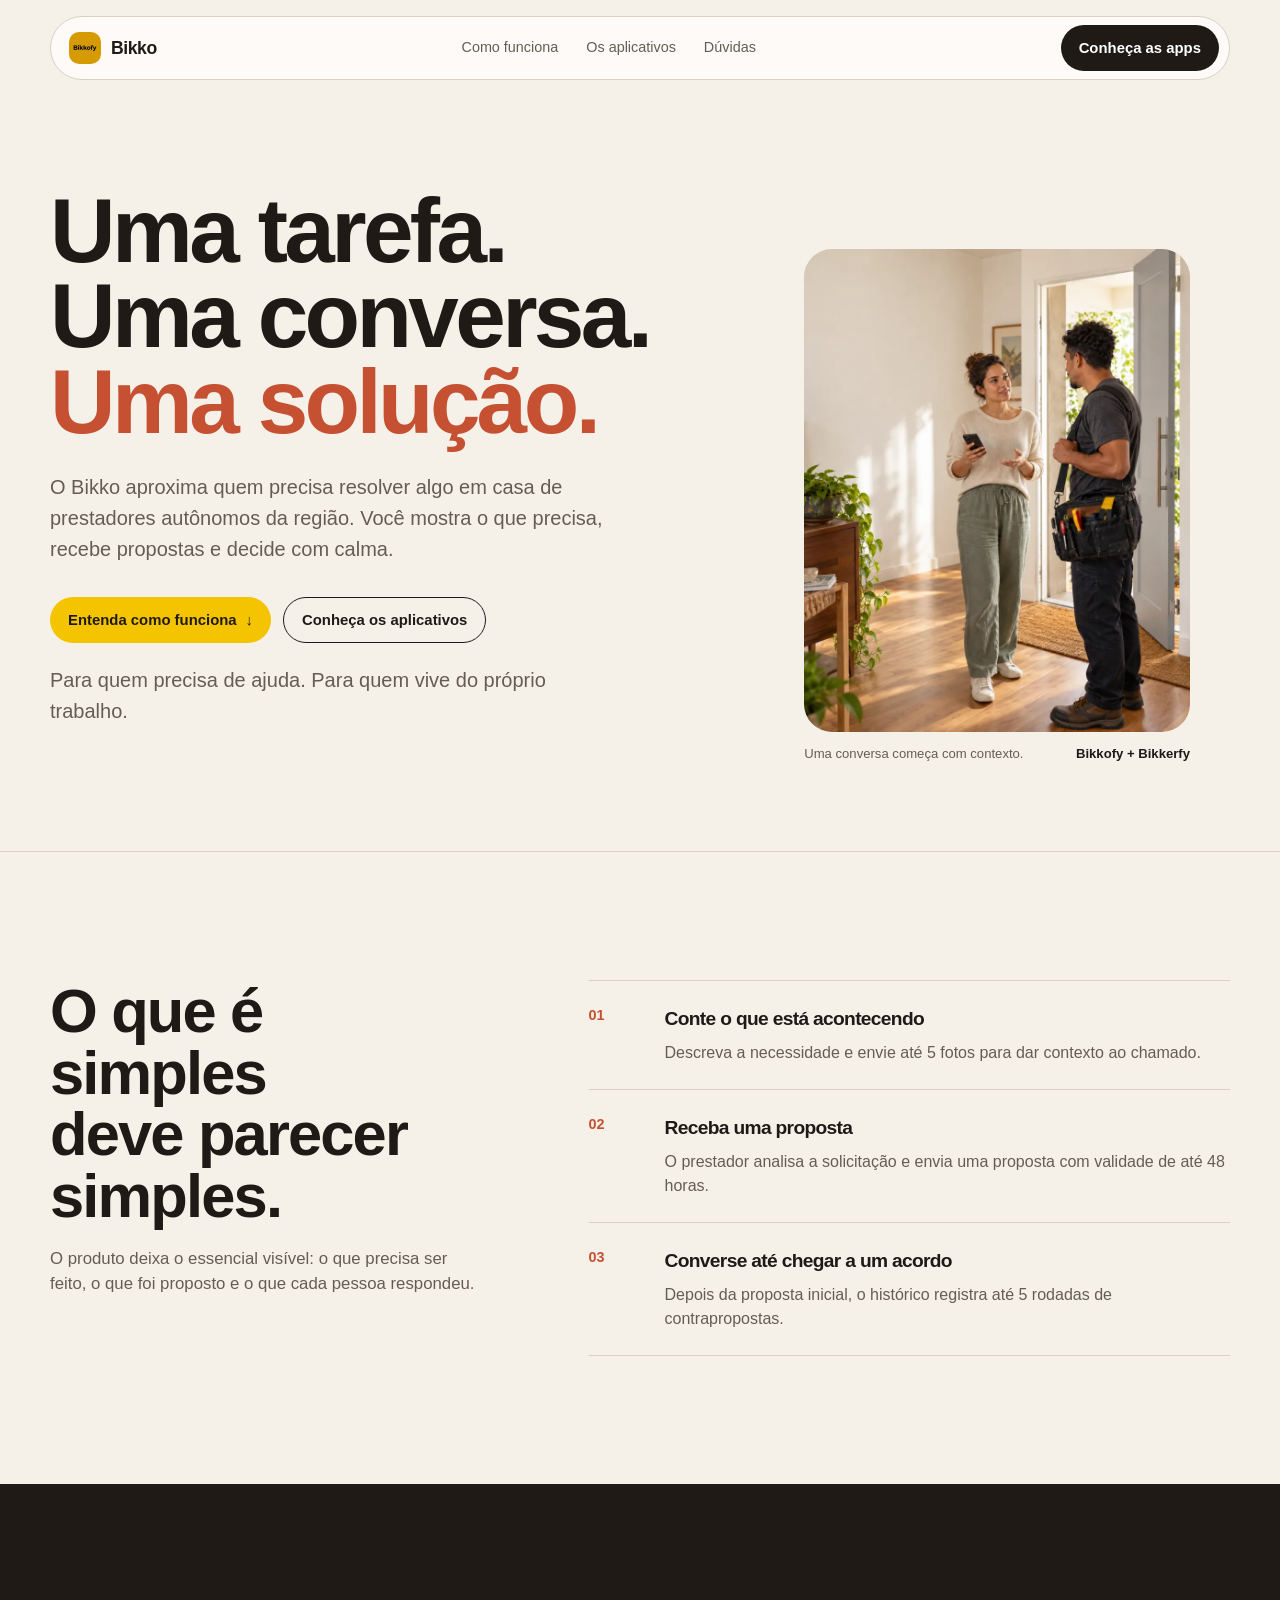
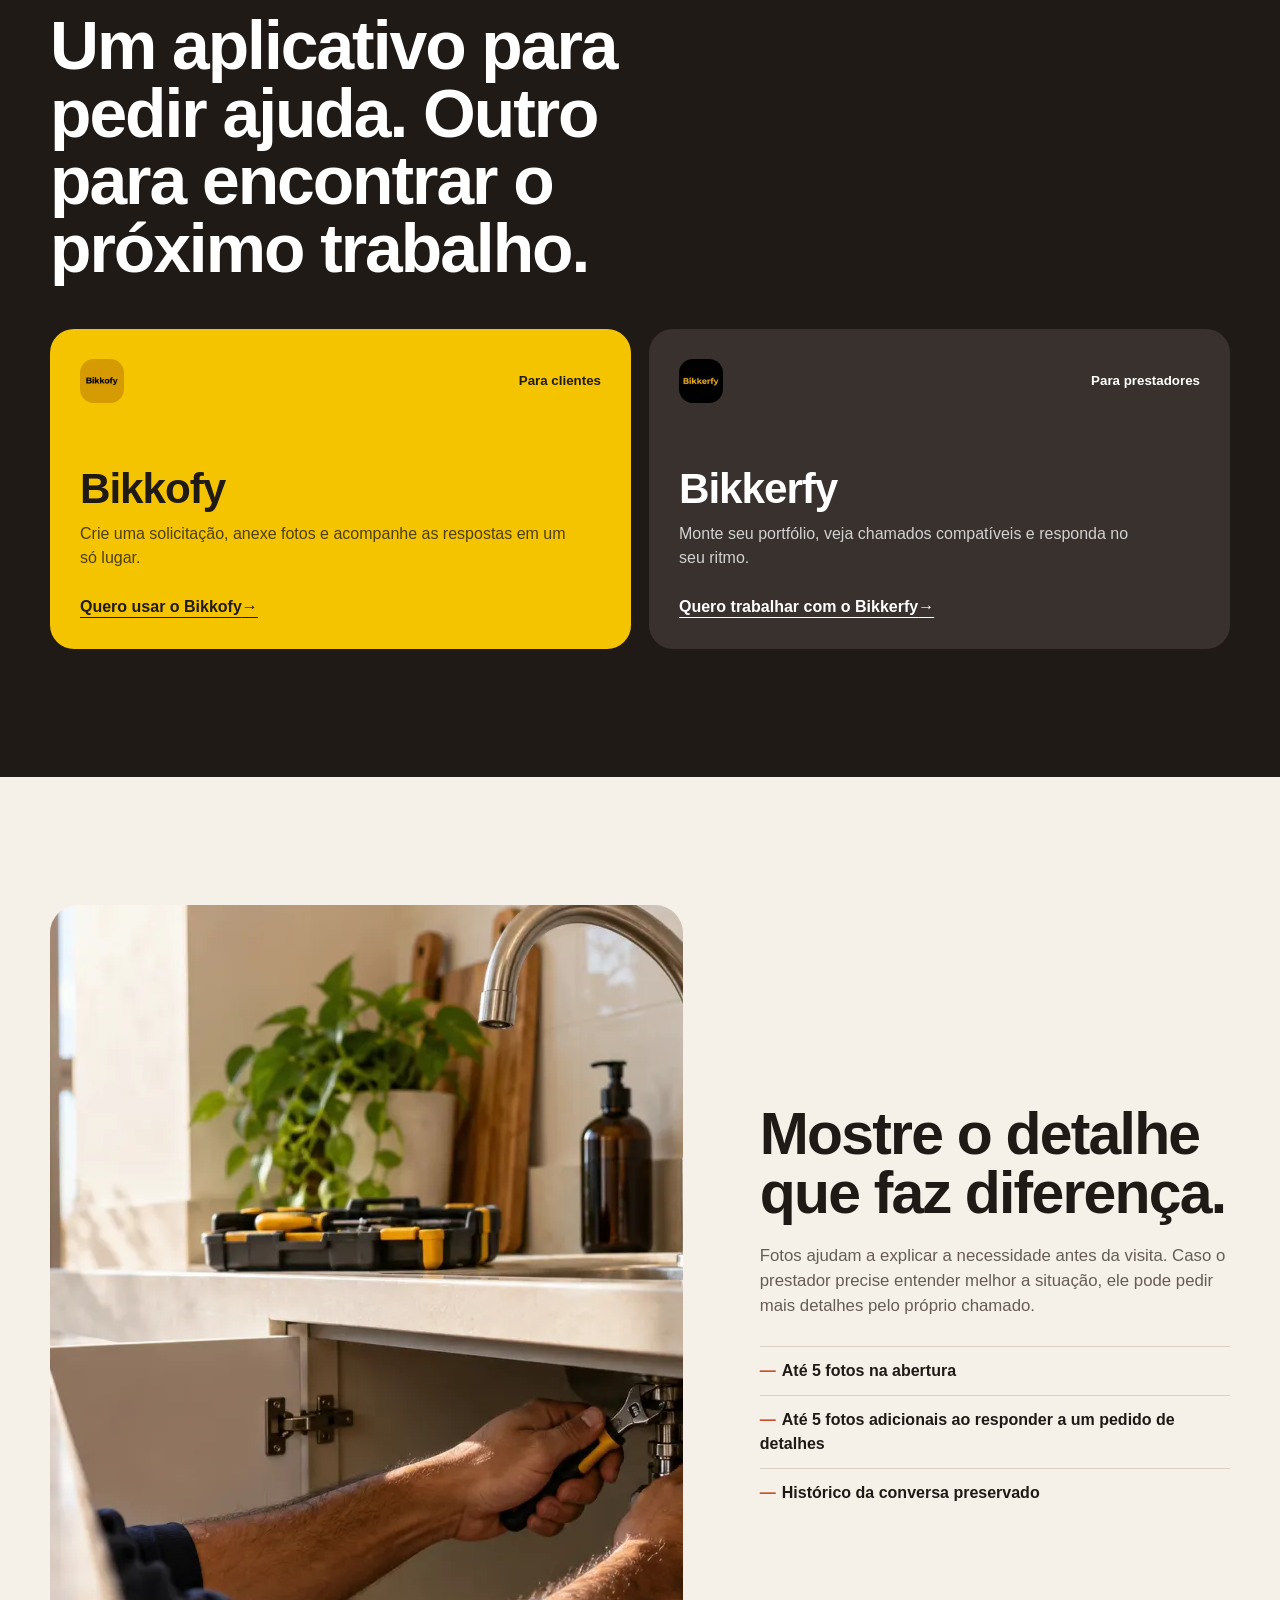
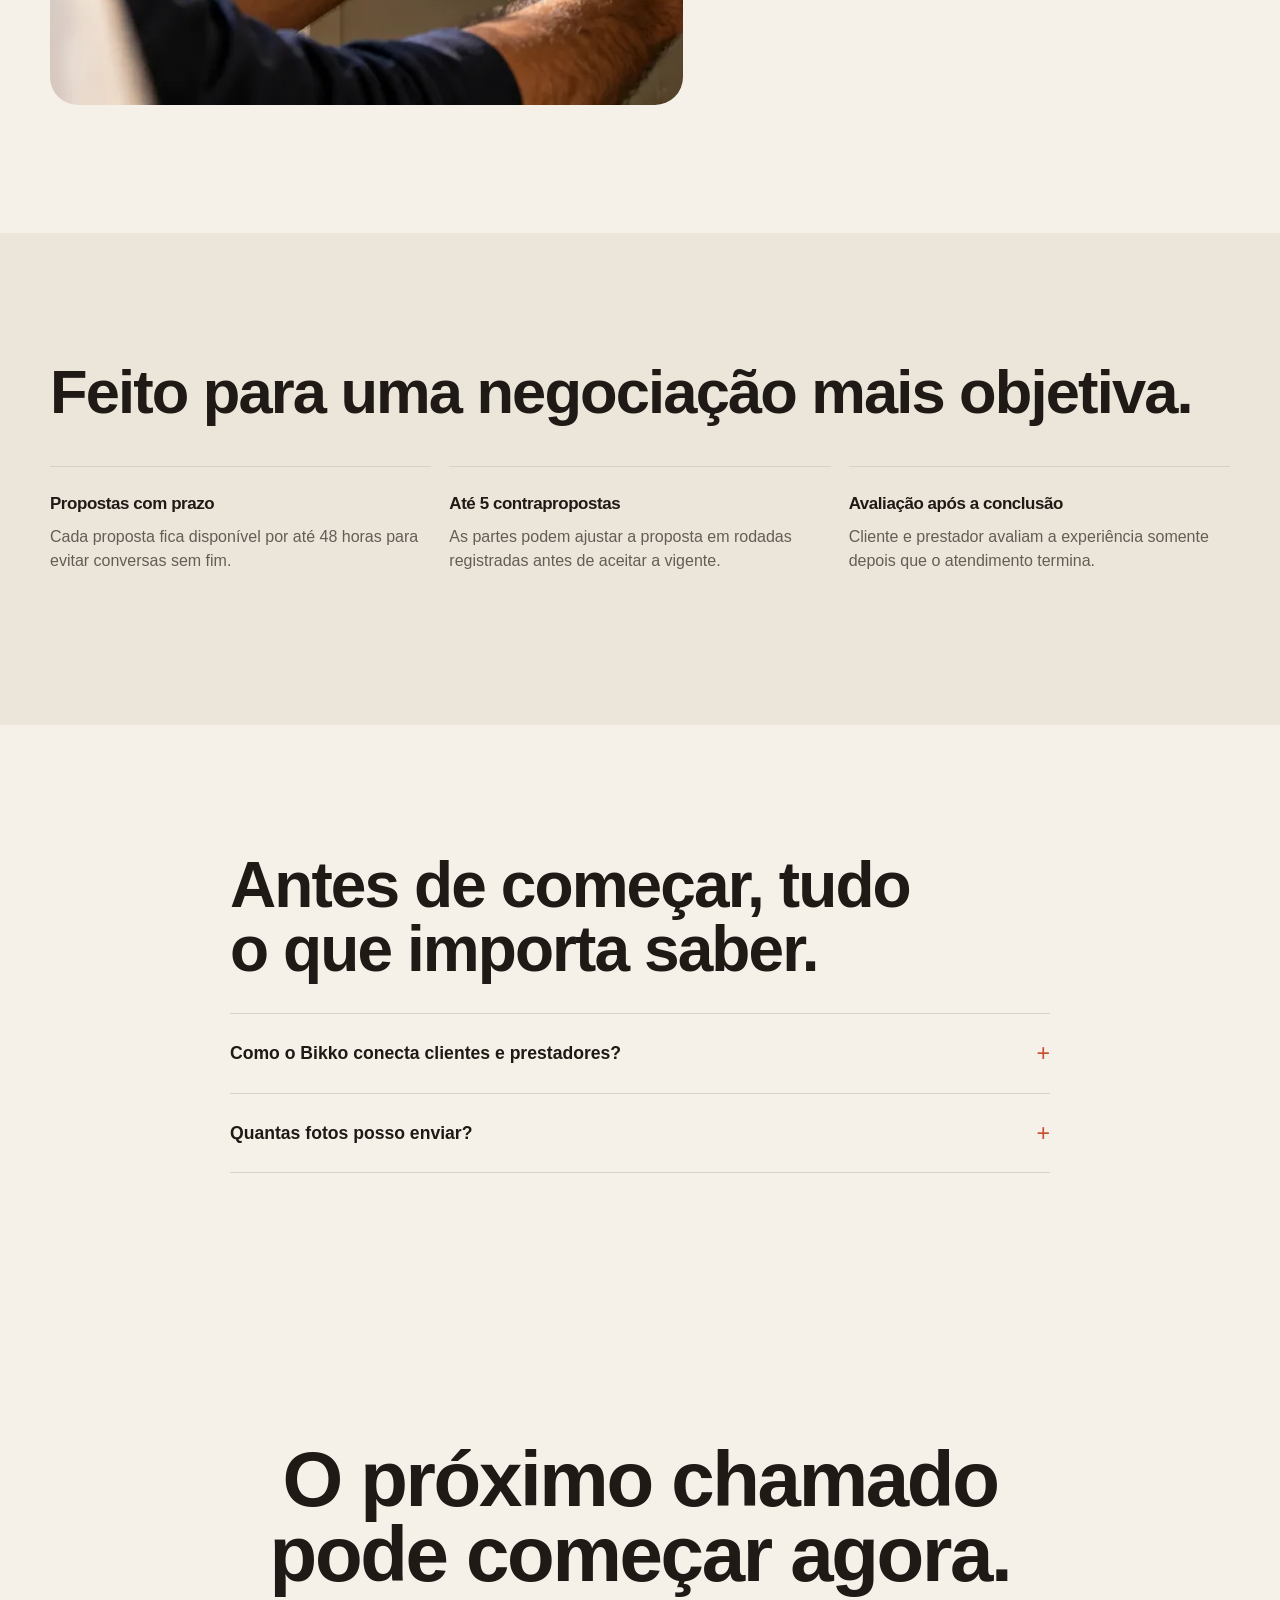
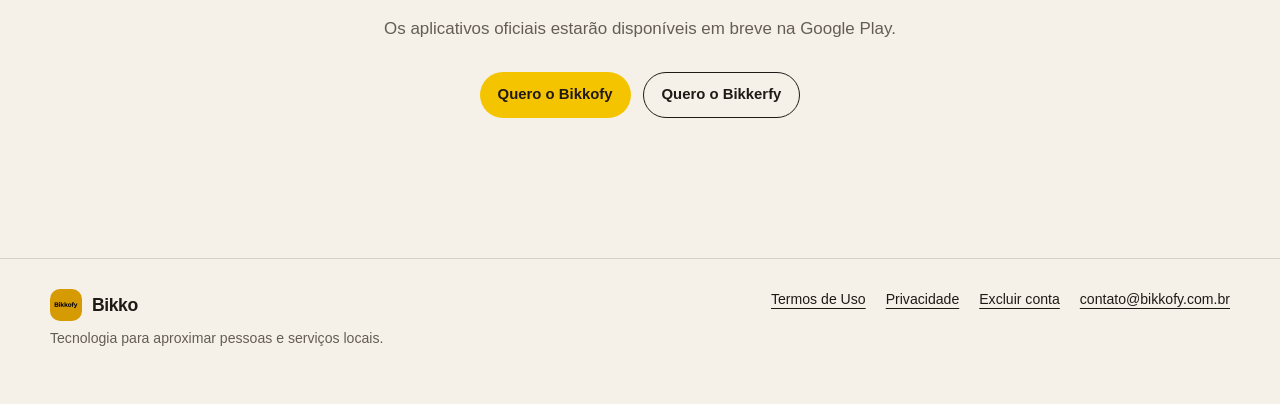
==== commit 47dcd4ec: "fix hero image framing" ====
--- a/index.html
+++ b/index.html
@@ -75,9 +75,9 @@
     .nav-action,.button-primary { background:var(--ink); color:#fff; }.button-primary { background:var(--yellow); color:var(--ink); }.button-quiet { border:1px solid var(--ink); background:transparent; color:var(--ink); }
     .nav-action:hover,.button-primary:hover,.button-quiet:hover { transform:translateY(-2px); }
     .hero { padding:92px 0 72px; }.hero-grid { display:grid; grid-template-columns:minmax(0,1.04fr) minmax(330px,.76fr); align-items:end; gap:clamp(32px,6vw,96px); }.hero-copy { padding-bottom:20px; }
-    h1,h2,h3,p { margin-top:0; }h1 { max-width:790px; margin-bottom:28px; font-size:clamp(3.65rem,7.1vw,7.25rem); line-height:.94; letter-spacing:-.03em; text-wrap:balance; }h1 em { color:#c65132; font-style:normal; }
+    h1,h2,h3,p { margin-top:0; }h1 { max-width:790px; margin-bottom:28px; font-size:clamp(2.65rem,7.1vw,7.25rem); line-height:.94; letter-spacing:-.04em; text-wrap:balance; white-space:nowrap; }h1 em { color:#c65132; font-style:normal; }
     .hero-copy>p { max-width:560px; margin-bottom:32px; color:var(--ink-soft); font-size:clamp(1.05rem,1.8vw,1.25rem); line-height:1.55; }.hero-actions { display:flex; flex-wrap:wrap; gap:12px; }.hero-note { margin:22px 0 0; color:var(--ink-soft); font-size:.88rem; }
-    .hero-art { position:relative; }.hero-art img { width:100%; aspect-ratio:4/5; border-radius:var(--radius); object-fit:cover; }.image-caption { display:flex; align-items:center; justify-content:space-between; gap:16px; margin-top:12px; color:var(--ink-soft); font-size:.82rem; }.image-caption span:last-child { font-weight:700; color:var(--ink); }
+    .hero-art { min-width:0; position:relative; }.hero-art img { width:100%; height:auto; border-radius:var(--radius); object-fit:contain; object-position:center; }.image-caption { display:flex; align-items:center; justify-content:space-between; gap:16px; margin-top:12px; color:var(--ink-soft); font-size:.82rem; }.image-caption span:last-child { font-weight:700; color:var(--ink); }
     .divider { border:0; border-top:1px solid var(--line); margin:0; }.section { padding:clamp(72px,10vw,144px) 0; }.section-grid { display:grid; grid-template-columns:minmax(0,.68fr) minmax(0,1fr); gap:clamp(40px,8vw,120px); align-items:start; }.section-intro h2 { margin-bottom:20px; font-size:clamp(2.5rem,4.8vw,5rem); line-height:1; letter-spacing:-.03em; text-wrap:balance; }.section-intro p { max-width:55ch; color:var(--ink-soft); font-size:1.05rem; text-wrap:pretty; }
     .steps { display:grid; gap:0; }.step { display:grid; grid-template-columns:58px 1fr; gap:18px; padding:24px 0; border-top:1px solid var(--line); }.step:last-child { border-bottom:1px solid var(--line); }.step-number { color:#c65132; font-size:.9rem; font-weight:800; }.step h3 { margin-bottom:7px; font-size:1.2rem; letter-spacing:-.035em; }.step p { margin-bottom:0; color:var(--ink-soft); }
     .apps { background:var(--ink); color:#fff; }.apps-heading { max-width:760px; margin-bottom:46px; font-size:clamp(2.65rem,5.3vw,5.35rem); line-height:1; letter-spacing:-.03em; text-wrap:balance; }.apps-grid { display:grid; grid-template-columns:repeat(2,minmax(0,1fr)); gap:18px; }.app-card { display:flex; min-height:320px; flex-direction:column; justify-content:space-between; padding:30px; border-radius:24px; }.app-card.client { background:var(--yellow); color:var(--ink); }.app-card.provider { background:#38312d; color:#fff; }.app-card-top { display:flex; align-items:center; justify-content:space-between; gap:16px; }.app-card img { width:44px; height:44px; border-radius:14px; }.app-card small { font-weight:750; }.app-card h3 { max-width:430px; margin:36px 0 12px; font-size:clamp(2rem,3.3vw,3.4rem); line-height:1; letter-spacing:-.025em; text-wrap:balance; }.app-card p { max-width:55ch; margin-bottom:0; opacity:.78; text-wrap:pretty; }.app-card a { display:inline-flex; margin-top:25px; font-weight:750; text-underline-offset:5px; }
@@ -94,7 +94,7 @@
   <a class="skip-link" href="#conteudo">Pular para o conteúdo</a>
   <header class="site-header"><div class="shell"><nav class="nav" aria-label="Navegação principal"><a class="brand" href="#topo" aria-label="Bikko, início"><img src="assets/icons/bikkofy_icon.webp" alt=""><span>Bikko</span></a><ul class="nav-links"><li><a href="#como-funciona">Como funciona</a></li><li><a href="#apps">Os aplicativos</a></li><li><a href="#duvidas">Dúvidas</a></li></ul><a class="nav-action" href="#apps">Conheça as apps</a></nav></div></header>
   <main id="conteudo">
-    <section id="topo" class="hero" aria-labelledby="hero-title"><div class="shell hero-grid"><div class="hero-copy"><p class="eyebrow">Serviços locais, sem complicação</p><h1 id="hero-title">Uma tarefa.<br>Uma conversa.<br><em>Uma solução.</em></h1><p>O Bikko aproxima quem precisa resolver algo em casa de prestadores autônomos da região. Você mostra o que precisa, recebe propostas e decide com calma.</p><div class="hero-actions"><a class="button-primary" href="#como-funciona">Entenda como funciona <span aria-hidden="true">↓</span></a><a class="button-quiet" href="#apps">Conheça os aplicativos</a></div><p class="hero-note">Para quem precisa de ajuda. Para quem vive do próprio trabalho.</p></div><figure class="hero-art"><img src="assets/editorial/bikko-casa-e-profissional.webp" width="840" height="1050" fetchpriority="high" alt="Cliente conversando com prestador autônomo na entrada de um apartamento"><figcaption class="image-caption"><span>Uma conversa começa com contexto.</span><span>Bikkofy + Bikkerfy</span></figcaption></figure></div></section>
+    <section id="topo" class="hero" aria-labelledby="hero-title"><div class="shell hero-grid"><div class="hero-copy"><p class="eyebrow">Serviços locais, sem complicação</p><h1 id="hero-title">Uma tarefa.<br>Uma conversa.<br><em>Uma solução.</em></h1><p>O Bikko aproxima quem precisa resolver algo em casa de prestadores autônomos da região. Você mostra o que precisa, recebe propostas e decide com calma.</p><div class="hero-actions"><a class="button-primary" href="#como-funciona">Entenda como funciona <span aria-hidden="true">↓</span></a><a class="button-quiet" href="#apps">Conheça os aplicativos</a></div><p class="hero-note">Para quem precisa de ajuda. Para quem vive do próprio trabalho.</p></div><figure class="hero-art"><img src="assets/editorial/bikko-casa-e-profissional-hero.webp" width="840" height="1050" fetchpriority="high" alt="Cliente conversando com prestador autônomo na entrada de um apartamento"><figcaption class="image-caption"><span>Uma conversa começa com contexto.</span><span>Bikkofy + Bikkerfy</span></figcaption></figure></div></section>
     <hr class="divider">
     <section id="como-funciona" class="section" aria-labelledby="como-title"><div class="shell section-grid"><div class="section-intro"><p class="eyebrow">Do chamado ao aceite</p><h2 id="como-title">O que é simples deve parecer simples.</h2><p>O produto deixa o essencial visível: o que precisa ser feito, o que foi proposto e o que cada pessoa respondeu.</p></div><div class="steps"><article class="step"><span class="step-number">01</span><div><h3>Conte o que está acontecendo</h3><p>Descreva a necessidade e envie até 5 fotos para dar contexto ao chamado.</p></div></article><article class="step"><span class="step-number">02</span><div><h3>Receba uma proposta</h3><p>O prestador analisa a solicitação e envia uma proposta com validade de até 48 horas.</p></div></article><article class="step"><span class="step-number">03</span><div><h3>Converse até chegar a um acordo</h3><p>Depois da proposta inicial, o histórico registra até 5 rodadas de contrapropostas.</p></div></article></div></div></section>
     <section id="apps" class="section apps" aria-labelledby="apps-title"><div class="shell"><p class="eyebrow">Dois lados da mesma conversa</p><h2 id="apps-title" class="apps-heading">Um aplicativo para pedir ajuda. Outro para encontrar o próximo trabalho.</h2><div class="apps-grid"><article class="app-card client"><div class="app-card-top"><img src="assets/icons/bikkofy_icon.webp" width="44" height="44" alt="Ícone do Bikkofy"><small>Para clientes</small></div><div><h3>Bikkofy</h3><p>Crie uma solicitação, anexe fotos e acompanhe as respostas em um só lugar.</p><a href="#download">Quero usar o Bikkofy <span aria-hidden="true">→</span></a></div></article><article class="app-card provider"><div class="app-card-top"><img src="assets/icons/bikkerfy_icon.webp" width="44" height="44" alt="Ícone do Bikkerfy"><small>Para prestadores</small></div><div><h3>Bikkerfy</h3><p>Monte seu portfólio, veja chamados compatíveis e responda no seu ritmo.</p><a href="#download">Quero trabalhar com o Bikkerfy <span aria-hidden="true">→</span></a></div></article></div></div></section>
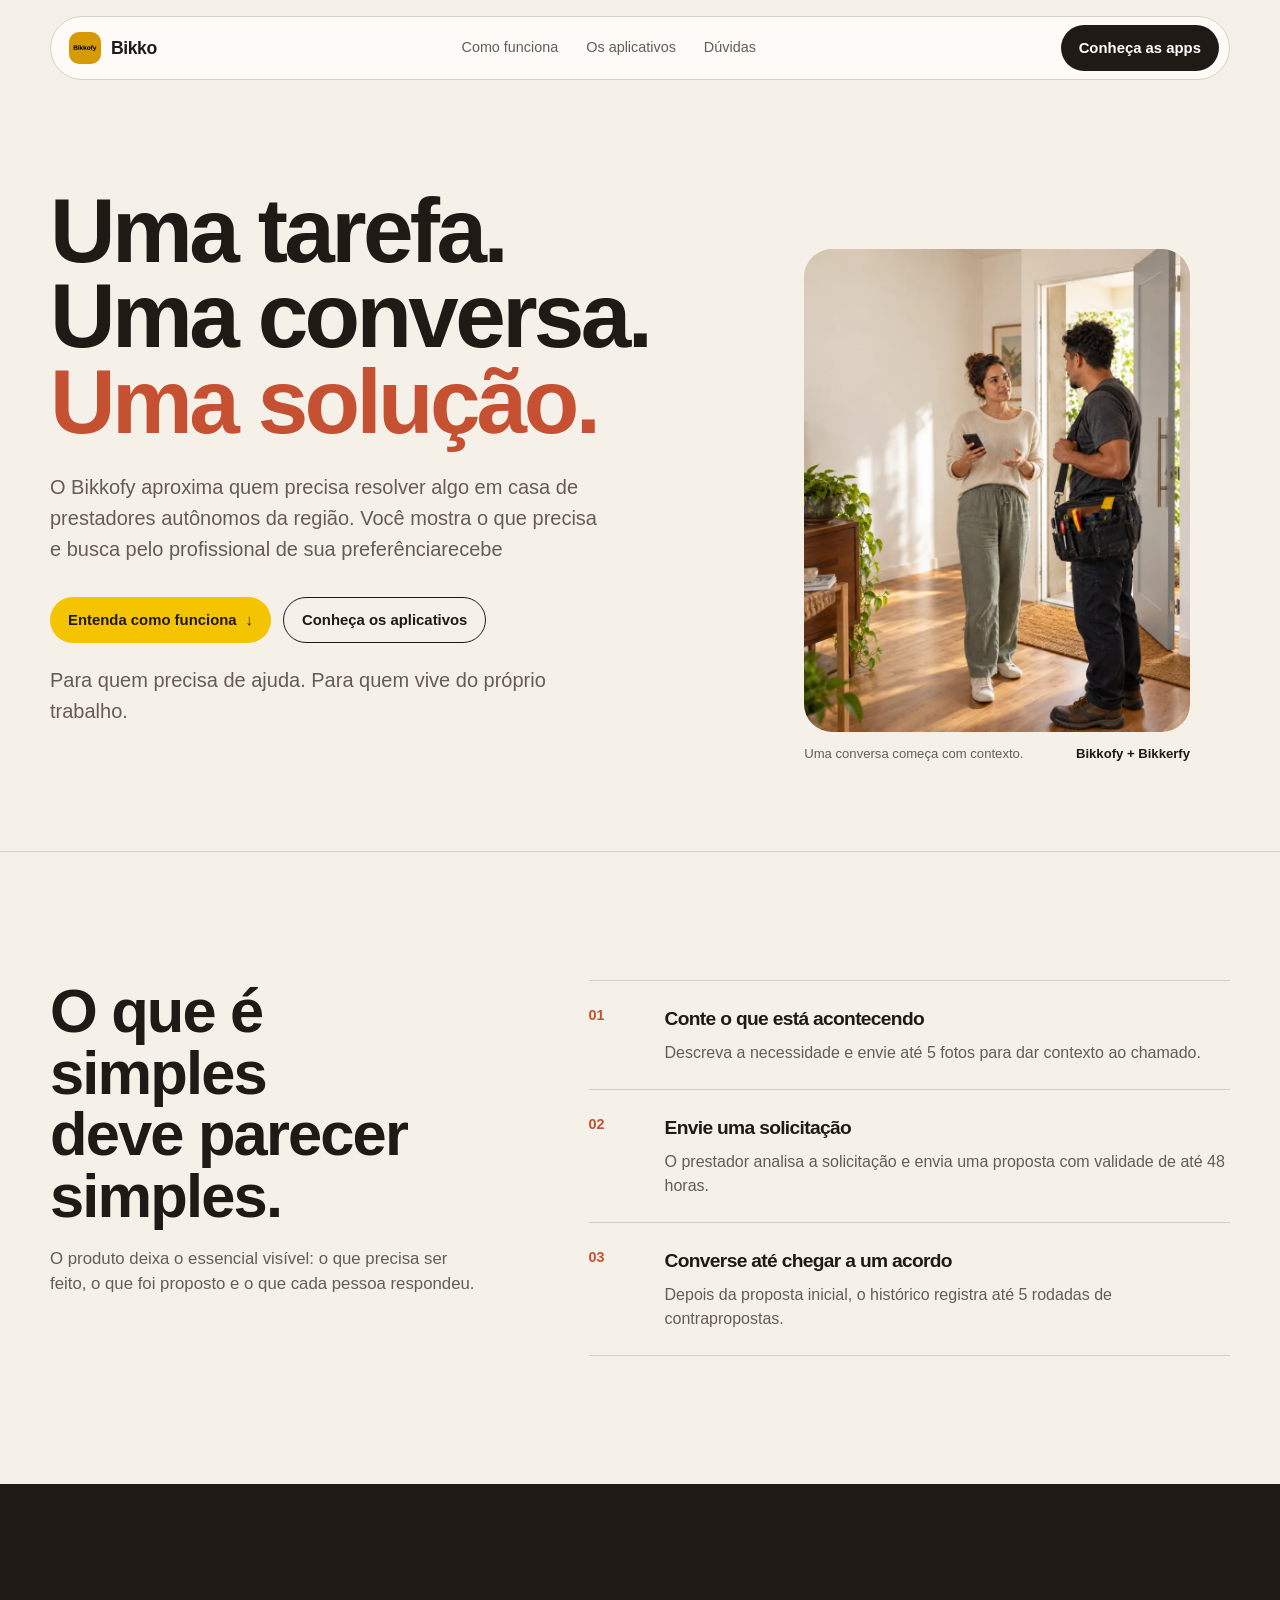
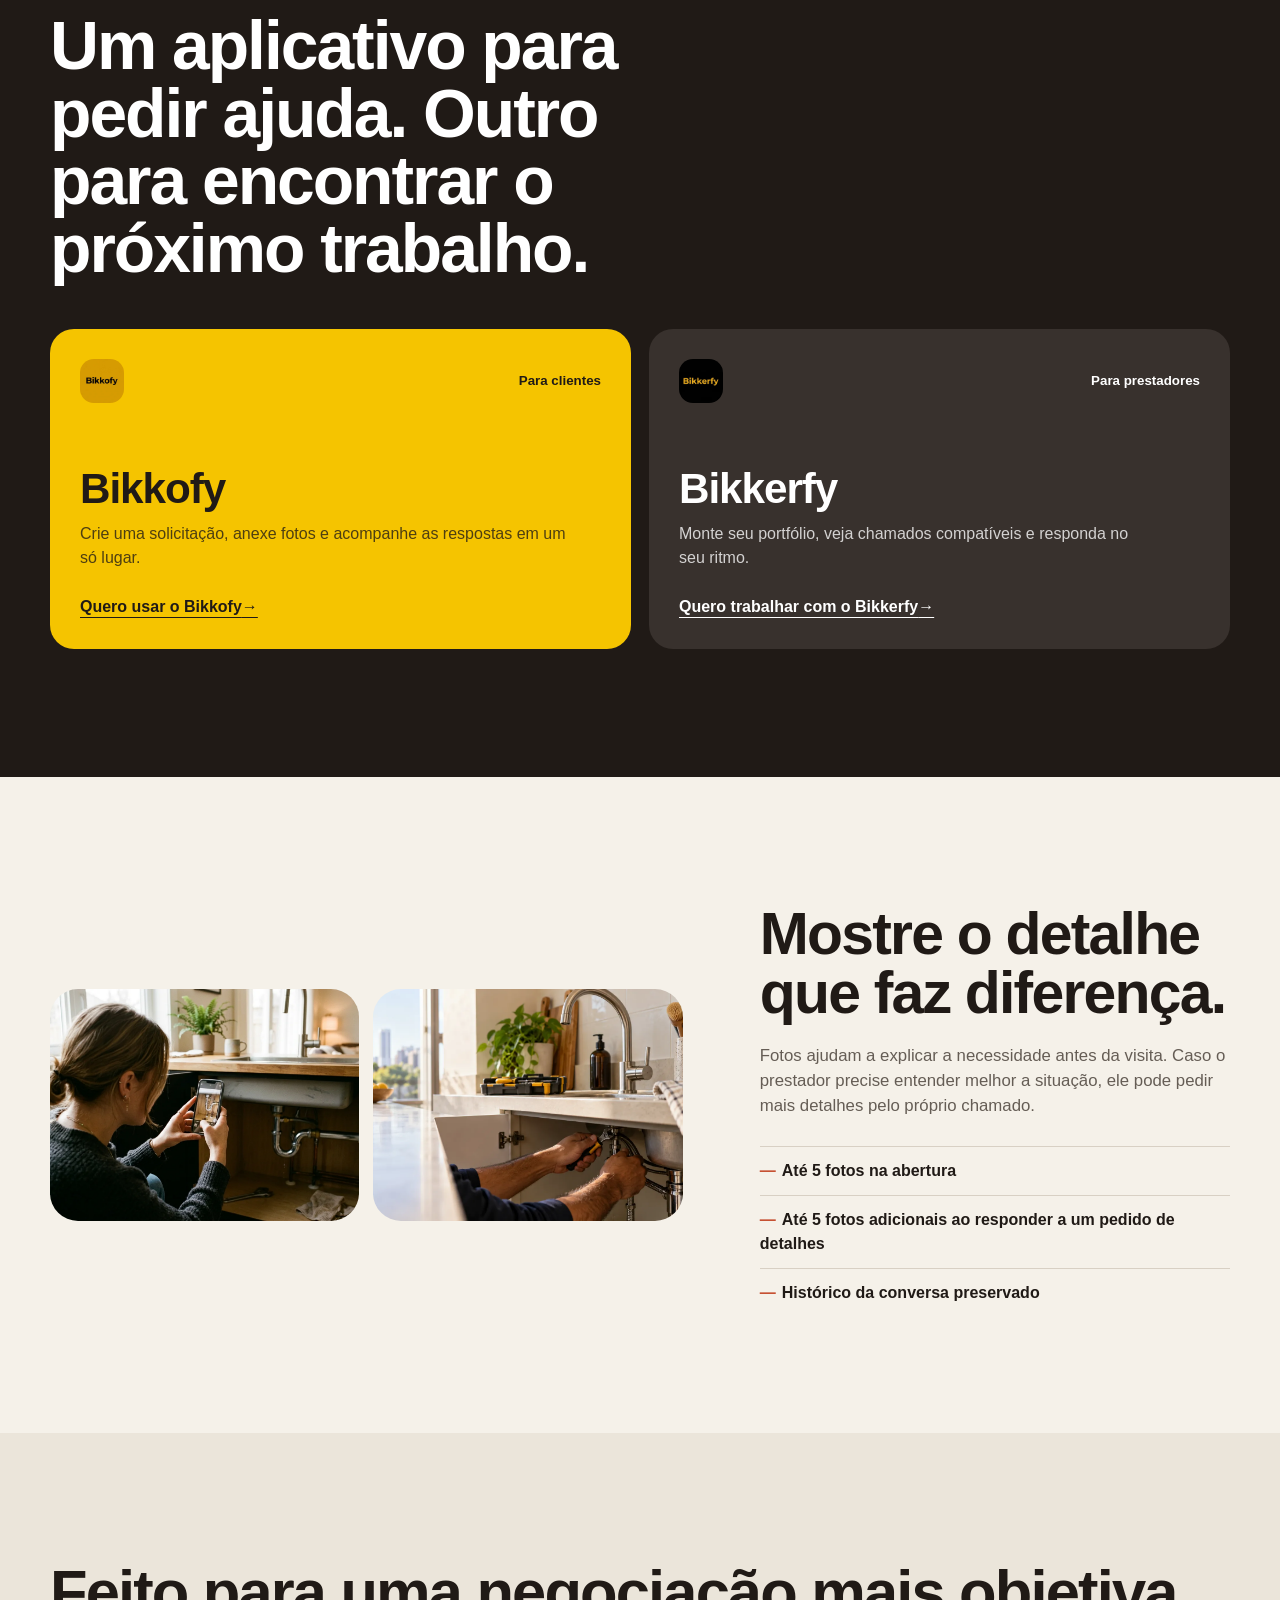
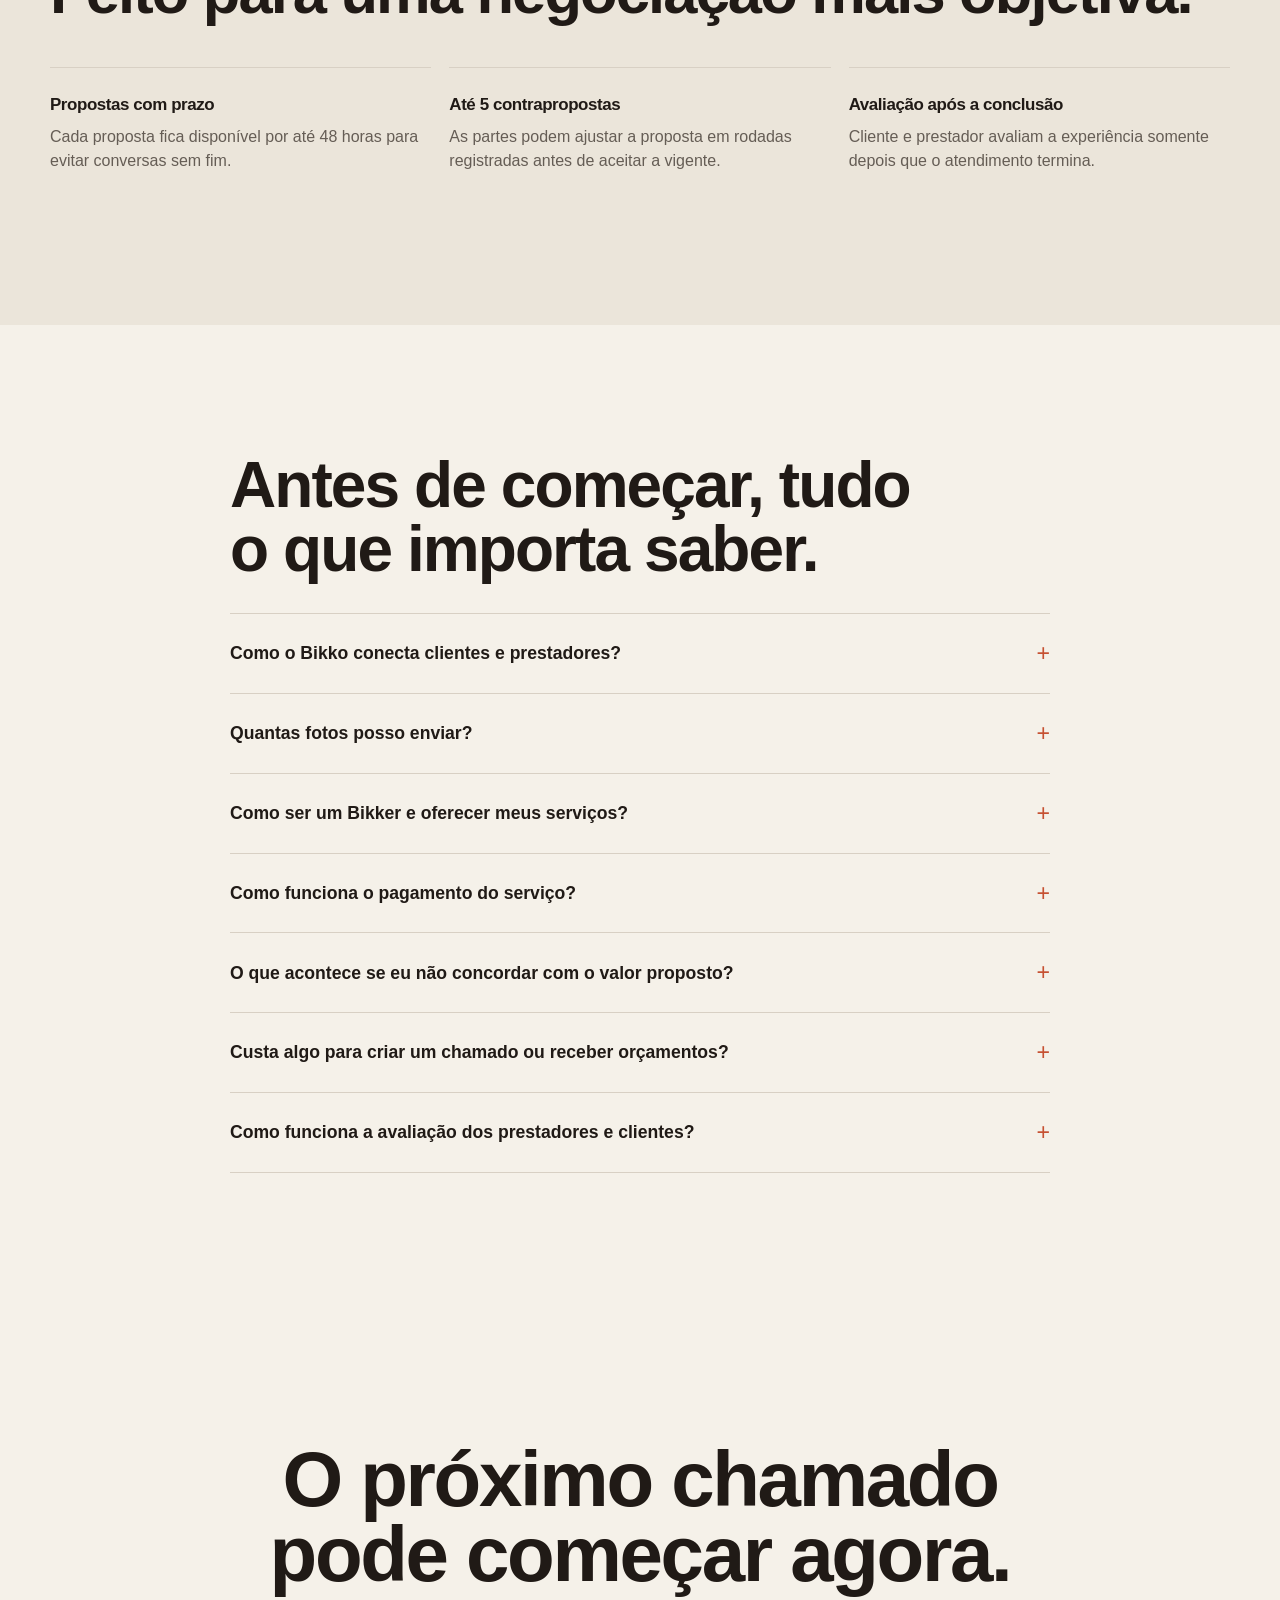
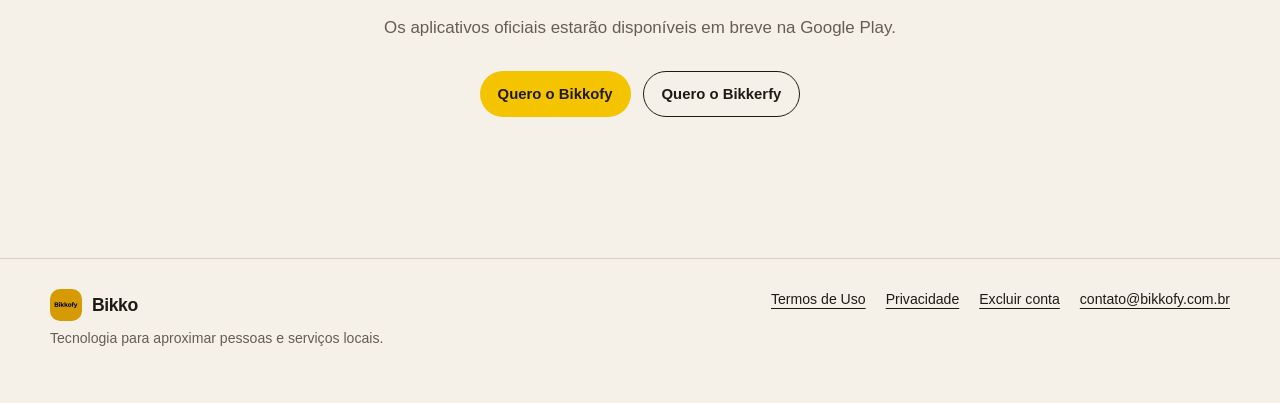
==== commit e867dede: "feat(landing): expand FAQ, add detail photo pair and optimize mobile responsiveness" ====
--- a/index.html
+++ b/index.html
@@ -47,7 +47,12 @@
         "@type": "FAQPage",
         "mainEntity": [
           {"@type":"Question","name":"Como o Bikko conecta clientes e prestadores?","acceptedAnswer":{"@type":"Answer","text":"No Bikkofy, o cliente descreve a necessidade e envia fotos. No Bikkerfy, o prestador mantém o portfólio, recebe solicitações compatíveis com sua região e responde às propostas."}},
-          {"@type":"Question","name":"Quantas fotos posso enviar?","acceptedAnswer":{"@type":"Answer","text":"A solicitação pode começar com até 5 fotos. Se o prestador pedir mais detalhes, o cliente pode enviar até 5 fotos complementares."}}
+          {"@type":"Question","name":"Quantas fotos posso enviar?","acceptedAnswer":{"@type":"Answer","text":"A solicitação pode começar com até 5 fotos. Se o prestador pedir mais detalhes, o cliente pode enviar até 5 fotos complementares."}},
+          {"@type":"Question","name":"Como ser um Bikker e oferecer meus serviços?","acceptedAnswer":{"@type":"Answer","text":"Baixe o aplicativo Bikkerfy, crie seu perfil e escolha as categorias de atendimento. Tire fotos dos seus melhores serviços para montar um bom portfólio no app e comece a receber chamados de clientes da sua região."}},
+          {"@type":"Question","name":"Como funciona o pagamento do serviço?","acceptedAnswer":{"@type":"Answer","text":"O pagamento é combinado e realizado diretamente entre cliente e prestador (via Pix, dinheiro ou cartão), sem cobrança de taxas de intermediação ou retenção financeira pelo aplicativo. O Bikko atua na conexão, no alinhamento do chamado e no histórico da negociação."}},
+          {"@type":"Question","name":"O que acontece se eu não concordar com o valor proposto?","acceptedAnswer":{"@type":"Answer","text":"Você não precisa aceitar a primeira proposta. Pelo próprio aplicativo, cliente e prestador podem trocar contrapropostas em até 5 rodadas para ajustar preço e condições. Cada proposta tem validade de até 48 horas para evitar conversas sem desfecho."}},
+          {"@type":"Question","name":"Custa algo para criar um chamado ou receber orçamentos?","acceptedAnswer":{"@type":"Answer","text":"Não. Criar solicitações no Bikkofy e receber orçamentos de profissionais da região é totalmente gratuito. Você só paga o valor do serviço acordado diretamente com o prestador que escolher contratar."}},
+          {"@type":"Question","name":"Como funciona a avaliação dos prestadores e clientes?","acceptedAnswer":{"@type":"Answer","text":"A reputação é construída por histórico real. Somente atendimentos que foram concluídos podem receber avaliação com nota de 1 a 5 estrelas e comentários. Isso garante que a nota e o portfólio reflitam experiências reais de trabalho na sua região."}}
         ]
       }
     ]
@@ -81,12 +86,64 @@
     .divider { border:0; border-top:1px solid var(--line); margin:0; }.section { padding:clamp(72px,10vw,144px) 0; }.section-grid { display:grid; grid-template-columns:minmax(0,.68fr) minmax(0,1fr); gap:clamp(40px,8vw,120px); align-items:start; }.section-intro h2 { margin-bottom:20px; font-size:clamp(2.5rem,4.8vw,5rem); line-height:1; letter-spacing:-.03em; text-wrap:balance; }.section-intro p { max-width:55ch; color:var(--ink-soft); font-size:1.05rem; text-wrap:pretty; }
     .steps { display:grid; gap:0; }.step { display:grid; grid-template-columns:58px 1fr; gap:18px; padding:24px 0; border-top:1px solid var(--line); }.step:last-child { border-bottom:1px solid var(--line); }.step-number { color:#c65132; font-size:.9rem; font-weight:800; }.step h3 { margin-bottom:7px; font-size:1.2rem; letter-spacing:-.035em; }.step p { margin-bottom:0; color:var(--ink-soft); }
     .apps { background:var(--ink); color:#fff; }.apps-heading { max-width:760px; margin-bottom:46px; font-size:clamp(2.65rem,5.3vw,5.35rem); line-height:1; letter-spacing:-.03em; text-wrap:balance; }.apps-grid { display:grid; grid-template-columns:repeat(2,minmax(0,1fr)); gap:18px; }.app-card { display:flex; min-height:320px; flex-direction:column; justify-content:space-between; padding:30px; border-radius:24px; }.app-card.client { background:var(--yellow); color:var(--ink); }.app-card.provider { background:#38312d; color:#fff; }.app-card-top { display:flex; align-items:center; justify-content:space-between; gap:16px; }.app-card img { width:44px; height:44px; border-radius:14px; }.app-card small { font-weight:750; }.app-card h3 { max-width:430px; margin:36px 0 12px; font-size:clamp(2rem,3.3vw,3.4rem); line-height:1; letter-spacing:-.025em; text-wrap:balance; }.app-card p { max-width:55ch; margin-bottom:0; opacity:.78; text-wrap:pretty; }.app-card a { display:inline-flex; margin-top:25px; font-weight:750; text-underline-offset:5px; }
-    .photo-split { display:grid; grid-template-columns:minmax(0,1.05fr) minmax(280px,.78fr); gap:clamp(32px,6vw,88px); align-items:center; }.photo-split figure { margin:0; }.photo-split img { width:100%; aspect-ratio:3/2; border-radius:var(--radius); object-fit:cover; }.photo-copy h2 { margin-bottom:20px; font-size:clamp(2.4rem,4.6vw,4.8rem); line-height:1; letter-spacing:-.03em; text-wrap:balance; }.photo-copy p { max-width:55ch; color:var(--ink-soft); font-size:1.05rem; text-wrap:pretty; }.plain-list { display:grid; gap:12px; margin:28px 0 0; padding:0; list-style:none; }.plain-list li { padding-top:12px; border-top:1px solid var(--line); font-weight:650; }.plain-list span { display:inline-block; width:22px; color:#c65132; }
+    .photo-split { display:grid; grid-template-columns:minmax(0,1.05fr) minmax(280px,.78fr); gap:clamp(32px,6vw,88px); align-items:center; }
+    .photo-pair { display:grid; grid-template-columns:repeat(2,1fr); gap:14px; }
+    .photo-pair figure { margin:0; }
+    .photo-pair img { width:100%; height:100%; aspect-ratio:4/3; border-radius:var(--radius); object-fit:cover; }
+    .photo-copy h2 { margin-bottom:20px; font-size:clamp(2.4rem,4.6vw,4.8rem); line-height:1; letter-spacing:-.03em; text-wrap:balance; }.photo-copy p { max-width:55ch; color:var(--ink-soft); font-size:1.05rem; text-wrap:pretty; }.plain-list { display:grid; gap:12px; margin:28px 0 0; padding:0; list-style:none; }.plain-list li { padding-top:12px; border-top:1px solid var(--line); font-weight:650; }.plain-list span { display:inline-block; width:22px; color:#c65132; }
     .rules { background:var(--paper-deep); }.rule-list { display:grid; grid-template-columns:repeat(3,minmax(0,1fr)); gap:18px; margin-top:44px; }.rule { padding:24px 0; border-top:1px solid var(--line); }.rule strong { display:block; margin-bottom:8px; font-size:1.06rem; letter-spacing:-.025em; }.rule p { margin:0; color:var(--ink-soft); }
     .faq-wrap { max-width:820px; }.faq-wrap h2 { margin-bottom:32px; font-size:clamp(2.55rem,5vw,5rem); line-height:1; letter-spacing:-.03em; text-wrap:balance; }details { border-top:1px solid var(--line); }details:last-child { border-bottom:1px solid var(--line); }summary { display:flex; align-items:center; justify-content:space-between; gap:24px; padding:22px 0; cursor:pointer; font-size:1.1rem; font-weight:720; list-style:none; }summary::-webkit-details-marker { display:none; }summary::after { flex:0 0 auto; content:"+"; color:#c65132; font-size:1.45rem; font-weight:400; }details[open] summary::after { content:"–"; }details p { max-width:65ch; margin:-2px 0 24px; color:var(--ink-soft); text-wrap:pretty; }
     .closing { padding:clamp(72px,11vw,144px) 0; text-align:center; }.closing h2 { max-width:840px; margin:0 auto 24px; font-size:clamp(3rem,6.1vw,6.5rem); line-height:.96; letter-spacing:-.03em; text-wrap:balance; }.closing p { max-width:55ch; margin:0 auto 30px; color:var(--ink-soft); font-size:1.06rem; text-wrap:pretty; }.store-row { display:flex; justify-content:center; flex-wrap:wrap; gap:12px; }
     .site-footer { padding:30px 0 40px; border-top:1px solid var(--line); }.footer-grid { display:flex; align-items:flex-start; justify-content:space-between; gap:28px; }.footer-copy { max-width:360px; color:var(--ink-soft); font-size:.88rem; }.footer-links { display:flex; flex-wrap:wrap; justify-content:flex-end; gap:12px 20px; list-style:none; margin:0; padding:0; font-size:.88rem; }.footer-links a { text-underline-offset:4px; }.toast { position:fixed; left:50%; bottom:22px; z-index:20; width:min(calc(100% - 32px),440px); padding:14px 18px; border-radius:16px; background:var(--ink); color:#fff; box-shadow:0 14px 38px rgba(32,26,22,.24); opacity:0; pointer-events:none; text-align:center; transform:translate(-50%,20px); transition:opacity .2s ease,transform .2s ease; }.toast.show { opacity:1; transform:translate(-50%,0); }
-    @media (max-width:760px) { .shell { width:min(calc(100% - 28px),var(--wide)); }.site-header { padding-top:12px; }.nav { min-height:56px; padding:7px 8px 7px 14px; }.nav-links { display:none; }.nav-action { min-height:38px; padding:0 13px; font-size:.82rem; }.hero { padding:66px 0 58px; }.hero-grid,.section-grid,.photo-split,.apps-grid { grid-template-columns:1fr; }.hero-copy { padding-bottom:0; }.hero-art { max-width:500px; }.section { padding:74px 0; }.app-card { min-height:270px; }.rule-list { grid-template-columns:1fr; gap:0; }.footer-grid { flex-direction:column; }.footer-links { justify-content:flex-start; } }
+    @media (max-width:760px) {
+      .shell { width:min(calc(100% - 32px),var(--wide)); }
+      .site-header { padding-top:12px; }
+      .nav { min-height:54px; padding:6px 8px 6px 14px; }
+      .nav-links { display:none; }
+      .nav-action { min-height:40px; padding:0 14px; font-size:.84rem; }
+      .hero { padding:48px 0 44px; }
+      .hero-grid,.section-grid,.photo-split,.apps-grid { grid-template-columns:1fr; }
+      .hero-grid { gap:36px; }
+      .hero-copy { padding-bottom:0; }
+      h1 { font-size:clamp(2.35rem,9.5vw,3.8rem); line-height:1.02; white-space:normal; letter-spacing:-.03em; margin-bottom:20px; }
+      .hero-copy>p { font-size:1.05rem; line-height:1.5; margin-bottom:24px; }
+      .hero-actions { display:flex; flex-direction:column; width:100%; gap:10px; }
+      .hero-actions a { width:100%; text-align:center; }
+      .hero-note { margin-top:16px; font-size:.84rem; }
+      .hero-art { max-width:100%; margin:0; }
+      .hero-art img { border-radius:20px; }
+      .section { padding:60px 0; }
+      .section-grid { gap:32px; }
+      .section-intro h2 { font-size:clamp(2.1rem,7.5vw,3.2rem); line-height:1.05; margin-bottom:14px; }
+      .section-intro p { font-size:1rem; }
+      .step { grid-template-columns:44px 1fr; gap:14px; padding:20px 0; }
+      .step h3 { font-size:1.15rem; margin-bottom:6px; }
+      .step p { font-size:.95rem; }
+      .apps-heading { font-size:clamp(2.1rem,7.5vw,3.2rem); line-height:1.05; margin-bottom:32px; }
+      .apps-grid { gap:14px; }
+      .app-card { min-height:auto; padding:24px; border-radius:20px; }
+      .app-card h3 { font-size:1.85rem; margin:24px 0 10px; }
+      .photo-split { gap:32px; }
+      .photo-copy h2 { font-size:clamp(2.1rem,7.5vw,3.2rem); line-height:1.05; margin-bottom:14px; }
+      .photo-copy p { font-size:1rem; }
+      .photo-pair { gap:10px; }
+      .photo-pair img { border-radius:18px; }
+      .rule-list { grid-template-columns:1fr; gap:0; margin-top:28px; }
+      .rule { padding:18px 0; }
+      .rule strong { font-size:1rem; }
+      .rule p { font-size:.95rem; }
+      .faq-wrap h2 { font-size:clamp(2.1rem,7.5vw,3.2rem); line-height:1.05; margin-bottom:24px; }
+      summary { font-size:1.02rem; padding:18px 0; gap:16px; }
+      details p { font-size:.95rem; margin-bottom:18px; }
+      .closing { padding:64px 0; }
+      .closing h2 { font-size:clamp(2.2rem,8vw,3.4rem); line-height:1.05; margin-bottom:18px; }
+      .closing p { font-size:1rem; margin-bottom:24px; }
+      .store-row { flex-direction:column; width:100%; gap:10px; }
+      .store-row button { width:100%; min-height:48px; }
+      .site-footer { padding:28px 0 36px; }
+      .footer-grid { flex-direction:column; gap:24px; }
+      .footer-links { justify-content:flex-start; gap:10px 18px; }
+    }
     @media (prefers-reduced-motion:reduce) { html { scroll-behavior:auto; }*,*::before,*::after { transition-duration:.01ms!important; animation-duration:.01ms!important; animation-iteration-count:1!important; } }
   </style>
 </head>
@@ -94,13 +151,13 @@
   <a class="skip-link" href="#conteudo">Pular para o conteúdo</a>
   <header class="site-header"><div class="shell"><nav class="nav" aria-label="Navegação principal"><a class="brand" href="#topo" aria-label="Bikko, início"><img src="assets/icons/bikkofy_icon.webp" alt=""><span>Bikko</span></a><ul class="nav-links"><li><a href="#como-funciona">Como funciona</a></li><li><a href="#apps">Os aplicativos</a></li><li><a href="#duvidas">Dúvidas</a></li></ul><a class="nav-action" href="#apps">Conheça as apps</a></nav></div></header>
   <main id="conteudo">
-    <section id="topo" class="hero" aria-labelledby="hero-title"><div class="shell hero-grid"><div class="hero-copy"><p class="eyebrow">Serviços locais, sem complicação</p><h1 id="hero-title">Uma tarefa.<br>Uma conversa.<br><em>Uma solução.</em></h1><p>O Bikko aproxima quem precisa resolver algo em casa de prestadores autônomos da região. Você mostra o que precisa, recebe propostas e decide com calma.</p><div class="hero-actions"><a class="button-primary" href="#como-funciona">Entenda como funciona <span aria-hidden="true">↓</span></a><a class="button-quiet" href="#apps">Conheça os aplicativos</a></div><p class="hero-note">Para quem precisa de ajuda. Para quem vive do próprio trabalho.</p></div><figure class="hero-art"><img src="assets/editorial/bikko-casa-e-profissional-hero.webp" width="840" height="1050" fetchpriority="high" alt="Cliente conversando com prestador autônomo na entrada de um apartamento"><figcaption class="image-caption"><span>Uma conversa começa com contexto.</span><span>Bikkofy + Bikkerfy</span></figcaption></figure></div></section>
+    <section id="topo" class="hero" aria-labelledby="hero-title"><div class="shell hero-grid"><div class="hero-copy"><p class="eyebrow">Serviços locais, sem complicação</p><h1 id="hero-title">Uma tarefa.<br>Uma conversa.<br><em>Uma solução.</em></h1><p>O Bikkofy aproxima quem precisa resolver algo em casa de prestadores autônomos da região. Você mostra o que precisa e busca pelo profissional de sua preferênciarecebe</p><div class="hero-actions"><a class="button-primary" href="#como-funciona">Entenda como funciona <span aria-hidden="true">↓</span></a><a class="button-quiet" href="#apps">Conheça os aplicativos</a></div><p class="hero-note">Para quem precisa de ajuda. Para quem vive do próprio trabalho.</p></div><figure class="hero-art"><img src="assets/editorial/bikko-casa-e-profissional-hero.webp" width="840" height="1050" fetchpriority="high" alt="Cliente conversando com prestador autônomo na entrada de um apartamento"><figcaption class="image-caption"><span>Uma conversa começa com contexto.</span><span>Bikkofy + Bikkerfy</span></figcaption></figure></div></section>
     <hr class="divider">
-    <section id="como-funciona" class="section" aria-labelledby="como-title"><div class="shell section-grid"><div class="section-intro"><p class="eyebrow">Do chamado ao aceite</p><h2 id="como-title">O que é simples deve parecer simples.</h2><p>O produto deixa o essencial visível: o que precisa ser feito, o que foi proposto e o que cada pessoa respondeu.</p></div><div class="steps"><article class="step"><span class="step-number">01</span><div><h3>Conte o que está acontecendo</h3><p>Descreva a necessidade e envie até 5 fotos para dar contexto ao chamado.</p></div></article><article class="step"><span class="step-number">02</span><div><h3>Receba uma proposta</h3><p>O prestador analisa a solicitação e envia uma proposta com validade de até 48 horas.</p></div></article><article class="step"><span class="step-number">03</span><div><h3>Converse até chegar a um acordo</h3><p>Depois da proposta inicial, o histórico registra até 5 rodadas de contrapropostas.</p></div></article></div></div></section>
+    <section id="como-funciona" class="section" aria-labelledby="como-title"><div class="shell section-grid"><div class="section-intro"><p class="eyebrow">Do chamado ao aceite</p><h2 id="como-title">O que é simples deve parecer simples.</h2><p>O produto deixa o essencial visível: o que precisa ser feito, o que foi proposto e o que cada pessoa respondeu.</p></div><div class="steps"><article class="step"><span class="step-number">01</span><div><h3>Conte o que está acontecendo</h3><p>Descreva a necessidade e envie até 5 fotos para dar contexto ao chamado.</p></div></article><article class="step"><span class="step-number">02</span><div><h3>Envie uma solicitação</h3><p>O prestador analisa a solicitação e envia uma proposta com validade de até 48 horas.</p></div></article><article class="step"><span class="step-number">03</span><div><h3>Converse até chegar a um acordo</h3><p>Depois da proposta inicial, o histórico registra até 5 rodadas de contrapropostas.</p></div></article></div></div></section>
     <section id="apps" class="section apps" aria-labelledby="apps-title"><div class="shell"><p class="eyebrow">Dois lados da mesma conversa</p><h2 id="apps-title" class="apps-heading">Um aplicativo para pedir ajuda. Outro para encontrar o próximo trabalho.</h2><div class="apps-grid"><article class="app-card client"><div class="app-card-top"><img src="assets/icons/bikkofy_icon.webp" width="44" height="44" alt="Ícone do Bikkofy"><small>Para clientes</small></div><div><h3>Bikkofy</h3><p>Crie uma solicitação, anexe fotos e acompanhe as respostas em um só lugar.</p><a href="#download">Quero usar o Bikkofy <span aria-hidden="true">→</span></a></div></article><article class="app-card provider"><div class="app-card-top"><img src="assets/icons/bikkerfy_icon.webp" width="44" height="44" alt="Ícone do Bikkerfy"><small>Para prestadores</small></div><div><h3>Bikkerfy</h3><p>Monte seu portfólio, veja chamados compatíveis e responda no seu ritmo.</p><a href="#download">Quero trabalhar com o Bikkerfy <span aria-hidden="true">→</span></a></div></article></div></div></section>
-    <section class="section" aria-labelledby="detalhe-title"><div class="shell photo-split"><figure><img src="assets/editorial/bikko-servico-local.webp" width="1200" height="800" loading="lazy" alt="Prestador autônomo ajustando a tubulação de uma pia de cozinha"></figure><div class="photo-copy"><p class="eyebrow">Mais contexto, menos desencontro</p><h2 id="detalhe-title">Mostre o detalhe que faz diferença.</h2><p>Fotos ajudam a explicar a necessidade antes da visita. Caso o prestador precise entender melhor a situação, ele pode pedir mais detalhes pelo próprio chamado.</p><ul class="plain-list"><li><span>—</span>Até 5 fotos na abertura</li><li><span>—</span>Até 5 fotos adicionais ao responder a um pedido de detalhes</li><li><span>—</span>Histórico da conversa preservado</li></ul></div></div></section>
+    <section class="section" aria-labelledby="detalhe-title"><div class="shell photo-split"><div class="photo-pair"><figure><img src="assets/editorial/bikko-detalhe-foto.webp" width="1264" height="848" loading="lazy" alt="Morador fotografando detalhe de tubulação sob a pia com smartphone"></figure><figure><img src="assets/editorial/bikko-servico-local.webp" width="1200" height="800" loading="lazy" alt="Prestador autônomo ajustando a tubulação de uma pia de cozinha"></figure></div><div class="photo-copy"><p class="eyebrow">Mais contexto, menos desencontro</p><h2 id="detalhe-title">Mostre o detalhe que faz diferença.</h2><p>Fotos ajudam a explicar a necessidade antes da visita. Caso o prestador precise entender melhor a situação, ele pode pedir mais detalhes pelo próprio chamado.</p><ul class="plain-list"><li><span>—</span>Até 5 fotos na abertura</li><li><span>—</span>Até 5 fotos adicionais ao responder a um pedido de detalhes</li><li><span>—</span>Histórico da conversa preservado</li></ul></div></div></section>
     <section class="section rules" aria-labelledby="essencial-title"><div class="shell"><div class="section-intro"><p class="eyebrow">O essencial fica claro</p><h2 id="essencial-title">Feito para uma negociação mais objetiva.</h2></div><div class="rule-list"><article class="rule"><strong>Propostas com prazo</strong><p>Cada proposta fica disponível por até 48 horas para evitar conversas sem fim.</p></article><article class="rule"><strong>Até 5 contrapropostas</strong><p>As partes podem ajustar a proposta em rodadas registradas antes de aceitar a vigente.</p></article><article class="rule"><strong>Avaliação após a conclusão</strong><p>Cliente e prestador avaliam a experiência somente depois que o atendimento termina.</p></article></div></div></section>
-    <section id="duvidas" class="section" aria-labelledby="duvidas-title"><div class="shell faq-wrap"><p class="eyebrow">Dúvidas frequentes</p><h2 id="duvidas-title">Antes de começar, tudo o que importa saber.</h2><details><summary>Como o Bikko conecta clientes e prestadores?</summary><p>No Bikkofy, o cliente descreve a necessidade e envia fotos. No Bikkerfy, o prestador mantém o portfólio, recebe solicitações compatíveis com sua região e responde às propostas.</p></details><details><summary>Quantas fotos posso enviar?</summary><p>A solicitação pode começar com até 5 fotos. Se o prestador pedir mais detalhes, o cliente pode enviar até 5 fotos complementares.</p></details></div></section>
+    <section id="duvidas" class="section" aria-labelledby="duvidas-title"><div class="shell faq-wrap"><p class="eyebrow">Dúvidas frequentes</p><h2 id="duvidas-title">Antes de começar, tudo o que importa saber.</h2><details><summary>Como o Bikko conecta clientes e prestadores?</summary><p>No Bikkofy, o cliente descreve a necessidade e envia fotos. No Bikkerfy, o prestador mantém o portfólio, recebe solicitações compatíveis com sua região e responde às propostas.</p></details><details><summary>Quantas fotos posso enviar?</summary><p>A solicitação pode começar com até 5 fotos. Se o prestador pedir mais detalhes, o cliente pode enviar até 5 fotos complementares.</p></details><details><summary>Como ser um Bikker e oferecer meus serviços?</summary><p>Baixe o aplicativo Bikkerfy, crie seu perfil e escolha as categorias em que você atua. Tire fotos dos seus melhores serviços para montar um bom portfólio no app: assim, quando surgirem chamados na sua região, você poderá analisar os detalhes, avaliar fotos e enviar propostas diretamente aos clientes.</p></details><details><summary>Como funciona o pagamento do serviço?</summary><p>O pagamento é combinado e realizado diretamente entre cliente e prestador (via Pix, dinheiro ou cartão), sem cobrança de taxas de intermediação ou retenção financeira pelo aplicativo. O Bikko atua na conexão, no alinhamento do chamado e no histórico da negociação.</p></details><details><summary>O que acontece se eu não concordar com o valor proposto?</summary><p>Você não precisa aceitar a primeira proposta. Pelo próprio aplicativo, cliente e prestador podem trocar contrapropostas em até 5 rodadas para ajustar preço e condições. Cada proposta tem validade de até 48 horas para evitar conversas sem desfecho.</p></details><details><summary>Custa algo para criar um chamado ou receber orçamentos?</summary><p>Não. Criar solicitações no Bikkofy e receber orçamentos de profissionais da região é totalmente gratuito. Você só paga o valor do serviço acordado diretamente com o prestador que escolher contratar.</p></details><details><summary>Como funciona a avaliação dos prestadores e clientes?</summary><p>A reputação é construída por histórico real. Somente atendimentos que foram concluídos podem receber avaliação com nota de 1 a 5 estrelas e comentários. Isso garante que a nota e o portfólio reflitam experiências reais de trabalho na sua região.</p></details></div></section>
     <section id="download" class="closing" aria-labelledby="closing-title"><div class="shell"><p class="eyebrow">Bikko para a vida real</p><h2 id="closing-title">O próximo chamado pode começar agora.</h2><p>Os aplicativos oficiais estarão disponíveis em breve na Google Play.</p><div class="store-row"><button class="button-primary" type="button" data-app="Bikkofy">Quero o Bikkofy</button><button class="button-quiet" type="button" data-app="Bikkerfy">Quero o Bikkerfy</button></div></div></section>
   </main>
   <footer class="site-footer"><div class="shell footer-grid"><div><a class="brand" href="#topo"><img src="assets/icons/bikkofy_icon.webp" width="32" height="32" alt=""><span>Bikko</span></a><p class="footer-copy">Tecnologia para aproximar pessoas e serviços locais.</p></div><ul class="footer-links"><li><a href="termos.html">Termos de Uso</a></li><li><a href="privacidade.html">Privacidade</a></li><li><a href="privacidade.html#exclusao-de-conta">Excluir conta</a></li><li><a href="mailto:contato@bikkofy.com.br">contato@bikkofy.com.br</a></li></ul></div></footer>
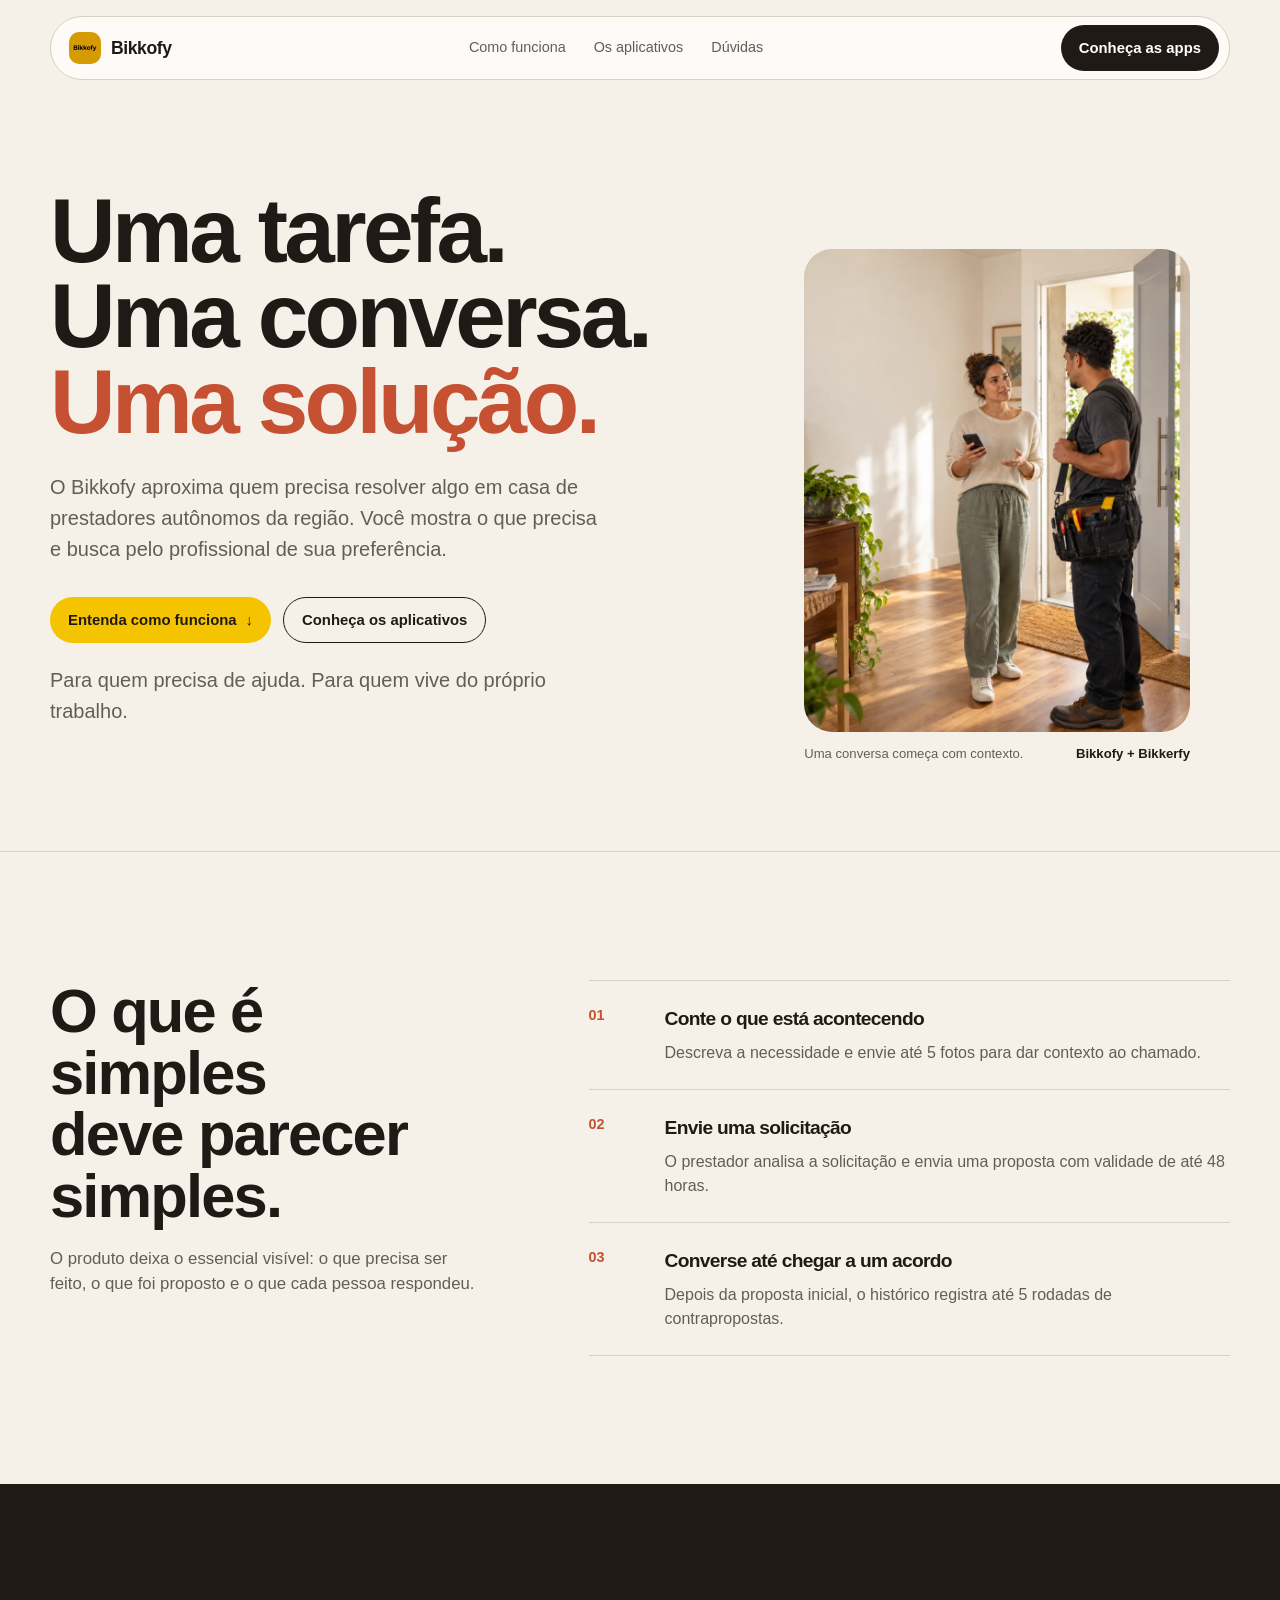
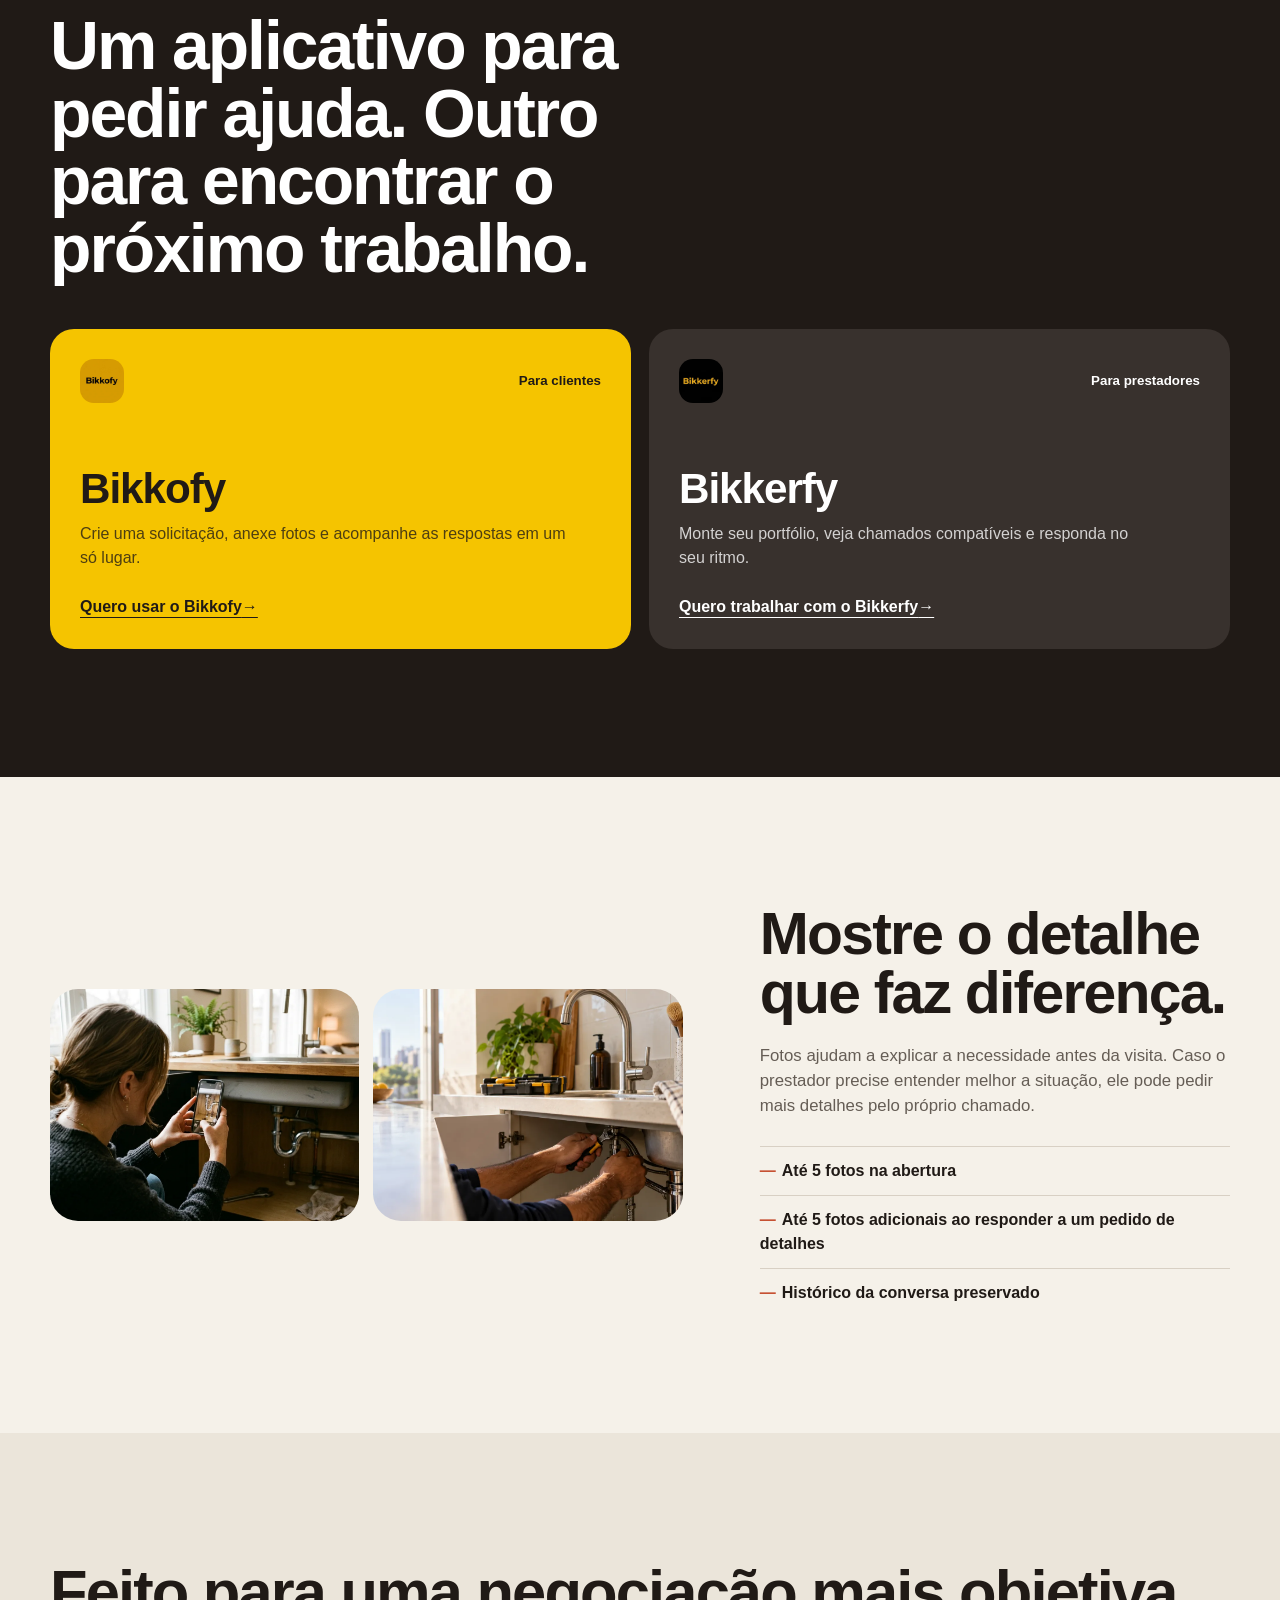
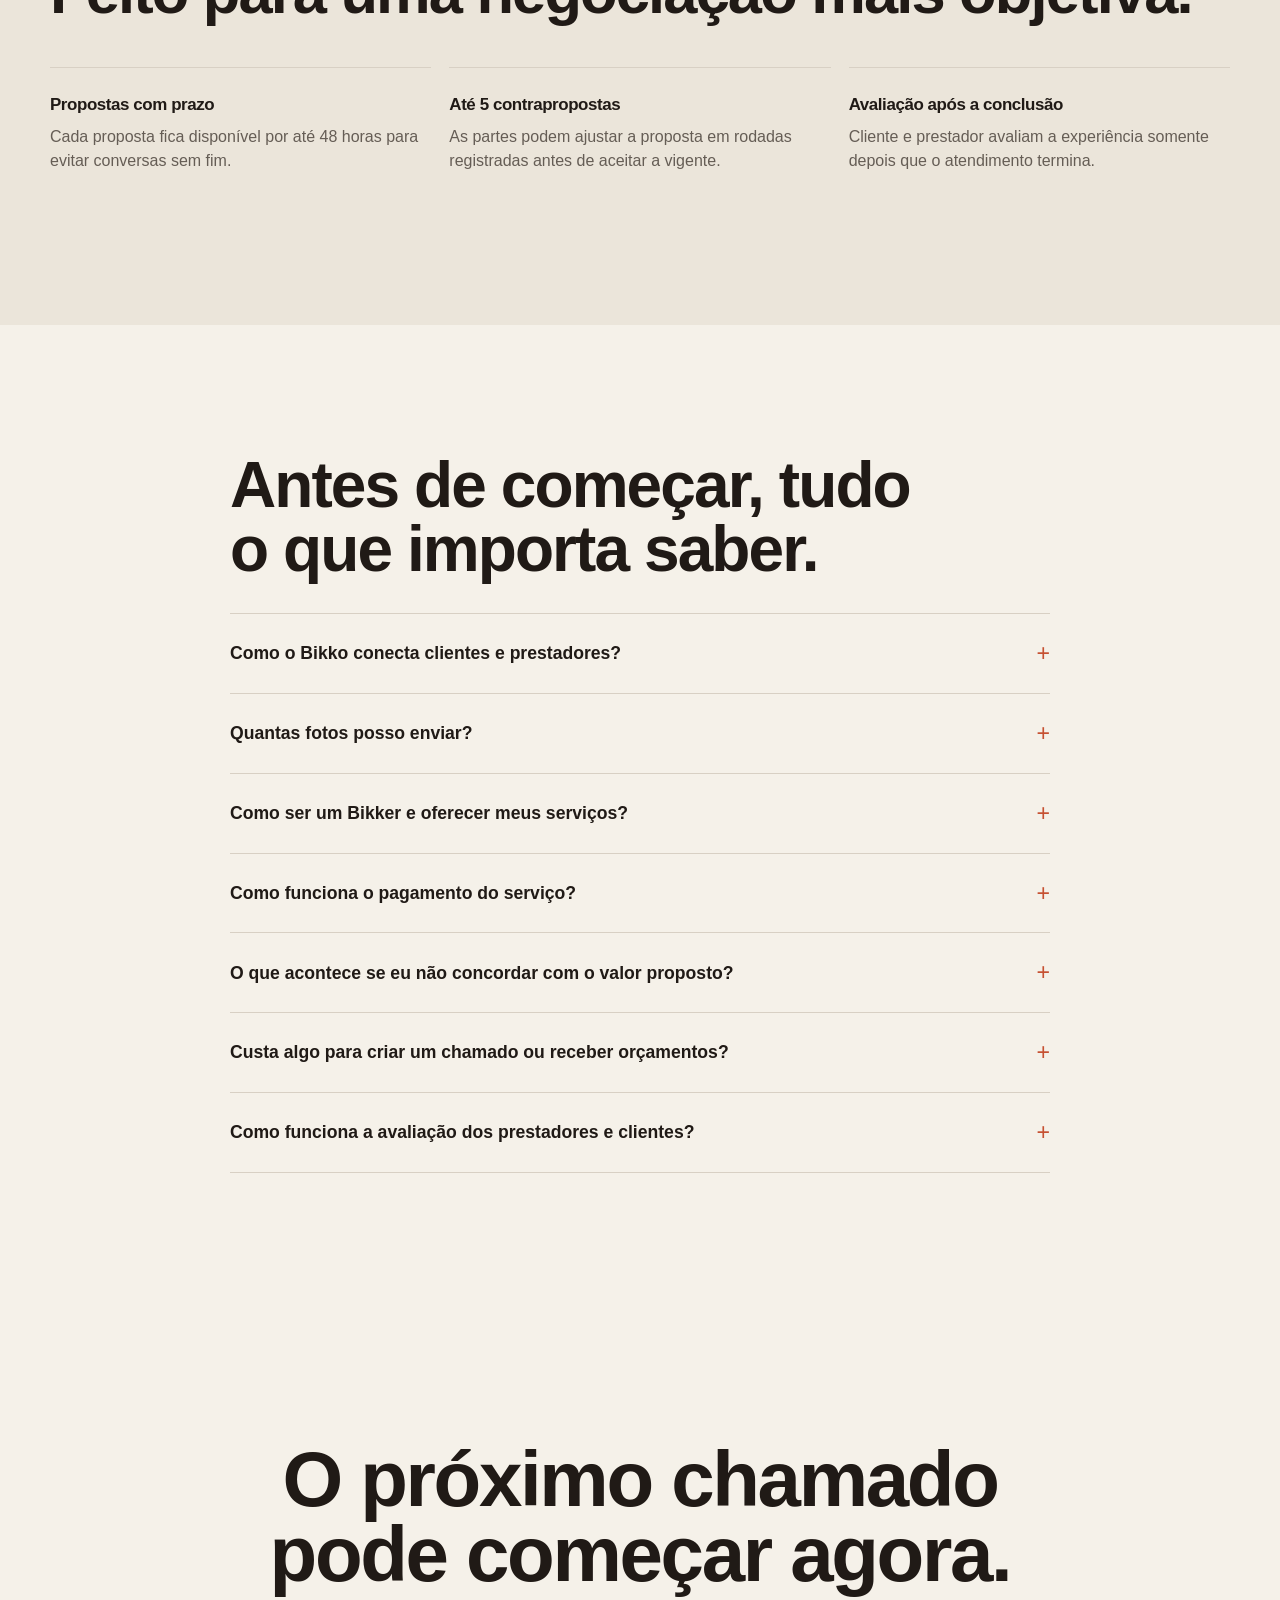
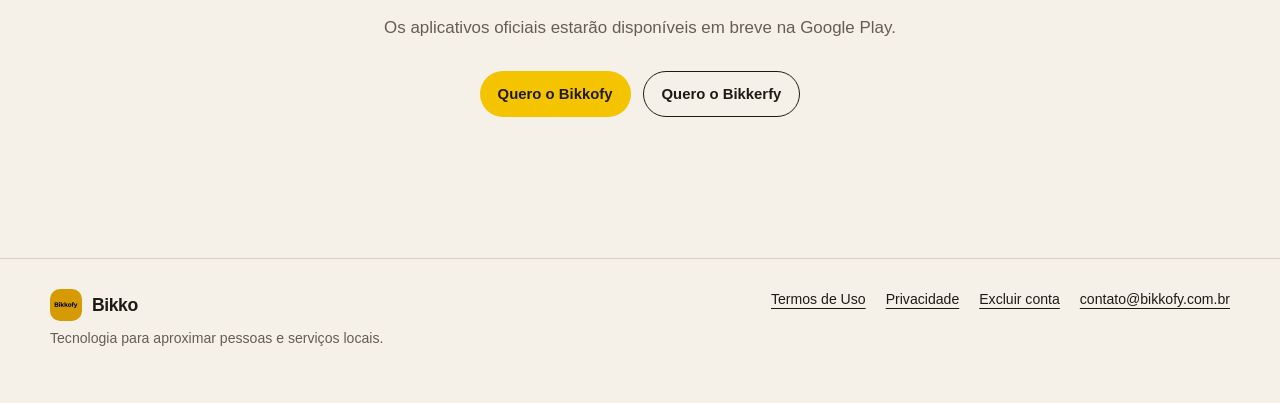
==== commit 7af13136: "refactor(copy): refine brand naming to Bikkofy and clarify step 02 description" ====
--- a/index.html
+++ b/index.html
@@ -28,7 +28,7 @@
       {
         "@type": "Organization",
         "@id": "https://bikkofy.com.br/#organization",
-        "name": "Bikko",
+        "name": "Bikkofy",
         "url": "https://bikkofy.com.br/",
         "logo": "https://bikkofy.com.br/assets/icons/bikkofy_icon.webp",
         "email": "contato@bikkofy.com.br",
@@ -149,9 +149,9 @@
 </head>
 <body>
   <a class="skip-link" href="#conteudo">Pular para o conteúdo</a>
-  <header class="site-header"><div class="shell"><nav class="nav" aria-label="Navegação principal"><a class="brand" href="#topo" aria-label="Bikko, início"><img src="assets/icons/bikkofy_icon.webp" alt=""><span>Bikko</span></a><ul class="nav-links"><li><a href="#como-funciona">Como funciona</a></li><li><a href="#apps">Os aplicativos</a></li><li><a href="#duvidas">Dúvidas</a></li></ul><a class="nav-action" href="#apps">Conheça as apps</a></nav></div></header>
+  <header class="site-header"><div class="shell"><nav class="nav" aria-label="Navegação principal"><a class="brand" href="#topo" aria-label="Bikko, início"><img src="assets/icons/bikkofy_icon.webp" alt=""><span>Bikkofy</span></a><ul class="nav-links"><li><a href="#como-funciona">Como funciona</a></li><li><a href="#apps">Os aplicativos</a></li><li><a href="#duvidas">Dúvidas</a></li></ul><a class="nav-action" href="#apps">Conheça as apps</a></nav></div></header>
   <main id="conteudo">
-    <section id="topo" class="hero" aria-labelledby="hero-title"><div class="shell hero-grid"><div class="hero-copy"><p class="eyebrow">Serviços locais, sem complicação</p><h1 id="hero-title">Uma tarefa.<br>Uma conversa.<br><em>Uma solução.</em></h1><p>O Bikkofy aproxima quem precisa resolver algo em casa de prestadores autônomos da região. Você mostra o que precisa e busca pelo profissional de sua preferênciarecebe</p><div class="hero-actions"><a class="button-primary" href="#como-funciona">Entenda como funciona <span aria-hidden="true">↓</span></a><a class="button-quiet" href="#apps">Conheça os aplicativos</a></div><p class="hero-note">Para quem precisa de ajuda. Para quem vive do próprio trabalho.</p></div><figure class="hero-art"><img src="assets/editorial/bikko-casa-e-profissional-hero.webp" width="840" height="1050" fetchpriority="high" alt="Cliente conversando com prestador autônomo na entrada de um apartamento"><figcaption class="image-caption"><span>Uma conversa começa com contexto.</span><span>Bikkofy + Bikkerfy</span></figcaption></figure></div></section>
+    <section id="topo" class="hero" aria-labelledby="hero-title"><div class="shell hero-grid"><div class="hero-copy"><p class="eyebrow">Serviços locais, sem complicação</p><h1 id="hero-title">Uma tarefa.<br>Uma conversa.<br><em>Uma solução.</em></h1><p>O Bikkofy aproxima quem precisa resolver algo em casa de prestadores autônomos da região. Você mostra o que precisa e busca pelo profissional de sua preferência.</p><div class="hero-actions"><a class="button-primary" href="#como-funciona">Entenda como funciona <span aria-hidden="true">↓</span></a><a class="button-quiet" href="#apps">Conheça os aplicativos</a></div><p class="hero-note">Para quem precisa de ajuda. Para quem vive do próprio trabalho.</p></div><figure class="hero-art"><img src="assets/editorial/bikko-casa-e-profissional-hero.webp" width="840" height="1050" fetchpriority="high" alt="Cliente conversando com prestador autônomo na entrada de um apartamento"><figcaption class="image-caption"><span>Uma conversa começa com contexto.</span><span>Bikkofy + Bikkerfy</span></figcaption></figure></div></section>
     <hr class="divider">
     <section id="como-funciona" class="section" aria-labelledby="como-title"><div class="shell section-grid"><div class="section-intro"><p class="eyebrow">Do chamado ao aceite</p><h2 id="como-title">O que é simples deve parecer simples.</h2><p>O produto deixa o essencial visível: o que precisa ser feito, o que foi proposto e o que cada pessoa respondeu.</p></div><div class="steps"><article class="step"><span class="step-number">01</span><div><h3>Conte o que está acontecendo</h3><p>Descreva a necessidade e envie até 5 fotos para dar contexto ao chamado.</p></div></article><article class="step"><span class="step-number">02</span><div><h3>Envie uma solicitação</h3><p>O prestador analisa a solicitação e envia uma proposta com validade de até 48 horas.</p></div></article><article class="step"><span class="step-number">03</span><div><h3>Converse até chegar a um acordo</h3><p>Depois da proposta inicial, o histórico registra até 5 rodadas de contrapropostas.</p></div></article></div></div></section>
     <section id="apps" class="section apps" aria-labelledby="apps-title"><div class="shell"><p class="eyebrow">Dois lados da mesma conversa</p><h2 id="apps-title" class="apps-heading">Um aplicativo para pedir ajuda. Outro para encontrar o próximo trabalho.</h2><div class="apps-grid"><article class="app-card client"><div class="app-card-top"><img src="assets/icons/bikkofy_icon.webp" width="44" height="44" alt="Ícone do Bikkofy"><small>Para clientes</small></div><div><h3>Bikkofy</h3><p>Crie uma solicitação, anexe fotos e acompanhe as respostas em um só lugar.</p><a href="#download">Quero usar o Bikkofy <span aria-hidden="true">→</span></a></div></article><article class="app-card provider"><div class="app-card-top"><img src="assets/icons/bikkerfy_icon.webp" width="44" height="44" alt="Ícone do Bikkerfy"><small>Para prestadores</small></div><div><h3>Bikkerfy</h3><p>Monte seu portfólio, veja chamados compatíveis e responda no seu ritmo.</p><a href="#download">Quero trabalhar com o Bikkerfy <span aria-hidden="true">→</span></a></div></article></div></div></section>
